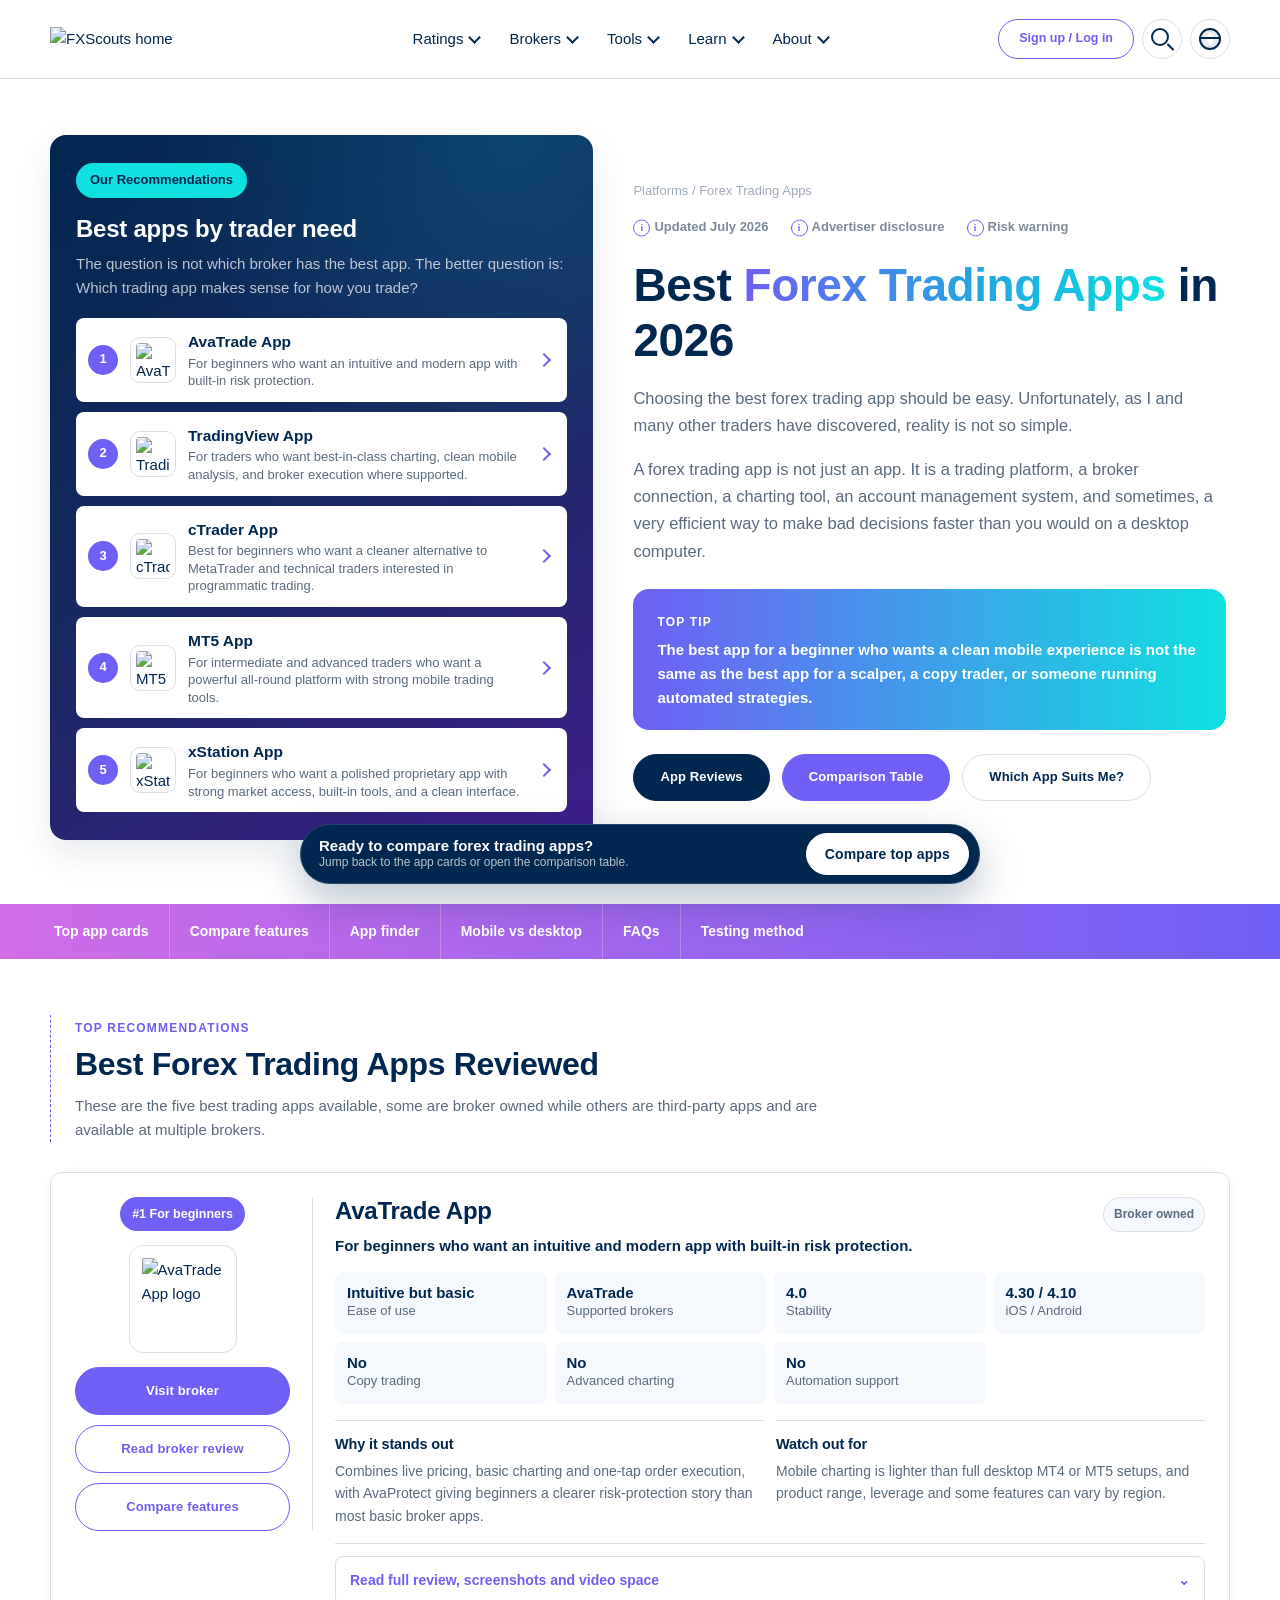
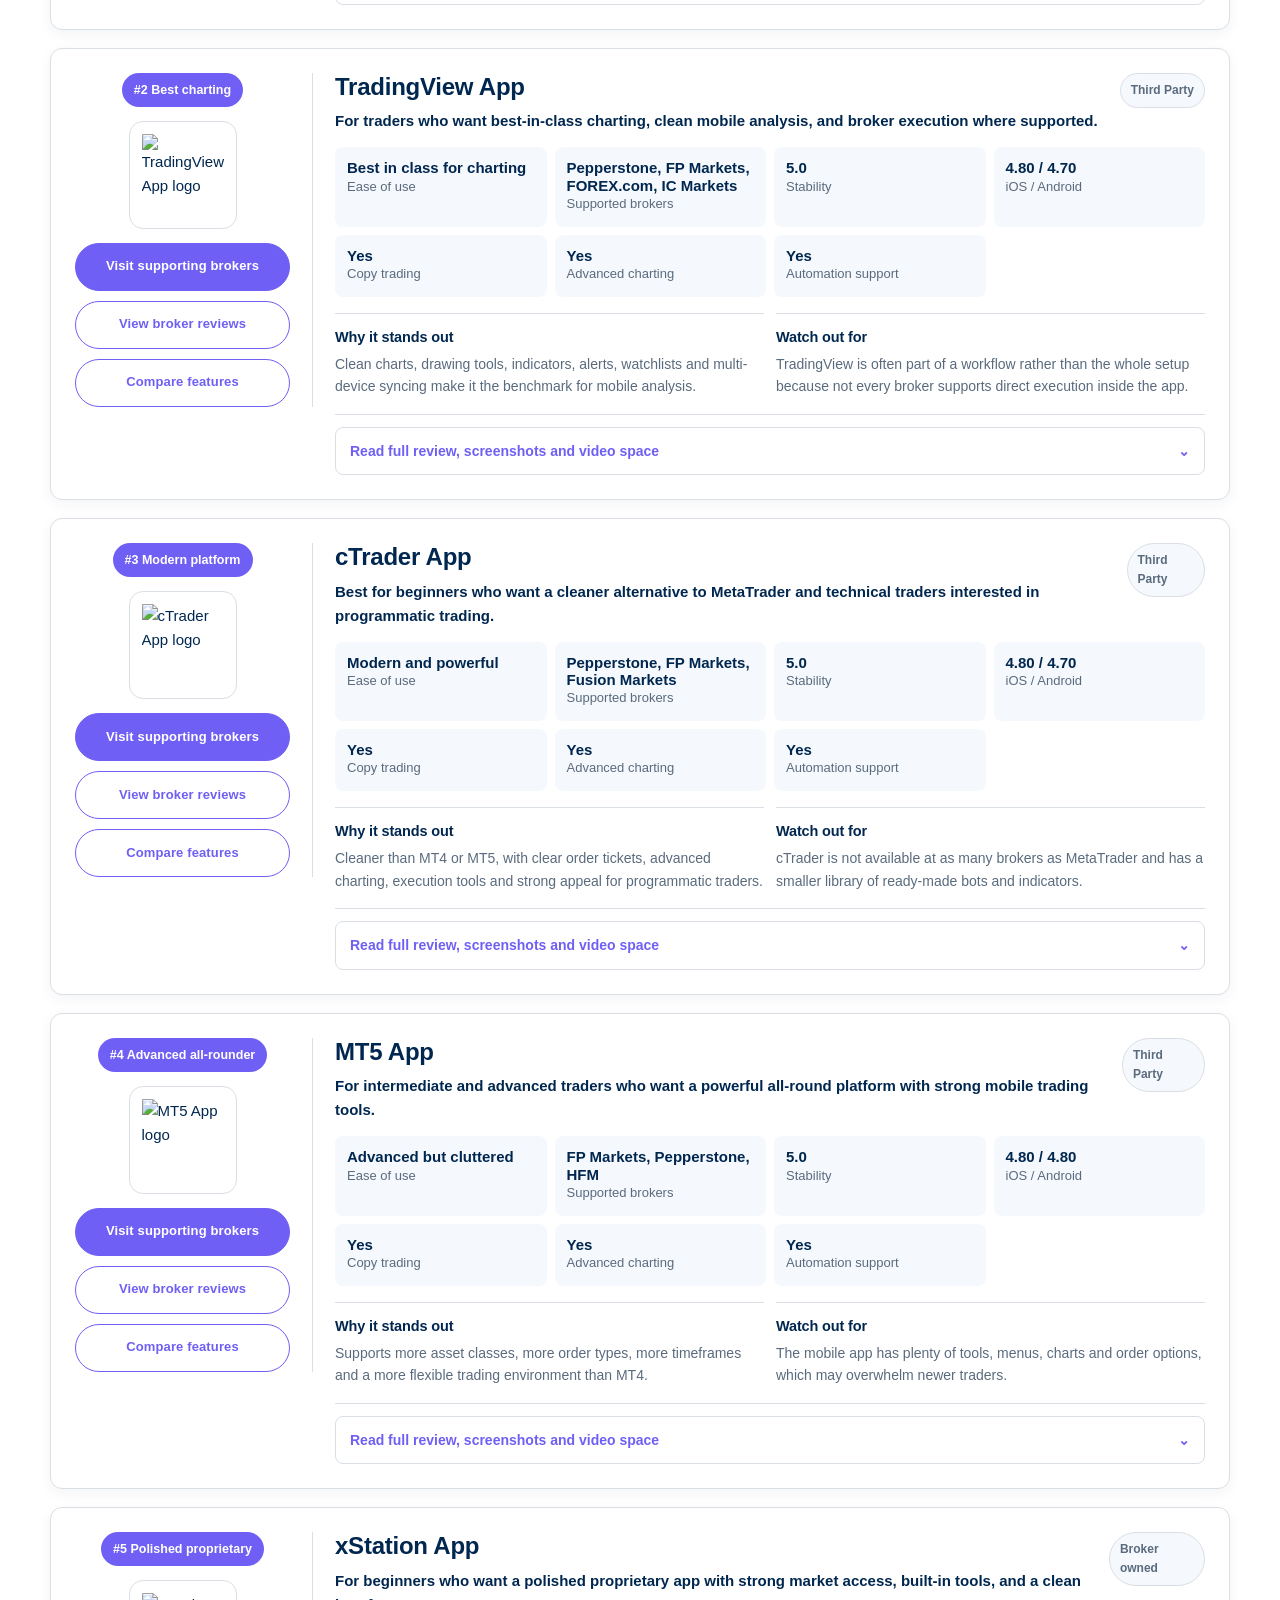
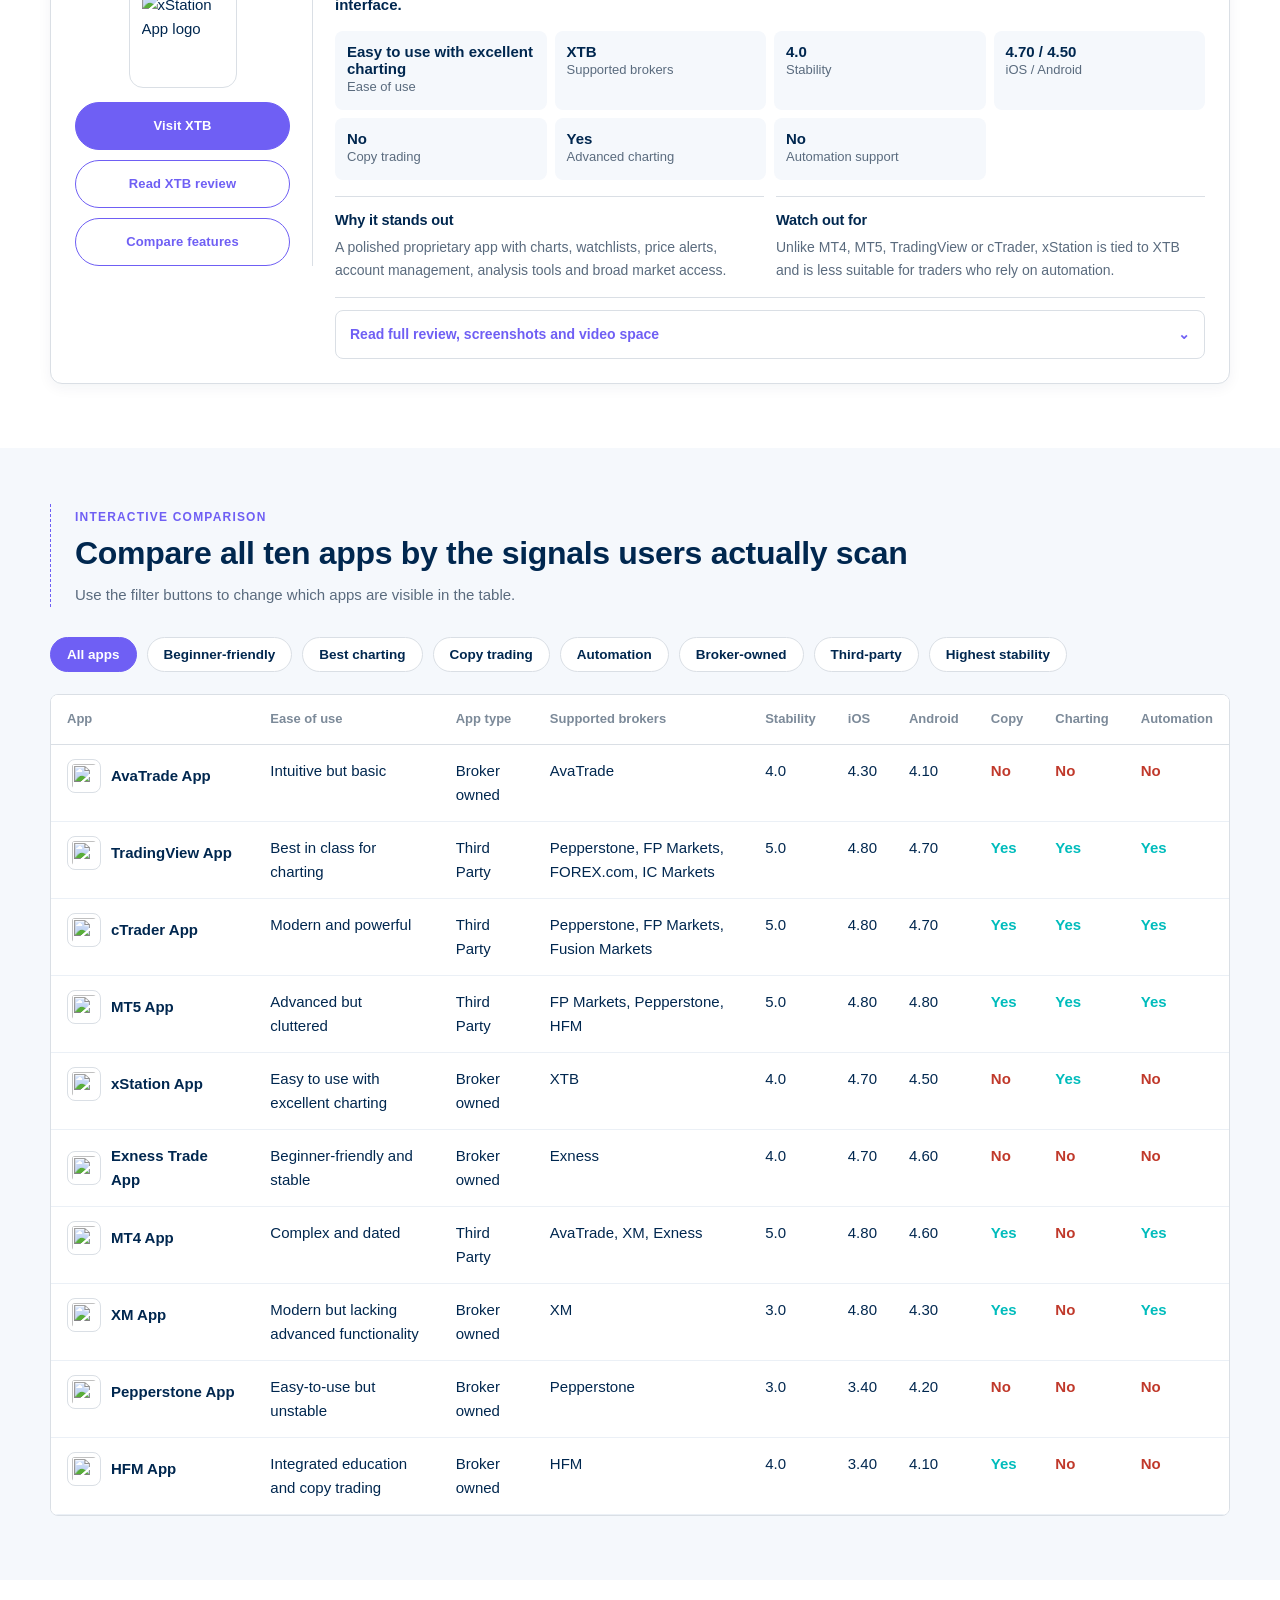
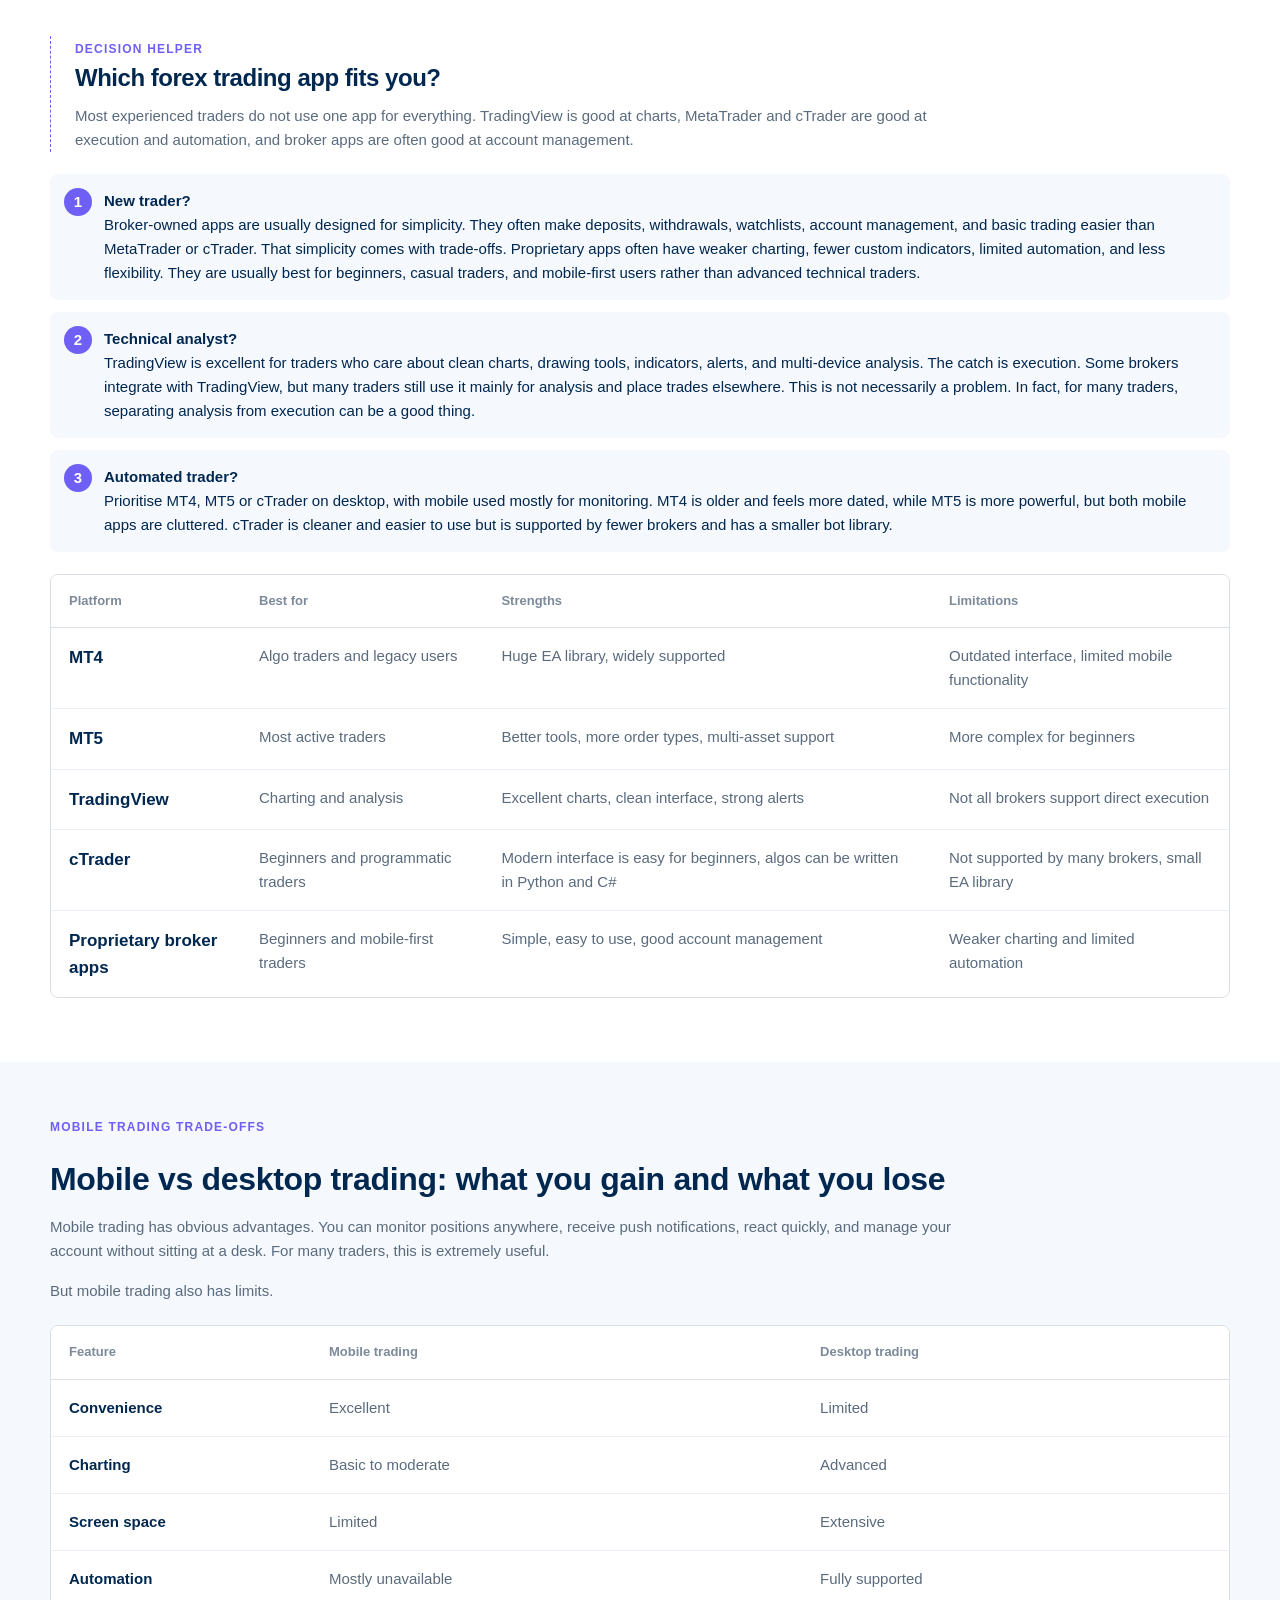
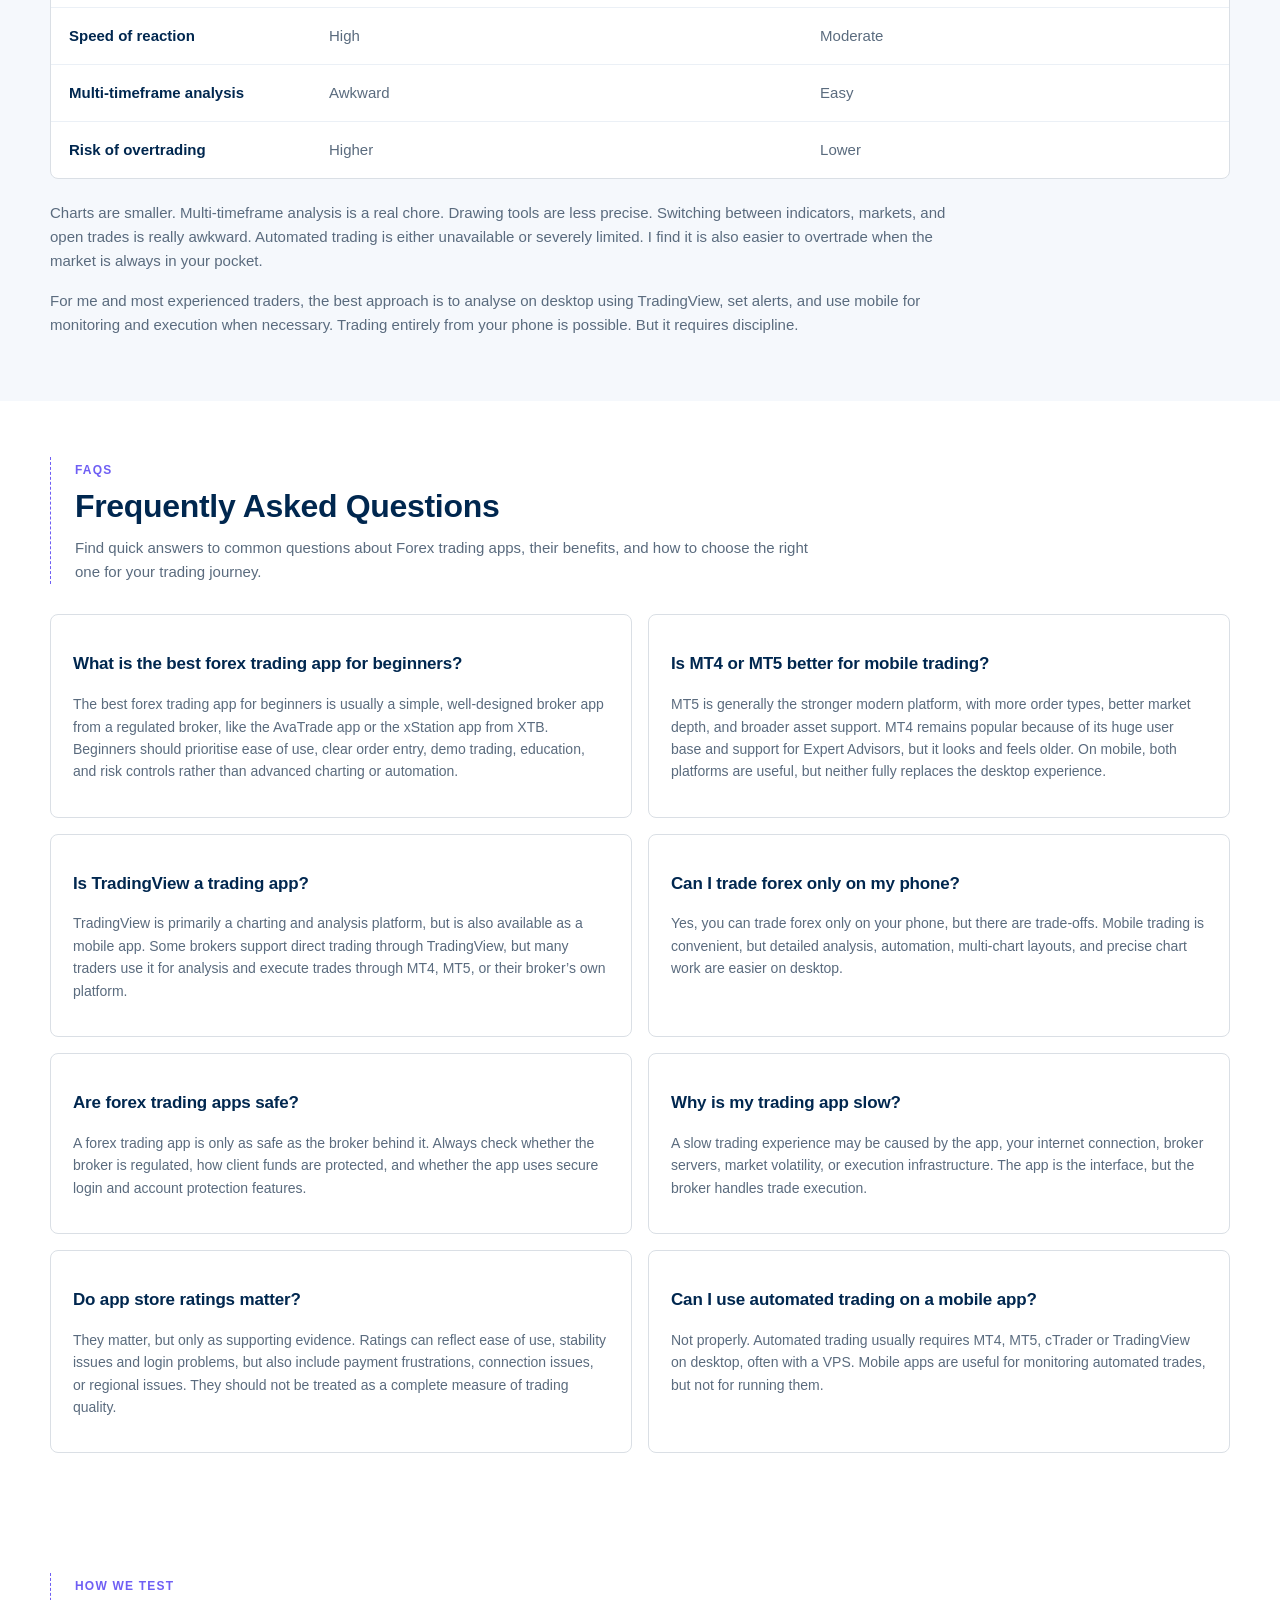
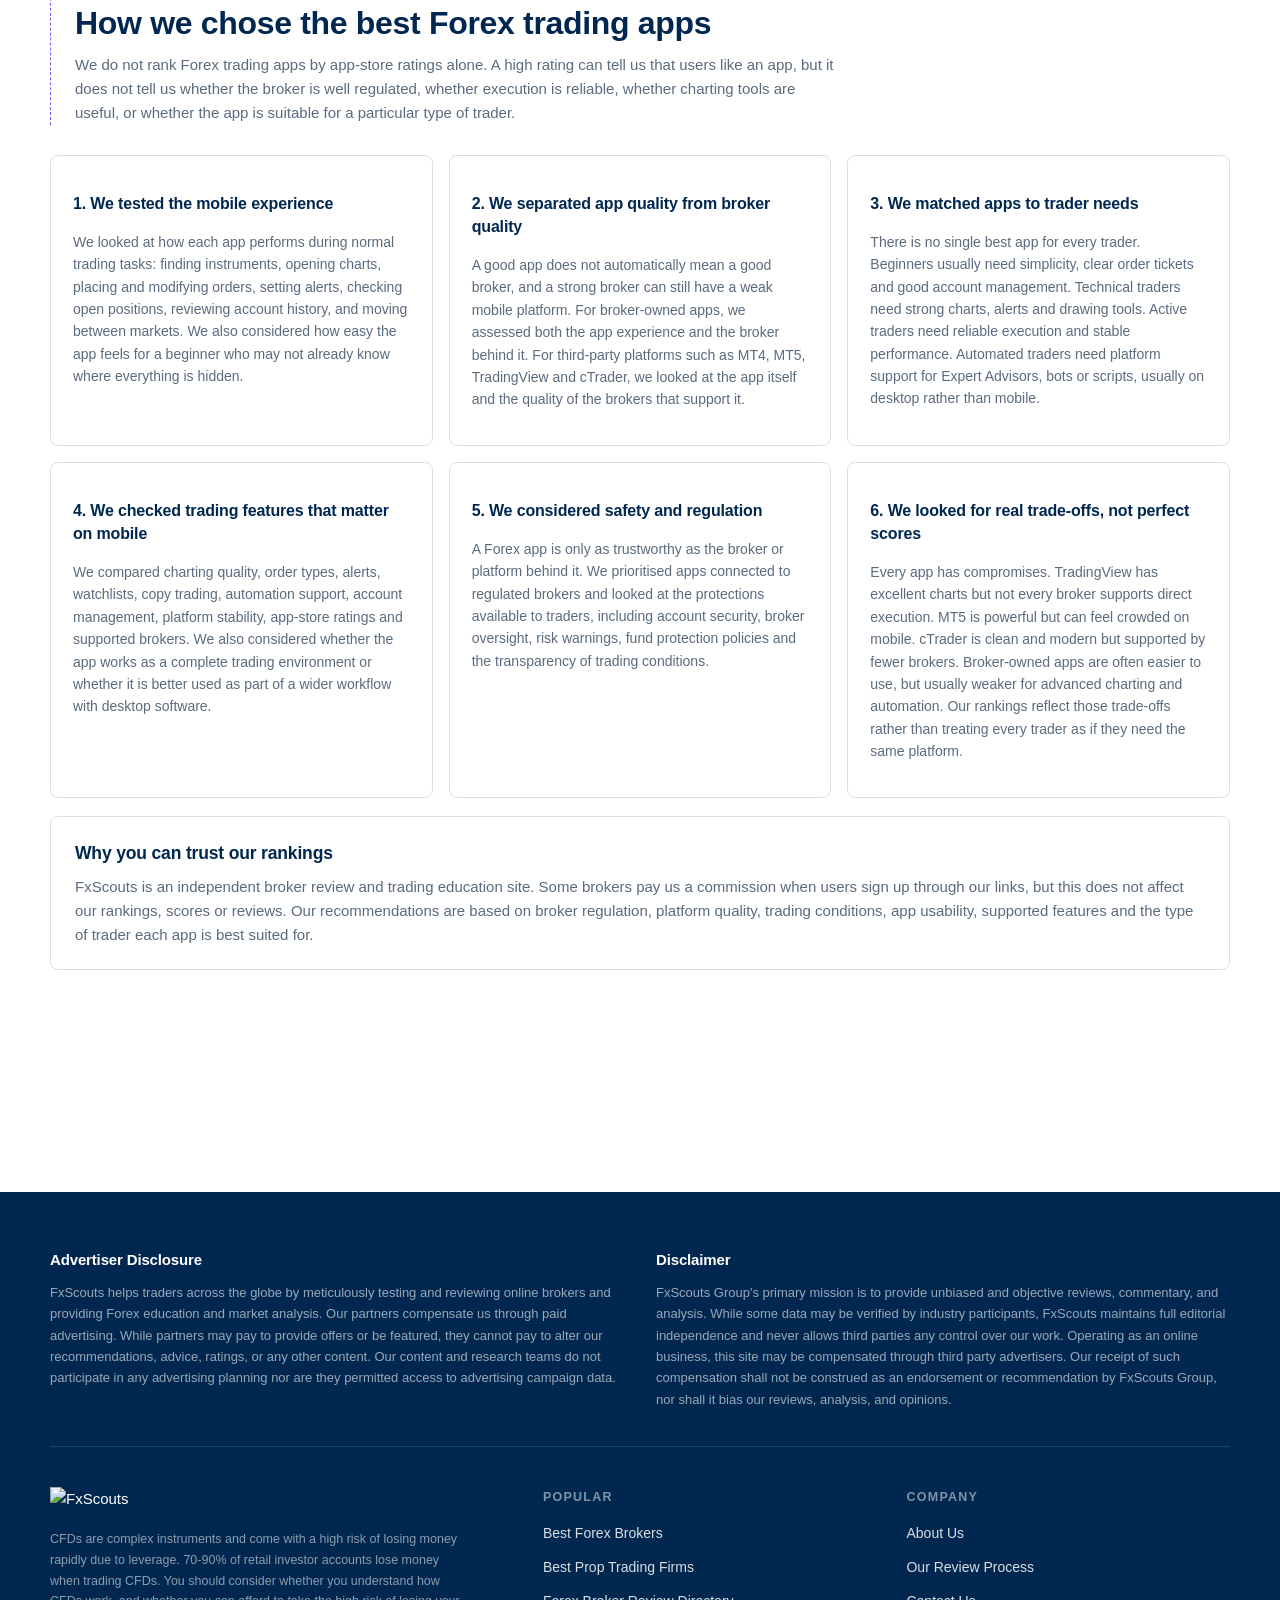
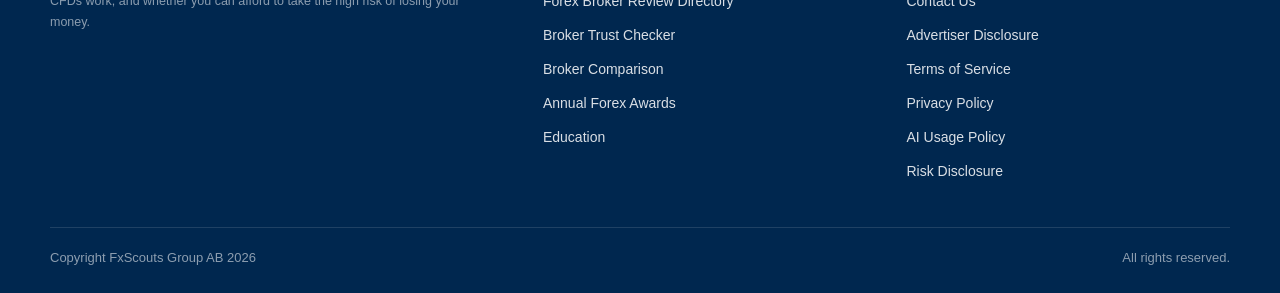
==== index.html @ 329c3f80 "first commit" ====
<!doctype html>
<html lang="en">
<head><meta charset="utf-8"><meta name="viewport" content="width=device-width, initial-scale=1"><title>FxScouts Forex Trading Apps</title><meta name="description" content="Best Forex Trading Apps Tested and Reviewed."><link rel="stylesheet" href="FXScouts_Forex_Apps_Wireframe.css?v=3"></head>
<body>
<header class="site-header fx-header" id="top">
  <div class="container fx-header-inner">
    <a class="fx-logo" href="https://fxscouts.com/" title="Home">
      <img src="https://fxscouts.com/wp-content/themes/ls-theme-fxscouts/dist/img/static/fxscouts-dark.svg" alt="FXScouts home" width="210">
    </a>
    <nav class="fx-main-nav" aria-label="Primary navigation">
      <ul class="fx-menu">
        <li class="fx-menu-item has-mega" data-menu>
          <button class="fx-menu-trigger" type="button" aria-expanded="false">Ratings</button>
          <div class="fx-mega" aria-label="Ratings menu">
            <div class="fx-mega-tabs" role="tablist" aria-label="Ratings categories">
              <button class="is-active" type="button" data-tab="ratings-popular">Popular</button>
              <button type="button" data-tab="ratings-platforms">Platforms</button>
              <button type="button" data-tab="ratings-assets">Assets</button>
              <button type="button" data-tab="ratings-countries">Countries</button>
              <button type="button" data-tab="ratings-specialized">Specialized</button>
            </div>
            <div class="fx-mega-panels">
              <section class="fx-mega-panel is-active" data-panel="ratings-popular" aria-label="Popular ratings">
                <h3>Popular</h3>
                <div class="fx-link-grid">
                  <a href="https://fxscouts.com/forex-brokers/"><strong>Best Forex Brokers</strong><span>Our top-rated Forex brokers</span></a>
                  <a href="https://fxscouts.com/forex-brokers/brokers-for-beginners/"><strong>Brokers for Beginners</strong><span>Start trading here</span></a>
                  <a href="https://fxscouts.com/forex-brokers/bonuses/"><strong>Best Forex Bonuses</strong><span>Boost your trading balance</span></a>
                  <a href="https://fxscouts.com/forex-brokers/demo-accounts/"><strong>Demo Accounts</strong><span>Learn to trade with no risk</span></a>
                  <a href="https://fxscouts.com/forex-brokers/lowest-spreads/"><strong>Lowest Spread Brokers</strong><span>Raw spreads and low commissions</span></a>
                  <a href="https://fxscouts.com/forex-brokers/islamic-accounts/"><strong>Islamic Account Brokers</strong><span>Accounts for Muslim traders</span></a>
                  <a href="https://fxscouts.com/forex-brokers/best-ecn-brokers/"><strong>Best ECN Brokers</strong><span>Direct market access</span></a>
                  <a href="https://fxscouts.com/forex-brokers/highest-leverage-forex-brokers/"><strong>High Leverage</strong><span>Increase your trading capital</span></a>
                </div>
              </section>
              <section class="fx-mega-panel" data-panel="ratings-platforms" aria-label="Platform ratings">
                <h3>Platforms</h3>
                <div class="fx-link-grid">
                  <a href="https://fxscouts.com/forex-brokers/mt4-forex-brokers/"><strong>MetaTrader4 Brokers</strong><span>Top Rated MT4 Brokers</span></a>
                  <a href="https://fxscouts.com/best-forex-trading-platforms/"><strong>All Trading Platforms</strong><span>All Platforms Compared</span></a>
                  <a href="https://fxscouts.com/forex-brokers/mt5-forex-brokers/"><strong>MetaTrader5 Brokers</strong><span>Top Rated MT5 Brokers</span></a>
                  <a href="https://fxscouts.com/forex-brokers/best-copy-trading-forex-brokers/"><strong>Copy Trading Brokers</strong><span>Copy Professional Traders</span></a>
                  <a href="https://fxscouts.com/forex-brokers/ctrader-brokers/"><strong>cTrader Brokers</strong><span>Top Rated cTrader Brokers</span></a>
                  <a href="https://fxscouts.com/forex-trading-apps/"><strong>Forex Trading Apps</strong><span>Top Rated Trading Apps</span></a>
                  <a href="https://fxscouts.com/forex-brokers/tradingview/"><strong>TradingView Brokers</strong><span>Top Rated TradingView Brokers</span></a>
                </div>
              </section>
              <section class="fx-mega-panel" data-panel="ratings-assets" aria-label="Asset ratings">
                <h3>Assets</h3>
                <div class="fx-link-grid">
                  <a href="https://fxscouts.com/cfd-trading/"><strong>CFD Trading Brokers</strong><span>Trade more than just Forex</span></a>
                  <a href="https://fxscouts.com/cryptocurrency-trading/"><strong>Crypto CFD Brokers</strong><span>Go long or short on crypto</span></a>
                  <a href="https://fxscouts.com/forex-brokers/equities-brokers/"><strong>Stock CFD Brokers</strong><span>Trade CFDs on 1000s of stocks</span></a>
                  <a href="https://fxscouts.com/forex-brokers/vix-volatility-brokers/"><strong>VIX Index Brokers</strong><span>Trade the Fear Index</span></a>
                  <a href="https://fxscouts.com/forex-brokers/best-gold-trading-brokers/"><strong>Best Gold Brokers</strong><span>Trade the precious metal</span></a>
                </div>
              </section>
              <section class="fx-mega-panel" data-panel="ratings-countries" aria-label="Country ratings">
                <h3>Countries</h3>
                <div class="fx-link-grid">
                  <a href="https://fxscouts.com/best-forex-brokers-in-the-uk/"><strong>Forex Brokers UK</strong><span>Top-rated UK brokers</span></a>
                  <a href="https://fxscouts.com/us/forex-brokers/"><strong>Forex Brokers in USA</strong><span>Top Rated US Forex brokers</span></a>
                  <a href="https://fxscouts.com/forex-brokers/forex-brokers-in-canada/"><strong>Forex Brokers in Canada</strong><span>Top Rated Canadian Brokers</span></a>
                  <a href="https://fxscouts.com/dfsa"><strong>Forex Brokers in Dubai</strong><span>Top Rated UAE Brokers</span></a>
                  <a href="https://fxscouts.com/best-forex-brokers-in-south-africa/"><strong>Forex Brokers South Africa</strong><span>Top Rated South African Brokers</span></a>
                  <a href="https://fxscouts.com/best-forex-brokers-in-australia/"><strong>Forex Brokers Australia</strong><span>Top Rated Australian Brokers</span></a>
                  <a href="https://fxscouts.com/forex-brokers/best-forex-brokers-in-hong-kong/"><strong>Forex Brokers Hong Kong</strong><span>Top Rated Hong Kong Brokers</span></a>
                  <a href="https://fxscouts.com/forex-brokers/best-forex-brokers-in-singapore/"><strong>Forex Brokers Singapore</strong><span>Top Rated Singapore Brokers</span></a>
                </div>
              </section>
              <section class="fx-mega-panel" data-panel="ratings-specialized" aria-label="Specialized ratings">
                <h3>Specialized</h3>
                <div class="fx-link-grid">
                  <a href="https://fxscouts.com/forex-brokers/managed-forex-accounts/"><strong>Best PAMM/MAM Brokers UK</strong><span>The best managed accounts</span></a>
                  <a href="https://fxscouts.com/spread-betting/"><strong>Spread Betting UK</strong><span>Tax-free trading</span></a>
                </div>
              </section>
            </div>
            <a class="fx-menu-promo" href="https://fxscouts.com/trading-journal/">
              <strong>FxScouts Trading Journal</strong>
              <span>Track decisions, risk, and results.</span>
            </a>
          </div>
        </li>
        <li class="fx-menu-item has-mega" data-menu>
          <button class="fx-menu-trigger" type="button" aria-expanded="false">Brokers</button>
          <div class="fx-mega" aria-label="Brokers menu">
            <div class="fx-mega-tabs" role="tablist" aria-label="Broker categories">
              <button class="is-active" type="button" data-tab="brokers-reviews">Reviews</button>
              <button type="button" data-tab="brokers-comparisons">Comparisons</button>
              <button type="button" data-tab="brokers-trust">Trust &amp; Transparency</button>
              <label class="fx-broker-filter">Broker search<input type="search" placeholder="Search..." data-broker-filter></label>
            </div>
            <div class="fx-mega-panels">
              <section class="fx-mega-panel is-active" data-panel="brokers-reviews" aria-label="Broker reviews">
                <h3>Reviews</h3>
                <div class="fx-link-grid">
                  <a href="https://fxscouts.com/broker/pepperstone/" data-broker-item><strong>Pepperstone</strong><span>Broker review</span></a>
                  <a href="https://fxscouts.com/broker/tickmill/" data-broker-item><strong>Tickmill</strong><span>Broker review</span></a>
                  <a href="https://fxscouts.com/broker/icmarkets/" data-broker-item><strong>IC Markets</strong><span>Broker review</span></a>
                  <a href="https://fxscouts.com/broker/blackbullmarkets/" data-broker-item><strong>BlackBull Markets</strong><span>Broker review</span></a>
                  <a href="https://fxscouts.com/broker/xm/" data-broker-item><strong>XM</strong><span>Broker review</span></a>
                  <a href="https://fxscouts.com/broker/xtb/" data-broker-item><strong>XTB</strong><span>Broker review</span></a>
                  <a href="https://fxscouts.com/broker/ig/" data-broker-item><strong>IG</strong><span>Broker review</span></a>
                  <a href="https://fxscouts.com/broker-search/" data-broker-item><strong>Broker Search</strong><span>Find a broker</span></a>
                </div>
              </section>
              <section class="fx-mega-panel" data-panel="brokers-comparisons" aria-label="Broker comparisons">
                <h3>Comparisons</h3>
                <div class="fx-link-grid">
                  <a href="https://fxscouts.com/broker-comparison/avatrade-vs-pepperstone/"><strong>Avatrade vs Pepperstone</strong><span>Compare brokers</span></a>
                  <a href="https://fxscouts.com/broker-comparison/fpmarkets-vs-tickmill/"><strong>FP Markets vs Tickmill</strong><span>Compare brokers</span></a>
                  <a href="https://fxscouts.com/broker-comparison/ig-vs-xtb/"><strong>IG vs XTB</strong><span>Compare brokers</span></a>
                  <a href="https://fxscouts.com/broker-comparison/fxpro-vs-forexcom/"><strong>FxPro vs Forex.com</strong><span>Compare brokers</span></a>
                  <a href="https://fxscouts.com/broker-comparison/icmarkets-vs-xm/"><strong>IC Markets vs XM</strong><span>Compare brokers</span></a>
                  <a href="https://fxscouts.com/broker-comparison/marketscom-vs-avatrade/"><strong>Markets.com vs Avatrade</strong><span>Compare brokers</span></a>
                  <a href="https://fxscouts.com/broker-comparison/pepperstone-vs-eightcap/"><strong>Pepperstone vs Eightcap</strong><span>Compare brokers</span></a>
                  <a href="https://fxscouts.com/broker-comparison/"><strong>Select Brokers To Compare</strong><span>Build your comparison</span></a>
                </div>
              </section>
              <section class="fx-mega-panel" data-panel="brokers-trust" aria-label="Trust and transparency">
                <h3>Trust &amp; Transparency</h3>
                <div class="fx-link-grid">
                  <a href="https://fxscouts.com/broker-trust-checker/"><strong>Broker Trust Checker</strong><span>Check broker credibility</span></a>
                  <a href="https://fxscouts.com/state-of-the-forex-market/trust-and-regulation/"><strong>Annual Broker Awards</strong><span>Trust and regulation report</span></a>
                  <a href="https://fxscouts.com/our-review-process/"><strong>FxScouts Review Process</strong><span>How reviews are produced</span></a>
                </div>
              </section>
            </div>
            <a class="fx-menu-promo" href="https://fxscouts.com/broker-comparison/">
              <strong>Compare Forex Brokers</strong>
              <span>Compare fees, platforms, and regulation.</span>
            </a>
          </div>
        </li>
        <li class="fx-menu-item has-mega" data-menu>
          <button class="fx-menu-trigger" type="button" aria-expanded="false">Tools</button>
          <div class="fx-mega fx-mega-simple" aria-label="Tools menu">
            <section class="fx-mega-panel is-active">
              <h3>Tools</h3>
              <div class="fx-link-grid">
                <a href="https://fxscouts.com/trading-journal/"><strong>FxScouts Trading Journal</strong><span>Track every trade</span></a>
                <a href="https://fxscouts.com/currency-pairs/"><strong>Live Forex Charts</strong><span>Market charts and prices</span></a>
                <a href="https://fxscouts.com/traders-hub/"><strong>Traders Hub</strong><span>Trading tools and resources</span></a>
                <a href="https://fxscouts.com/economic-calendar/"><strong>Economic Calendar</strong><span>Follow market events</span></a>
                <a href="https://prop.fxscouts.com/"><strong>Find a Prop Firm</strong><span>Prop firm search</span></a>
                <a href="https://fxscouts.com/tools/position-size-calculator/"><strong>Position Size Calculator</strong><span>Calculate trade size</span></a>
                <a href="https://fxscouts.com/tools/leverage-calculator/"><strong>Leverage Calculator</strong><span>Estimate leverage use</span></a>
                <a href="https://fxscouts.com/pip-racer/"><strong>Pip Racer</strong><span>Practice fast pip math</span></a>
              </div>
            </section>
          </div>
        </li>
        <li class="fx-menu-item has-mega" data-menu>
          <button class="fx-menu-trigger" type="button" aria-expanded="false">Learn</button>
          <div class="fx-mega fx-mega-simple" aria-label="Learn menu">
            <section class="fx-mega-panel is-active">
              <h3>Learn</h3>
              <div class="fx-link-grid">
                <a href="https://fxscouts.com/forex-education/"><strong>Articles</strong><span>Forex education library</span></a>
                <a href="https://fxscouts.com/fxscouts-forex-video-tutorials/"><strong>Video Tutorials</strong><span>Trading lessons</span></a>
                <a href="https://fxscouts.com/fxscouts-podcasts/"><strong>Podcast</strong><span>Market conversations</span></a>
                <a href="https://fxscouts.com/quarterly-reports/"><strong>Forex Market Reports</strong><span>Quarterly market research</span></a>
                <a href="https://fxscouts.com/forex-education/glossary/"><strong>Forex Glossary</strong><span>Trading terms explained</span></a>
              </div>
            </section>
          </div>
        </li>
        <li class="fx-menu-item has-mega" data-menu>
          <button class="fx-menu-trigger" type="button" aria-expanded="false">About</button>
          <div class="fx-mega" aria-label="About menu">
            <div class="fx-mega-tabs" role="tablist" aria-label="About categories">
              <button class="is-active" type="button" data-tab="about-fxscouts">FxScouts</button>
              <button type="button" data-tab="about-social">Social Media</button>
            </div>
            <div class="fx-mega-panels">
              <section class="fx-mega-panel is-active" data-panel="about-fxscouts" aria-label="FxScouts links">
                <h3>FxScouts</h3>
                <div class="fx-link-grid">
                  <a href="https://fxscouts.com/about-us/"><strong>About Us</strong><span>Who we are</span></a>
                  <a href="https://fxscouts.com/forex-awards/"><strong>Annual Forex Awards</strong><span>Broker awards</span></a>
                  <a href="https://fxscouts.com/about-us/why-trust-us/"><strong>Why Trust Us?</strong><span>Editorial independence</span></a>
                  <a href="https://fxscouts.com/our-review-process/"><strong>How We Review</strong><span>Review process</span></a>
                  <a href="https://fxscouts.com/about-us/contact-us/"><strong>Contact us</strong><span>Get in touch</span></a>
                  <a href="https://fxscouts.com/about-us/risk-disclosure/"><strong>Risk Disclosure</strong><span>Trading risk information</span></a>
                </div>
              </section>
              <section class="fx-mega-panel" data-panel="about-social" aria-label="Social media links">
                <h3>Social Media</h3>
                <div class="fx-link-grid">
                  <a href="https://www.youtube.com/@fxscouts"><strong>Video Tutorials</strong><span>YouTube</span></a>
                  <a href="https://www.facebook.com/FxScouts"><strong>Facebook</strong><span>Follow FxScouts</span></a>
                  <a href="https://X.com/FxScouts"><strong>X</strong><span>Latest updates</span></a>
                  <a href="https://www.instagram.com/fxscouts/"><strong>Instagram</strong><span>Trading visuals</span></a>
                  <a href="https://www.tiktok.com/@fxscouts"><strong>TikTok</strong><span>Short videos</span></a>
                  <a href="https://www.linkedin.com/company/fxscouts/"><strong>LinkedIn</strong><span>Company updates</span></a>
                </div>
              </section>
            </div>
          </div>
        </li>
      </ul>
      <div class="fx-drawer-extras" aria-label="Secondary navigation">
        <details>
          <summary>Resources</summary>
          <a href="https://fxscouts.com/broker-trust-checker/">Broker Trust Checker</a>
          <a href="https://fxscouts.com/fxscouts-podcasts/">FxScouts Podcasts</a>
          <a href="https://fxscouts.com/broker-comparison/">Compare Forex Brokers</a>
          <a href="https://fxscouts.com/events/">Forex Webinars</a>
        </details>
        <details>
          <summary>Policies &amp; Guidelines</summary>
          <a href="https://fxscouts.com/about-us/editorial-policy/">Editorial Policy</a>
          <a href="https://fxscouts.com/about-us/privacy-policy/">Privacy Policy</a>
          <a href="https://fxscouts.com/about-us/terms-of-service/">Terms of Service</a>
          <a href="https://fxscouts.com/about-us/risk-disclosure/">Risk Disclosure</a>
          <a href="https://fxscouts.com/about-us/ai-policy/">AI Policy</a>
          <a href="https://fxscouts.com/advertiser-disclosure/">Advertiser Disclosure</a>
        </details>
        <a class="fx-drawer-login" href="https://fxscouts.com/fxscouts-login">Log in to your account</a>
      </div>
    </nav>
    <div class="fx-header-actions">
      <a class="fx-login" href="https://fxscouts.com/fxscouts-login">Sign up / Log in</a>
      <button class="fx-icon-button fx-search-toggle" type="button" aria-label="Search"></button>
      <button class="fx-icon-button fx-lang-toggle" type="button" aria-label="Choose country or region"></button>
      <button class="fx-icon-button fx-menu-toggle" type="button" aria-label="Menu" aria-expanded="false"><span></span><span></span><span></span></button>
    </div>
  </div>
  <div class="fx-search-panel" hidden>
    <div class="container fx-search-content">
      <form class="fx-search-form" method="GET" action="https://fxscouts.com/search-results/">
        <input type="search" name="q" placeholder="Search..." aria-label="Search FxScouts" data-site-search>
        <button type="submit">Search</button>
      </form>
      <div class="fx-search-results">
        <section>
          <h3>Results</h3>
          <ul class="fx-quick-results" data-quick-results></ul>
        </section>
        <aside class="fx-search-cta">
          <h3>Compare Forex Brokers!</h3>
          <p>Compare top Forex brokers side-by-side and find the best fit for your trading needs.</p>
          <a class="button secondary" href="https://fxscouts.com/broker-comparison/">Compare Now!</a>
        </aside>
      </div>
      <button class="fx-close-search" type="button">Close Search</button>
    </div>
  </div>
  <div class="fx-modal" id="fx-language-modal" hidden>
    <div class="fx-modal-card" role="dialog" aria-modal="true" aria-labelledby="fx-language-title">
      <button class="fx-modal-close" type="button" aria-label="Close country selector"></button>
      <h2 id="fx-language-title">Choose Your Country or Region</h2>
      <p>Select a different country or region to view content tailored to your location.</p>
      <select id="fx-language-select" aria-label="Country or region">
        <option value="" selected>Change</option>
        <optgroup label="Asia">
          <option value="https://fxscouts.com/in/">India</option>
          <option value="https://fxscouts.com/id/">Indonesia</option>
          <option value="https://fxscouts.com/ja/">Japan</option>
          <option value="https://fxscouts.com/my/">Malaysia - EN</option>
          <option value="https://fxscouts.ph/">Philippines</option>
          <option value="https://fxscouts.com/th/">Thailand</option>
          <option value="https://fxscouts.com/vi/">Vietnam</option>
        </optgroup>
        <optgroup label="Africa">
          <option value="https://fxscouts.co.ke/">Kenya</option>
          <option value="https://fxscouts.ng/">Nigeria</option>
          <option value="https://fxscouts.co.za/">South Africa</option>
          <option value="https://fxscouts.co.tz/">Tanzania</option>
          <option value="https://fxscouts.ug/">Uganda</option>
          <option value="https://fxscouts.co.zm/">Zambia</option>
        </optgroup>
        <optgroup label="Europe">
          <option value="https://fxscouts.de/">Germany</option>
          <option value="https://fxscouts.com/">Global</option>
          <option value="https://fxscouts.com/hu/">Hungary</option>
          <option value="https://fxscouts.it/">Italy</option>
          <option value="https://fxscouts.com/pl/">Poland</option>
          <option value="https://fxscouts.com/sv/">Sweden</option>
        </optgroup>
        <optgroup label="Middle East">
          <option value="https://fxscouts.com/ar/">Arabic</option>
        </optgroup>
        <optgroup label="Latin America">
          <option value="https://fxscouts.br.com/">Brazil</option>
          <option value="https://fxscouts.com/es/">Latin America</option>
        </optgroup>
        <optgroup label="Oceania">
          <option value="https://fxscouts.com.au/">Australia</option>
        </optgroup>
      </select>
    </div>
  </div>
</header>
<main>
<section class="hero section-pad"><div class="container hero-layout"><aside class="decision-module"><span class="wireframe-tag">Our Recommendations</span><h2>Best apps by trader need</h2><p>The question is not which broker has the best app. The better question is: Which trading app makes sense for how you trade?</p><div class="ranked-decisions"><a class="decision-card" href="#app-1"><img class="app-logo" src="https://fxscouts.com/wp-content/themes/ls-theme-fxscouts/dist/img/app/medium/avatradego.png" alt="AvaTrade App logo"><div><strong>AvaTrade App</strong><small>For beginners who want an intuitive and modern app with built-in risk protection.</small></div></a>
<a class="decision-card" href="#app-2"><img class="app-logo" src="https://fxscouts.com/wp-content/themes/ls-theme-fxscouts/dist/img/app/medium/tradingview.png" alt="TradingView App logo"><div><strong>TradingView App</strong><small>For traders who want best-in-class charting, clean mobile analysis, and broker execution where supported.</small></div></a>
<a class="decision-card" href="#app-3"><img class="app-logo" src="https://fxscouts.com/wp-content/themes/ls-theme-fxscouts/dist/img/app/medium/ctrader.png" alt="cTrader App logo"><div><strong>cTrader App</strong><small>Best for beginners who want a cleaner alternative to MetaTrader and technical traders interested in programmatic trading.</small></div></a>
<a class="decision-card" href="#app-4"><img class="app-logo" src="https://fxscouts.com/wp-content/themes/ls-theme-fxscouts/dist/img/app/medium/metatrader5.png" alt="MT5 App logo"><div><strong>MT5 App</strong><small>For intermediate and advanced traders who want a powerful all-round platform with strong mobile trading tools.</small></div></a>
<a class="decision-card" href="#app-5"><img class="app-logo" src="https://fxscouts.com/wp-content/themes/ls-theme-fxscouts/dist/img/app/medium/xstationapp.png" alt="xStation App logo"><div><strong>xStation App</strong><small>For beginners who want a polished proprietary app with strong market access, built-in tools, and a clean interface.</small></div></a></div></aside><section class="intro-card"><p class="breadcrumb">Platforms / Forex Trading Apps</p><div class="meta-row"><span class="meta-pill" tabindex="0" data-tooltip="Chris Cammack is the Partner Manager and a financial writer at FxScouts. Chris builds and maintains our relationships with our partners to provide our users with the best Forex trading experience.">Updated July 2026</span><span class="meta-pill" tabindex="0" data-tooltip="Some brokers pay us a commission when a user signs up via our links. These commissions do not affect our rankings, scores, or reviews in any way.">Advertiser disclosure</span><span class="meta-pill risk" tabindex="0" data-tooltip="CFDs are complex instruments and come with a high risk of losing money rapidly due to leverage. 70-90% of retail investor accounts lose money when trading CFDs. You should consider whether you understand how CFDs work, and whether you can afford to take the high risk of losing your money. Clients can lose more than they deposit. All trading involves risk.">Risk warning</span></div><h1>Best <span class="text-accent">Forex Trading Apps</span> in 2026</h1><p class="lead">Choosing the best forex trading app should be easy. Unfortunately, as I and many other traders have discovered, reality is not so simple.</p> <p class="lead">A forex trading app is not just an app. It is a trading platform, a broker connection, a charting tool, an account management system, and sometimes, a very efficient way to make bad decisions faster than you would on a desktop computer.</p>
<div class="quick-answer-card"><span class="label">Top tip</span><p>The best app for a beginner who wants a clean mobile experience is not the same as the best app for a scalper, a copy trader, or someone running automated strategies.</p></div><div class="hero-actions"><a class="button secondary" href="#apps">App Reviews</a><a class="button primary" href="#compare">Comparison Table</a><a class="button ghost" href="#finder">Which App Suits Me?</a></div></section></div></section>
<nav class="toc-bar"><div class="container toc-bar-inner"><a href="#apps">Top app cards</a><a href="#compare">Compare features</a><a href="#finder">App finder</a><a href="#education">Mobile vs desktop</a><a href="#faq">FAQs</a><a href="#methodology">Testing method</a></div></nav>
<section class="section-pad" id="apps"><div class="container"><div class="section-heading"><div><span class="eyebrow">Top recommendations</span><h2>Best Forex Trading Apps Reviewed</h2><p>These are the five best trading apps available, some are broker owned while others are third-party apps and are available at multiple brokers.</p></div></div><div class="review-stack"><article class="review-card" id="app-1">
  <aside class="review-left">
    <span class="rank-badge">#1 For beginners</span>
    <img class="review-logo" src="https://fxscouts.com/wp-content/themes/ls-theme-fxscouts/dist/img/app/medium/avatradego.png" alt="AvaTrade App logo">
    <div class="review-actions"><a class="button primary" href="https://fxscouts.com/go/broker/avatrade/signup/">Visit broker</a><a class="button tertiary" href="https://fxscouts.com/broker/avatrade/">Read broker review</a><a class="button tertiary" href="https://fxscouts.com/broker-comparison/avatrade-vs-pepperstone/">Compare features</a></div>
  </aside>
  <div class="review-body">
    <div class="review-title-row"><div><h3>AvaTrade App</h3><p class="best-for">For beginners who want an intuitive and modern app with built-in risk protection.</p></div><span class="type-pill">Broker owned</span></div>
    <div class="compact-meta"><span><b>Intuitive but basic</b>Ease of use</span><span><b>AvaTrade</b>Supported brokers</span><span><b>4.0</b>Stability</span><span><b>4.30 / 4.10</b>iOS / Android</span><span><b class="no">No</b>Copy trading</span><span><b class="no">No</b>Advanced charting</span><span><b class="no">No</b>Automation support</span></div>
    <div class="compact-pros"><div><h4>Why it stands out</h4><p>Combines live pricing, basic charting and one-tap order execution, with AvaProtect giving beginners a clearer risk-protection story than most basic broker apps.</p></div><div><h4>Watch out for</h4><p>Mobile charting is lighter than full desktop MT4 or MT5 setups, and product range, leverage and some features can vary by region.</p></div></div>
    <details class="full-review"><summary>Read full review, screenshots and video space <span>⌄</span></summary><div class="expanded-review"><div class="expanded-copy"><p>The AvaTrade app works best as an all-in-one mobile trading app for beginners and casual traders who want pricing, basic charting, account access and one-tap execution in one place. AvaProtect is the standout feature, giving traders the option to protect selected positions from losses for a defined period.</p><p>
The main limitation is that the app is not designed to replace a full desktop trading setup. Its charting tools are lighter than MT4 or MT5, and more advanced traders may find the mobile workflow restrictive. Product availability, leverage and some features also vary by region, depending on local regulation. While the app is generally more stable than many broker-owned platforms, occasional log-outs and crashes can still occur.</p>
</div><div class="media-carousel static-video-carousel" data-active-slide="0">
  <button class="media-nav prev" type="button" aria-label="Previous media">‹</button>
  <div class="media-frame video-stage" aria-label="AvaTrade app video walkthroughs">
    <figure class="video-slide is-active">
      <video controls preload="metadata" playsinline>
        <source src="avatrade_video_assets_restored/avatrade-video-1.mp4" type="video/mp4">
      </video>
      <figcaption>AvaTrade app walkthrough</figcaption>
    </figure>
    <figure class="video-slide">
      <video controls preload="metadata" playsinline>
        <source src="avatrade_video_assets_restored/avatrade-video-2.mp4" type="video/mp4">
      </video>
      <figcaption>AvaTrade account tools walkthrough</figcaption>
    </figure>
    <figure class="video-slide">
      <video controls preload="metadata" playsinline>
        <source src="avatrade_video_assets_restored/avatrade-video-3.mp4" type="video/mp4">
      </video>
      <figcaption>AvaTrade market view walkthrough</figcaption>
    </figure>
  </div>
  <button class="media-nav next" type="button" aria-label="Next media">›</button>
</div></div></details>
  </div>
</article>
<article class="review-card" id="app-2">
  <aside class="review-left">
    <span class="rank-badge">#2 Best charting</span>
    <img class="review-logo" src="https://fxscouts.com/wp-content/themes/ls-theme-fxscouts/dist/img/app/medium/tradingview.png" alt="TradingView App logo">
    <div class="review-actions"><details class="cta-popout"><summary class="button primary">Visit supporting brokers</summary><div class="popout-panel"><strong>Supporting brokers</strong><ul><li><a href="https://fxscouts.com/go/broker/pepperstone/visit/">Pepperstone</a></li><li><a href="https://fxscouts.com/go/broker/fpmarkets/visit/">FP Markets</a></li><li><a href="https://fxscouts.com/go/broker/forexcom/visit/">FOREX.com</a></li><li><a href="https://fxscouts.com/go/broker/icmarkets/visit/">IC Markets</a></li></ul></div></details><details class="cta-popout"><summary class="button tertiary">View broker reviews</summary><div class="popout-panel"><strong>Broker review links</strong><ul><li><a href="https://fxscouts.com/broker/pepperstone/">Pepperstone review</a></li><li><a href="https://fxscouts.com/broker/fpmarkets/">FP Markets review</a></li><li><a href="https://fxscouts.com/broker/forexcom/">FOREX.com review</a></li><li><a href="https://fxscouts.com/broker/icmarkets/">IC Markets review</a></li></ul></div></details><a class="button tertiary" href="#compare">Compare features</a></div>
  </aside>
  <div class="review-body">
    <div class="review-title-row"><div><h3>TradingView App</h3><p class="best-for">For traders who want best-in-class charting, clean mobile analysis, and broker execution where supported.</p></div><span class="type-pill">Third Party</span></div>
    <div class="compact-meta"><span><b>Best in class for charting</b>Ease of use</span><span><b>Pepperstone, FP Markets, FOREX.com, IC Markets</b>Supported brokers</span><span><b>5.0</b>Stability</span><span><b>4.80 / 4.70</b>iOS / Android</span><span><b class="yes">Yes</b>Copy trading</span><span><b class="yes">Yes</b>Advanced charting</span><span><b class="yes">Yes</b>Automation support</span></div>
    <div class="compact-pros"><div><h4>Why it stands out</h4><p>Clean charts, drawing tools, indicators, alerts, watchlists and multi-device syncing make it the benchmark for mobile analysis.</p></div><div><h4>Watch out for</h4><p>TradingView is often part of a workflow rather than the whole setup because not every broker supports direct execution inside the app.</p></div></div>
    <details class="full-review"><summary>Read full review, screenshots and video space <span>⌄</span></summary><div class="expanded-review"><div class="expanded-copy"><p>TradingView is strongest as a charting and technical analysis app, especially for traders who spend more time studying markets than simply placing orders. Its clean charts, drawing tools, indicators, watchlists and multi-device syncing make it easy to move between desktop and mobile without losing analysis or context.</p> 
<p>The main drawback is that TradingView is not always the place where trades are executed. Some brokers support direct trading through TradingView, but many do not, which means traders often use it for analysis and then place orders through MT4, MT5, cTrader or a broker-owned app. That does not weaken TradingView as a charting tool, but it does make it part of a wider trading workflow rather than a complete trading setup for every user.</p> 
<p>The free version is also limited, and serious users may quickly run into restrictions around alerts, indicators, layouts and market data. For active technical traders, a paid plan may become less of an upgrade and more of an operating cost.</p>
</p></div><div class="media-carousel static-video-carousel" data-active-slide="0">
  <button class="media-nav prev" type="button" aria-label="Previous media">‹</button>
  <div class="media-frame video-stage" aria-label="TradingView app video walkthroughs">
    <figure class="video-slide is-active">
      <video controls preload="metadata" playsinline>
        <source src="tradingview_video_assets_restored/tradingview-video-1.mp4" type="video/mp4">
      </video>
      <figcaption>Chart and calendar walkthrough</figcaption>
    </figure>
    <figure class="video-slide">
      <video controls preload="metadata" playsinline>
        <source src="tradingview_video_assets_restored/tradingview-video-2.mp4" type="video/mp4">
      </video>
      <figcaption>Market overview walkthrough</figcaption>
    </figure>
  </div>
  <button class="media-nav next" type="button" aria-label="Next media">›</button>
</div></div></details>
  </div>
</article>
<article class="review-card" id="app-3">
  <aside class="review-left">
    <span class="rank-badge">#3 Modern platform</span>
    <img class="review-logo" src="https://fxscouts.com/wp-content/themes/ls-theme-fxscouts/dist/img/app/medium/ctrader.png" alt="cTrader App logo">
    <div class="review-actions"><details class="cta-popout"><summary class="button primary">Visit supporting brokers</summary><div class="popout-panel"><strong>Supporting brokers</strong><ul><li><a href="https://fxscouts.com/go/broker/pepperstone/visit/">Pepperstone</a></li><li><a href="https://fxscouts.com/go/broker/fpmarkets/visit/">FP Markets</a></li><li><a href="https://fxscouts.com/go/broker/fusionmarkets/visit/">Fusion Markets</a></li></ul></div></details><details class="cta-popout"><summary class="button tertiary">View broker reviews</summary><div class="popout-panel"><strong>Broker review links</strong><ul><li><a href="https://fxscouts.com/broker/pepperstone/">Pepperstone review</a></li><li><a href="https://fxscouts.com/broker/fpmarkets/">FP Markets review</a></li><li><a href="https://fxscouts.com/broker/fusionmarkets/">Fusion Markets review</a></li></ul></div></details><a class="button tertiary" href="https://fxscouts.com/broker-comparison/">Compare features</a></div>
  </aside>
  <div class="review-body">
    <div class="review-title-row"><div><h3>cTrader App</h3><p class="best-for">Best for beginners who want a cleaner alternative to MetaTrader and technical traders interested in programmatic trading.</p></div><span class="type-pill">Third Party</span></div>
    <div class="compact-meta"><span><b>Modern and powerful</b>Ease of use</span><span><b>Pepperstone, FP Markets, Fusion Markets</b>Supported brokers</span><span><b>5.0</b>Stability</span><span><b>4.80 / 4.70</b>iOS / Android</span><span><b class="yes">Yes</b>Copy trading</span><span><b class="yes">Yes</b>Advanced charting</span><span><b class="yes">Yes</b>Automation support</span></div>
    <div class="compact-pros"><div><h4>Why it stands out</h4><p>Cleaner than MT4 or MT5, with clear order tickets, advanced charting, execution tools and strong appeal for programmatic traders.</p></div><div><h4>Watch out for</h4><p>cTrader is not available at as many brokers as MetaTrader and has a smaller library of ready-made bots and indicators.</p></div></div>
    <details class="full-review"><summary>Read full review, screenshots and video space <span>⌄</span></summary><div class="expanded-review"><div class="expanded-copy"><p>cTrader stands out because it feels cleaner and more modern than MT4 and MT5, making it easier for beginners to navigate without feeling stripped down. The layout is clearer, order tickets are easier to understand, and the platform feels less like it was built only for experienced technical users. At the same time, cTrader still offers enough depth for more advanced traders, including advanced charting, multiple order types, market depth and useful execution tools.</p> 
<p>The platform is also a strong option for active and programmatic traders. cTrader is often associated with ECN-style trading, transparent pricing and fast order execution, which makes it appealing for scalpers and traders who care about execution quality. Its automation tools are another advantage: cTrader Automate allows traders to build strategies and indicators using C# or Python. The main limitation is availability. Fewer brokers support cTrader than MT4 or MT5, and its library of bots, indicators and scripts is smaller than MetaTrader’s.
</p></div><div class="media-carousel static-video-carousel" data-active-slide="0">
  <button class="media-nav prev" type="button" aria-label="Previous media">‹</button>
  <div class="media-frame video-stage" aria-label="cTrader app video walkthroughs">
    <figure class="video-slide is-active">
      <video controls preload="metadata" playsinline>
        <source src="ctrader_video_assets_restored/ctrader-video-1.mp4" type="video/mp4">
      </video>
      <figcaption>cTrader app walkthrough</figcaption>
    </figure>
    <figure class="video-slide">
      <video controls preload="metadata" playsinline>
        <source src="ctrader_video_assets_restored/ctrader-video-2.mp4" type="video/mp4">
      </video>
      <figcaption>cTrader charting walkthrough</figcaption>
    </figure>
  </div>
  <button class="media-nav next" type="button" aria-label="Next media">›</button>
</div></div></details>
  </div>
</article>
<article class="review-card" id="app-4">
  <aside class="review-left">
    <span class="rank-badge">#4 Advanced all-rounder</span>
    <img class="review-logo" src="https://fxscouts.com/wp-content/themes/ls-theme-fxscouts/dist/img/app/medium/metatrader5.png" alt="MT5 App logo">
    <div class="review-actions"><details class="cta-popout"><summary class="button primary">Visit supporting brokers</summary><div class="popout-panel"><strong>Supporting brokers</strong><ul><li><a href="https://fxscouts.com/go/broker/fpmarkets/visit/">FP Markets</a></li><li><a href="https://fxscouts.com/go/broker/pepperstone/visit/">Pepperstone</a></li><li><a href="https://fxscouts.com/go/broker/hotforex/visit/">HFM</a></li></ul></div></details><details class="cta-popout"><summary class="button tertiary">View broker reviews</summary><div class="popout-panel"><strong>Broker review links</strong><ul><li><a href="https://fxscouts.com/broker/fpmarkets/">FP Markets review</a></li><li><a href="https://fxscouts.com/broker/pepperstone/">Pepperstone review</a></li><li><a href="https://fxscouts.com/broker/hotforex/">HFM review</a></li></ul></div></details><a class="button tertiary" href="https://fxscouts.com/broker-comparison/">Compare features</a></div>
  </aside>
  <div class="review-body">
    <div class="review-title-row"><div><h3>MT5 App</h3><p class="best-for">For intermediate and advanced traders who want a powerful all-round platform with strong mobile trading tools.</p></div><span class="type-pill">Third Party</span></div>
    <div class="compact-meta"><span><b>Advanced but cluttered</b>Ease of use</span><span><b>FP Markets, Pepperstone, HFM</b>Supported brokers</span><span><b>5.0</b>Stability</span><span><b>4.80 / 4.80</b>iOS / Android</span><span><b class="yes">Yes</b>Copy trading</span><span><b class="yes">Yes</b>Advanced charting</span><span><b class="yes">Yes</b>Automation support</span></div>
    <div class="compact-pros"><div><h4>Why it stands out</h4><p>Supports more asset classes, more order types, more timeframes and a more flexible trading environment than MT4.</p></div><div><h4>Watch out for</h4><p>The mobile app has plenty of tools, menus, charts and order options, which may overwhelm newer traders.</p></div></div>
    <details class="full-review"><summary>Read full review, screenshots and video space <span>⌄</span></summary><div class="expanded-review"><div class="expanded-copy">
  <p>
    MT5 stands out as a stronger all-round platform than MT4, especially for traders who want access to more than just forex. It supports more asset classes, more order types, more timeframes and a more flexible trading environment. The mobile app gives users access to charts, watchlists, indicators, open positions, account history and order management from a phone or tablet. It is not as clean as some broker-owned apps, but it is more capable and works well as a mobile companion to the desktop platform.
  </p>

  <p>
    MT5 is also useful for active traders who want more control over entries, exits and execution. Like MT4, it supports automated trading, custom indicators, scripts and Expert Advisors. Its ecosystem is not quite the same as MT4’s legacy library, but it is larger than cTrader’s and continues to grow. The main drawback is that MT5 app can feel crowded. The app includes plenty of menus, tools, charts and order options, which may overwhelm traders who simply want to place trades and check their account. Any detailed chart work, automated trading, multi-chart layouts and complex strategy testing are still better handled on desktop.
  </p>
</div><div class="media-carousel static-video-carousel" data-active-slide="0">
  <button class="media-nav prev" type="button" aria-label="Previous media">‹</button>
  <div class="media-frame video-stage" aria-label="MT5 app video walkthrough">
    <figure class="video-slide is-active">
      <video controls preload="metadata" playsinline>
        <source src="mt5_video_assets_restored/mt5-video-1.mp4" type="video/mp4">
      </video>
      <figcaption>MT5 app walkthrough</figcaption>
    </figure>
  </div>
  <button class="media-nav next" type="button" aria-label="Next media">›</button>
</div></div></details>
  </div>
</article>
<article class="review-card" id="app-5">
  <aside class="review-left">
    <span class="rank-badge">#5 Polished proprietary</span>
    <img class="review-logo" src="https://fxscouts.com/wp-content/themes/ls-theme-fxscouts/dist/img/app/medium/xstationapp.png" alt="xStation App logo">
    <div class="review-actions"><a class="button primary" href="https://fxscouts.com/go/broker/xtb/visit/">Visit XTB</a><a class="button tertiary" href="https://fxscouts.com/broker/xtb/">Read XTB review</a><a class="button tertiary" href="#compare">Compare features</a></div>
  </aside>
  <div class="review-body">
    <div class="review-title-row"><div><h3>xStation App</h3><p class="best-for">For beginners who want a polished proprietary app with strong market access, built-in tools, and a clean interface.</p></div><span class="type-pill">Broker owned</span></div>
    <div class="compact-meta"><span><b>Easy to use with excellent charting</b>Ease of use</span><span><b>XTB</b>Supported brokers</span><span><b>4.0</b>Stability</span><span><b>4.70 / 4.50</b>iOS / Android</span><span><b class="no">No</b>Copy trading</span><span><b class="yes">Yes</b>Advanced charting</span><span><b class="no">No</b>Automation support</span></div>
    <div class="compact-pros"><div><h4>Why it stands out</h4><p>A polished proprietary app with charts, watchlists, price alerts, account management, analysis tools and broad market access.</p></div><div><h4>Watch out for</h4><p>Unlike MT4, MT5, TradingView or cTrader, xStation is tied to XTB and is less suitable for traders who rely on automation.</p></div></div>
    <details class="full-review"><summary>Read full review, screenshots and video space <span>⌄</span></summary><div class="expanded-review"><div class="expanded-copy">
  <p>
    xStation stands out because it feels like a proprietary trading app designed for ordinary users. The layout is cleaner than MetaTrader, navigation is more intuitive, and the app makes trading tools accessible without burying users under too many menus. It gives traders access to charts, watchlists, price alerts, technical indicators, order management and account information, making it useful for monitoring markets, managing open positions and reacting to price alerts without needing to sit in front of a desktop platform.
  </p>

  <p>
    The app is also strong as an all-in-one trading environment. Through XTB, traders can access forex, indices, commodities, shares, ETFs and CFDs from the same platform, while also using built-in market commentary, economic calendar data, sentiment tools and account management features such as deposits, withdrawals and portfolio information. The main limitation is that xStation is only available through XTB, so traders cannot take the platform with them if they move brokers. It is also less suitable for advanced automation. Traders who rely on Expert Advisors, custom bots or a large third-party ecosystem will be better served by MT4, MT5 or cTrader.
  </p>
</div><div class="media-carousel static-media-carousel" data-active-slide="0">
  <button class="media-nav prev" type="button" aria-label="Previous media">‹</button>
  <div class="media-frame media-stage" aria-label="xStation app screenshots and video walkthrough">
    <figure class="media-slide is-active">
      <img src="xtb_media_assets_restored/xtb-order-ticket.png" alt="xStation app EUR/USD order ticket screenshot">
      <figcaption>Order ticket and chart</figcaption>
    </figure>
    <figure class="media-slide">
      <img src="xtb_media_assets_restored/xtb-sentiments.png" alt="xStation app market sentiment screen screenshot">
      <figcaption>Market sentiment tools</figcaption>
    </figure>
    <figure class="media-slide">
      <video controls preload="metadata" playsinline>
        <source src="xtb_media_assets_restored/xtb-video-1.mp4" type="video/mp4">
      </video>
      <figcaption>xStation app walkthrough</figcaption>
    </figure>
  </div>
  <button class="media-nav next" type="button" aria-label="Next media">›</button>
</div></div></details>
  </div>
</article></div></div></section>
<section class="section-pad" id="compare"><div class="container filters-wrap"><div class="section-heading"><div><span class="eyebrow">Interactive comparison</span><h2>Compare all ten apps by the signals users actually scan</h2><p>Use the filter buttons to change which apps are visible in the table.</p></div></div><div class="filter-chips"><button class="active" data-filter="all">All apps</button><button data-filter="beginner">Beginner-friendly</button><button data-filter="charting">Best charting</button><button data-filter="copy">Copy trading</button><button data-filter="automation">Automation</button><button data-filter="broker-owned">Broker-owned</button><button data-filter="third-party">Third-party</button><button data-filter="stability">Highest stability</button></div><div class="comparison-table"><table><thead><tr><th>App</th><th>Ease of use</th><th>App type</th><th>Supported brokers</th><th>Stability</th><th>iOS</th><th>Android</th><th>Copy</th><th>Charting</th><th>Automation</th></tr></thead><tbody><tr data-category="all broker-owned beginner"><td><strong class="table-app"><img src="https://fxscouts.com/wp-content/themes/ls-theme-fxscouts/dist/img/app/medium/avatradego.png" alt="" aria-hidden="true">AvaTrade App</strong></td><td>Intuitive but basic</td><td>Broker owned</td><td>AvaTrade</td><td>4.0</td><td>4.30</td><td>4.10</td><td class="no">No</td><td class="no">No</td><td class="no">No</td></tr>
<tr data-category="all third-party charting copy automation stability"><td><strong class="table-app"><img src="https://fxscouts.com/wp-content/themes/ls-theme-fxscouts/dist/img/app/medium/tradingview.png" alt="" aria-hidden="true">TradingView App</strong></td><td>Best in class for charting</td><td>Third Party</td><td>Pepperstone, FP Markets, FOREX.com, IC Markets</td><td>5.0</td><td>4.80</td><td>4.70</td><td class="yes">Yes</td><td class="yes">Yes</td><td class="yes">Yes</td></tr>
<tr data-category="all third-party beginner charting copy automation stability"><td><strong class="table-app"><img src="https://fxscouts.com/wp-content/themes/ls-theme-fxscouts/dist/img/app/medium/ctrader.png" alt="" aria-hidden="true">cTrader App</strong></td><td>Modern and powerful</td><td>Third Party</td><td>Pepperstone, FP Markets, Fusion Markets</td><td>5.0</td><td>4.80</td><td>4.70</td><td class="yes">Yes</td><td class="yes">Yes</td><td class="yes">Yes</td></tr>
<tr data-category="all third-party charting copy automation stability"><td><strong class="table-app"><img src="https://fxscouts.com/wp-content/themes/ls-theme-fxscouts/dist/img/app/medium/metatrader5.png" alt="" aria-hidden="true">MT5 App</strong></td><td>Advanced but cluttered</td><td>Third Party</td><td>FP Markets, Pepperstone, HFM</td><td>5.0</td><td>4.80</td><td>4.80</td><td class="yes">Yes</td><td class="yes">Yes</td><td class="yes">Yes</td></tr>
<tr data-category="all broker-owned beginner charting"><td><strong class="table-app"><img src="https://fxscouts.com/wp-content/themes/ls-theme-fxscouts/dist/img/app/medium/xstationapp.png" alt="" aria-hidden="true">xStation App</strong></td><td>Easy to use with excellent charting</td><td>Broker owned</td><td>XTB</td><td>4.0</td><td>4.70</td><td>4.50</td><td class="no">No</td><td class="yes">Yes</td><td class="no">No</td></tr>
<tr data-category="all broker-owned beginner"><td><strong class="table-app"><img src="https://fxscouts.com/wp-content/themes/ls-theme-fxscouts/dist/img/app/medium/exnessapp.png" alt="" aria-hidden="true">Exness Trade App</strong></td><td>Beginner-friendly and stable</td><td>Broker owned</td><td>Exness</td><td>4.0</td><td>4.70</td><td>4.60</td><td class="no">No</td><td class="no">No</td><td class="no">No</td></tr>
<tr data-category="all third-party copy automation stability"><td><strong class="table-app"><img src="https://fxscouts.com/wp-content/themes/ls-theme-fxscouts/dist/img/app/medium/metatrader4.png" alt="" aria-hidden="true">MT4 App</strong></td><td>Complex and dated</td><td>Third Party</td><td>AvaTrade, XM, Exness</td><td>5.0</td><td>4.80</td><td>4.60</td><td class="yes">Yes</td><td class="no">No</td><td class="yes">Yes</td></tr>
<tr data-category="all broker-owned copy automation"><td><strong class="table-app"><img src="https://fxscouts.com/wp-content/themes/ls-theme-fxscouts/dist/img/app/medium/xmtradingpoint.png" alt="" aria-hidden="true">XM App</strong></td><td>Modern but lacking advanced functionality</td><td>Broker owned</td><td>XM</td><td>3.0</td><td>4.80</td><td>4.30</td><td class="yes">Yes</td><td class="no">No</td><td class="yes">Yes</td></tr>
<tr data-category="all broker-owned"><td><strong class="table-app"><img src="https://fxscouts.com/wp-content/themes/ls-theme-fxscouts/dist/img/app/medium/pepperstoneapp.png" alt="" aria-hidden="true">Pepperstone App</strong></td><td>Easy-to-use but unstable</td><td>Broker owned</td><td>Pepperstone</td><td>3.0</td><td>3.40</td><td>4.20</td><td class="no">No</td><td class="no">No</td><td class="no">No</td></tr>
<tr data-category="all broker-owned copy"><td><strong class="table-app"><img src="https://fxscouts.com/wp-content/themes/ls-theme-fxscouts/dist/img/app/medium/hfapp.png" alt="" aria-hidden="true">HFM App</strong></td><td>Integrated education and copy trading</td><td>Broker owned</td><td>HFM</td><td>4.0</td><td>3.40</td><td>4.10</td><td class="yes">Yes</td><td class="no">No</td><td class="no">No</td></tr></tbody></table><p class="empty-state" hidden>No apps match this filter.</p></div></div></section>
<section class="section-pad" id="finder">
  <div class="container">
    <article class="finder-card finder-card-wide">
      <div class="finder-intro">
        <div>
          <span class="eyebrow">Decision helper</span>
          <h3>Which forex trading app fits you?</h3>
          <p>Most experienced traders do not use one app for everything. TradingView is good at charts, MetaTrader and cTrader are good at execution and automation, and broker apps are often good at account management.</p>
        </div>
      </div>

      <div class="step-list decision-helper-steps">
        <div><strong>New trader?</strong><br>Broker-owned apps are usually designed for simplicity. They often make deposits, withdrawals, watchlists, account management, and basic trading easier than MetaTrader or cTrader. That simplicity comes with trade-offs. Proprietary apps often have weaker charting, fewer custom indicators, limited automation, and less flexibility. They are usually best for beginners, casual traders, and mobile-first users rather than advanced technical traders.</div>
        <div><strong>Technical analyst?</strong><br>TradingView is excellent for traders who care about clean charts, drawing tools, indicators, alerts, and multi-device analysis. The catch is execution. Some brokers integrate with TradingView, but many traders still use it mainly for analysis and place trades elsewhere. This is not necessarily a problem. In fact, for many traders, separating analysis from execution can be a good thing.</div>
        <div><strong>Automated trader?</strong><br>Prioritise MT4, MT5 or cTrader on desktop, with mobile used mostly for monitoring. MT4 is older and feels more dated, while MT5 is more powerful, but both mobile apps are cluttered. cTrader is cleaner and easier to use but is supported by fewer brokers and has a smaller bot library.</div>
      </div>

      <div class="platform-fit-table" role="region" aria-label="Forex app platform fit comparison" tabindex="0">
        <table>
          <thead>
            <tr>
              <th>Platform</th>
              <th>Best for</th>
              <th>Strengths</th>
              <th>Limitations</th>
            </tr>
          </thead>
          <tbody>
            <tr>
              <td><strong>MT4</strong></td>
              <td>Algo traders and legacy users</td>
              <td>Huge EA library, widely supported</td>
              <td>Outdated interface, limited mobile functionality</td>
            </tr>
            <tr>
              <td><strong>MT5</strong></td>
              <td>Most active traders</td>
              <td>Better tools, more order types, multi-asset support</td>
              <td>More complex for beginners</td>
            </tr>
            <tr>
              <td><strong>TradingView</strong></td>
              <td>Charting and analysis</td>
              <td>Excellent charts, clean interface, strong alerts</td>
              <td>Not all brokers support direct execution</td>
            </tr>
            <tr>
              <td><strong>cTrader</strong></td>
              <td>Beginners and programmatic traders</td>
              <td>Modern interface is easy for beginners, algos can be written in Python and C#</td>
              <td>Not supported by many brokers, small EA library</td>
            </tr>
            <tr>
              <td><strong>Proprietary broker apps</strong></td>
              <td>Beginners and mobile-first traders</td>
              <td>Simple, easy to use, good account management</td>
              <td>Weaker charting and limited automation</td>
            </tr>
          </tbody>
        </table>
      </div>
    </article>
  </div>
</section>
<section class="section-pad" id="education">
  <div class="container">
    <article class="compare-card mobile-desktop-section">
      <span class="eyebrow">Mobile trading trade-offs</span>
      <h2>Mobile vs desktop trading: what you gain and what you lose</h2>
      <p>Mobile trading has obvious advantages. You can monitor positions anywhere, receive push notifications, react quickly, and manage your account without sitting at a desk. For many traders, this is extremely useful.</p>
      <p>But mobile trading also has limits.</p>

      <div class="mobile-desktop-table" role="region" aria-label="Mobile trading versus desktop trading comparison" tabindex="0">
        <table>
          <thead>
            <tr>
              <th>Feature</th>
              <th>Mobile trading</th>
              <th>Desktop trading</th>
            </tr>
          </thead>
          <tbody>
            <tr>
              <td><strong>Convenience</strong></td>
              <td>Excellent</td>
              <td>Limited</td>
            </tr>
            <tr>
              <td><strong>Charting</strong></td>
              <td>Basic to moderate</td>
              <td>Advanced</td>
            </tr>
            <tr>
              <td><strong>Screen space</strong></td>
              <td>Limited</td>
              <td>Extensive</td>
            </tr>
            <tr>
              <td><strong>Automation</strong></td>
              <td>Mostly unavailable</td>
              <td>Fully supported</td>
            </tr>
            <tr>
              <td><strong>Speed of reaction</strong></td>
              <td>High</td>
              <td>Moderate</td>
            </tr>
            <tr>
              <td><strong>Multi-timeframe analysis</strong></td>
              <td>Awkward</td>
              <td>Easy</td>
            </tr>
            <tr>
              <td><strong>Risk of overtrading</strong></td>
              <td>Higher</td>
              <td>Lower</td>
            </tr>
          </tbody>
        </table>
      </div>

      <p>Charts are smaller. Multi-timeframe analysis is a real chore. Drawing tools are less precise. Switching between indicators, markets, and open trades is really awkward. Automated trading is either unavailable or severely limited. I find it is also easier to overtrade when the market is always in your pocket.</p>
      <p>For me and most experienced traders, the best approach is to analyse on desktop using TradingView, set alerts, and use mobile for monitoring and execution when necessary. Trading entirely from your phone is possible. But it requires discipline.</p>
    </article>
  </div>
</section>
<section class="section-pad" id="faq">
  <div class="container">
    <div class="section-heading">
      <div>
        <span class="eyebrow">FAQs</span>
        <h2>Frequently Asked Questions</h2>
        <p>Find quick answers to common questions about Forex trading apps, their benefits, and how to choose the right one for your trading journey.</p>
      </div>
    </div>
    <div class="faq-grid">
      <article class="faq-card">
        <h3>What is the best forex trading app for beginners?</h3>
        <p>The best forex trading app for beginners is usually a simple, well-designed broker app from a regulated broker, like the AvaTrade app or the xStation app from XTB. Beginners should prioritise ease of use, clear order entry, demo trading, education, and risk controls rather than advanced charting or automation.</p>
      </article>
      <article class="faq-card">
        <h3>Is MT4 or MT5 better for mobile trading?</h3>
        <p>MT5 is generally the stronger modern platform, with more order types, better market depth, and broader asset support. MT4 remains popular because of its huge user base and support for Expert Advisors, but it looks and feels older. On mobile, both platforms are useful, but neither fully replaces the desktop experience.</p>
      </article>
      <article class="faq-card">
        <h3>Is TradingView a trading app?</h3>
        <p>TradingView is primarily a charting and analysis platform, but is also available as a mobile app. Some brokers support direct trading through TradingView, but many traders use it for analysis and execute trades through MT4, MT5, or their broker’s own platform.</p>
      </article>
      <article class="faq-card">
        <h3>Can I trade forex only on my phone?</h3>
        <p>Yes, you can trade forex only on your phone, but there are trade-offs. Mobile trading is convenient, but detailed analysis, automation, multi-chart layouts, and precise chart work are easier on desktop.</p>
      </article>
      <article class="faq-card">
        <h3>Are forex trading apps safe?</h3>
        <p>A forex trading app is only as safe as the broker behind it. Always check whether the broker is regulated, how client funds are protected, and whether the app uses secure login and account protection features.</p>
      </article>
      <article class="faq-card">
        <h3>Why is my trading app slow?</h3>
        <p>A slow trading experience may be caused by the app, your internet connection, broker servers, market volatility, or execution infrastructure. The app is the interface, but the broker handles trade execution.</p>
      </article>
      <article class="faq-card">
        <h3>Do app store ratings matter?</h3>
        <p>They matter, but only as supporting evidence. Ratings can reflect ease of use, stability issues and login problems, but also include payment frustrations, connection issues, or regional issues. They should not be treated as a complete measure of trading quality.</p>
      </article>
      <article class="faq-card">
        <h3>Can I use automated trading on a mobile app?</h3>
        <p>Not properly. Automated trading usually requires MT4, MT5, cTrader or TradingView on desktop, often with a VPS. Mobile apps are useful for monitoring automated trades, but not for running them.</p>
      </article>
    </div>
  </div>
</section>
<section class="section-pad" id="methodology">
  <div class="container">
    <div class="section-heading">
      <div>
        <span class="eyebrow">How we test</span>
        <h2>How we chose the best Forex trading apps</h2>
        <p>
          We do not rank Forex trading apps by app-store ratings alone. A high rating can tell us that users like an app, but it does not tell us whether the broker is well regulated, whether execution is reliable, whether charting tools are useful, or whether the app is suitable for a particular type of trader.
        </p>
      </div>
    </div>

    <div class="method-grid">
      <article class="method-card">
        <h3>1. We tested the mobile experience</h3>
        <p>
          We looked at how each app performs during normal trading tasks: finding instruments, opening charts, placing and modifying orders, setting alerts, checking open positions, reviewing account history, and moving between markets. We also considered how easy the app feels for a beginner who may not already know where everything is hidden.
        </p>
      </article>

      <article class="method-card">
        <h3>2. We separated app quality from broker quality</h3>
        <p>
          A good app does not automatically mean a good broker, and a strong broker can still have a weak mobile platform. For broker-owned apps, we assessed both the app experience and the broker behind it. For third-party platforms such as MT4, MT5, TradingView and cTrader, we looked at the app itself and the quality of the brokers that support it.
        </p>
      </article>

      <article class="method-card">
        <h3>3. We matched apps to trader needs</h3>
        <p>
          There is no single best app for every trader. Beginners usually need simplicity, clear order tickets and good account management. Technical traders need strong charts, alerts and drawing tools. Active traders need reliable execution and stable performance. Automated traders need platform support for Expert Advisors, bots or scripts, usually on desktop rather than mobile.
        </p>
      </article>

      <article class="method-card">
        <h3>4. We checked trading features that matter on mobile</h3>
        <p>
          We compared charting quality, order types, alerts, watchlists, copy trading, automation support, account management, platform stability, app-store ratings and supported brokers. We also considered whether the app works as a complete trading environment or whether it is better used as part of a wider workflow with desktop software.
        </p>
      </article>

      <article class="method-card">
        <h3>5. We considered safety and regulation</h3>
        <p>
          A Forex app is only as trustworthy as the broker or platform behind it. We prioritised apps connected to regulated brokers and looked at the protections available to traders, including account security, broker oversight, risk warnings, fund protection policies and the transparency of trading conditions.
        </p>
      </article>

      <article class="method-card">
        <h3>6. We looked for real trade-offs, not perfect scores</h3>
        <p>
          Every app has compromises. TradingView has excellent charts but not every broker supports direct execution. MT5 is powerful but can feel crowded on mobile. cTrader is clean and modern but supported by fewer brokers. Broker-owned apps are often easier to use, but usually weaker for advanced charting and automation. Our rankings reflect those trade-offs rather than treating every trader as if they need the same platform.
        </p>
      </article>
    </div>

    <div class="compare-card methodology-note">
      <h3>Why you can trust our rankings</h3>
      <p>
        FxScouts is an independent broker review and trading education site. Some brokers pay us a commission when users sign up through our links, but this does not affect our rankings, scores or reviews. Our recommendations are based on broker regulation, platform quality, trading conditions, app usability, supported features and the type of trader each app is best suited for.
      </p>
    </div>
  </div>
</section>
<aside class="sticky-cta"><div><strong>Ready to compare forex trading apps?</strong><span>Jump back to the app cards or open the comparison table.</span></div><a class="button secondary" href="#apps">Compare top apps</a></aside>
</main><footer class="site-footer">
  <div class="container">
    <div class="footer-disclosures">
      <div>
        <h4>Advertiser Disclosure</h4>
        <p>FxScouts helps traders across the globe by meticulously testing and reviewing online brokers and providing Forex education and market analysis. Our partners compensate us through paid advertising. While partners may pay to provide offers or be featured, they cannot pay to alter our recommendations, advice, ratings, or any other content. Our content and research teams do not participate in any advertising planning nor are they permitted access to advertising campaign data.</p>
      </div>
      <div>
        <h4>Disclaimer</h4>
        <p>FxScouts Group's primary mission is to provide unbiased and objective reviews, commentary, and analysis. While some data may be verified by industry participants, FxScouts maintains full editorial independence and never allows third parties any control over our work. Operating as an online business, this site may be compensated through third party advertisers. Our receipt of such compensation shall not be construed as an endorsement or recommendation by FxScouts Group, nor shall it bias our reviews, analysis, and opinions.</p>
      </div>
    </div>
    <div class="footer-main">
      <div class="footer-brand">
        <img src="https://fxscouts.com/wp-content/themes/ls-theme-fxscouts/dist/img/static/fxscouts-white.svg" alt="FxScouts" width="180" loading="lazy">
        <p>CFDs are complex instruments and come with a high risk of losing money rapidly due to leverage. 70-90% of retail investor accounts lose money when trading CFDs. You should consider whether you understand how CFDs work, and whether you can afford to take the high risk of losing your money.</p>
      </div>
      <nav class="footer-col" aria-label="Popular pages">
        <h4>Popular</h4>
        <ul>
          <li><a href="https://fxscouts.com/forex-brokers/">Best Forex Brokers</a></li>
          <li><a href="https://prop.fxscouts.com/">Best Prop Trading Firms</a></li>
          <li><a href="https://fxscouts.com/broker-search/">Forex Broker Review Directory</a></li>
          <li><a href="https://fxscouts.com/broker-trust-checker/">Broker Trust Checker</a></li>
          <li><a href="https://fxscouts.com/broker-comparison/">Broker Comparison</a></li>
          <li><a href="https://fxscouts.com/forex-awards/">Annual Forex Awards</a></li>
          <li><a href="https://fxscouts.com/forex-education/">Education</a></li>
        </ul>
      </nav>
      <nav class="footer-col" aria-label="Company pages">
        <h4>Company</h4>
        <ul>
          <li><a href="https://fxscouts.com/about-us/">About Us</a></li>
          <li><a href="https://fxscouts.com/our-review-process/">Our Review Process</a></li>
          <li><a href="https://fxscouts.com/about-us/contact-us/">Contact Us</a></li>
          <li><a href="https://fxscouts.com/advertiser-disclosure/">Advertiser Disclosure</a></li>
          <li><a href="https://fxscouts.com/about-us/terms-of-service/">Terms of Service</a></li>
          <li><a href="https://fxscouts.com/about-us/privacy-policy/">Privacy Policy</a></li>
          <li><a href="https://fxscouts.com/about-us/ai-policy/">AI Usage Policy</a></li>
          <li><a href="https://fxscouts.com/about-us/risk-disclosure/">Risk Disclosure</a></li>
        </ul>
      </nav>
    </div>
    <div class="footer-bottom">
      <span>Copyright FxScouts Group AB 2026</span>
      <span>All rights reserved.</span>
    </div>
  </div>
</footer><script>const buttons=document.querySelectorAll('.filter-chips button');const rows=document.querySelectorAll('.comparison-table tbody tr');const empty=document.querySelector('.empty-state');buttons.forEach(button=>button.addEventListener('click',()=>{buttons.forEach(b=>b.classList.remove('active'));button.classList.add('active');const filter=button.dataset.filter;let visible=0;rows.forEach(row=>{const show=filter==='all'||row.dataset.category.split(' ').includes(filter);row.hidden=!show;if(show)visible+=1;});if(empty)empty.hidden=visible!==0;}));</script><script>
document.addEventListener('DOMContentLoaded', function () {
  function wireCarousel(carousel, slideSelector) {
    const slides = Array.from(carousel.querySelectorAll(slideSelector));
    const prev = carousel.querySelector('.media-nav.prev');
    const next = carousel.querySelector('.media-nav.next');
    let index = 0;

    function show(target) {
      if (!slides.length) return;
      index = (target + slides.length) % slides.length;
      slides.forEach(function (slide, i) {
        const active = i === index;
        slide.classList.toggle('is-active', active);
        const video = slide.querySelector('video');
        if (video && !active) {
          video.pause();
        }
      });
    }

    if (prev) prev.addEventListener('click', function () { show(index - 1); });
    if (next) next.addEventListener('click', function () { show(index + 1); });

    const details = carousel.closest('details');
    if (details) {
      details.addEventListener('toggle', function () {
        if (details.open) show(0);
      });
    }

    show(0);
  }

  document.querySelectorAll('.static-video-carousel').forEach(function (carousel) {
    wireCarousel(carousel, '.video-slide');
  });

  document.querySelectorAll('.static-media-carousel').forEach(function (carousel) {
    wireCarousel(carousel, '.media-slide');
  });
});
</script><script>
document.addEventListener('DOMContentLoaded', function () {
  const header = document.querySelector('.fx-header');
  if (!header) return;

  const menuItems = Array.from(header.querySelectorAll('.fx-menu-item.has-mega'));
  const menuToggle = header.querySelector('.fx-menu-toggle');
  const mainNav = header.querySelector('.fx-main-nav');
  const searchPanel = header.querySelector('.fx-search-panel');
  const searchToggle = header.querySelector('.fx-search-toggle');
  const closeSearch = header.querySelector('.fx-close-search');
  const siteSearch = header.querySelector('[data-site-search]');
  const quickResults = header.querySelector('[data-quick-results]');
  const languageToggle = header.querySelector('.fx-lang-toggle');
  const languageModal = header.querySelector('#fx-language-modal');
  const languageClose = header.querySelector('.fx-modal-close');
  const languageSelect = header.querySelector('#fx-language-select');
  const desktopQuery = window.matchMedia('(min-width: 1181px)');

  function setMenuItemOpen(item, open) {
    item.classList.toggle('is-open', open);
    const trigger = item.querySelector('.fx-menu-trigger');
    if (trigger) trigger.setAttribute('aria-expanded', String(open));
  }

  function closeMenus(except) {
    menuItems.forEach(function (item) {
      if (item !== except) setMenuItemOpen(item, false);
    });
  }

  function closeDrawer() {
    header.classList.remove('nav-open');
    document.body.classList.remove('fx-menu-lock');
    if (menuToggle) menuToggle.setAttribute('aria-expanded', 'false');
  }

  function openSearchPanel() {
    if (!searchPanel) return;
    closeMenus();
    closeDrawer();
    searchPanel.hidden = false;
    document.body.classList.add('fx-menu-lock');
    renderQuickResults(siteSearch ? siteSearch.value : '');
    requestAnimationFrame(function () {
      if (siteSearch) siteSearch.focus();
    });
  }

  function closeSearchPanel() {
    if (!searchPanel) return;
    searchPanel.hidden = true;
    document.body.classList.remove('fx-menu-lock');
  }

  function openLanguageModal() {
    if (!languageModal) return;
    languageModal.hidden = false;
    closeMenus();
    closeSearchPanel();
    requestAnimationFrame(function () {
      if (languageSelect) languageSelect.focus();
    });
  }

  function closeLanguageModal() {
    if (languageModal) languageModal.hidden = true;
  }

  menuItems.forEach(function (item) {
    const trigger = item.querySelector('.fx-menu-trigger');
    if (!trigger) return;

    trigger.addEventListener('click', function () {
      const open = !item.classList.contains('is-open');
      closeMenus(item);
      setMenuItemOpen(item, open);
    });

    trigger.addEventListener('keydown', function (event) {
      if (event.key !== 'ArrowDown') return;
      event.preventDefault();
      closeMenus(item);
      setMenuItemOpen(item, true);
      const firstLink = item.querySelector('.fx-mega-panel.is-active a');
      if (firstLink) firstLink.focus();
    });
  });

  header.querySelectorAll('.fx-mega-tabs [data-tab]').forEach(function (button) {
    button.addEventListener('click', function () {
      const mega = button.closest('.fx-mega');
      const target = button.dataset.tab;
      if (!mega || !target) return;

      mega.querySelectorAll('.fx-mega-tabs [data-tab]').forEach(function (tab) {
        tab.classList.toggle('is-active', tab === button);
      });
      mega.querySelectorAll('.fx-mega-panel').forEach(function (panel) {
        panel.classList.toggle('is-active', panel.dataset.panel === target);
      });
    });
  });

  header.querySelectorAll('[data-broker-filter]').forEach(function (input) {
    input.addEventListener('input', function () {
      const term = input.value.trim().toLowerCase();
      const mega = input.closest('.fx-mega');
      if (!mega) return;
      mega.querySelectorAll('[data-broker-item]').forEach(function (link) {
        link.hidden = term && !link.textContent.toLowerCase().includes(term);
      });
    });
  });

  if (menuToggle) {
    menuToggle.addEventListener('click', function () {
      const open = !header.classList.contains('nav-open');
      header.classList.toggle('nav-open', open);
      document.body.classList.toggle('fx-menu-lock', open);
      menuToggle.setAttribute('aria-expanded', String(open));
      if (open) closeSearchPanel();
    });
  }

  if (mainNav) {
    mainNav.addEventListener('click', function (event) {
      if (event.target.closest('a') && !desktopQuery.matches) {
        closeDrawer();
      }
    });
  }

  const searchableLinks = Array.from(header.querySelectorAll('.fx-link-grid a'))
    .map(function (link) {
      return { title: link.querySelector('strong') ? link.querySelector('strong').textContent.trim() : link.textContent.trim(), href: link.href };
    })
    .filter(function (item, index, items) {
      return item.title && items.findIndex(function (candidate) { return candidate.title === item.title; }) === index;
    });

  function renderQuickResults(query) {
    if (!quickResults) return;
    const term = (query || '').trim().toLowerCase();
    const matches = searchableLinks
      .filter(function (item) { return !term || item.title.toLowerCase().includes(term); })
      .slice(0, 10);

    quickResults.innerHTML = '';
    if (!matches.length) {
      const empty = document.createElement('li');
      empty.textContent = 'No quick results found.';
      quickResults.appendChild(empty);
      return;
    }

    matches.forEach(function (item) {
      const li = document.createElement('li');
      const link = document.createElement('a');
      link.href = item.href;
      link.textContent = item.title;
      li.appendChild(link);
      quickResults.appendChild(li);
    });
  }

  if (searchToggle) searchToggle.addEventListener('click', openSearchPanel);
  if (closeSearch) closeSearch.addEventListener('click', closeSearchPanel);
  if (siteSearch) siteSearch.addEventListener('input', function () { renderQuickResults(siteSearch.value); });
  if (languageToggle) languageToggle.addEventListener('click', openLanguageModal);
  if (languageClose) languageClose.addEventListener('click', closeLanguageModal);
  if (languageSelect) {
    languageSelect.addEventListener('change', function () {
      if (languageSelect.value) window.location.href = languageSelect.value;
    });
  }

  document.addEventListener('click', function (event) {
    if (!header.contains(event.target)) closeMenus();
    if (languageModal && !languageModal.hidden && event.target === languageModal) closeLanguageModal();
  });

  document.addEventListener('keydown', function (event) {
    if (event.key !== 'Escape') return;
    closeMenus();
    closeDrawer();
    closeSearchPanel();
    closeLanguageModal();
  });

  desktopQuery.addEventListener('change', function () {
    if (desktopQuery.matches) closeDrawer();
  });

  renderQuickResults('');
});
</script></body></html>
---- FXScouts_Forex_Apps_Wireframe.css ----
:root{--ink:#08143a;--ink-2:#132253;--navy:#08143a;--deep:#160957;--violet:#5f73ee;--aqua:#15d4d4;--paper:#f5f7fb;--panel:#fff;--muted:#66738c;--line:#dfe6f0;--line-strong:#c9d4e5;--success:#00a978;--danger:#a74444;--shadow:0 18px 60px rgba(8,20,58,.14);--shadow-soft:0 10px 32px rgba(8,20,58,.08);--radius-xl:28px;--radius-lg:20px;--container:1180px}*{box-sizing:border-box}html{scroll-behavior:smooth}body{margin:0;font-family:Inter,ui-sans-serif,system-ui,-apple-system,BlinkMacSystemFont,"Segoe UI",Roboto,Arial,sans-serif;background:var(--paper);color:var(--ink);line-height:1.55}a{color:inherit;text-decoration:none}.container{width:min(var(--container),calc(100% - 40px));margin-inline:auto}.site-header{background:var(--navy);color:#fff;position:sticky;top:0;z-index:50;border-bottom:1px solid rgba(255,255,255,.08)}.header-grid{min-height:78px;display:grid;grid-template-columns:auto 1fr auto;align-items:center;gap:32px}.brand{font-weight:900;letter-spacing:.08em}.wordmark{font-size:22px}.wordmark span{color:var(--aqua);padding:0 8px}.primary-nav{display:flex;justify-content:center;gap:34px;color:rgba(255,255,255,.82);font-weight:700}.ghost-button{border:1px solid rgba(255,255,255,.18);background:rgba(255,255,255,.06);color:#fff;border-radius:999px;padding:10px 15px;font-weight:750}.hero{position:relative;background:radial-gradient(circle at 0% 0%,rgba(21,212,212,.18),transparent 36%),radial-gradient(circle at 82% 15%,rgba(196,97,217,.25),transparent 34%),linear-gradient(135deg,#0a1746 0%,#121457 55%,#211065 100%);color:#fff;overflow:visible}.hero:before{content:"";position:absolute;inset:0;background-image:linear-gradient(rgba(255,255,255,.045) 1px,transparent 1px),linear-gradient(90deg,rgba(255,255,255,.045) 1px,transparent 1px);background-size:56px 56px;opacity:.38}.hero .container{position:relative}.section-pad{padding:72px 0}.hero-layout{display:grid;grid-template-columns:minmax(430px,.95fr) minmax(460px,1.05fr);gap:36px;align-items:start}.decision-module{background:rgba(255,255,255,.97);color:var(--ink);border-radius:var(--radius-xl);padding:26px;box-shadow:var(--shadow);border:1px solid rgba(255,255,255,.6)}.wireframe-tag{display:inline-flex;background:rgba(21,212,212,.15);color:var(--ink);border-radius:999px;padding:8px 14px;font-weight:900;font-size:13px;margin-bottom:16px}.decision-module h2,.intro-card h1{margin:0}.decision-module h2{font-size:38px;line-height:1.05;margin-bottom:8px}.decision-module p{color:var(--muted);margin:0 0 18px}.ranked-decisions{display:grid;gap:12px}.decision-card{display:grid;grid-template-columns:auto 1fr;gap:14px;align-items:center;background:#fff;border:1px solid var(--line);border-radius:18px;padding:14px}.app-logo{width:46px;height:46px;border-radius:14px;object-fit:contain;background:#fff;border:1px solid var(--line);padding:5px;box-shadow:0 6px 14px rgba(8,20,58,.08)}.decision-card strong{display:block;font-size:17px}.decision-card small{display:block;color:var(--muted);line-height:1.35}.intro-card{padding:10px 4px 4px}.breadcrumb{color:rgba(255,255,255,.76);margin:0 0 20px}.meta-row{display:flex;flex-wrap:wrap;gap:10px;margin-bottom:22px}.meta-pill{position:relative;display:inline-flex;border:1px solid rgba(255,255,255,.28);background:rgba(255,255,255,.13);border-radius:999px;padding:8px 13px;font-weight:800;cursor:help}.meta-pill::after{content:attr(data-tooltip);position:absolute;left:0;top:calc(100% + 12px);width:min(520px,calc(100vw - 48px));padding:14px 16px;border-radius:16px;background:#fff;color:var(--ink);box-shadow:0 16px 44px rgba(8,20,58,.24);font-size:14px;line-height:1.45;z-index:100;opacity:0;visibility:hidden}.meta-pill:hover::after,.meta-pill:focus::after{opacity:1;visibility:visible}.intro-card h1{font-size:clamp(48px,7vw,78px);line-height:.98;letter-spacing:-.07em;max-width:680px;margin-bottom:20px}.lead{font-size:21px;color:rgba(255,255,255,.83);max-width:690px}.quick-answer-card{margin:24px 0;padding:18px;border:1px solid rgba(255,255,255,.22);border-radius:20px;background:rgba(255,255,255,.1);backdrop-filter:blur(8px)}.label,.eyebrow{display:inline-block;text-transform:uppercase;font-size:12px;font-weight:950;letter-spacing:.1em;color:var(--aqua);margin-bottom:6px}.button{display:inline-flex;align-items:center;justify-content:center;border-radius:999px;padding:12px 18px;font-weight:900;border:1px solid transparent;text-align:center}.button.primary{background:var(--navy);color:#fff}.hero .button.primary{background:#fff;color:var(--ink)}.button.secondary{background:var(--aqua);color:var(--ink)}.button.tertiary{background:#fff;color:var(--ink);border-color:var(--line-strong)}.button.ghost{background:rgba(255,255,255,.08);color:#fff;border-color:rgba(255,255,255,.25)}.decision-actions,.hero-actions{display:flex;gap:12px;flex-wrap:wrap;margin-top:18px}.toc-bar{position:sticky;top:79px;background:rgba(245,247,251,.88);backdrop-filter:blur(14px);z-index:35;border-bottom:1px solid var(--line)}.toc-bar-inner{display:flex;gap:10px;align-items:center;overflow-x:auto;padding:14px 0}.toc-bar a{flex:0 0 auto;border:1px solid var(--line);background:#fff;color:var(--ink);border-radius:999px;padding:10px 14px;font-weight:850;box-shadow:0 6px 18px rgba(8,20,58,.05)}.section-heading{display:flex;justify-content:space-between;gap:28px;align-items:end;margin-bottom:26px}.section-heading h2{font-size:42px;line-height:1.08;margin:0 0 10px;letter-spacing:-.03em}.section-heading p{margin:0;color:var(--muted);max-width:760px}.review-stack{display:grid;gap:18px}.review-card{background:#fff;border:1px solid var(--line);border-radius:26px;box-shadow:var(--shadow-soft);padding:22px;display:grid;grid-template-columns:238px 1fr;gap:22px;align-items:start;overflow:visible}.review-left{border-right:1px solid var(--line);padding-right:22px;display:flex;flex-direction:column;gap:14px;align-items:center;overflow:visible}.review-logo{width:108px;height:108px;border-radius:24px;object-fit:contain;background:#fff;border:1px solid var(--line);padding:12px;box-shadow:0 8px 24px rgba(8,20,58,.08)}.rank-badge,.type-pill{display:inline-flex;align-items:center;border-radius:999px;background:#eef2ff;color:var(--ink);font-size:12px;font-weight:950;padding:7px 10px}.review-actions{width:100%;display:grid;gap:10px;position:relative;overflow:visible}.review-actions .button,.cta-popout summary.button{width:100%;min-height:48px;text-align:center}.cta-popout{position:relative;width:100%;overflow:visible}.cta-popout summary{list-style:none;cursor:pointer}.cta-popout summary::-webkit-details-marker{display:none}.cta-popout[open]{z-index:80}.popout-panel{position:absolute;left:0;top:calc(100% + 8px);width:min(320px,calc(100vw - 48px));background:#fff;border:1px solid var(--line);border-radius:18px;box-shadow:0 18px 54px rgba(8,20,58,.22);padding:14px;text-align:left;color:var(--ink)}.popout-panel strong{display:block;margin-bottom:8px}.popout-panel ul{list-style:none;margin:0;padding:0;display:grid;gap:8px}.popout-panel a{display:block;padding:9px 10px;border:1px solid var(--line);border-radius:12px;font-weight:850;background:#f8fafc}.review-title-row{display:flex;justify-content:space-between;gap:18px;align-items:start}.review-body h3{font-size:30px;line-height:1.05;margin:0 0 8px}.best-for{font-size:18px;font-weight:850;color:var(--ink-2);margin:0 0 14px}.compact-meta{display:grid;grid-template-columns:repeat(4,minmax(0,1fr));gap:8px}.compact-meta span{background:#f5f7fb;border:1px solid var(--line);border-radius:14px;padding:10px;font-size:13px;color:var(--muted)}.compact-meta b{display:block;color:var(--ink);font-size:16px;line-height:1.15}.yes{color:var(--success);font-weight:900}.no{color:var(--danger);font-weight:900}.compact-pros{display:grid;grid-template-columns:1fr 1fr;gap:12px;margin-top:16px}.compact-pros div{border-top:1px solid var(--line);padding-top:12px}.compact-pros h4{margin:0 0 4px}.compact-pros p{margin:0;color:var(--muted);font-size:14px}.full-review{grid-column:1/-1;margin-top:16px;border-top:1px solid var(--line);padding-top:12px}.full-review summary{list-style:none;cursor:pointer;display:flex;justify-content:space-between;align-items:center;padding:12px 14px;border-radius:16px;background:#f8fafc;border:1px solid var(--line);font-weight:950}.expanded-review{display:grid;grid-template-columns:1fr 360px;gap:20px;padding:18px 4px 4px}.expanded-copy p,.expanded-copy li{color:var(--muted)}.media-carousel{display:grid;grid-template-columns:auto 1fr auto;align-items:center;gap:10px}.media-carousel button{border:1px solid var(--line);background:#fff;border-radius:999px;width:36px;height:36px;font-size:24px}.media-frame{min-height:220px;border-radius:20px;border:1px solid var(--line);background:linear-gradient(135deg,#f4fcff,#f6f0ff);display:grid;place-items:center;text-align:center;padding:18px;color:var(--ink)}.filters-wrap,.finder-card,.method-card,.faq-card,.compare-card{background:#fff;border:1px solid var(--line);box-shadow:var(--shadow-soft);border-radius:24px;padding:22px}.filter-chips{display:flex;flex-wrap:wrap;gap:10px;margin:14px 0 20px}.filter-chips button{border:1px solid var(--line-strong);background:#fff;border-radius:999px;padding:10px 13px;font-weight:850;color:var(--ink)}.filter-chips button.active{background:var(--aqua);border-color:var(--aqua)}.comparison-table{overflow-x:auto;border:1px solid var(--line);border-radius:20px}.comparison-table table{width:100%;border-collapse:collapse;background:#fff;min-width:1000px}.comparison-table th,.comparison-table td{padding:14px 16px;border-bottom:1px solid var(--line);text-align:left;vertical-align:top}.comparison-table th{font-size:13px;text-transform:uppercase;letter-spacing:.06em;color:var(--muted);background:#f8fafc}.table-app{display:flex;align-items:center;gap:10px;min-width:170px}.table-app img{width:34px;height:34px;object-fit:contain;border:1px solid var(--line);border-radius:10px;background:#fff;padding:4px}.finder-grid,.education-grid{display:grid;grid-template-columns:1fr 1fr;gap:22px}.step-list{counter-reset:steps;display:grid;gap:12px;margin-top:20px}.step-list div{position:relative;padding:15px 15px 15px 54px;background:#f7f9fc;border:1px solid var(--line);border-radius:18px}.step-list div:before{counter-increment:steps;content:counter(steps);position:absolute;left:14px;top:14px;width:28px;height:28px;border-radius:50%;background:var(--aqua);display:grid;place-items:center;font-weight:950}.persona-grid,.method-grid,.faq-grid{display:grid;grid-template-columns:repeat(2,1fr);gap:16px}.method-grid{grid-template-columns:repeat(3,1fr)}.persona{border:1px solid var(--line);border-radius:18px;padding:16px;background:#fff}.checklist{display:grid;gap:10px;margin:0;padding:0;list-style:none}.checklist li{padding-left:28px;position:relative;color:var(--muted)}.checklist li:before{content:"";position:absolute;left:0;top:.42em;width:16px;height:16px;border-radius:50%;background:var(--aqua);box-shadow:inset 0 0 0 5px #fff;border:2px solid var(--aqua)}.sticky-cta{position:sticky;bottom:16px;z-index:40;margin:26px auto 0;width:min(760px,calc(100% - 32px));background:var(--navy);color:#fff;border:1px solid rgba(255,255,255,.14);box-shadow:0 16px 50px rgba(8,20,58,.28);border-radius:999px;padding:10px 12px 10px 20px;display:flex;align-items:center;justify-content:space-between;gap:16px}.sticky-cta span{color:rgba(255,255,255,.72);font-size:13px}.site-footer{background:var(--navy);color:#fff;padding:36px 0;margin-top:60px}.footer-grid{display:flex;justify-content:space-between;gap:20px;color:rgba(255,255,255,.75)}

/* Mobile vs desktop trading replacement section */
.mobile-desktop-section{
  display:grid;
  gap:16px;
}
.mobile-desktop-section h2{
  margin:0;
  font-size:42px;
  line-height:1.08;
  letter-spacing:-.03em;
}
.mobile-desktop-section p{
  margin:0;
  color:var(--muted);
  max-width:920px;
}
.mobile-desktop-table{
  overflow-x:auto;
  border:1px solid var(--line);
  border-radius:20px;
  background:#fff;
  margin:6px 0;
}
.mobile-desktop-table table{
  width:100%;
  border-collapse:collapse;
  min-width:720px;
}
.mobile-desktop-table th,
.mobile-desktop-table td{
  padding:16px 18px;
  border-bottom:1px solid var(--line);
  text-align:left;
  vertical-align:top;
}
.mobile-desktop-table th{
  background:#f8fafc;
  color:var(--muted);
  font-size:13px;
  text-transform:uppercase;
  letter-spacing:.06em;
}
.mobile-desktop-table tbody tr:last-child td{
  border-bottom:0;
}
.mobile-desktop-table td{
  color:var(--muted);
}
.mobile-desktop-table td:first-child{
  width:260px;
  color:var(--ink);
}
.mobile-desktop-table td strong{
  color:var(--ink);
}
@media(max-width:680px){
  .mobile-desktop-section h2{
    font-size:32px;
  }
}

/* Decision helper full-width module and platform-fit table */
.finder-card-wide{
  width:100%;
  display:grid;
  gap:22px;
}
.finder-intro{
  display:grid;
  grid-template-columns:minmax(0,1fr);
  gap:18px;
}
.finder-intro h3{
  margin:0 0 12px;
  font-size:32px;
  line-height:1.12;
  letter-spacing:-.02em;
}
.finder-intro p{
  margin:0;
  color:var(--muted);
  max-width:860px;
}
.decision-helper-steps{
  grid-template-columns:repeat(3,minmax(0,1fr));
  margin-top:0;
}
.platform-fit-table{
  overflow-x:auto;
  border:1px solid var(--line);
  border-radius:20px;
  background:#fff;
}
.platform-fit-table table{
  width:100%;
  border-collapse:collapse;
  min-width:820px;
}
.platform-fit-table th,
.platform-fit-table td{
  padding:16px 18px;
  border-bottom:1px solid var(--line);
  text-align:left;
  vertical-align:top;
}
.platform-fit-table th{
  background:#f8fafc;
  color:var(--muted);
  font-size:13px;
  text-transform:uppercase;
  letter-spacing:.06em;
}
.platform-fit-table tbody tr:last-child td{
  border-bottom:0;
}
.platform-fit-table td:first-child{
  width:190px;
  color:var(--ink);
}
.platform-fit-table td{
  color:var(--muted);
}
.platform-fit-table td strong{
  color:var(--ink);
  font-size:17px;
}
@media(max-width:1080px){
  .decision-helper-steps{
    grid-template-columns:1fr;
  }
}
@media(max-width:1080px){.primary-nav{display:none}.hero-layout,.finder-grid,.education-grid{grid-template-columns:1fr}.review-card{grid-template-columns:1fr}.review-left{border-right:0;border-bottom:1px solid var(--line);padding:0 0 18px;align-items:flex-start}.review-actions{grid-template-columns:repeat(3,1fr)}.compact-meta{grid-template-columns:repeat(2,1fr)}.expanded-review{grid-template-columns:1fr}.popout-panel{left:auto;right:0}.method-grid{grid-template-columns:1fr 1fr}}@media(max-width:680px){.container{width:min(100% - 24px,var(--container))}.section-pad{padding:48px 0}.decision-actions,.review-actions,.compact-meta,.compact-pros,.persona-grid,.method-grid,.faq-grid{grid-template-columns:1fr}.intro-card h1{font-size:44px;letter-spacing:-.045em}.section-heading h2{font-size:32px}.popout-panel{position:static;width:100%;margin-top:8px}.review-logo{width:86px;height:86px}.review-title-row{display:block}.sticky-cta{border-radius:22px;align-items:flex-start;flex-direction:column}.sticky-cta .button{width:100%}}

/* Override: stack decision-helper blocks vertically */
.decision-helper-steps{
  grid-template-columns:1fr;
}


/* Methodology trust note */
.methodology-note{
  margin-top:18px;
}
.methodology-note h3{
  margin:0 0 8px;
}
.methodology-note p{
  margin:0;
  color:var(--muted);
}

@media(max-width:1080px){
  #app-2 .expanded-review{
    grid-template-columns:1fr;
  }
}
@media(max-width:680px){
  #app-2 .video-media-carousel{
    grid-template-columns:36px 230px 36px;
  }
  #app-2 .media-frame.video-carousel,
  #app-2 .video-track figure,
  #app-2 .video-track video{
    width:230px;
    max-width:230px;
    flex-basis:230px;
  }
  .sticky-cta{
    border-radius:22px;
    padding:12px;
  }
  .sticky-cta .button{
    width:100%;
  }
}

/* Restored static media carousels */
#app-1 .expanded-review,
#app-2 .expanded-review,
#app-3 .expanded-review,
#app-4 .expanded-review,
#app-5 .expanded-review{
  grid-template-columns:minmax(0,1fr) 390px;
}
#app-1 .static-video-carousel,
#app-2 .static-video-carousel,
#app-3 .static-video-carousel,
#app-4 .static-video-carousel,
#app-5 .static-media-carousel{
  display:grid;
  grid-template-columns:38px 280px 38px;
  gap:10px;
  align-items:center;
  justify-content:center;
  width:100%;
}
#app-1 .media-nav,
#app-2 .media-nav,
#app-3 .media-nav,
#app-4 .media-nav,
#app-5 .media-nav{
  border:1px solid var(--line);
  background:#fff;
  border-radius:999px;
  width:38px;
  height:38px;
  font-size:26px;
  line-height:1;
  cursor:pointer;
  display:grid;
  place-items:center;
  box-shadow:0 8px 20px rgba(8,20,58,.08);
}
#app-1 .media-frame.video-stage,
#app-2 .media-frame.video-stage,
#app-3 .media-frame.video-stage,
#app-4 .media-frame.video-stage,
#app-5 .media-frame.media-stage{
  display:block;
  width:280px;
  max-width:280px;
  min-height:0;
  padding:0;
  border:0;
  border-radius:20px;
  background:#fff;
  overflow:visible;
}
#app-1 .video-slide,
#app-2 .video-slide,
#app-3 .video-slide,
#app-4 .video-slide,
#app-5 .media-slide{
  display:none;
  width:280px;
  margin:0;
}
#app-1 .video-slide.is-active,
#app-2 .video-slide.is-active,
#app-3 .video-slide.is-active,
#app-4 .video-slide.is-active,
#app-5 .media-slide.is-active{
  display:block;
}
#app-1 .video-slide video,
#app-2 .video-slide video,
#app-3 .video-slide video,
#app-4 .video-slide video,
#app-5 .media-slide video,
#app-5 .media-slide img{
  display:block;
  width:280px;
  height:auto;
  aspect-ratio:9 / 16;
  object-fit:contain;
  border:1px solid var(--line);
  border-radius:20px;
  background:#000;
  box-shadow:0 10px 24px rgba(8,20,58,.08);
}
#app-5 .media-slide img{
  background:#fff;
}
#app-1 figcaption,
#app-2 figcaption,
#app-3 figcaption,
#app-4 figcaption,
#app-5 figcaption{
  margin-top:8px;
  color:var(--muted);
  font-size:13px;
  font-weight:850;
  line-height:1.35;
  text-align:center;
}
@media(max-width:1080px){
  #app-1 .expanded-review,
  #app-2 .expanded-review,
  #app-3 .expanded-review,
  #app-4 .expanded-review,
  #app-5 .expanded-review{
    grid-template-columns:1fr;
  }
}
@media(max-width:680px){
  #app-1 .static-video-carousel,
  #app-2 .static-video-carousel,
  #app-3 .static-video-carousel,
  #app-4 .static-video-carousel,
  #app-5 .static-media-carousel{
    grid-template-columns:36px 230px 36px;
  }
  #app-1 .media-frame.video-stage,
  #app-1 .video-slide,
  #app-1 .video-slide video,
  #app-2 .media-frame.video-stage,
  #app-2 .video-slide,
  #app-2 .video-slide video,
  #app-3 .media-frame.video-stage,
  #app-3 .video-slide,
  #app-3 .video-slide video,
  #app-4 .media-frame.video-stage,
  #app-4 .video-slide,
  #app-4 .video-slide video,
  #app-5 .media-frame.media-stage,
  #app-5 .media-slide,
  #app-5 .media-slide img,
  #app-5 .media-slide video{
    width:230px;
    max-width:230px;
  }
}

/* Slim sticky comparison CTA bar */
.sticky-cta{
  width:min(680px,calc(100% - 32px));
  min-height:0;
  padding:8px 10px 8px 18px;
  gap:14px;
  border-radius:999px;
  align-items:center;
}
.sticky-cta div{
  display:grid;
  gap:0;
}
.sticky-cta strong{
  font-size:15px;
  line-height:1.2;
  font-weight:900;
}
.sticky-cta span{
  display:block;
  font-size:12px;
  line-height:1.25;
  color:rgba(255,255,255,.72);
}
.sticky-cta .button{
  padding:10px 18px;
  min-height:42px;
  font-size:14px;
  line-height:1.15;
  white-space:nowrap;
}
@media(max-width:680px){
  .sticky-cta{
    border-radius:22px;
    padding:12px;
    align-items:flex-start;
    flex-direction:column;
  }
  .sticky-cta .button{
    width:100%;
  }
}

/* FXScouts live-site style header replacement */
.site-header.fx-header{
  position:sticky;
  top:0;
  z-index:120;
  background:#fff;
  color:var(--ink);
  border-bottom:1px solid var(--line);
  box-shadow:0 8px 28px rgba(8,20,58,.08);
}
.fx-header-inner{
  min-height:78px;
  display:grid;
  grid-template-columns:auto minmax(0,1fr) auto;
  align-items:center;
  gap:24px;
}
.fx-logo{
  display:inline-flex;
  align-items:center;
}
.fx-logo img{
  display:block;
  width:clamp(150px,15vw,210px);
  height:auto;
}
.fx-main-nav{
  justify-self:center;
}
.fx-menu{
  display:flex;
  align-items:center;
  gap:6px;
  list-style:none;
  margin:0;
  padding:0;
}
.fx-menu-item{
  position:relative;
}
.fx-menu-trigger{
  display:inline-flex;
  align-items:center;
  gap:7px;
  min-height:44px;
  border:0;
  background:transparent;
  color:var(--ink);
  font:inherit;
  font-weight:900;
  cursor:pointer;
  padding:0 12px;
}
.fx-menu-trigger::after{
  content:"";
  width:7px;
  height:7px;
  border-right:2px solid currentColor;
  border-bottom:2px solid currentColor;
  transform:translateY(-2px) rotate(45deg);
  transition:transform .18s ease;
}
.fx-menu-item.is-open > .fx-menu-trigger::after,
.fx-menu-item:hover > .fx-menu-trigger::after{
  transform:translateY(2px) rotate(225deg);
}
.fx-menu-trigger:hover,
.fx-menu-trigger:focus-visible{
  color:var(--violet);
}
.fx-mega{
  position:absolute;
  left:50%;
  top:100%;
  width:min(1060px,calc(100vw - 48px));
  max-height:calc(100vh - 116px);
  overflow:auto;
  display:grid;
  grid-template-columns:190px minmax(0,1fr) 210px;
  gap:18px;
  padding:18px;
  background:#fff;
  border:1px solid var(--line);
  border-radius:20px;
  box-shadow:0 24px 70px rgba(8,20,58,.2);
  color:var(--ink);
  opacity:0;
  visibility:hidden;
  pointer-events:none;
  transform:translate(-50%,8px);
  transition:opacity .18s ease,transform .18s ease,visibility .18s ease;
}
.fx-mega::before{
  content:"";
  position:absolute;
  top:-18px;
  left:0;
  right:0;
  height:18px;
}
.fx-menu-item:hover .fx-mega,
.fx-menu-item:focus-within .fx-mega,
.fx-menu-item.is-open .fx-mega{
  opacity:1;
  visibility:visible;
  pointer-events:auto;
  transform:translate(-50%,0);
}
.fx-mega-simple{
  grid-template-columns:minmax(0,1fr);
  width:min(760px,calc(100vw - 48px));
}
.fx-mega-tabs{
  display:grid;
  align-content:start;
  gap:8px;
  padding:8px;
  border-radius:16px;
  background:#f5f8fc;
}
.fx-mega-tabs button{
  width:100%;
  border:1px solid transparent;
  border-radius:12px;
  background:transparent;
  color:var(--ink);
  cursor:pointer;
  font:inherit;
  font-weight:900;
  text-align:left;
  padding:11px 12px;
}
.fx-mega-tabs button:hover,
.fx-mega-tabs button:focus-visible,
.fx-mega-tabs button.is-active{
  background:#fff;
  border-color:var(--line);
  box-shadow:0 8px 18px rgba(8,20,58,.06);
}
.fx-broker-filter{
  display:grid;
  gap:6px;
  margin-top:8px;
  color:var(--muted);
  font-size:12px;
  font-weight:900;
  text-transform:uppercase;
  letter-spacing:.04em;
}
.fx-broker-filter input{
  width:100%;
  border:1px solid var(--line-strong);
  border-radius:12px;
  background:#fff;
  color:var(--ink);
  font:inherit;
  font-size:14px;
  font-weight:700;
  padding:10px 11px;
  text-transform:none;
  letter-spacing:0;
}
.fx-mega-panels{
  min-width:0;
}
.fx-mega-panel{
  display:none;
}
.fx-mega-panel.is-active{
  display:block;
}
.fx-mega-panel h3{
  margin:0 0 12px;
  font-size:21px;
  line-height:1.2;
}
.fx-link-grid{
  display:grid;
  grid-template-columns:repeat(2,minmax(0,1fr));
  gap:10px;
}
.fx-link-grid a{
  position:relative;
  min-height:72px;
  display:grid;
  align-content:center;
  gap:3px;
  padding:12px 12px 12px 46px;
  border:1px solid var(--line);
  border-radius:14px;
  background:#fff;
  transition:background .16s ease,border-color .16s ease,transform .16s ease;
}
.fx-link-grid a::before{
  content:"";
  position:absolute;
  left:13px;
  top:18px;
  width:22px;
  height:22px;
  border-radius:7px;
  background:linear-gradient(135deg,var(--violet),var(--aqua));
  box-shadow:inset 0 0 0 5px rgba(255,255,255,.72);
}
.fx-link-grid a:hover,
.fx-link-grid a:focus-visible{
  background:#f8fafc;
  border-color:var(--line-strong);
  transform:translateY(-1px);
}
.fx-link-grid strong{
  color:var(--ink);
  font-size:15px;
  line-height:1.2;
}
.fx-link-grid span{
  color:var(--muted);
  font-size:13px;
  line-height:1.25;
}
.fx-menu-promo{
  min-height:260px;
  display:flex;
  flex-direction:column;
  justify-content:flex-end;
  gap:6px;
  padding:18px;
  border-radius:18px;
  color:#fff;
  background:
    linear-gradient(180deg,rgba(8,20,58,.08),rgba(8,20,58,.86)),
    url("https://fxscouts.com/wp-content/uploads/sites/20/2026/04/Trading-Journal-banner-210-x-320-px.png") center/cover;
  overflow:hidden;
}
.fx-menu-promo strong{
  font-size:18px;
  line-height:1.1;
}
.fx-menu-promo span{
  color:rgba(255,255,255,.84);
  font-size:13px;
  line-height:1.3;
}
.fx-header-actions{
  display:flex;
  align-items:center;
  justify-content:flex-end;
  gap:8px;
}
.fx-login{
  display:inline-flex;
  align-items:center;
  justify-content:center;
  min-height:40px;
  padding:9px 13px;
  border:1px solid var(--violet);
  border-radius:999px;
  color:var(--violet);
  font-weight:900;
  line-height:1.1;
  white-space:nowrap;
}
.fx-login:hover,
.fx-login:focus-visible{
  background:#f3f1ff;
}
.fx-icon-button{
  position:relative;
  display:grid;
  place-items:center;
  width:40px;
  height:40px;
  border:1px solid var(--line);
  border-radius:999px;
  background:#fff;
  color:var(--ink);
  cursor:pointer;
}
.fx-icon-button:hover,
.fx-icon-button:focus-visible{
  color:var(--violet);
  border-color:var(--line-strong);
}
.fx-search-toggle::before{
  content:"";
  width:14px;
  height:14px;
  border:2px solid currentColor;
  border-radius:50%;
  transform:translate(-2px,-2px);
}
.fx-search-toggle::after{
  content:"";
  position:absolute;
  width:9px;
  height:2px;
  border-radius:2px;
  background:currentColor;
  transform:translate(8px,8px) rotate(45deg);
}
.fx-lang-toggle::before{
  content:"";
  width:18px;
  height:18px;
  border:2px solid currentColor;
  border-radius:50%;
  box-shadow:inset 6px 0 0 rgba(8,20,58,.08),inset -6px 0 0 rgba(8,20,58,.08);
}
.fx-lang-toggle::after{
  content:"";
  position:absolute;
  width:22px;
  height:2px;
  border-top:2px solid currentColor;
}
.fx-menu-toggle{
  display:none;
}
.fx-menu-toggle span{
  display:block;
  width:17px;
  height:2px;
  border-radius:2px;
  background:currentColor;
}
.fx-drawer-extras{
  display:none;
}
.fx-header [hidden]{
  display:none!important;
}
.fx-search-panel{
  position:fixed;
  inset:78px 0 auto;
  min-height:calc(100vh - 78px);
  background:rgba(245,248,252,.98);
  border-top:1px solid var(--line);
  box-shadow:0 24px 70px rgba(8,20,58,.2);
  z-index:140;
  padding:30px 0;
  overflow:auto;
}
.fx-search-content{
  display:grid;
  gap:20px;
}
.fx-search-form{
  display:grid;
  grid-template-columns:minmax(0,1fr) auto;
  gap:10px;
  max-width:780px;
}
.fx-search-form input{
  min-height:52px;
  border:1px solid var(--line-strong);
  border-radius:16px;
  padding:12px 16px;
  color:var(--ink);
  font:inherit;
  font-weight:800;
  background:#fff;
}
.fx-search-form button,
.fx-close-search{
  border:0;
  border-radius:999px;
  background:var(--navy);
  color:#fff;
  font:inherit;
  font-weight:900;
  padding:12px 18px;
  cursor:pointer;
}
.fx-search-results{
  display:grid;
  grid-template-columns:minmax(0,1fr) minmax(260px,360px);
  gap:18px;
  align-items:start;
}
.fx-search-results section,
.fx-search-cta{
  background:#fff;
  border:1px solid var(--line);
  border-radius:20px;
  padding:18px;
  box-shadow:var(--shadow-soft);
}
.fx-search-results h3{
  margin:0 0 12px;
}
.fx-search-results p{
  color:var(--muted);
}
.fx-quick-results{
  display:grid;
  grid-template-columns:repeat(2,minmax(0,1fr));
  gap:8px;
  list-style:none;
  margin:0;
  padding:0;
}
.fx-quick-results a{
  display:block;
  border:1px solid var(--line);
  border-radius:12px;
  padding:10px 12px;
  font-weight:850;
}
.fx-quick-results a:hover,
.fx-quick-results a:focus-visible{
  background:#f8fafc;
}
.fx-close-search{
  justify-self:start;
  background:#fff;
  color:var(--ink);
  border:1px solid var(--line-strong);
}
.fx-modal{
  position:fixed;
  inset:0;
  z-index:160;
  display:grid;
  place-items:center;
  padding:20px;
  background:rgba(8,20,58,.56);
}
.fx-modal-card{
  position:relative;
  width:min(620px,100%);
  background:#fff;
  border-radius:22px;
  padding:28px;
  box-shadow:0 28px 86px rgba(8,20,58,.34);
}
.fx-modal-card h2{
  margin:0 36px 8px 0;
  font-size:28px;
  line-height:1.15;
}
.fx-modal-card p{
  margin:0 0 18px;
  color:var(--muted);
}
.fx-modal-card select{
  width:100%;
  border:1px solid var(--line-strong);
  border-radius:14px;
  padding:13px 14px;
  color:var(--ink);
  background:#fff;
  font:inherit;
  font-weight:800;
}
.fx-modal-close{
  position:absolute;
  top:18px;
  right:18px;
  width:36px;
  height:36px;
  border:1px solid var(--line);
  border-radius:999px;
  background:#fff;
  cursor:pointer;
}
.fx-modal-close::before,
.fx-modal-close::after{
  content:"";
  position:absolute;
  top:17px;
  left:9px;
  width:16px;
  height:2px;
  background:var(--ink);
}
.fx-modal-close::before{
  transform:rotate(45deg);
}
.fx-modal-close::after{
  transform:rotate(-45deg);
}
body.fx-menu-lock{
  overflow:hidden;
}
@media(max-width:1180px){
  .fx-header-inner{
    grid-template-columns:auto 1fr auto;
  }
  .fx-main-nav{
    position:fixed;
    top:78px;
    right:0;
    bottom:0;
    width:min(430px,100vw);
    padding:18px;
    background:#fff;
    border-left:1px solid var(--line);
    box-shadow:-18px 0 50px rgba(8,20,58,.16);
    overflow:auto;
    transform:translateX(100%);
    transition:transform .22s ease;
    z-index:130;
    justify-self:auto;
  }
  .fx-header.nav-open .fx-main-nav{
    transform:translateX(0);
  }
  .fx-menu{
    align-items:stretch;
    flex-direction:column;
    gap:8px;
  }
  .fx-menu-trigger{
    width:100%;
    justify-content:space-between;
    min-height:48px;
    border:1px solid var(--line);
    border-radius:14px;
    background:#f8fafc;
  }
  .fx-mega{
    position:static;
    width:100%;
    max-height:none;
    display:none;
    grid-template-columns:1fr;
    gap:12px;
    margin-top:8px;
    padding:12px;
    border-radius:16px;
    box-shadow:none;
    opacity:1;
    visibility:visible;
    pointer-events:auto;
    transform:none;
  }
  .fx-mega::before{
    display:none;
  }
  .fx-menu-item:hover .fx-mega,
  .fx-menu-item:focus-within .fx-mega{
    transform:none;
  }
  .fx-menu-item.is-open .fx-mega{
    display:grid;
  }
  .fx-mega-tabs{
    display:flex;
    gap:8px;
    overflow-x:auto;
    padding:6px;
  }
  .fx-mega-tabs button{
    flex:0 0 auto;
    width:auto;
    white-space:nowrap;
  }
  .fx-broker-filter{
    flex:1 0 180px;
    min-width:180px;
  }
  .fx-link-grid{
    grid-template-columns:1fr;
  }
  .fx-menu-promo{
    display:none;
  }
  .fx-drawer-extras{
    display:grid;
    gap:10px;
    margin-top:16px;
    padding-top:16px;
    border-top:1px solid var(--line);
  }
  .fx-drawer-extras details{
    border:1px solid var(--line);
    border-radius:14px;
    background:#fff;
    padding:0 12px;
  }
  .fx-drawer-extras summary{
    cursor:pointer;
    font-weight:900;
    padding:12px 0;
  }
  .fx-drawer-extras a{
    display:block;
    color:var(--muted);
    font-weight:800;
    padding:9px 0;
    border-top:1px solid var(--line);
  }
  .fx-drawer-login{
    color:var(--violet)!important;
  }
  .fx-login{
    display:none;
  }
  .fx-menu-toggle{
    display:grid;
  }
}
@media(max-width:760px){
  .fx-header-inner{
    gap:8px;
  }
  .fx-logo img{
    width:142px;
  }
  .fx-header-actions{
    gap:6px;
  }
  .fx-icon-button{
    width:36px;
    height:36px;
  }
  .fx-main-nav{
    width:100vw;
    border-left:0;
  }
  .fx-search-results{
    grid-template-columns:1fr;
  }
  .fx-quick-results{
    grid-template-columns:1fr;
  }
  .fx-search-form{
    grid-template-columns:1fr;
  }
  .fx-search-form button{
    min-height:48px;
  }
}


/* FXScouts brand alignment layer */
:root{
  --ink:#00274F;
  --ink-2:#00274F;
  --navy:#00274F;
  --deep:#401E8B;
  --vibrate:#401E8B;
  --violet:#6F5FF4;
  --purple:#6F5FF4;
  --emerald:#00BCBC;
  --aqua:#0FE0E0;
  --banking:#1DACDF;
  --plum:#D06DE7;
  --paper:#F5F8FC;
  --panel:#FFFFFF;
  --grey-dark:#A0ABB9;
  --grey-mid:#DADFE5;
  --muted:#5f6f82;
  --line:#DADFE5;
  --line-strong:#A0ABB9;
  --success:#00BCBC;
  --danger:#8e3c54;
  --shadow:0 18px 48px rgba(0,39,79,.13);
  --shadow-soft:0 10px 28px rgba(0,39,79,.08);
  --radius-xl:18px;
  --radius-lg:14px;
}
body{
  background:var(--paper);
  color:var(--ink);
}
.site-header.fx-header{
  border-bottom-color:var(--grey-mid);
  box-shadow:0 8px 24px rgba(0,39,79,.07);
}
.fx-menu-trigger:hover,
.fx-menu-trigger:focus-visible,
.fx-icon-button:hover,
.fx-icon-button:focus-visible,
.fx-drawer-login{
  color:var(--vibrate)!important;
}
.fx-mega,
.fx-search-panel,
.fx-modal-card{
  border-color:var(--grey-mid);
  box-shadow:0 22px 60px rgba(0,39,79,.18);
}
.fx-mega-tabs,
.fx-menu-trigger,
.fx-search-results,
.toc-bar,
.compact-meta span,
.full-review summary,
.comparison-table th,
.mobile-desktop-table th,
.platform-fit-table th,
.step-list div{
  background:var(--paper);
}
.fx-menu-promo{
  background:linear-gradient(135deg,var(--vibrate),var(--banking));
}
.hero{
  background:linear-gradient(135deg,var(--navy) 0%,var(--navy) 62%,var(--vibrate) 100%);
  color:#FFFFFF;
}
.hero:before{
  background-image:linear-gradient(rgba(255,255,255,.055) 1px,transparent 1px),linear-gradient(90deg,rgba(255,255,255,.055) 1px,transparent 1px);
  background-size:64px 64px;
  opacity:.28;
}
.hero-layout{
  align-items:center;
}
.intro-card h1{
  letter-spacing:-.035em;
}
.lead,
.breadcrumb{
  color:rgba(255,255,255,.86);
}
.meta-pill,
.quick-answer-card,
.button.ghost{
  background:rgba(255,255,255,.11);
  border-color:rgba(255,255,255,.28);
}
.decision-module,
.review-card,
.filters-wrap,
.finder-card,
.method-card,
.faq-card,
.compare-card,
.mobile-desktop-table,
.platform-fit-table,
.comparison-table,
.persona,
.fx-search-cta{
  background:#FFFFFF;
  border-color:var(--grey-mid);
  box-shadow:var(--shadow-soft);
}
.decision-module{
  border-top:4px solid var(--aqua);
}
.decision-card{
  border-color:var(--grey-mid);
  border-radius:14px;
}
.wireframe-tag,
.rank-badge,
.type-pill{
  background:rgba(15,224,224,.18);
  color:var(--navy);
}
.label,
.eyebrow{
  color:var(--emerald);
}
.button{
  border-radius:999px;
  transition:background .16s ease,border-color .16s ease,transform .16s ease,box-shadow .16s ease;
}
.button:hover,
.button:focus-visible,
.fx-search-form button:hover,
.fx-search-form button:focus-visible{
  transform:translateY(-1px);
  box-shadow:0 10px 22px rgba(0,39,79,.14);
}
.button.primary,
.fx-search-form button{
  background:var(--navy);
  color:#FFFFFF;
}
.hero .button.primary{
  background:#FFFFFF;
  color:var(--navy);
}
.button.secondary,
.filter-chips button.active,
.step-list div:before{
  background:var(--aqua);
  border-color:var(--aqua);
  color:var(--navy);
}
.button.tertiary,
.toc-bar a,
.filter-chips button,
.popout-panel a{
  border-color:var(--grey-mid);
  background:#FFFFFF;
  color:var(--navy);
}
.toc-bar{
  background:rgba(245,248,252,.94);
}
.toc-bar a{
  box-shadow:none;
}
.toc-bar a:hover,
.toc-bar a:focus-visible,
.filter-chips button:hover,
.filter-chips button:focus-visible{
  border-color:var(--banking);
}
.section-heading h2,
.mobile-desktop-section h2,
.finder-intro h3,
.review-body h3{
  color:var(--navy);
}
.review-card{
  border-radius:18px;
}
.review-left{
  border-right-color:var(--grey-mid);
}
.review-logo,
.app-logo,
.table-app img{
  border-color:var(--grey-mid);
  box-shadow:0 8px 18px rgba(0,39,79,.08);
}
.best-for{
  color:var(--vibrate);
}
.yes{
  color:var(--emerald);
}
.no{
  color:#8e3c54;
}
.media-frame{
  background:linear-gradient(135deg,#FFFFFF 0%,#F5F8FC 58%,rgba(29,172,223,.14) 100%);
  border-color:var(--grey-mid);
}
.checklist li:before{
  background:var(--emerald);
  border-color:var(--emerald);
}
.sticky-cta,
.site-footer{
  background:var(--navy);
}
.sticky-cta{
  border-color:rgba(255,255,255,.16);
  box-shadow:0 16px 42px rgba(0,39,79,.24);
}
.sticky-cta .button{
  background:#FFFFFF;
  color:var(--navy);
}
.footer-grid{
  color:rgba(255,255,255,.78);
}
@media(max-width:680px){
  .hero-layout{
    gap:24px;
  }
  .intro-card h1{
    letter-spacing:-.025em;
  }
  .decision-module,
  .review-card,
  .filters-wrap,
  .finder-card,
  .method-card,
  .faq-card,
  .compare-card{
    border-radius:16px;
  }
}


/* FXScouts header refinement */
.site-header.fx-header .fx-menu-trigger{
  background:transparent;
}
.site-header.fx-header .fx-menu-trigger:hover,
.site-header.fx-header .fx-menu-trigger:focus-visible{
  background:rgba(245,248,252,.72);
  border-radius:999px;
}
@media(max-width:1180px){
  .site-header.fx-header .fx-menu-trigger{
    background:var(--paper);
    border-color:var(--grey-mid);
    border-radius:14px;
  }
}


/* ============================================================
   FxScouts brand system v3
   Modeled directly on live fxscouts.com content templates
   (ratings pages / broker reviews): white-first canvas,
   plum-to-purple gradient nav bar, dashed heading accents,
   numbered quick-list cards, gradient trust banner.
   ============================================================ */
:root{
  --font-sans:-apple-system,BlinkMacSystemFont,"Segoe UI",Roboto,Helvetica,Arial,sans-serif,"Apple Color Emoji","Segoe UI Emoji";
  --purple:#6F5FF4;
  --vibrate:#401E8B;
  --plum:#D06DE7;
  --mint:#0FE0E0;
  --emerald:#00BCBC;
  --banking:#1DACDF;
  --grey-dark:#A0ABB9;
  --grey-mid:#DADFE5;
  --paper:#F5F8FC;
  --muted:#5A6B7E;
  --radius-xl:16px;
  --radius-lg:8px;
  --shadow:0 14px 34px rgba(0,39,79,.10);
  --shadow-soft:0 4px 14px rgba(0,39,79,.05);
}
body{
  font-family:var(--font-sans);
  font-size:15px;
  line-height:1.6;
  background:#fff;
  color:var(--ink);
  -webkit-font-smoothing:antialiased;
}

/* --- Typography: 700-weight navy headings, live-site scale --- */
h1,h2,h3,h4,h5{font-weight:700;letter-spacing:-.01em}
.intro-card h1{
  font-size:clamp(34px,3.6vw,46px);
  line-height:1.2;
  letter-spacing:-.01em;
  color:var(--navy);
  max-width:640px;
  margin-bottom:16px;
}
.text-accent{
  background:linear-gradient(90deg,var(--purple) 0%,var(--banking) 60%,var(--mint) 100%);
  -webkit-background-clip:text;
  background-clip:text;
  color:transparent;
}
.section-heading h2,
.mobile-desktop-section h2{
  font-size:32px;
  line-height:1.25;
  letter-spacing:-.01em;
  color:var(--navy);
  font-weight:700;
}
.decision-module h2{font-size:24px;line-height:1.25}
.finder-intro h3{font-size:24px;font-weight:700}
.review-body h3{font-size:24px;line-height:1.2;color:var(--navy)}
.faq-card h3{font-size:17px;line-height:1.4}
.method-card h3{font-size:16px;line-height:1.45}
.lead{font-size:16.5px;line-height:1.65;font-weight:400;color:var(--muted);max-width:640px}
.best-for{font-size:15px;font-weight:600;color:var(--ink)}
.label,.eyebrow{
  color:var(--purple);
  font-weight:700;
  font-size:12px;
  letter-spacing:.1em;
}

/* --- Calm the wireframe's ultra-heavy weights --- */
.fx-menu-trigger,
.toc-bar a,
.filter-chips button,
.meta-pill,
.wireframe-tag,
.rank-badge,
.type-pill,
.full-review summary,
.popout-panel a,
.fx-quick-results a,
.fx-mega-tabs button,
.fx-link-grid strong,
.fx-drawer-extras summary,
.fx-drawer-extras a,
.fx-search-form input,
.fx-modal-card select,
figcaption,
.sticky-cta strong{font-weight:600!important}
.fx-menu-trigger{font-weight:500!important;font-size:15px}
.fx-login{font-size:12.5px;padding:9px 20px}
.decision-card strong{font-weight:700;font-size:15.5px}
.decision-card small{font-size:13px;color:var(--muted)}
.compact-meta b{font-size:15px;font-weight:700;color:var(--ink)}
.compact-pros h4{font-weight:700;font-size:14.5px}
.yes{color:var(--emerald);font-weight:700}
.no{color:#C0392B;font-weight:700}

/* --- Buttons: live-site purple pills (12-13px, 600) --- */
.button,
.fx-search-form button,
.fx-close-search{
  font-weight:600;
  font-size:13px;
  letter-spacing:.01em;
  padding:12px 26px;
  border-radius:999px;
}
.button.primary,
.fx-search-form button{
  background:var(--purple);
  color:#fff;
  border-color:var(--purple);
}
.button.primary:hover,
.button.primary:focus-visible,
.fx-search-form button:hover{
  background:var(--vibrate);
  border-color:var(--vibrate);
  box-shadow:0 10px 22px rgba(64,30,139,.25);
}
.hero .button.primary{background:var(--purple);color:#fff}
.hero .button.primary:hover{background:var(--vibrate)}
.button.secondary{
  background:var(--navy);
  color:#fff;
  border-color:var(--navy);
}
.button.secondary:hover,
.button.secondary:focus-visible{
  background:#013a75;
  border-color:#013a75;
}
.button.tertiary{
  background:#fff;
  color:var(--purple);
  border:1px solid var(--purple);
}
.button.tertiary:hover,
.button.tertiary:focus-visible{
  background:#F3F1FF;
  box-shadow:none;
}
.button.ghost{
  background:#fff;
  color:var(--navy);
  border:1px solid var(--grey-mid);
}
.button.ghost:hover{border-color:var(--grey-dark);background:var(--paper)}
.sticky-cta .button{background:#fff;color:var(--navy);border-color:#fff}
.sticky-cta .button:hover{background:var(--mint);border-color:var(--mint)}

/* --- Hero: white canvas like live content pages --- */
.hero{background:#fff;color:var(--ink)}
.hero:before{display:none}
.section-pad{padding:56px 0 64px}
.breadcrumb{color:var(--grey-dark);font-size:13px;font-weight:500;margin-bottom:14px}
.meta-row{gap:22px;margin-bottom:18px}
.meta-pill{
  background:none;
  border:0;
  border-radius:0;
  padding:2px 0 2px 21px;
  color:#7C8A99;
  font-size:13px;
}
.meta-pill::before{
  content:"i";
  position:absolute;
  left:0;
  top:50%;
  transform:translateY(-50%);
  width:15px;
  height:15px;
  border:1.5px solid var(--purple);
  border-radius:50%;
  display:grid;
  place-items:center;
  font-size:9.5px;
  font-weight:700;
  font-style:normal;
  color:var(--purple);
  line-height:1;
}
.meta-pill::after{
  box-shadow:0 16px 44px rgba(0,39,79,.18);
  border:1px solid var(--grey-mid);
}
.quick-answer-card{
  background:linear-gradient(to right,var(--purple),var(--mint));
  border:0;
  border-radius:16px;
  padding:20px 24px;
  backdrop-filter:none;
}
.quick-answer-card .label{color:#fff}
.quick-answer-card p{color:#fff;font-weight:600;margin:0}
.hero-actions{margin-top:24px}

/* --- Decision module: navy-violet panel + numbered quick list --- */
.decision-module{
  background:
    radial-gradient(circle at 85% 0%,rgba(15,224,224,.16),transparent 42%),
    linear-gradient(150deg,var(--navy) 0%,#16295F 48%,var(--vibrate) 100%);
  border:0;
  border-top:0;
  border-radius:16px;
  padding:28px 26px;
  color:#fff;
  box-shadow:var(--shadow);
}
.decision-module h2{color:#fff}
.decision-module p{color:rgba(255,255,255,.72)}
.wireframe-tag{
  background:var(--mint);
  color:var(--navy);
  font-size:13px;
  padding:7px 14px;
}
.ranked-decisions{counter-reset:apps;gap:10px}
.decision-card{
  grid-template-columns:auto auto 1fr;
  gap:12px;
  position:relative;
  padding:12px 42px 12px 12px;
  border:0;
  border-radius:8px;
  background:#fff;
  color:var(--ink);
  transition:transform .15s ease,box-shadow .15s ease;
}
.decision-card::before{
  counter-increment:apps;
  content:counter(apps);
  width:30px;
  height:30px;
  border-radius:999px;
  background:var(--purple);
  color:#fff;
  display:grid;
  place-items:center;
  font-weight:700;
  font-size:13px;
  align-self:center;
}
.decision-card::after{
  content:"";
  position:absolute;
  right:18px;
  top:50%;
  width:8px;
  height:8px;
  border-top:2px solid var(--purple);
  border-right:2px solid var(--purple);
  transform:translateY(-50%) rotate(45deg);
}
.decision-card:hover{
  transform:translateY(-1px);
  box-shadow:0 12px 26px rgba(0,20,40,.28);
}
.app-logo{border:1px solid var(--grey-mid);box-shadow:none;border-radius:10px}

/* --- ToC: the signature plum-to-purple gradient bar --- */
.toc-bar{
  background:linear-gradient(to right,var(--plum),var(--purple));
  border-bottom:0;
  backdrop-filter:none;
}
.toc-bar-inner{gap:0;padding:0}
.toc-bar a{
  background:none;
  border:0;
  border-right:1px solid rgba(255,255,255,.25);
  border-radius:0;
  box-shadow:none;
  color:#fff;
  font-size:14px;
  padding:16px 20px;
}
.toc-bar a:first-child{padding-left:4px}
.toc-bar a:hover,
.toc-bar a:focus-visible{color:#fff;text-decoration:underline;text-underline-offset:4px}
.toc-bar a:last-child{border-right:0}

/* --- Section headings: dashed purple left accent --- */
.section-heading{margin-bottom:30px}
.section-heading > div,
.finder-intro > div{
  border-left:1px dashed var(--purple);
  padding-left:24px;
}
.section-heading p{color:var(--muted)}

/* --- Alternating white / light bands, unwrap mega-cards --- */
#compare,#education{background:var(--paper)}
.filters-wrap,
.finder-card,
.compare-card.mobile-desktop-section{
  background:transparent;
  border:0;
  box-shadow:none;
  padding:0;
  border-radius:0;
}
.compare-card.methodology-note{
  background:#fff;
  border:1px solid var(--grey-mid);
  border-radius:8px;
  box-shadow:none;
  padding:22px 24px;
}

/* --- Review cards --- */
.review-card{
  border-radius:12px;
  border-color:var(--grey-mid);
  box-shadow:var(--shadow-soft);
  padding:24px;
}
.review-left{border-right-color:var(--grey-mid)}
.rank-badge{background:var(--purple);color:#fff;font-size:12.5px;padding:7px 12px}
.type-pill{background:var(--paper);border:1px solid var(--grey-mid);color:var(--muted);font-size:12px}
.review-logo{border-color:var(--grey-mid);box-shadow:none;border-radius:14px}
.compact-meta span{background:var(--paper);border:0;border-radius:8px;padding:12px;color:var(--muted)}
.compact-pros div{border-top-color:var(--grey-mid)}
.compact-pros p{color:var(--muted)}
.full-review{border-top-color:var(--grey-mid)}
.full-review summary{
  background:#fff;
  border:1px solid var(--grey-mid);
  border-radius:8px;
  color:var(--purple);
  font-size:14px;
}
.full-review summary:hover{border-color:var(--purple)}
.media-frame{background:var(--paper);border-color:var(--grey-mid)}
.media-carousel button,
#app-1 .media-nav,#app-2 .media-nav,#app-3 .media-nav,#app-4 .media-nav,#app-5 .media-nav{
  border-color:var(--grey-mid);
  color:var(--purple);
  box-shadow:none;
}
.popout-panel{border-color:var(--grey-mid);border-radius:8px}
.popout-panel a{background:var(--paper);border:0;border-radius:6px;color:var(--ink)}
.popout-panel a:hover{color:var(--purple)}

/* --- Tables: quiet headers like the live broker table --- */
.comparison-table,
.mobile-desktop-table,
.platform-fit-table{
  border-radius:8px;
  border-color:var(--grey-mid);
  background:#fff;
  box-shadow:none;
}
.comparison-table th,
.mobile-desktop-table th,
.platform-fit-table th{
  background:#fff;
  color:#7C8A99;
  font-size:13px;
  font-weight:600;
  text-transform:none;
  letter-spacing:0;
  border-bottom:1px solid var(--grey-mid);
}
.comparison-table td,
.mobile-desktop-table td,
.platform-fit-table td{border-bottom-color:#EBF0F6}
.comparison-table tbody tr:hover td{background:var(--paper)}
.table-app img{border-color:var(--grey-mid);border-radius:8px;box-shadow:none}
.filter-chips{margin:18px 0 22px}
.filter-chips button{
  background:#fff;
  border-color:var(--grey-mid);
  color:var(--ink);
  font-size:13.5px;
  padding:9px 16px;
}
.filter-chips button:hover:not(.active){border-color:var(--purple);color:var(--purple)}
.filter-chips button.active{background:var(--purple);border-color:var(--purple);color:#fff}

/* --- Finder / education / FAQ / methodology --- */
.step-list div{background:var(--paper);border:0;border-radius:8px}
.step-list div:before{background:var(--purple);color:#fff;font-weight:700}
.method-card,
.faq-card{
  background:#fff;
  border:1px solid var(--grey-mid);
  border-radius:8px;
  box-shadow:none;
  padding:20px 22px;
}
.method-card p,
.faq-card p{color:var(--muted);font-size:14px}
.checklist li:before{background:var(--emerald);border-color:var(--emerald)}
.persona{border-color:var(--grey-mid);border-radius:8px}

/* --- Sticky CTA --- */
.sticky-cta{
  background:var(--navy);
  border-color:rgba(255,255,255,.14);
  box-shadow:0 16px 42px rgba(0,39,79,.28);
}

/* --- Header refinements --- */
.site-header.fx-header{box-shadow:none;border-bottom:1px solid var(--grey-mid)}
.fx-link-grid a::before{background:linear-gradient(135deg,var(--purple),var(--mint))}
.fx-menu-promo{background:linear-gradient(135deg,var(--vibrate),var(--banking))}

/* --- Footer: live-site navy footer --- */
.site-footer{
  background:var(--navy);
  color:#fff;
  margin-top:72px;
  padding:56px 0 0;
}
.footer-disclosures{
  display:grid;
  grid-template-columns:1fr 1fr;
  gap:32px;
  padding-bottom:36px;
  border-bottom:1px solid rgba(255,255,255,.12);
}
.footer-disclosures h4{margin:0 0 10px;font-size:15px;color:#fff}
.footer-disclosures p{
  margin:0;
  font-size:13px;
  line-height:1.65;
  color:rgba(255,255,255,.6);
}
.footer-main{
  display:grid;
  grid-template-columns:minmax(0,1.4fr) minmax(0,1fr) minmax(0,1fr);
  gap:40px;
  padding:40px 0 44px;
}
.footer-brand img{display:block;width:180px;height:auto;margin-bottom:18px}
.footer-brand p{
  margin:0;
  font-size:12.5px;
  line-height:1.65;
  color:rgba(255,255,255,.55);
  max-width:420px;
}
.footer-col h4{
  margin:0 0 14px;
  font-size:12.5px;
  font-weight:700;
  text-transform:uppercase;
  letter-spacing:.1em;
  color:rgba(255,255,255,.5);
}
.footer-col ul{list-style:none;margin:0;padding:0;display:grid;gap:10px}
.footer-col a{
  color:rgba(255,255,255,.85);
  font-size:14px;
  font-weight:500;
  transition:color .15s ease;
}
.footer-col a:hover,
.footer-col a:focus-visible{color:var(--mint)}
.footer-bottom{
  display:flex;
  justify-content:space-between;
  gap:16px;
  flex-wrap:wrap;
  padding:20px 0 24px;
  border-top:1px solid rgba(255,255,255,.12);
  font-size:13px;
  color:rgba(255,255,255,.55);
}

/* --- Responsive --- */
@media(max-width:900px){
  .footer-disclosures{grid-template-columns:1fr}
  .footer-main{grid-template-columns:1fr 1fr;gap:28px}
  .footer-brand{grid-column:1/-1}
}
@media(max-width:680px){
  .intro-card h1{font-size:32px}
  .section-heading h2,.mobile-desktop-section h2{font-size:26px}
  .section-heading > div,.finder-intro > div{padding-left:16px}
  .toc-bar a{padding:14px 14px}
}
@media(max-width:520px){
  .footer-main{grid-template-columns:1fr}
  .site-footer{margin-top:56px;padding-top:44px}
}
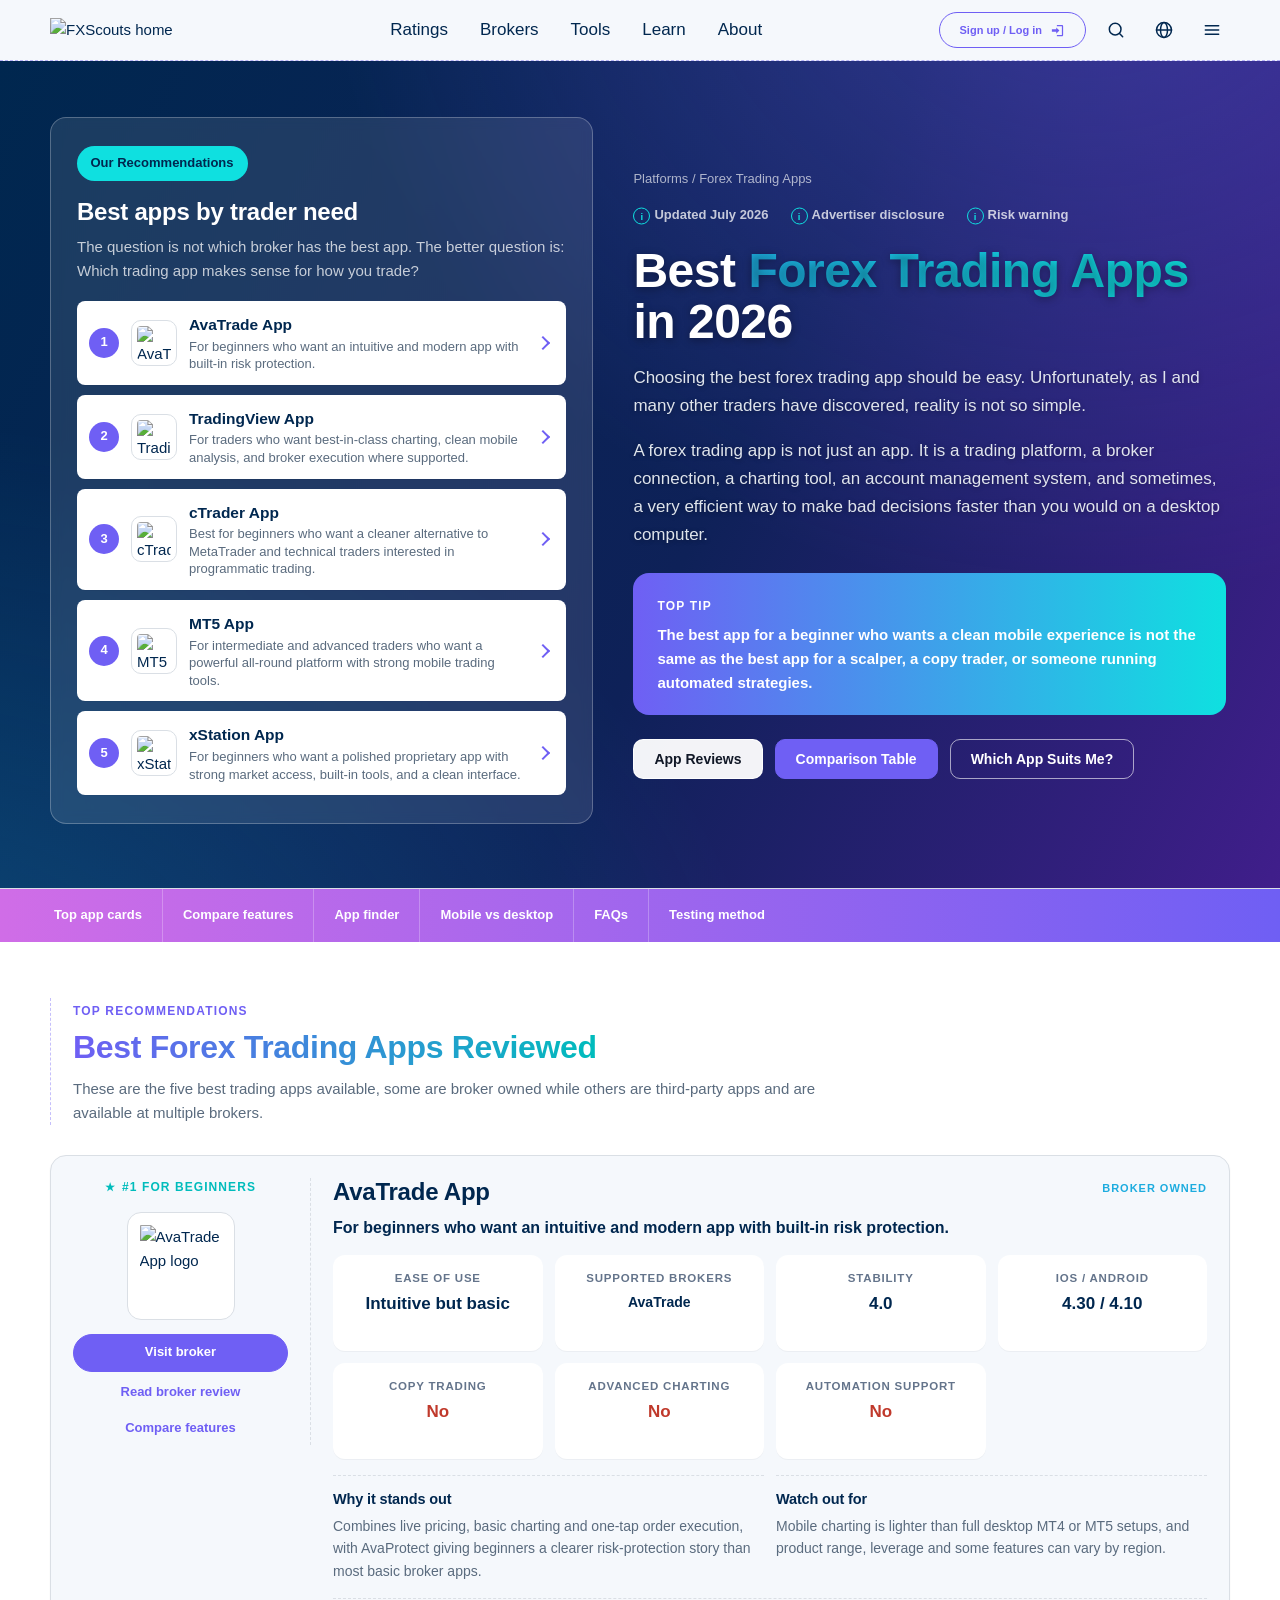
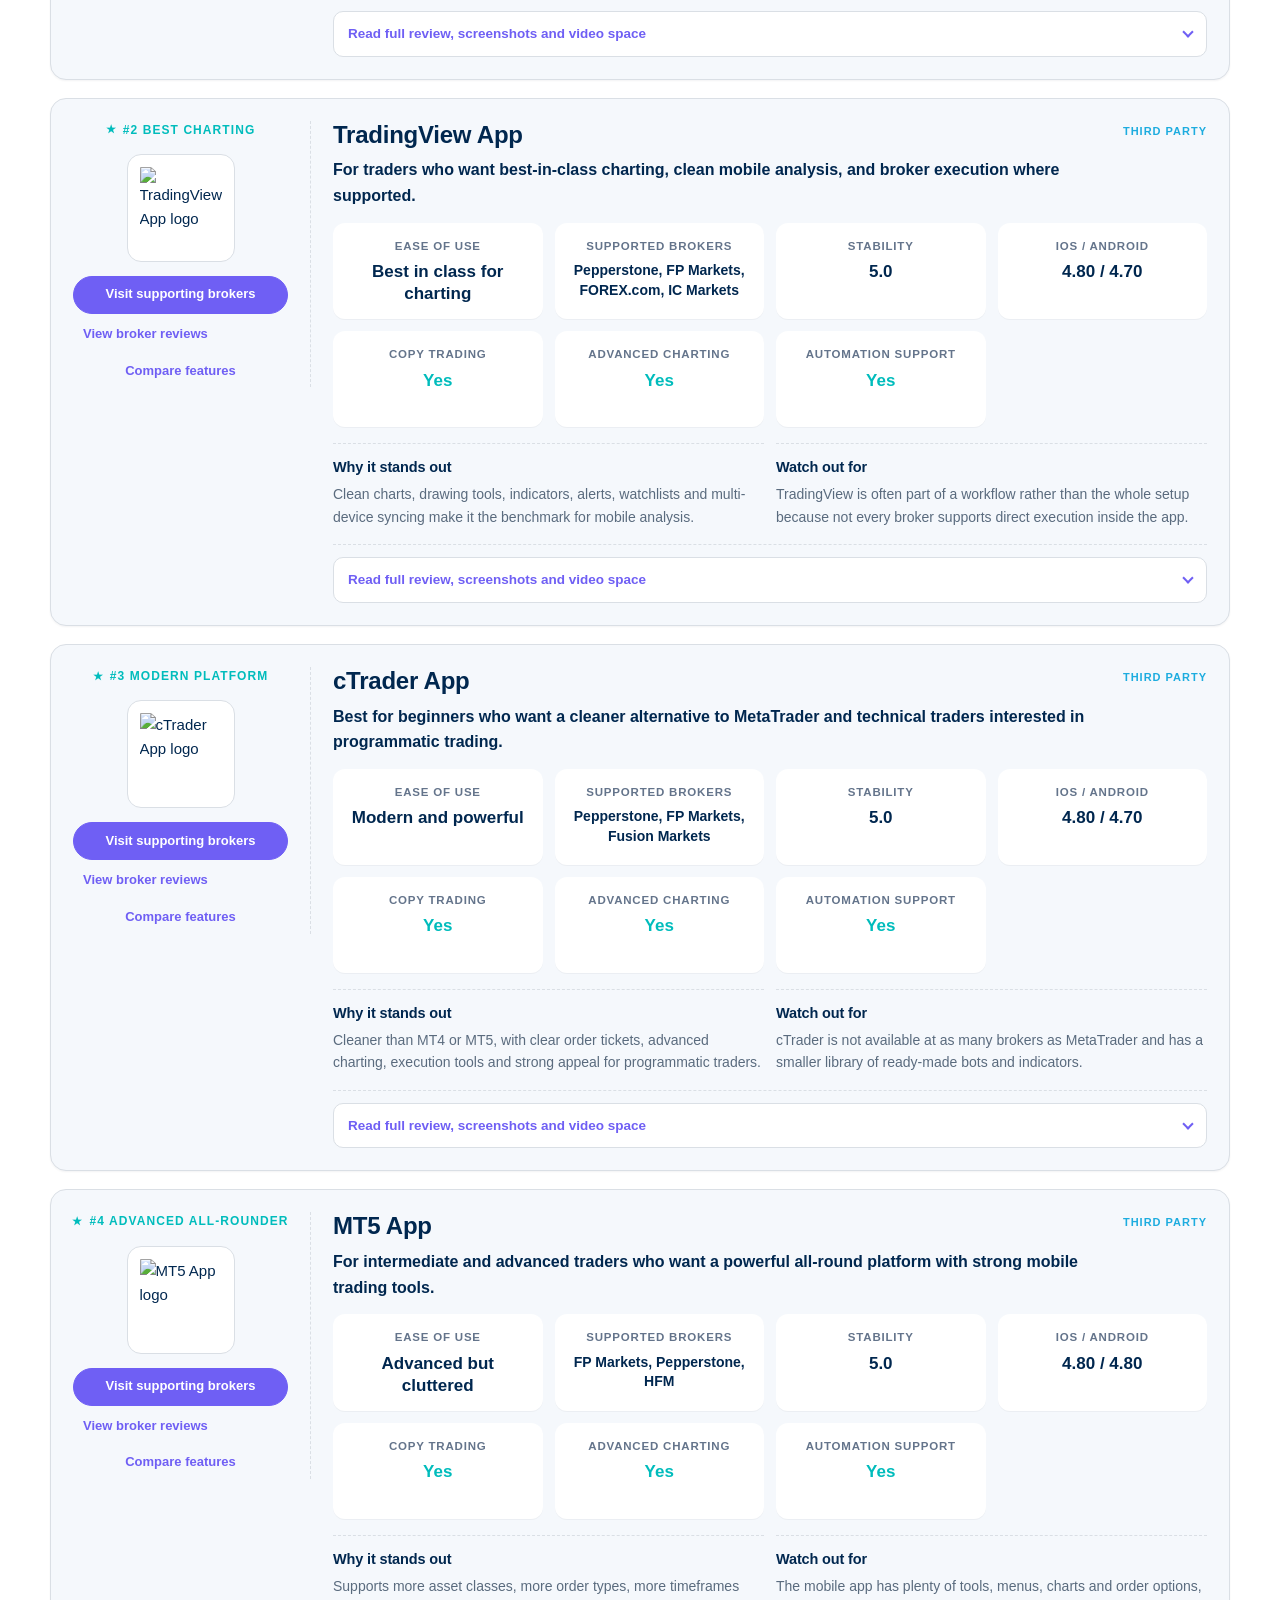
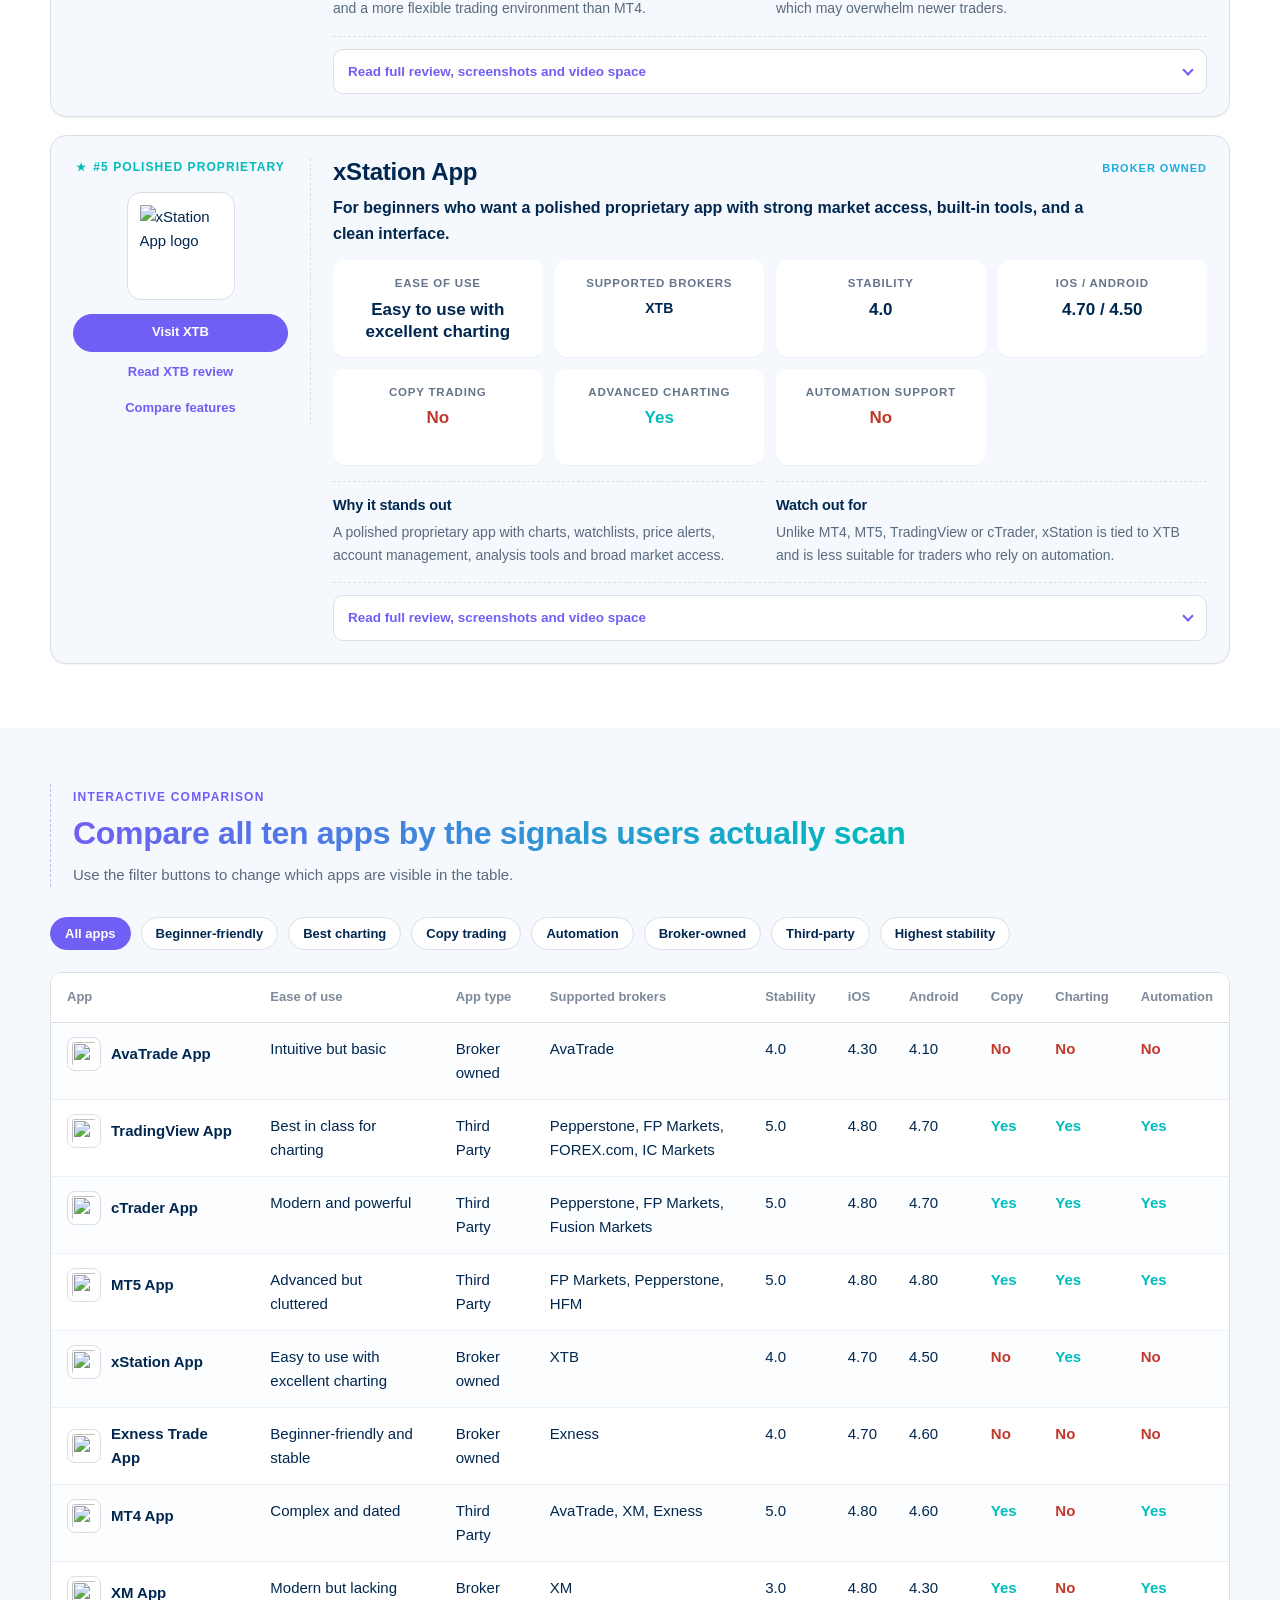
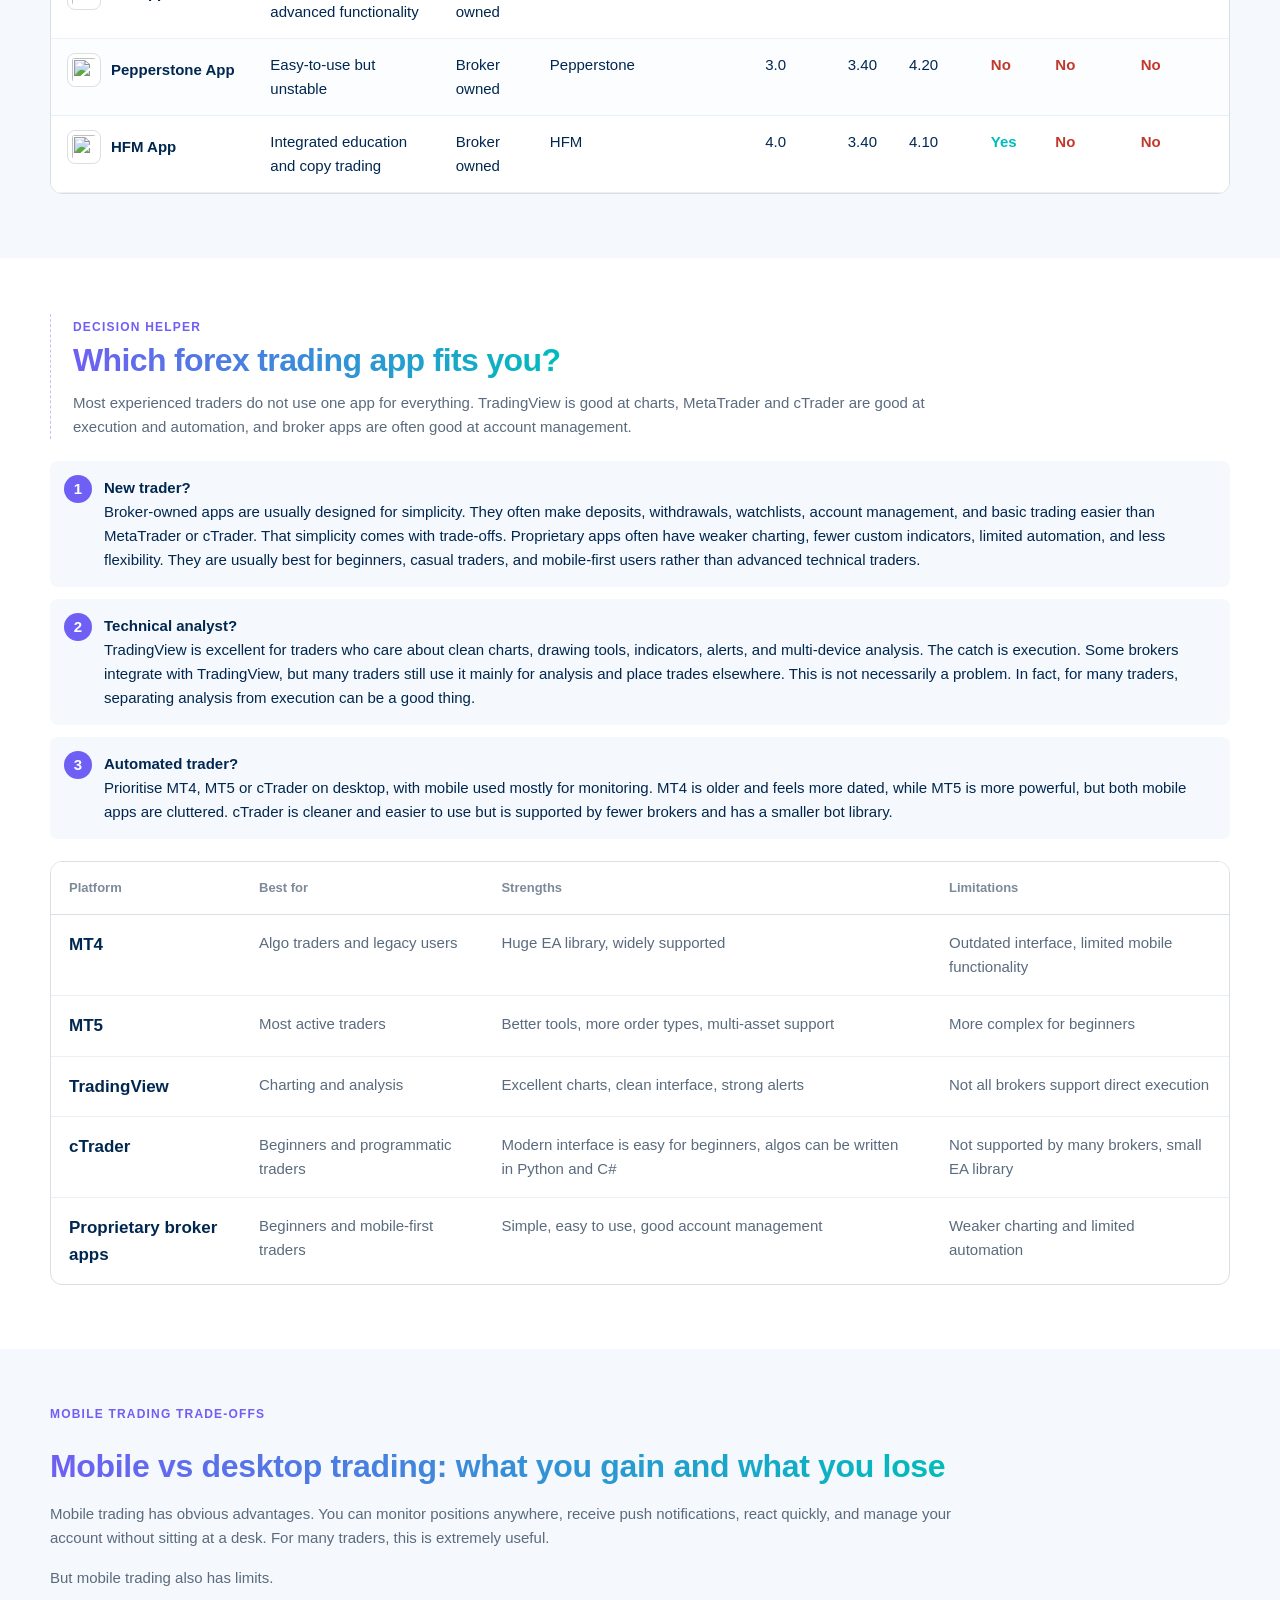
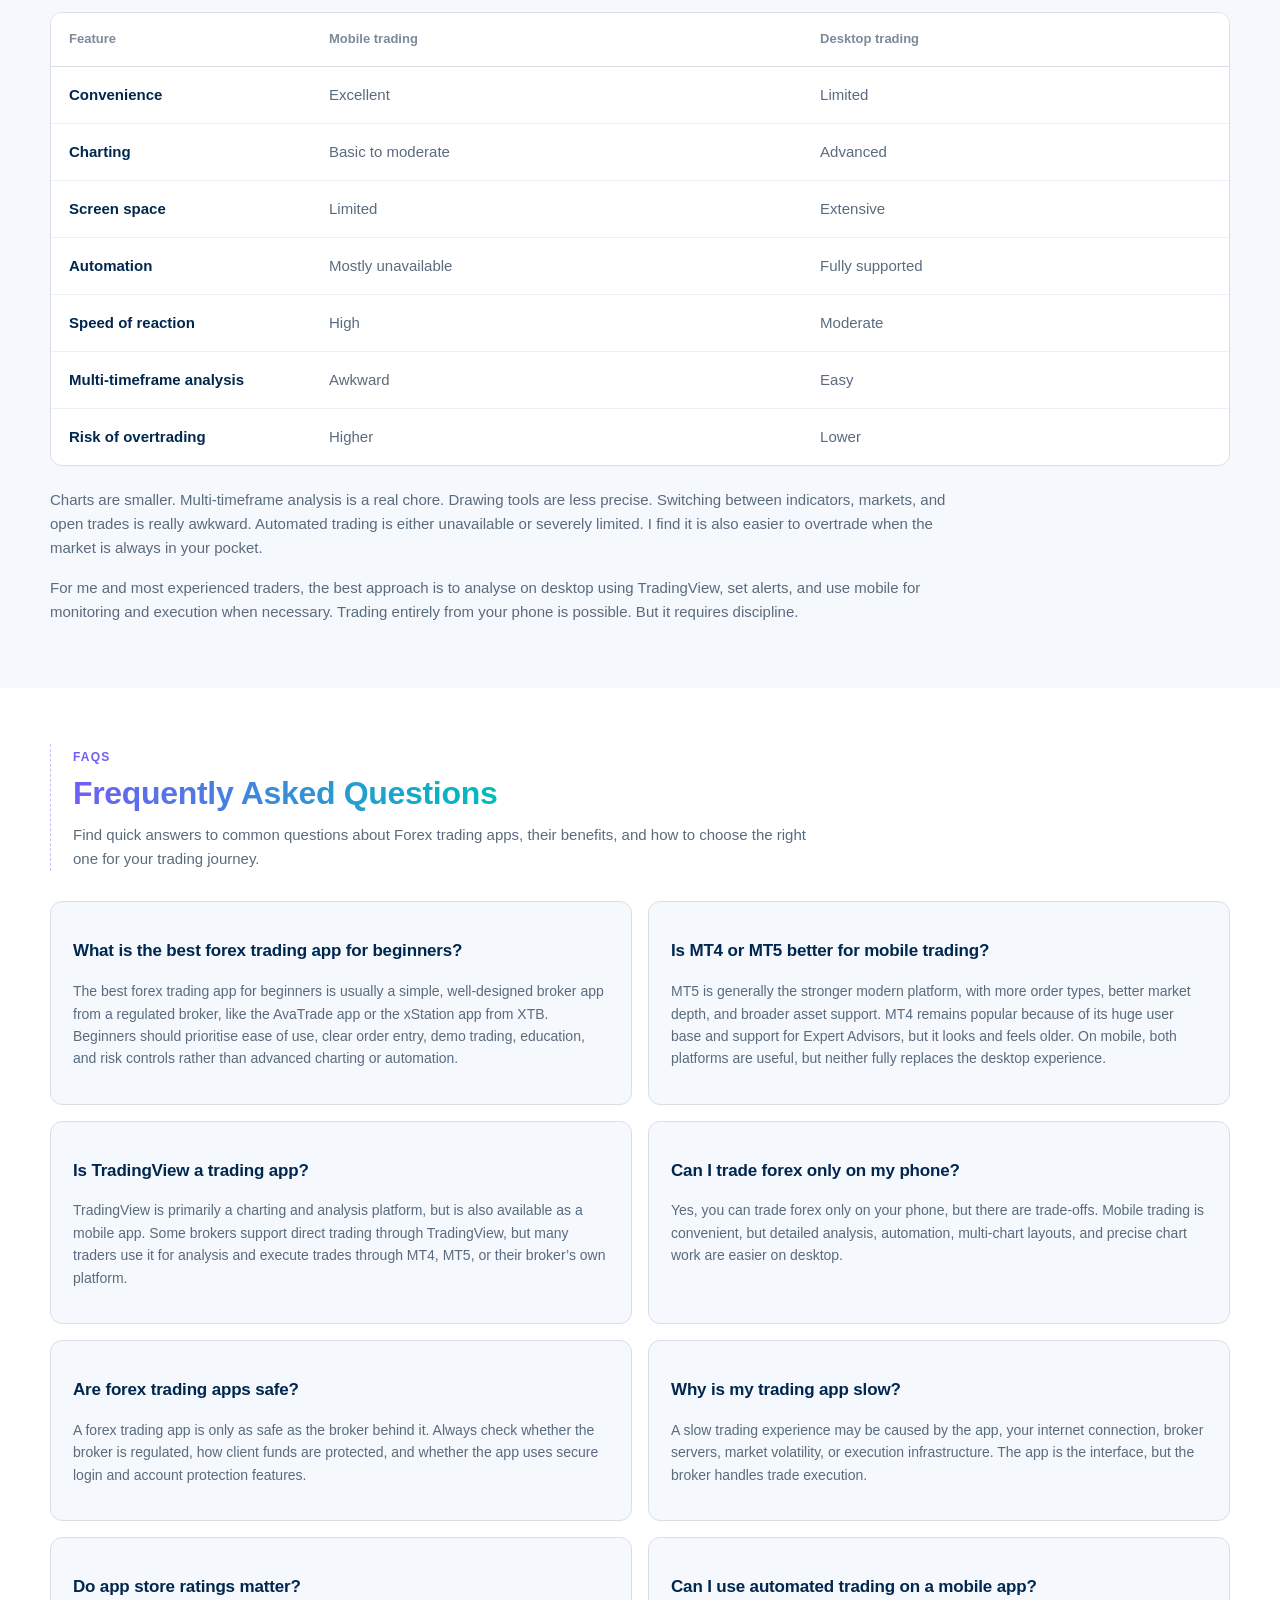
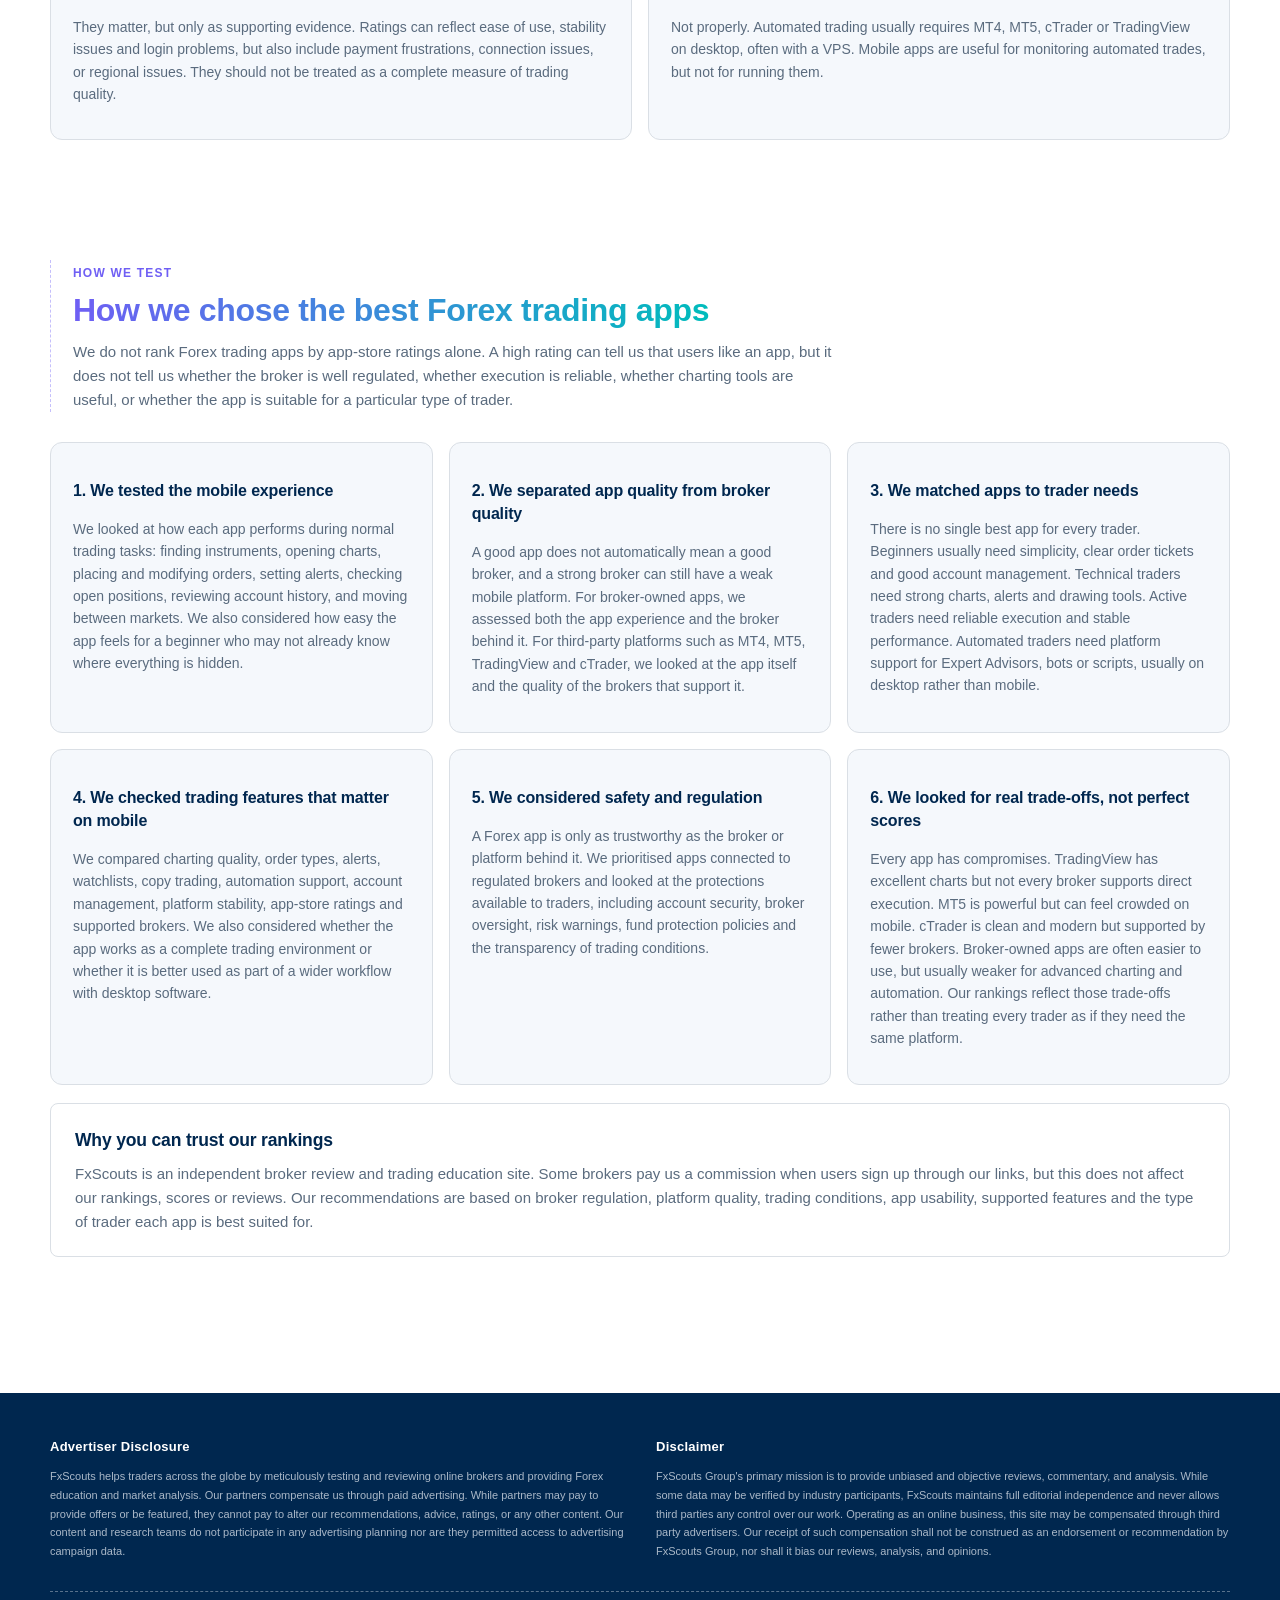
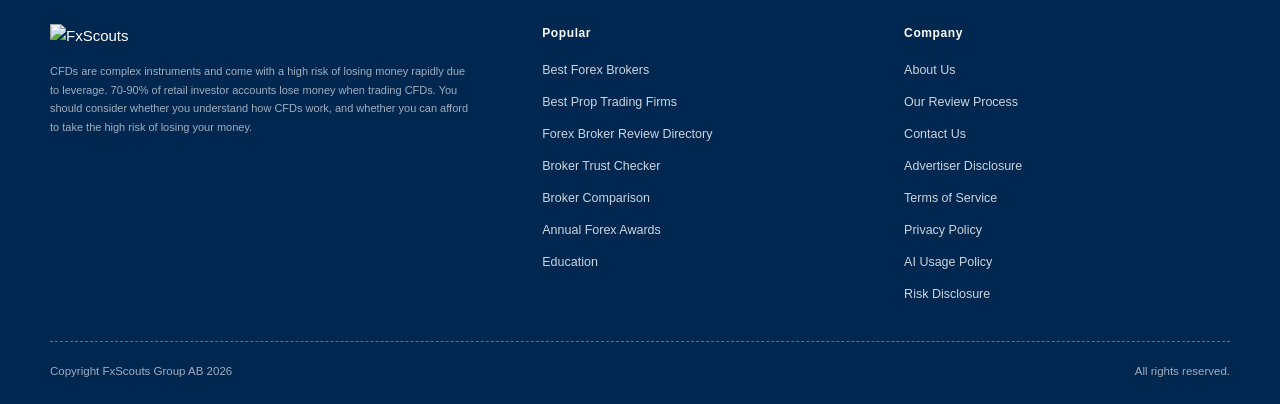
==== commit dd3e7214: "changes made" ====
--- a/index.html
+++ b/index.html
@@ -1,6 +1,6 @@
 <!doctype html>
 <html lang="en">
-<head><meta charset="utf-8"><meta name="viewport" content="width=device-width, initial-scale=1"><title>FxScouts Forex Trading Apps</title><meta name="description" content="Best Forex Trading Apps Tested and Reviewed."><link rel="stylesheet" href="FXScouts_Forex_Apps_Wireframe.css?v=3"></head>
+<head><meta charset="utf-8"><meta name="viewport" content="width=device-width, initial-scale=1"><title>FxScouts Forex Trading Apps</title><meta name="description" content="Best Forex Trading Apps Tested and Reviewed."><link rel="stylesheet" href="FXScouts_Forex_Apps_Wireframe.css?v=19"></head>
 <body>
 <header class="site-header fx-header" id="top">
   <div class="container fx-header-inner">
@@ -221,10 +221,51 @@
       </div>
     </nav>
     <div class="fx-header-actions">
-      <a class="fx-login" href="https://fxscouts.com/fxscouts-login">Sign up / Log in</a>
-      <button class="fx-icon-button fx-search-toggle" type="button" aria-label="Search"></button>
-      <button class="fx-icon-button fx-lang-toggle" type="button" aria-label="Choose country or region"></button>
-      <button class="fx-icon-button fx-menu-toggle" type="button" aria-label="Menu" aria-expanded="false"><span></span><span></span><span></span></button>
+      <a class="fx-login" href="https://fxscouts.com/fxscouts-login"><span>Sign up / Log in</span><svg width="15" height="15" viewBox="0 0 24 24" aria-hidden="true" focusable="false"><path fill="currentColor" d="M10 17l5-5-5-5v3H3v4h7v3zM19 3h-8v2h8v14h-8v2h8c1.1 0 2-.9 2-2V5c0-1.1-.9-2-2-2z"/></svg></a>
+      <button class="fx-icon-button fx-search-toggle" type="button" aria-label="Search"><svg width="20" height="20" viewBox="0 0 24 24" fill="none" stroke="currentColor" stroke-width="1.8" stroke-linecap="round" aria-hidden="true"><circle cx="11" cy="11" r="7"/><path d="M20 20l-3.8-3.8"/></svg></button>
+      <button class="fx-icon-button fx-lang-toggle" type="button" aria-label="Choose country or region"><svg width="20" height="20" viewBox="0 0 24 24" fill="none" stroke="currentColor" stroke-width="1.8" stroke-linecap="round" aria-hidden="true"><circle cx="12" cy="12" r="9"/><path d="M3 12h18"/><ellipse cx="12" cy="12" rx="4.2" ry="9"/></svg></button>
+      <button class="fx-icon-button fx-menu-toggle" type="button" aria-label="Menu" aria-expanded="false"><svg width="20" height="20" viewBox="0 0 24 24" fill="none" stroke="currentColor" stroke-width="1.8" stroke-linecap="round" aria-hidden="true"><path d="M4 7h16M4 12h16M4 17h16"/></svg></button>
+    </div>
+    <div class="fx-mega fx-hamburger-mega" id="fx-hamburger-menu" aria-label="More from FxScouts">
+      <div class="fx-mega-tabs" role="tablist" aria-label="More categories">
+        <button class="is-active" type="button" data-tab="ham-resources">Resources</button>
+        <button type="button" data-tab="ham-policies">Policies &amp; Guidelines</button>
+        <button type="button" data-tab="ham-account">My Account</button>
+      </div>
+      <div class="fx-mega-panels">
+        <section class="fx-mega-panel is-active" data-panel="ham-resources" aria-label="Resources">
+          <h3>Resources</h3>
+          <div class="fx-link-grid">
+            <a href="https://fxscouts.com/broker-trust-checker/"><strong>Broker Trust Checker</strong><span>Check broker credibility</span></a>
+            <a href="https://fxscouts.com/fxscouts-podcasts/"><strong>FxScouts Podcasts</strong><span>Market conversations</span></a>
+            <a href="https://fxscouts.com/broker-comparison/"><strong>Compare Forex Brokers</strong><span>Side-by-side comparison</span></a>
+            <a href="https://fxscouts.com/events/"><strong>Forex Webinars</strong><span>Live trading events</span></a>
+          </div>
+        </section>
+        <section class="fx-mega-panel" data-panel="ham-policies" aria-label="Policies and guidelines">
+          <h3>Policies &amp; Guidelines</h3>
+          <div class="fx-link-grid">
+            <a href="https://fxscouts.com/about-us/editorial-policy/"><strong>Editorial Policy</strong><span>How we report</span></a>
+            <a href="https://fxscouts.com/about-us/privacy-policy/"><strong>Privacy Policy</strong><span>Your data, protected</span></a>
+            <a href="https://fxscouts.com/about-us/terms-of-service/"><strong>Terms of Service</strong><span>Rules of use</span></a>
+            <a href="https://fxscouts.com/about-us/risk-disclosure/"><strong>Risk Disclosure</strong><span>Trading risk information</span></a>
+            <a href="https://fxscouts.com/about-us/ai-policy/"><strong>AI Policy</strong><span>How we use AI</span></a>
+            <a href="https://fxscouts.com/advertiser-disclosure/"><strong>Advertiser Disclosure</strong><span>How we're funded</span></a>
+          </div>
+        </section>
+        <section class="fx-mega-panel" data-panel="ham-account" aria-label="My account">
+          <h3>My Account</h3>
+          <div class="fx-link-grid">
+            <a href="https://fxscouts.com/fxscouts-login"><strong>Log in to your account</strong><span>Access your saved brokers</span></a>
+            <a href="https://fxscouts.com/fxscouts-login"><strong>Create a free account</strong><span>Save comparisons and reviews</span></a>
+          </div>
+        </section>
+      </div>
+      <a class="fx-menu-promo" href="https://fxscouts.com/broker-comparison/">
+        <strong>Compare Forex Brokers!</strong>
+        <span>Compare top Forex brokers side-by-side and find the best fit for your trading needs.</span>
+      </a>
+      <button class="fx-hamburger-close" type="button" aria-label="Close menu">&times;</button>
     </div>
   </div>
   <div class="fx-search-panel" hidden>
@@ -305,7 +346,7 @@
   <aside class="review-left">
     <span class="rank-badge">#1 For beginners</span>
     <img class="review-logo" src="https://fxscouts.com/wp-content/themes/ls-theme-fxscouts/dist/img/app/medium/avatradego.png" alt="AvaTrade App logo">
-    <div class="review-actions"><a class="button primary" href="https://fxscouts.com/go/broker/avatrade/signup/">Visit broker</a><a class="button tertiary" href="https://fxscouts.com/broker/avatrade/">Read broker review</a><a class="button tertiary" href="https://fxscouts.com/broker-comparison/avatrade-vs-pepperstone/">Compare features</a></div>
+    <div class="review-actions"><a class="button primary" href="https://fxscouts.com/go/broker/avatrade/signup/">Visit broker</a><a class="review-link" href="https://fxscouts.com/broker/avatrade/">Read broker review</a><a class="review-link" href="https://fxscouts.com/broker-comparison/avatrade-vs-pepperstone/">Compare features</a></div>
   </aside>
   <div class="review-body">
     <div class="review-title-row"><div><h3>AvaTrade App</h3><p class="best-for">For beginners who want an intuitive and modern app with built-in risk protection.</p></div><span class="type-pill">Broker owned</span></div>
@@ -343,7 +384,7 @@
   <aside class="review-left">
     <span class="rank-badge">#2 Best charting</span>
     <img class="review-logo" src="https://fxscouts.com/wp-content/themes/ls-theme-fxscouts/dist/img/app/medium/tradingview.png" alt="TradingView App logo">
-    <div class="review-actions"><details class="cta-popout"><summary class="button primary">Visit supporting brokers</summary><div class="popout-panel"><strong>Supporting brokers</strong><ul><li><a href="https://fxscouts.com/go/broker/pepperstone/visit/">Pepperstone</a></li><li><a href="https://fxscouts.com/go/broker/fpmarkets/visit/">FP Markets</a></li><li><a href="https://fxscouts.com/go/broker/forexcom/visit/">FOREX.com</a></li><li><a href="https://fxscouts.com/go/broker/icmarkets/visit/">IC Markets</a></li></ul></div></details><details class="cta-popout"><summary class="button tertiary">View broker reviews</summary><div class="popout-panel"><strong>Broker review links</strong><ul><li><a href="https://fxscouts.com/broker/pepperstone/">Pepperstone review</a></li><li><a href="https://fxscouts.com/broker/fpmarkets/">FP Markets review</a></li><li><a href="https://fxscouts.com/broker/forexcom/">FOREX.com review</a></li><li><a href="https://fxscouts.com/broker/icmarkets/">IC Markets review</a></li></ul></div></details><a class="button tertiary" href="#compare">Compare features</a></div>
+    <div class="review-actions"><details class="cta-popout"><summary class="button primary">Visit supporting brokers</summary><div class="popout-panel"><strong>Supporting brokers</strong><ul><li><a href="https://fxscouts.com/go/broker/pepperstone/visit/">Pepperstone</a></li><li><a href="https://fxscouts.com/go/broker/fpmarkets/visit/">FP Markets</a></li><li><a href="https://fxscouts.com/go/broker/forexcom/visit/">FOREX.com</a></li><li><a href="https://fxscouts.com/go/broker/icmarkets/visit/">IC Markets</a></li></ul></div></details><details class="cta-popout"><summary class="review-link">View broker reviews</summary><div class="popout-panel"><strong>Broker review links</strong><ul><li><a href="https://fxscouts.com/broker/pepperstone/">Pepperstone review</a></li><li><a href="https://fxscouts.com/broker/fpmarkets/">FP Markets review</a></li><li><a href="https://fxscouts.com/broker/forexcom/">FOREX.com review</a></li><li><a href="https://fxscouts.com/broker/icmarkets/">IC Markets review</a></li></ul></div></details><a class="review-link" href="#compare">Compare features</a></div>
   </aside>
   <div class="review-body">
     <div class="review-title-row"><div><h3>TradingView App</h3><p class="best-for">For traders who want best-in-class charting, clean mobile analysis, and broker execution where supported.</p></div><span class="type-pill">Third Party</span></div>
@@ -376,7 +417,7 @@
   <aside class="review-left">
     <span class="rank-badge">#3 Modern platform</span>
     <img class="review-logo" src="https://fxscouts.com/wp-content/themes/ls-theme-fxscouts/dist/img/app/medium/ctrader.png" alt="cTrader App logo">
-    <div class="review-actions"><details class="cta-popout"><summary class="button primary">Visit supporting brokers</summary><div class="popout-panel"><strong>Supporting brokers</strong><ul><li><a href="https://fxscouts.com/go/broker/pepperstone/visit/">Pepperstone</a></li><li><a href="https://fxscouts.com/go/broker/fpmarkets/visit/">FP Markets</a></li><li><a href="https://fxscouts.com/go/broker/fusionmarkets/visit/">Fusion Markets</a></li></ul></div></details><details class="cta-popout"><summary class="button tertiary">View broker reviews</summary><div class="popout-panel"><strong>Broker review links</strong><ul><li><a href="https://fxscouts.com/broker/pepperstone/">Pepperstone review</a></li><li><a href="https://fxscouts.com/broker/fpmarkets/">FP Markets review</a></li><li><a href="https://fxscouts.com/broker/fusionmarkets/">Fusion Markets review</a></li></ul></div></details><a class="button tertiary" href="https://fxscouts.com/broker-comparison/">Compare features</a></div>
+    <div class="review-actions"><details class="cta-popout"><summary class="button primary">Visit supporting brokers</summary><div class="popout-panel"><strong>Supporting brokers</strong><ul><li><a href="https://fxscouts.com/go/broker/pepperstone/visit/">Pepperstone</a></li><li><a href="https://fxscouts.com/go/broker/fpmarkets/visit/">FP Markets</a></li><li><a href="https://fxscouts.com/go/broker/fusionmarkets/visit/">Fusion Markets</a></li></ul></div></details><details class="cta-popout"><summary class="review-link">View broker reviews</summary><div class="popout-panel"><strong>Broker review links</strong><ul><li><a href="https://fxscouts.com/broker/pepperstone/">Pepperstone review</a></li><li><a href="https://fxscouts.com/broker/fpmarkets/">FP Markets review</a></li><li><a href="https://fxscouts.com/broker/fusionmarkets/">Fusion Markets review</a></li></ul></div></details><a class="review-link" href="https://fxscouts.com/broker-comparison/">Compare features</a></div>
   </aside>
   <div class="review-body">
     <div class="review-title-row"><div><h3>cTrader App</h3><p class="best-for">Best for beginners who want a cleaner alternative to MetaTrader and technical traders interested in programmatic trading.</p></div><span class="type-pill">Third Party</span></div>
@@ -408,7 +449,7 @@
   <aside class="review-left">
     <span class="rank-badge">#4 Advanced all-rounder</span>
     <img class="review-logo" src="https://fxscouts.com/wp-content/themes/ls-theme-fxscouts/dist/img/app/medium/metatrader5.png" alt="MT5 App logo">
-    <div class="review-actions"><details class="cta-popout"><summary class="button primary">Visit supporting brokers</summary><div class="popout-panel"><strong>Supporting brokers</strong><ul><li><a href="https://fxscouts.com/go/broker/fpmarkets/visit/">FP Markets</a></li><li><a href="https://fxscouts.com/go/broker/pepperstone/visit/">Pepperstone</a></li><li><a href="https://fxscouts.com/go/broker/hotforex/visit/">HFM</a></li></ul></div></details><details class="cta-popout"><summary class="button tertiary">View broker reviews</summary><div class="popout-panel"><strong>Broker review links</strong><ul><li><a href="https://fxscouts.com/broker/fpmarkets/">FP Markets review</a></li><li><a href="https://fxscouts.com/broker/pepperstone/">Pepperstone review</a></li><li><a href="https://fxscouts.com/broker/hotforex/">HFM review</a></li></ul></div></details><a class="button tertiary" href="https://fxscouts.com/broker-comparison/">Compare features</a></div>
+    <div class="review-actions"><details class="cta-popout"><summary class="button primary">Visit supporting brokers</summary><div class="popout-panel"><strong>Supporting brokers</strong><ul><li><a href="https://fxscouts.com/go/broker/fpmarkets/visit/">FP Markets</a></li><li><a href="https://fxscouts.com/go/broker/pepperstone/visit/">Pepperstone</a></li><li><a href="https://fxscouts.com/go/broker/hotforex/visit/">HFM</a></li></ul></div></details><details class="cta-popout"><summary class="review-link">View broker reviews</summary><div class="popout-panel"><strong>Broker review links</strong><ul><li><a href="https://fxscouts.com/broker/fpmarkets/">FP Markets review</a></li><li><a href="https://fxscouts.com/broker/pepperstone/">Pepperstone review</a></li><li><a href="https://fxscouts.com/broker/hotforex/">HFM review</a></li></ul></div></details><a class="review-link" href="https://fxscouts.com/broker-comparison/">Compare features</a></div>
   </aside>
   <div class="review-body">
     <div class="review-title-row"><div><h3>MT5 App</h3><p class="best-for">For intermediate and advanced traders who want a powerful all-round platform with strong mobile trading tools.</p></div><span class="type-pill">Third Party</span></div>
@@ -440,7 +481,7 @@
   <aside class="review-left">
     <span class="rank-badge">#5 Polished proprietary</span>
     <img class="review-logo" src="https://fxscouts.com/wp-content/themes/ls-theme-fxscouts/dist/img/app/medium/xstationapp.png" alt="xStation App logo">
-    <div class="review-actions"><a class="button primary" href="https://fxscouts.com/go/broker/xtb/visit/">Visit XTB</a><a class="button tertiary" href="https://fxscouts.com/broker/xtb/">Read XTB review</a><a class="button tertiary" href="#compare">Compare features</a></div>
+    <div class="review-actions"><a class="button primary" href="https://fxscouts.com/go/broker/xtb/visit/">Visit XTB</a><a class="review-link" href="https://fxscouts.com/broker/xtb/">Read XTB review</a><a class="review-link" href="#compare">Compare features</a></div>
   </aside>
   <div class="review-body">
     <div class="review-title-row"><div><h3>xStation App</h3><p class="best-for">For beginners who want a polished proprietary app with strong market access, built-in tools, and a clean interface.</p></div><span class="type-pill">Broker owned</span></div>
@@ -721,7 +762,7 @@
     </div>
   </div>
 </section>
-<aside class="sticky-cta"><div><strong>Ready to compare forex trading apps?</strong><span>Jump back to the app cards or open the comparison table.</span></div><a class="button secondary" href="#apps">Compare top apps</a></aside>
+<aside class="sticky-cta" id="sticky-cta"><div><strong>Ready to compare forex trading apps?</strong><span>Jump back to the app cards or open the comparison table.</span></div><a class="button secondary" href="#apps">Compare top apps</a><button class="sticky-cta-close" type="button" aria-label="Dismiss">&times;</button></aside>
 </main><footer class="site-footer">
   <div class="container">
     <div class="footer-disclosures">
@@ -771,6 +812,95 @@
     </div>
   </div>
 </footer><script>const buttons=document.querySelectorAll('.filter-chips button');const rows=document.querySelectorAll('.comparison-table tbody tr');const empty=document.querySelector('.empty-state');buttons.forEach(button=>button.addEventListener('click',()=>{buttons.forEach(b=>b.classList.remove('active'));button.classList.add('active');const filter=button.dataset.filter;let visible=0;rows.forEach(row=>{const show=filter==='all'||row.dataset.category.split(' ').includes(filter);row.hidden=!show;if(show)visible+=1;});if(empty)empty.hidden=visible!==0;}));</script><script>
+(function () {
+  const sticky = document.getElementById('sticky-cta');
+  const hero = document.querySelector('.hero');
+  if (!sticky || !hero) return;
+  let dismissed = false;
+  const closeBtn = sticky.querySelector('.sticky-cta-close');
+  function updateSticky() {
+    const heroBottom = hero.offsetTop + hero.offsetHeight;
+    sticky.classList.toggle('is-visible', !dismissed && window.scrollY > heroBottom - 120);
+  }
+  window.addEventListener('scroll', updateSticky, { passive: true });
+  window.addEventListener('resize', updateSticky);
+  updateSticky();
+  if (closeBtn) {
+    closeBtn.addEventListener('click', function () {
+      dismissed = true;
+      sticky.classList.remove('is-visible');
+      window.removeEventListener('scroll', updateSticky);
+    });
+  }
+})();
+</script><script>
+(function () {
+  /* Flowing nav underline: one indicator glides between hovered items */
+  const nav = document.querySelector('.fx-menu');
+  if (!nav) return;
+  const ind = document.createElement('li');
+  ind.className = 'fx-nav-indicator';
+  ind.setAttribute('aria-hidden', 'true');
+  nav.appendChild(ind);
+  let visible = false;
+  function moveTo(trigger) {
+    const item = trigger.closest('.fx-menu-item');
+    const left = (item ? item.offsetLeft : 0) + trigger.offsetLeft + 15;
+    const width = trigger.offsetWidth - 30;
+    if (!visible) {
+      ind.style.transition = 'none';
+      ind.style.left = left + 'px';
+      ind.style.width = width + 'px';
+      ind.getBoundingClientRect();
+      ind.style.transition = '';
+    } else {
+      ind.style.left = left + 'px';
+      ind.style.width = width + 'px';
+    }
+    ind.style.opacity = '1';
+    visible = true;
+  }
+  nav.querySelectorAll('.fx-menu-trigger').forEach(function (t) {
+    t.addEventListener('mouseenter', function () { moveTo(t); });
+    t.addEventListener('focus', function () { moveTo(t); });
+  });
+  nav.addEventListener('mouseleave', function () {
+    ind.style.opacity = '0';
+    visible = false;
+  });
+
+  /* Mega menu sidebars: switch category panels on hover, like live */
+  document.querySelectorAll('.fx-mega-tabs [data-tab]').forEach(function (btn) {
+    btn.addEventListener('mouseenter', function () { btn.click(); });
+  });
+
+  /* Desktop hamburger: mega-style panel (live-site pattern), drawer on mobile */
+  const hamPanel = document.getElementById('fx-hamburger-menu');
+  const hamToggle = document.querySelector('.fx-menu-toggle');
+  const desktop = window.matchMedia('(min-width: 1181px)');
+  if (hamPanel && hamToggle) {
+    function closeHamPanel() {
+      hamPanel.classList.remove('is-open');
+      hamToggle.setAttribute('aria-expanded', 'false');
+    }
+    hamToggle.addEventListener('click', function (e) {
+      if (!desktop.matches) return;
+      e.stopImmediatePropagation();
+      const open = !hamPanel.classList.contains('is-open');
+      hamPanel.classList.toggle('is-open', open);
+      hamToggle.setAttribute('aria-expanded', String(open));
+    });
+    hamPanel.querySelector('.fx-hamburger-close').addEventListener('click', closeHamPanel);
+    document.addEventListener('click', function (e) {
+      if (hamPanel.classList.contains('is-open') && !hamPanel.contains(e.target) && !hamToggle.contains(e.target)) closeHamPanel();
+    });
+    document.addEventListener('keydown', function (e) {
+      if (e.key === 'Escape') closeHamPanel();
+    });
+    desktop.addEventListener('change', closeHamPanel);
+  }
+})();
+</script><script>
 document.addEventListener('DOMContentLoaded', function () {
   function wireCarousel(carousel, slideSelector) {
     const slides = Array.from(carousel.querySelectorAll(slideSelector));
--- a/FXScouts_Forex_Apps_Wireframe.css
+++ b/FXScouts_Forex_Apps_Wireframe.css
@@ -1736,3 +1736,956 @@
   .footer-main{grid-template-columns:1fr}
   .site-footer{margin-top:56px;padding-top:44px}
 }
+
+/* ============================================================
+   FxScouts v4 — dark hero, prop-site component system
+   Sources: FxScouts-Prop-Trading (BannerHero, BrokerCards,
+   MiniReviewCards, Footer) + live fxscouts.com
+   ============================================================ */
+
+/* --- Buttons: compact, prop-site spec --- */
+.button,
+.fx-search-form button,
+.fx-close-search{
+  font-size:13.5px;
+  font-weight:600;
+  letter-spacing:0;
+  padding:9px 18px;
+  border-radius:10px;
+  min-height:0;
+  line-height:1.3;
+}
+.review-actions .button,
+.cta-popout summary.button{
+  min-height:36px;
+  padding:8px 14px;
+  font-size:12.5px;
+  border-radius:999px;
+}
+.hero-actions .button{padding:10px 20px;font-size:14px;border-radius:10px}
+.button.primary{background:var(--purple);border-color:var(--purple);color:#fff}
+.button.primary:hover,
+.button.primary:focus-visible{background:#5a4dd1;border-color:#5a4dd1;box-shadow:0 4px 14px rgba(111,95,244,.25)}
+.button.tertiary{
+  background:#fff;
+  color:var(--purple);
+  border:1px solid var(--purple);
+}
+.button.tertiary:hover,
+.button.tertiary:focus-visible{background:#f7f6ff;box-shadow:none}
+.button:hover,
+.button:focus-visible{transform:none}
+.button:active{transform:translateY(1px)}
+.toc-bar a,
+.filter-chips button{font-size:13px}
+.filter-chips button{padding:8px 14px}
+.sticky-cta .button{padding:8px 16px;font-size:13px;min-height:0;border-radius:999px}
+
+/* --- Dark hero (prop BannerHero) --- */
+.hero{
+  background:
+    radial-gradient(ellipse at 85% -20%,rgba(111,95,244,.40),transparent 50%),
+    radial-gradient(ellipse at -10% 120%,rgba(29,172,223,.28),transparent 45%),
+    linear-gradient(115deg,#00274F 0%,#0E2158 55%,#401E8B 100%);
+  color:#fff;
+  border-bottom:1px solid var(--grey-mid);
+}
+.hero .section-pad,
+.hero.section-pad{padding:56px 0 64px}
+.breadcrumb{color:rgba(255,255,255,.65)}
+.intro-card h1{
+  color:#fff;
+  font-weight:800;
+  font-size:clamp(36px,4vw,48px);
+  line-height:1.05;
+  text-shadow:0 2px 8px rgba(0,0,0,.35);
+}
+.text-accent{
+  background:linear-gradient(90deg,var(--banking),var(--mint));
+  -webkit-background-clip:text;
+  background-clip:text;
+  color:transparent;
+}
+.lead{color:rgba(241,245,249,.92);font-size:17px;text-shadow:0 1px 5px rgba(0,0,0,.3)}
+.meta-pill{color:rgba(255,255,255,.75)}
+.meta-pill::before{border-color:var(--mint);color:var(--mint)}
+.hero .button.primary{background:var(--purple);border-color:var(--purple);color:#fff}
+.hero .button.primary:hover{background:#5a4dd1;box-shadow:0 6px 18px rgba(0,0,0,.3)}
+.hero .button.secondary{background:rgba(255,255,255,.95);border-color:rgba(255,255,255,.85);color:#111827}
+.hero .button.secondary:hover{background:#e7edf5}
+.hero .button.ghost{background:transparent;border:1px solid rgba(255,255,255,.6);color:#fff}
+.hero .button.ghost:hover{background:rgba(255,255,255,.12)}
+
+/* --- Decision module: glass card on dark hero --- */
+.decision-module{
+  background:rgba(255,255,255,.10);
+  border:1px solid rgba(255,255,255,.25);
+  border-radius:16px;
+  box-shadow:none;
+  backdrop-filter:blur(6px);
+  color:#fff;
+}
+.decision-module h2{color:#fff;font-weight:700}
+.decision-module p{color:rgba(255,255,255,.75)}
+.wireframe-tag{background:var(--mint);color:var(--navy)}
+.decision-card{box-shadow:0 1px 0 rgba(15,23,42,.04)}
+.decision-card:hover{box-shadow:0 10px 26px rgba(0,10,30,.35)}
+
+/* --- Gradient section headings (prop .h2 spec) --- */
+.section-heading h2,
+.mobile-desktop-section h2,
+.finder-intro h3{
+  background:linear-gradient(90deg,var(--purple) 0%,var(--emerald) 100%);
+  -webkit-background-clip:text;
+  background-clip:text;
+  -webkit-text-fill-color:transparent;
+  color:var(--emerald);
+  font-weight:800;
+  font-size:clamp(26px,3vw,32px);
+  width:fit-content;
+}
+.section-heading > div,
+.finder-intro > div{border-left:1px dashed rgba(111,95,244,.4);padding-left:22px}
+
+/* --- Review cards: prop BrokerCards spec --- */
+.review-card{
+  background:#F5F8FC;
+  border:1px solid var(--grey-mid);
+  border-radius:16px;
+  box-shadow:0 1px 2px rgba(15,23,42,.05);
+  padding:22px;
+}
+.review-left{border-right:1px dashed var(--grey-mid);padding-right:22px}
+.review-logo{background:#fff;border-color:var(--grey-mid)}
+.rank-badge{background:var(--purple);color:#fff;font-size:12px;padding:6px 12px;white-space:nowrap}
+.type-pill{
+  background:#fff;
+  border:1px solid var(--grey-mid);
+  color:#64748b;
+  font-size:11px;
+  padding:5px 10px;
+  white-space:nowrap;
+  align-self:start;
+}
+.compact-meta{gap:10px}
+.compact-meta span{
+  background:#fff;
+  border:0;
+  border-radius:12px;
+  box-shadow:0 1px 0 rgba(15,23,42,.04);
+  padding:10px 12px;
+  font-size:12.5px;
+  color:#64748b;
+}
+.compact-meta b{font-size:15px}
+.compact-pros div{border-top:1px dashed var(--grey-mid)}
+.full-review{border-top:1px dashed var(--grey-mid)}
+.full-review summary{
+  background:#fff;
+  border:1px solid var(--grey-mid);
+  border-radius:10px;
+  color:var(--purple);
+  font-size:13.5px;
+  padding:11px 14px;
+}
+.full-review summary:hover{border-color:var(--purple);background:#f7f6ff}
+.media-frame{background:#fff}
+.popout-panel{border-radius:12px}
+
+/* --- Comparison band --- */
+.comparison-table,
+.mobile-desktop-table,
+.platform-fit-table{border-radius:12px}
+.comparison-table tbody tr:nth-child(odd) td{background:#fcfdff}
+.comparison-table tbody tr:hover td{background:var(--paper)}
+
+/* --- FAQ / method cards --- */
+.method-card,
+.faq-card{
+  background:#F5F8FC;
+  border:1px solid var(--grey-mid);
+  border-radius:12px;
+}
+.step-list div{background:#F5F8FC}
+
+/* --- Footer: prop Footer.tsx spec (small text, dashed, mint) --- */
+.site-footer{padding-top:44px}
+.footer-disclosures{
+  border-bottom:1px dashed rgba(255,255,255,.35);
+  padding-bottom:30px;
+}
+.footer-disclosures h4{font-size:13px;font-weight:600;letter-spacing:.02em}
+.footer-disclosures p{font-size:11px;line-height:1.7;color:rgba(226,232,240,.75)}
+.footer-main{padding:32px 0 36px;gap:36px}
+.footer-brand img{width:150px;margin-bottom:14px}
+.footer-brand p{font-size:11px;line-height:1.7;color:rgba(226,232,240,.7)}
+.footer-col h4{
+  font-size:12px;
+  font-weight:600;
+  letter-spacing:.05em;
+  text-transform:none;
+  color:#fff;
+}
+.footer-col ul{gap:8px}
+.footer-col a{font-size:12.5px;font-weight:500;color:rgba(226,232,240,.9)}
+.footer-col a:hover,
+.footer-col a:focus-visible{color:var(--mint);text-decoration:underline}
+.footer-bottom{
+  border-top:1px dashed rgba(255,255,255,.35);
+  font-size:11.5px;
+  color:rgba(226,232,240,.7);
+}
+
+/* --- Responsive guards --- */
+@media(max-width:1080px){
+  .review-left{border-right:0;border-bottom:1px dashed var(--grey-mid);padding:0 0 16px}
+  .review-actions{grid-template-columns:repeat(3,minmax(0,1fr))}
+}
+@media(max-width:680px){
+  .intro-card h1{font-size:34px}
+  .review-actions{grid-template-columns:1fr}
+  .section-heading h2,.mobile-desktop-section h2{font-size:25px}
+}
+
+/* ============================================================
+   FxScouts v5 — CTA hierarchy, animated dropdowns, sticky CTA
+   ============================================================ */
+
+/* --- Card CTA rail: one button + text links (MiniReviewCards) --- */
+.review-actions{gap:4px;justify-items:center}
+.review-actions .button.primary{
+  width:100%;
+  min-height:38px;
+  font-size:13px;
+  padding:8px 14px;
+}
+.review-link,
+.cta-popout summary.review-link{
+  display:inline-flex;
+  align-items:center;
+  gap:6px;
+  padding:6px 10px;
+  font-size:13px;
+  font-weight:600;
+  color:var(--purple);
+  cursor:pointer;
+  list-style:none;
+  border-radius:8px;
+  text-align:center;
+}
+.cta-popout summary.review-link::-webkit-details-marker{display:none}
+.review-link:hover,
+.review-link:focus-visible{text-decoration:underline;text-underline-offset:3px}
+
+/* --- Chevrons: consistent, rotating --- */
+.cta-popout summary.review-link::after,
+.cta-popout summary.button::after{
+  content:"";
+  width:7px;
+  height:7px;
+  border-right:1.8px solid currentColor;
+  border-bottom:1.8px solid currentColor;
+  transform:translateY(-2px) rotate(45deg);
+  transition:transform .2s ease;
+  flex:none;
+}
+.cta-popout[open] summary.review-link::after,
+.cta-popout[open] summary.button::after{
+  transform:translateY(1px) rotate(225deg);
+}
+.cta-popout summary.button{display:inline-flex;gap:8px}
+.full-review summary span{
+  font-size:0;
+  width:8px;
+  height:8px;
+  border-right:2px solid currentColor;
+  border-bottom:2px solid currentColor;
+  transform:translateY(-2px) rotate(45deg);
+  transition:transform .2s ease;
+  flex:none;
+}
+.full-review[open] summary span{transform:translateY(1px) rotate(225deg)}
+.fx-drawer-extras summary{
+  display:flex;
+  align-items:center;
+  justify-content:space-between;
+}
+.fx-drawer-extras summary::after{
+  content:"";
+  width:7px;
+  height:7px;
+  border-right:2px solid var(--purple);
+  border-bottom:2px solid var(--purple);
+  transform:translateY(-2px) rotate(45deg);
+  transition:transform .2s ease;
+}
+.fx-drawer-extras details[open] summary::after{transform:translateY(1px) rotate(225deg)}
+
+/* --- Smooth open animations --- */
+@keyframes fxPopIn{
+  from{opacity:0;transform:translateY(6px)}
+  to{opacity:1;transform:translateY(0)}
+}
+@keyframes fxExpandIn{
+  from{opacity:0;transform:translateY(-6px)}
+  to{opacity:1;transform:translateY(0)}
+}
+.cta-popout[open] .popout-panel{animation:fxPopIn .18s ease both}
+.full-review[open] .expanded-review{animation:fxExpandIn .24s ease both}
+
+/* --- Carousel arrows: crisp centered chevrons --- */
+.media-nav.prev,
+.media-nav.next{
+  font-size:0!important;
+  position:relative;
+  color:var(--purple);
+}
+.media-nav.prev::after,
+.media-nav.next::after{
+  content:"";
+  position:absolute;
+  top:50%;
+  left:50%;
+  width:9px;
+  height:9px;
+  border-right:2px solid var(--purple);
+  border-bottom:2px solid var(--purple);
+}
+.media-nav.prev::after{transform:translate(-30%,-50%) rotate(135deg)}
+.media-nav.next::after{transform:translate(-70%,-50%) rotate(-45deg)}
+.media-nav.prev:hover,
+.media-nav.next:hover{border-color:var(--purple);background:#f7f6ff}
+
+/* --- Sticky CTA: hidden until hero is scrolled away --- */
+.sticky-cta{
+  position:fixed;
+  left:50%;
+  bottom:16px;
+  margin:0;
+  z-index:60;
+  opacity:0;
+  pointer-events:none;
+  transform:translate(-50%,14px);
+  transition:opacity .3s ease,transform .3s ease;
+}
+.sticky-cta.is-visible{
+  opacity:1;
+  pointer-events:auto;
+  transform:translate(-50%,0);
+}
+.sticky-cta-close{
+  flex:none;
+  width:26px;
+  height:26px;
+  border:0;
+  border-radius:999px;
+  background:rgba(255,255,255,.14);
+  color:#fff;
+  font-size:16px;
+  line-height:1;
+  cursor:pointer;
+  display:grid;
+  place-items:center;
+}
+.sticky-cta-close:hover{background:rgba(255,255,255,.28)}
+@media(max-width:680px){
+  .sticky-cta{width:calc(100% - 32px)}
+  .sticky-cta.is-visible{transform:translate(-50%,0)}
+  .sticky-cta-close{position:absolute;top:10px;right:10px}
+}
+
+/* ============================================================
+   FxScouts v6 — navbar parity with live fxscouts.com
+   Measured live: 60px bar, #F5F8FC bg, 164px logo, 17px/500
+   nav links (no carets), 11px outline login pill w/ icon,
+   plain 20px icons, white mega panel w/ grey category tabs.
+   ============================================================ */
+
+/* --- Bar --- */
+.site-header.fx-header{
+  background:var(--paper);
+  border-bottom:1px dashed rgba(111,95,244,.45);
+  box-shadow:none;
+}
+.fx-header-inner{min-height:60px;gap:20px}
+.fx-logo img{width:164px}
+
+/* --- Nav links: 17px / 500, no carets on desktop --- */
+.fx-menu{gap:2px}
+.fx-menu-trigger{
+  font-size:17px!important;
+  font-weight:500!important;
+  min-height:60px;
+  padding:0 15px;
+  color:var(--ink);
+}
+.site-header.fx-header .fx-menu-trigger:hover,
+.site-header.fx-header .fx-menu-trigger:focus-visible{
+  background:transparent;
+  color:var(--purple)!important;
+}
+@media(min-width:1181px){
+  .fx-header:not(.nav-open) .fx-menu-trigger::after{display:none}
+}
+
+/* --- Login pill: 11px / 600 with icon --- */
+.fx-login{
+  gap:8px;
+  font-size:11px;
+  font-weight:600;
+  padding:9px 20px;
+  min-height:36px;
+  border-color:var(--purple);
+  color:var(--purple);
+}
+.fx-login svg{flex:none}
+.fx-login:hover,
+.fx-login:focus-visible{background:#f3f1ff}
+
+/* --- Icon buttons: plain icons, no chrome --- */
+.fx-icon-button{
+  width:34px;
+  height:34px;
+  border:0;
+  background:transparent;
+  color:var(--ink);
+}
+.fx-icon-button:hover,
+.fx-icon-button:focus-visible{
+  background:transparent;
+  color:var(--purple);
+}
+.fx-header-actions{gap:10px}
+
+/* --- Sticky offsets follow the 60px bar --- */
+.toc-bar{top:59px}
+.fx-search-panel{inset:60px 0 auto;min-height:calc(100vh - 60px)}
+
+/* --- Mega menu: live-site panel --- */
+.fx-mega{
+  top:100%;
+  border:0;
+  border-radius:0 0 10px 10px;
+  box-shadow:0 30px 60px rgba(0,39,79,.22),0 4px 14px rgba(0,39,79,.10);
+  padding:20px 24px;
+  gap:20px;
+}
+.fx-mega-tabs{
+  background:transparent;
+  padding:0;
+  gap:10px;
+  border-radius:0;
+}
+.fx-mega-tabs button{
+  background:var(--grey-mid);
+  color:var(--purple);
+  border:0;
+  border-radius:4px;
+  font-size:14px;
+  font-weight:600;
+  padding:9px 18px;
+}
+.fx-mega-tabs button:hover,
+.fx-mega-tabs button:focus-visible,
+.fx-mega-tabs button.is-active{
+  background:#fff;
+  color:var(--ink);
+  border:0;
+  box-shadow:0 2px 10px rgba(0,39,79,.22);
+}
+.fx-link-grid{gap:4px 16px}
+.fx-link-grid a{
+  border:0;
+  background:transparent;
+  border-radius:6px;
+  min-height:56px;
+  padding:8px 10px 8px 52px;
+  transition:background .14s ease;
+}
+.fx-link-grid a::before{
+  left:10px;
+  top:50%;
+  transform:translateY(-50%);
+  width:32px;
+  height:32px;
+  border-radius:4px;
+  background:linear-gradient(90deg,var(--purple),var(--plum));
+  box-shadow:none;
+}
+.fx-link-grid a:hover,
+.fx-link-grid a:focus-visible{
+  background:var(--paper);
+  border:0;
+  transform:none;
+}
+.fx-link-grid a:hover strong{color:var(--purple)}
+.fx-link-grid strong{font-size:14px;font-weight:600!important}
+.fx-link-grid span{font-size:12px}
+.fx-mega-panel h3{font-size:18px;margin-bottom:8px}
+.fx-broker-filter input{border-radius:8px}
+
+/* --- Desktop hamburger opens the drawer (like live site) --- */
+@media(min-width:1181px){
+  .fx-menu-toggle{display:grid}
+  .fx-header.nav-open .fx-main-nav{
+    position:fixed;
+    top:60px;
+    right:0;
+    bottom:0;
+    width:min(430px,100vw);
+    padding:18px;
+    background:#fff;
+    border-left:1px solid var(--line);
+    box-shadow:-18px 0 50px rgba(8,20,58,.16);
+    overflow:auto;
+    z-index:130;
+    justify-self:auto;
+  }
+  .fx-header:not(.nav-open) .fx-main-nav{position:static}
+  .fx-header.nav-open .fx-menu{flex-direction:column;align-items:stretch;gap:8px}
+  .fx-header.nav-open .fx-menu-trigger{
+    width:100%;
+    justify-content:space-between;
+    min-height:48px;
+    border:1px solid var(--line);
+    border-radius:12px;
+    background:var(--paper);
+    padding:0 14px;
+    font-size:15px!important;
+  }
+  .fx-header.nav-open .fx-mega{
+    position:static;
+    width:100%;
+    max-height:none;
+    display:none;
+    grid-template-columns:1fr;
+    gap:12px;
+    margin-top:8px;
+    padding:12px;
+    border-radius:12px;
+    box-shadow:none;
+    transform:none;
+  }
+  .fx-header.nav-open .fx-menu-item.is-open .fx-mega{
+    display:grid;
+    opacity:1;
+    visibility:visible;
+    pointer-events:auto;
+  }
+  .fx-header.nav-open .fx-mega-tabs{display:flex;overflow-x:auto}
+  .fx-header.nav-open .fx-mega-tabs button{flex:0 0 auto;width:auto;white-space:nowrap}
+  .fx-header.nav-open .fx-link-grid{grid-template-columns:1fr}
+  .fx-header.nav-open .fx-menu-promo{display:none}
+  .fx-header.nav-open .fx-drawer-extras{
+    display:grid;
+    gap:10px;
+    margin-top:16px;
+    padding-top:16px;
+    border-top:1px solid var(--line);
+  }
+}
+
+/* --- Mobile offsets for 60px bar --- */
+@media(max-width:1180px){
+  .fx-main-nav{top:60px}
+  .site-header.fx-header .fx-menu-trigger{font-size:15px!important}
+}
+
+/* v6.1 — mega panel centers on the viewport (like live), not the item */
+@media(min-width:1181px){
+  .fx-menu-item .fx-mega{
+    position:fixed;
+    top:60px;
+    left:50%;
+    transform:translate(-50%,8px);
+  }
+  .fx-menu-item:hover .fx-mega,
+  .fx-menu-item:focus-within .fx-mega,
+  .fx-menu-item.is-open .fx-mega{
+    transform:translate(-50%,0);
+  }
+}
+
+/* v6.2 — mobile drawer: megas stay static and full-width */
+@media(max-width:1180px){
+  .fx-mega,
+  .fx-menu-item.is-open .fx-mega,
+  .fx-menu-item:hover .fx-mega,
+  .fx-menu-item:focus-within .fx-mega{
+    position:static;
+    left:auto;
+    top:auto;
+    width:100%;
+    transform:none;
+    box-shadow:none;
+    border-radius:12px;
+    padding:12px;
+  }
+  .fx-mega-tabs button{padding:8px 14px}
+}
+
+/* ============================================================
+   FxScouts v7 — card detail polish
+   ============================================================ */
+
+/* Rank badge: award chip, clearly not a button */
+.rank-badge{
+  background:var(--mint);
+  color:var(--navy);
+  font-size:12px;
+  font-weight:700;
+  letter-spacing:.01em;
+  padding:6px 12px;
+  border-radius:8px;
+}
+.rank-badge::before{
+  content:"\2605";
+  font-size:11px;
+  margin-right:7px;
+}
+
+/* Stat tiles: label above value, centered (prop MiniReviewCards) */
+.compact-meta{gap:10px}
+.compact-meta span{
+  display:flex;
+  flex-direction:column-reverse;
+  justify-content:center;
+  align-items:center;
+  gap:4px;
+  min-height:84px;
+  padding:10px 12px;
+  text-align:center;
+  font-size:11px;
+  font-weight:600;
+  text-transform:uppercase;
+  letter-spacing:.05em;
+  color:#7C8A99;
+  background:#fff;
+  border-radius:12px;
+  box-shadow:0 1px 0 rgba(15,23,42,.04);
+}
+.compact-meta b{
+  font-size:14px;
+  font-weight:600;
+  line-height:1.35;
+  letter-spacing:0;
+  text-transform:none;
+  color:var(--ink);
+}
+@media(max-width:680px){
+  .compact-meta{grid-template-columns:1fr 1fr}
+}
+
+/* Popout CTAs: no arrows */
+.cta-popout summary.review-link::after,
+.cta-popout summary.button::after{display:none}
+
+/* App type: plain colored label, no pill chrome */
+.type-pill{
+  background:transparent;
+  border:0;
+  padding:2px 0;
+  font-size:11px;
+  font-weight:700;
+  letter-spacing:.09em;
+  text-transform:uppercase;
+  color:var(--banking);
+}
+
+/* v7.1 — center popout links in rail; restore Yes/No tile colors */
+.review-actions .cta-popout{display:flex;flex-direction:column;align-items:center}
+.compact-meta b.yes{color:var(--emerald)}
+.compact-meta b.no{color:#C0392B}
+
+/* ============================================================
+   FxScouts v8 — real SVG header icons (replace CSS drawings)
+   ============================================================ */
+.fx-search-toggle::before,
+.fx-search-toggle::after,
+.fx-lang-toggle::before,
+.fx-lang-toggle::after{display:none!important}
+.fx-menu-toggle span{display:none!important}
+.fx-icon-button{
+  width:36px;
+  height:36px;
+  border:0;
+  background:transparent;
+  color:var(--ink);
+  padding:0;
+}
+.fx-icon-button svg{display:block}
+.fx-icon-button:hover,
+.fx-icon-button:focus-visible{color:var(--purple);background:transparent}
+.fx-menu-toggle{display:grid;place-items:center}
+@media(max-width:1180px){
+  .fx-icon-button{width:36px;height:36px}
+}
+.fx-header-actions{gap:12px}
+
+/* ============================================================
+   FxScouts v9 — stat tiles readable, award badge upgraded
+   ============================================================ */
+.compact-meta{gap:12px}
+.compact-meta span{
+  min-height:96px;
+  padding:14px 12px;
+  gap:6px;
+  font-size:11.5px;
+  letter-spacing:.07em;
+  color:#64748b;
+  border-radius:12px;
+}
+.compact-meta b{
+  font-size:17px;
+  font-weight:700;
+  line-height:1.3;
+}
+.review-body .best-for{font-size:16px}
+
+/* Award badge: gradient teal, more presence */
+.rank-badge{
+  background:linear-gradient(90deg,var(--mint),var(--emerald));
+  color:var(--navy);
+  font-size:13px;
+  font-weight:800;
+  letter-spacing:.02em;
+  padding:8px 16px;
+  border-radius:10px;
+  box-shadow:0 4px 14px rgba(0,188,188,.35);
+}
+.rank-badge::before{
+  content:"\2605";
+  font-size:12px;
+  margin-right:8px;
+}
+
+/* ============================================================
+   FxScouts v10 — live-site hover states
+   (.submenu-item:hover → purple text + square grows 32→36px;
+    top nav links → deep underline)
+   ============================================================ */
+.fx-menu-trigger:hover,
+.fx-menu-trigger:focus-visible{
+  color:var(--ink)!important;
+  text-decoration:underline;
+  text-decoration-thickness:2px;
+  text-underline-offset:21px;
+}
+@media(max-width:1180px){
+  .fx-menu-trigger:hover,
+  .fx-menu-trigger:focus-visible{text-decoration:none}
+}
+.fx-link-grid a{padding-left:56px}
+.fx-link-grid a:hover,
+.fx-link-grid a:focus-visible{background:transparent}
+.fx-link-grid a::before{
+  width:32px;
+  height:32px;
+  transition:width .15s ease,height .15s ease;
+}
+.fx-link-grid a:hover::before,
+.fx-link-grid a:focus-visible::before{
+  width:36px;
+  height:36px;
+}
+.fx-link-grid a:hover strong,
+.fx-link-grid a:hover span,
+.fx-link-grid a:focus-visible strong,
+.fx-link-grid a:focus-visible span{color:var(--purple)}
+
+/* ============================================================
+   FxScouts v11 — dropdown open/close: hover-intent delay
+   + smooth fade/slide both directions
+   ============================================================ */
+@media(min-width:1181px){
+  /* closing: 150ms grace period, then fade out; hide after fade */
+  .fx-menu-item .fx-mega{
+    transition:
+      opacity .2s ease .15s,
+      transform .2s ease .15s,
+      visibility 0s linear .35s;
+  }
+  /* opening: 120ms hover-intent delay, then fade/slide in */
+  .fx-menu-item:hover .fx-mega,
+  .fx-menu-item:focus-within .fx-mega,
+  .fx-menu-item.is-open .fx-mega{
+    transition:
+      opacity .22s ease .12s,
+      transform .22s ease .12s,
+      visibility 0s linear .12s;
+  }
+}
+
+/* ============================================================
+   FxScouts v12 — flowing nav indicator + sidebar hover
+   ============================================================ */
+.fx-menu{position:relative}
+.fx-nav-indicator{
+  position:absolute;
+  bottom:0;
+  left:0;
+  width:0;
+  height:2px;
+  border-radius:2px;
+  background:var(--ink);
+  opacity:0;
+  pointer-events:none;
+  list-style:none;
+  transition:
+    left .3s cubic-bezier(.4,0,.2,1),
+    width .3s cubic-bezier(.4,0,.2,1),
+    opacity .18s ease;
+}
+@media(max-width:1180px){
+  .fx-nav-indicator{display:none}
+}
+.fx-header.nav-open .fx-nav-indicator{display:none}
+/* the flowing indicator replaces the per-item underline on hover;
+   keep the underline for keyboard focus only */
+@media(min-width:1181px){
+  .fx-menu-trigger:hover{text-decoration:none}
+}
+/* drawer sidebar links: hover feedback */
+.fx-drawer-extras a:hover,
+.fx-drawer-extras a:focus-visible{color:var(--purple)}
+
+/* ============================================================
+   FxScouts v13 — rank marker: editorial label, not a chip
+   ============================================================ */
+.rank-badge{
+  background:transparent;
+  box-shadow:none;
+  border-radius:0;
+  padding:0;
+  font-size:12px;
+  font-weight:800;
+  letter-spacing:.09em;
+  text-transform:uppercase;
+  color:var(--emerald);
+}
+.rank-badge::before{
+  content:"\2605";
+  font-size:11px;
+  margin-right:6px;
+}
+
+/* ============================================================
+   FxScouts v14 — mega menu opens like live fxscouts.com:
+   max-height curtain @ .5s cubic-bezier(.4,0,.2,1)
+   + inner content fade (measured from live DOM)
+   ============================================================ */
+@media(min-width:1181px){
+  .fx-menu-item .fx-mega{
+    position:fixed;
+    top:60px;
+    left:50%;
+    transform:translateX(-50%);
+    display:grid;
+    visibility:visible;
+    opacity:1;
+    max-height:0;
+    overflow:hidden;
+    padding-top:0;
+    padding-bottom:0;
+    pointer-events:none;
+    box-shadow:0 30px 60px rgba(0,39,79,0),0 4px 14px rgba(0,39,79,0);
+    transition:
+      max-height .45s cubic-bezier(.4,0,.2,1) .15s,
+      padding .45s cubic-bezier(.4,0,.2,1) .15s,
+      box-shadow .3s ease .15s;
+  }
+  .fx-menu-item:hover .fx-mega,
+  .fx-menu-item:focus-within .fx-mega,
+  .fx-menu-item.is-open .fx-mega{
+    max-height:calc(100vh - 76px);
+    overflow:hidden;
+    padding-top:20px;
+    padding-bottom:24px;
+    pointer-events:auto;
+    transform:translateX(-50%);
+    box-shadow:0 30px 60px rgba(0,39,79,.22),0 4px 14px rgba(0,39,79,.10);
+    transition:
+      max-height .5s cubic-bezier(.4,0,.2,1) .12s,
+      padding .5s cubic-bezier(.4,0,.2,1) .12s,
+      box-shadow .35s ease .12s;
+  }
+  .fx-menu-item .fx-mega > *{opacity:0;transition:opacity .2s ease}
+  .fx-menu-item:hover .fx-mega > *,
+  .fx-menu-item:focus-within .fx-mega > *,
+  .fx-menu-item.is-open .fx-mega > *{
+    opacity:1;
+    transition:opacity .35s ease .25s;
+  }
+}
+
+/* ============================================================
+   FxScouts v15 — hamburger opens a mega-style panel (live
+   pattern: sidebar tabs + link grid + promo + close button)
+   ============================================================ */
+@media(min-width:1181px){
+  .fx-hamburger-mega{
+    position:fixed;
+    top:60px;
+    left:50%;
+    transform:translateX(-50%);
+    display:grid;
+    grid-template-columns:210px minmax(0,1fr) 210px;
+    width:min(1060px,calc(100vw - 48px));
+    visibility:visible;
+    opacity:1;
+    max-height:0;
+    overflow:hidden;
+    padding-top:0;
+    padding-bottom:0;
+    pointer-events:none;
+    box-shadow:0 30px 60px rgba(0,39,79,0),0 4px 14px rgba(0,39,79,0);
+    transition:
+      max-height .45s cubic-bezier(.4,0,.2,1),
+      padding .45s cubic-bezier(.4,0,.2,1),
+      box-shadow .3s ease;
+  }
+  .fx-hamburger-mega.is-open{
+    max-height:calc(100vh - 76px);
+    padding-top:20px;
+    padding-bottom:24px;
+    pointer-events:auto;
+    box-shadow:0 30px 60px rgba(0,39,79,.22),0 4px 14px rgba(0,39,79,.10);
+    transition:
+      max-height .5s cubic-bezier(.4,0,.2,1),
+      padding .5s cubic-bezier(.4,0,.2,1),
+      box-shadow .35s ease;
+  }
+  .fx-hamburger-mega > *{opacity:0;transition:opacity .2s ease}
+  .fx-hamburger-mega.is-open > *{opacity:1;transition:opacity .35s ease .2s}
+}
+@media(max-width:1180px){
+  .fx-hamburger-mega{display:none!important}
+}
+.fx-hamburger-close{
+  position:absolute;
+  top:14px;
+  right:16px;
+  width:32px;
+  height:32px;
+  border:0;
+  background:transparent;
+  color:#fff;
+  font-size:22px;
+  line-height:1;
+  cursor:pointer;
+  text-shadow:0 1px 4px rgba(0,0,0,.4);
+}
+.fx-hamburger-close:hover{color:var(--mint)}
+.fx-hamburger-mega .fx-menu-promo{position:relative;min-height:240px}
+
+/* ============================================================
+   FxScouts v16 — stat tiles: labels share one top line;
+   broker lists slightly smaller
+   ============================================================ */
+.compact-meta span{
+  justify-content:flex-end; /* column-reverse: packs label+value to the top */
+}
+.compact-meta span:nth-child(2) b{
+  font-size:14px;
+  line-height:1.4;
+}
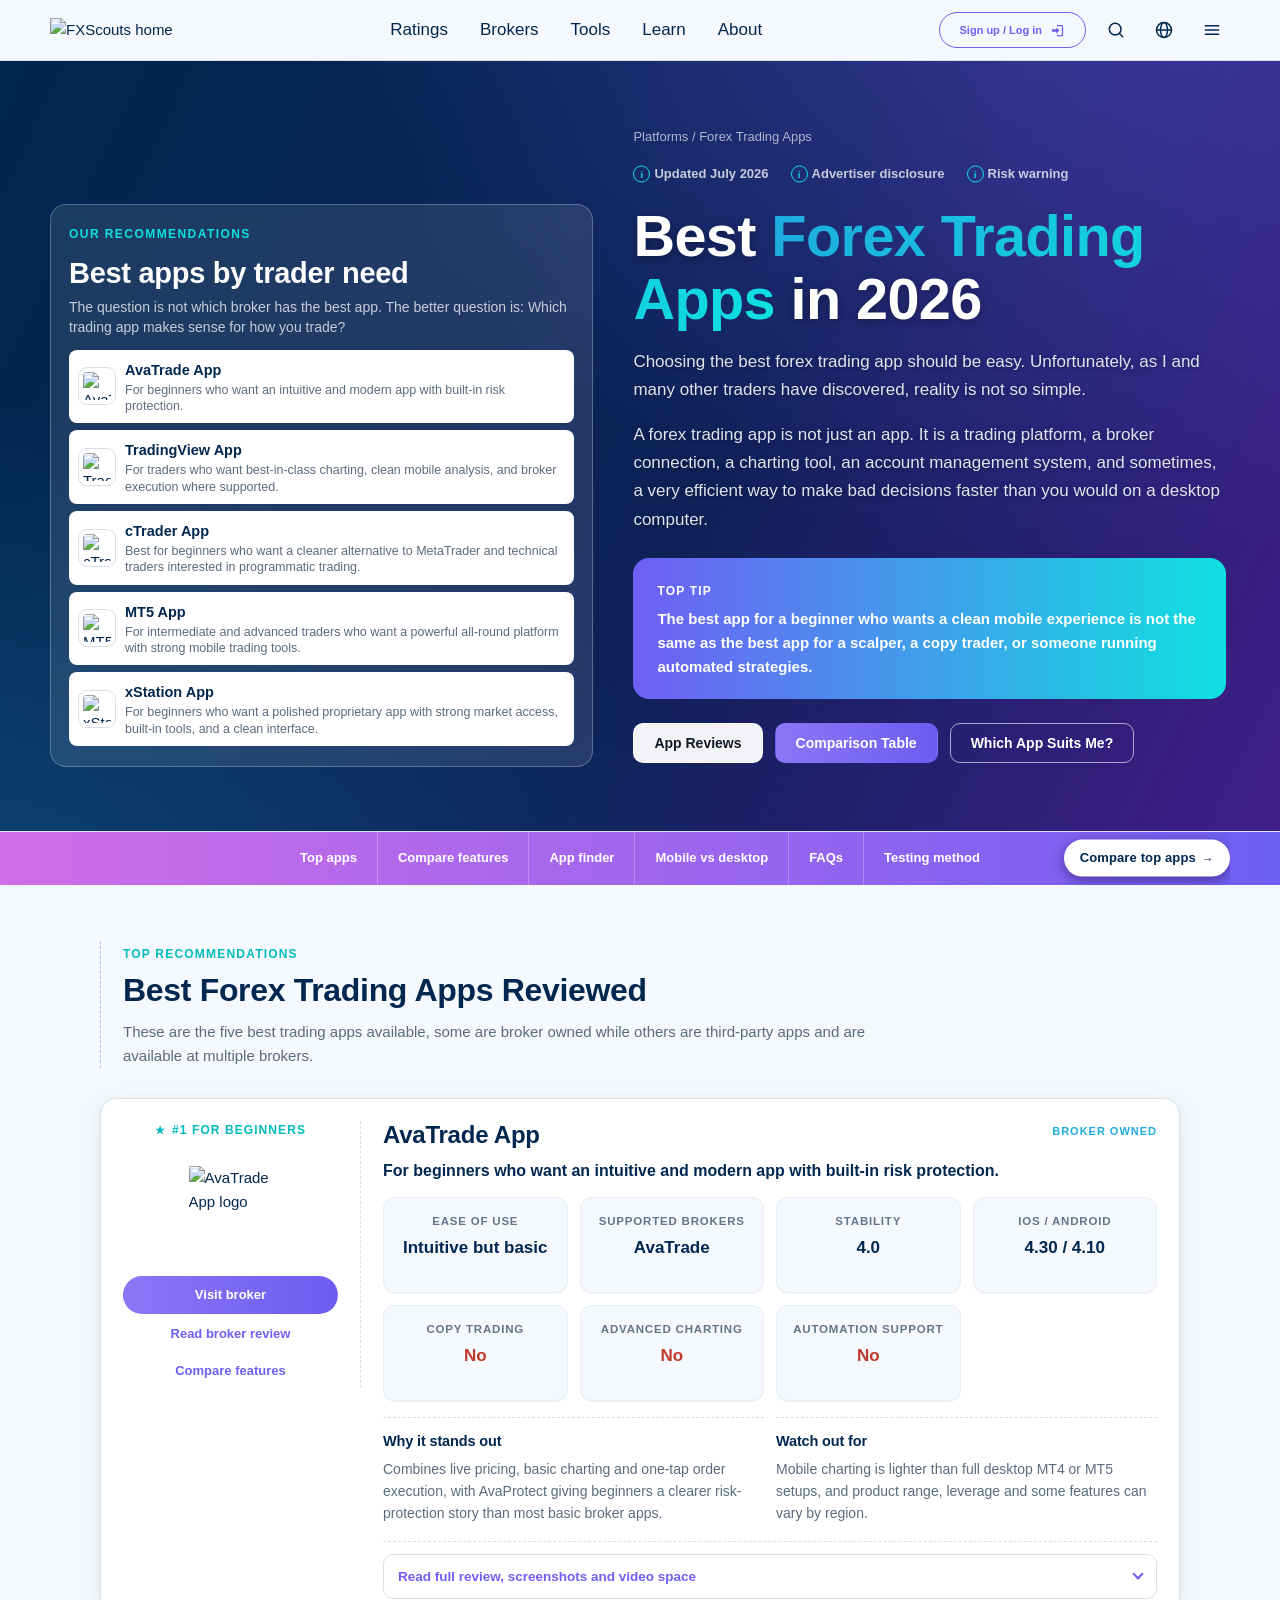
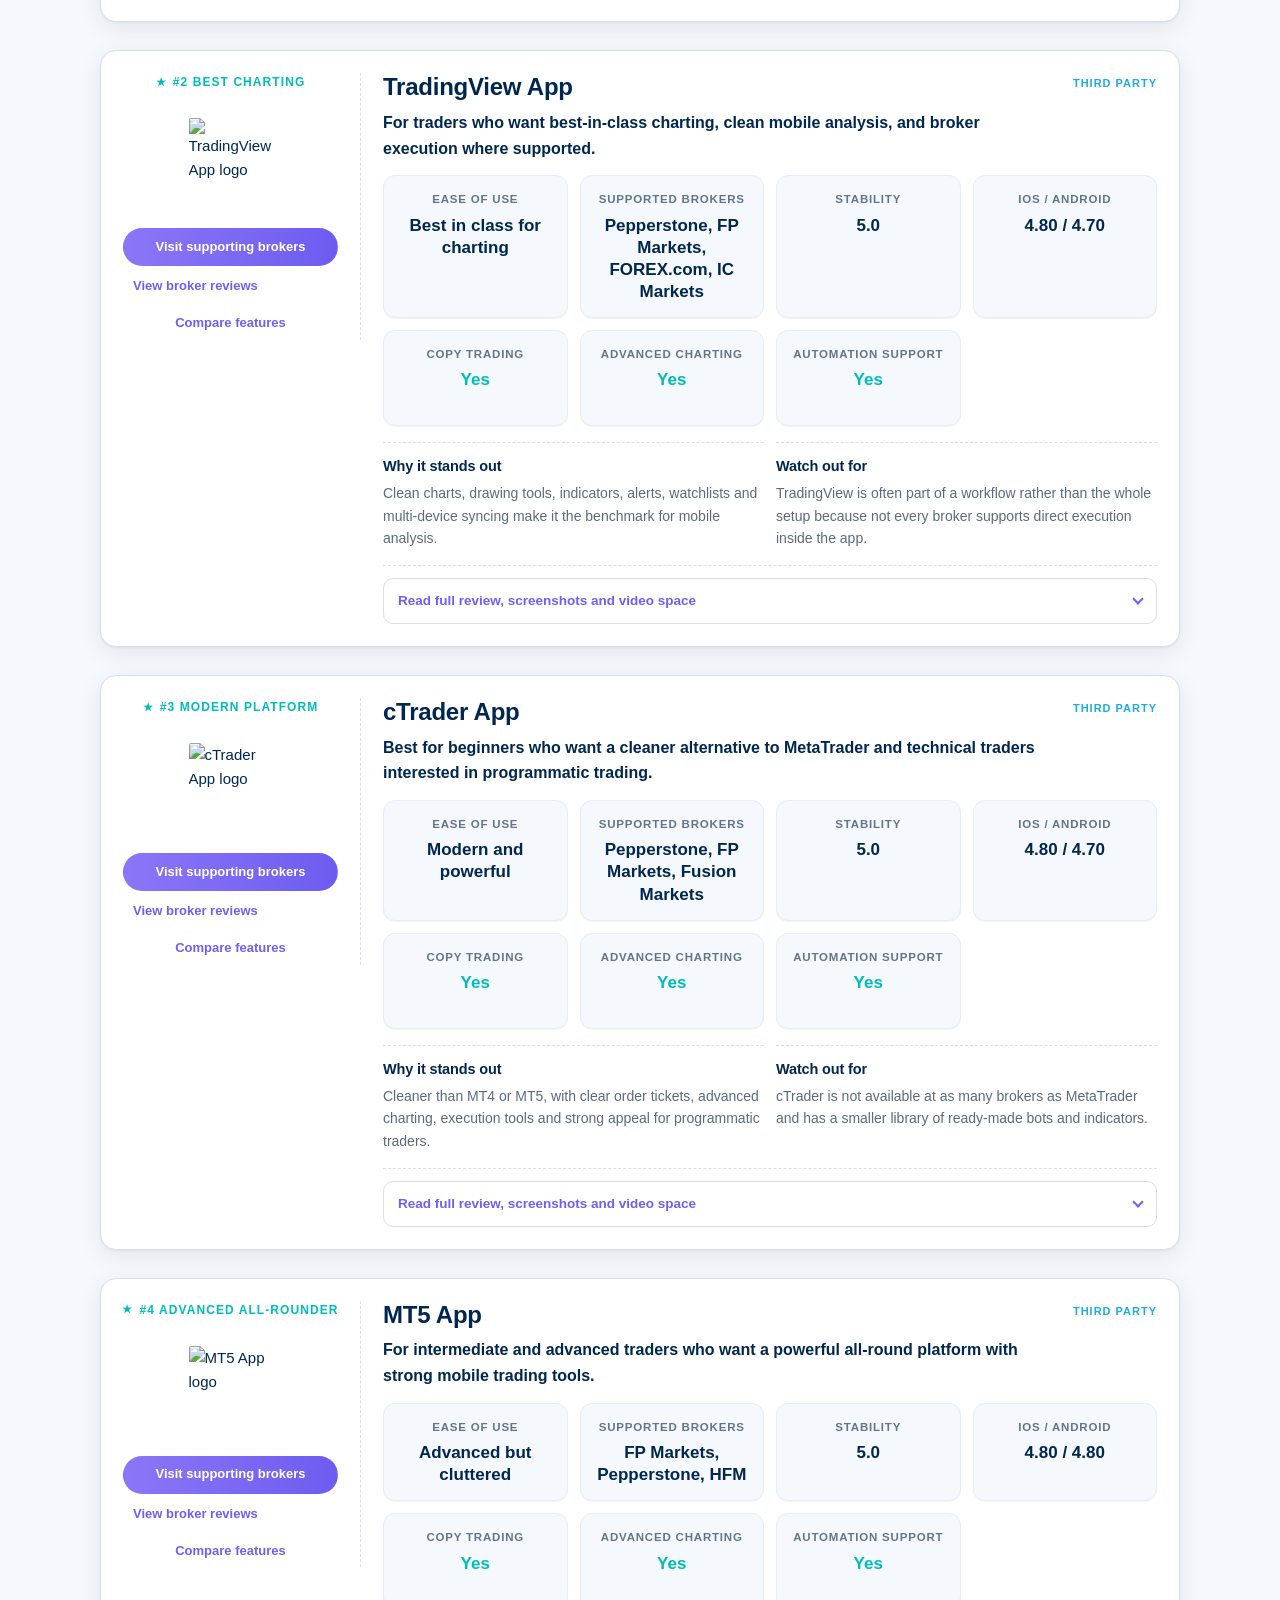
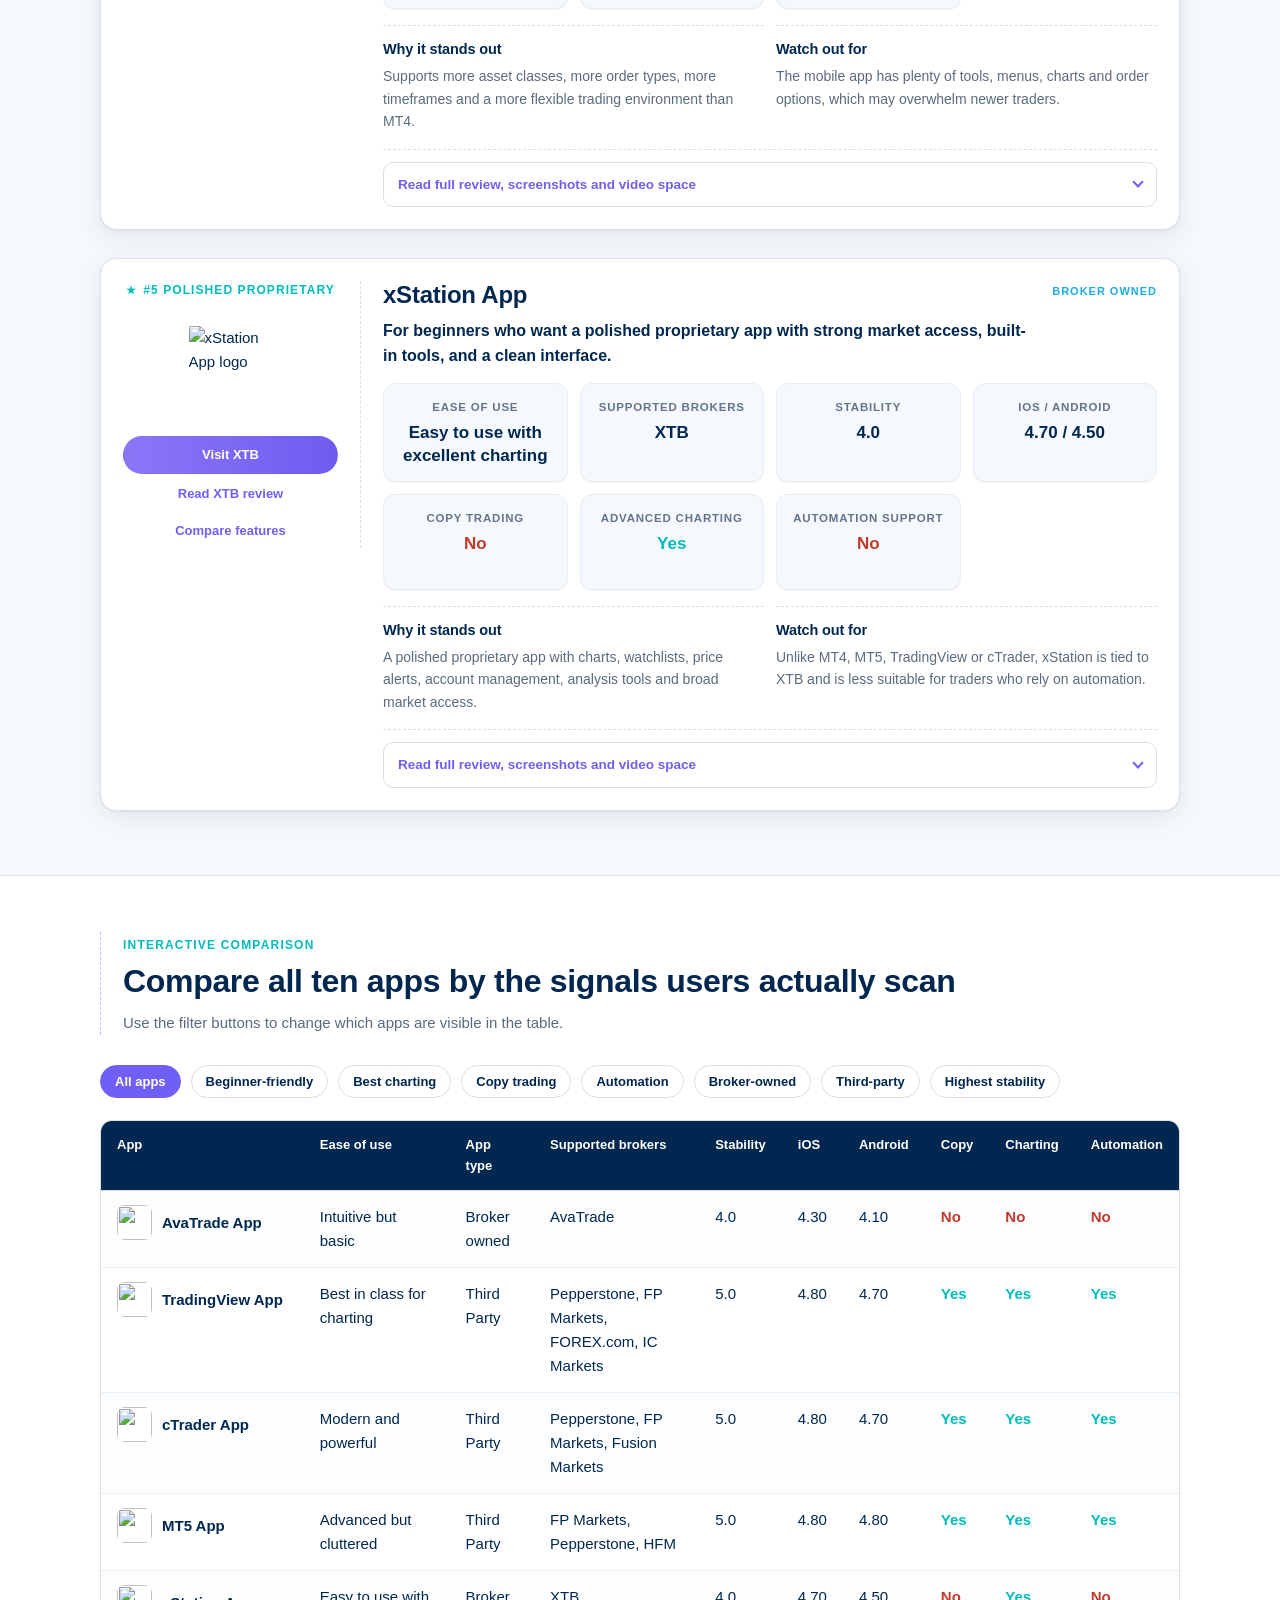
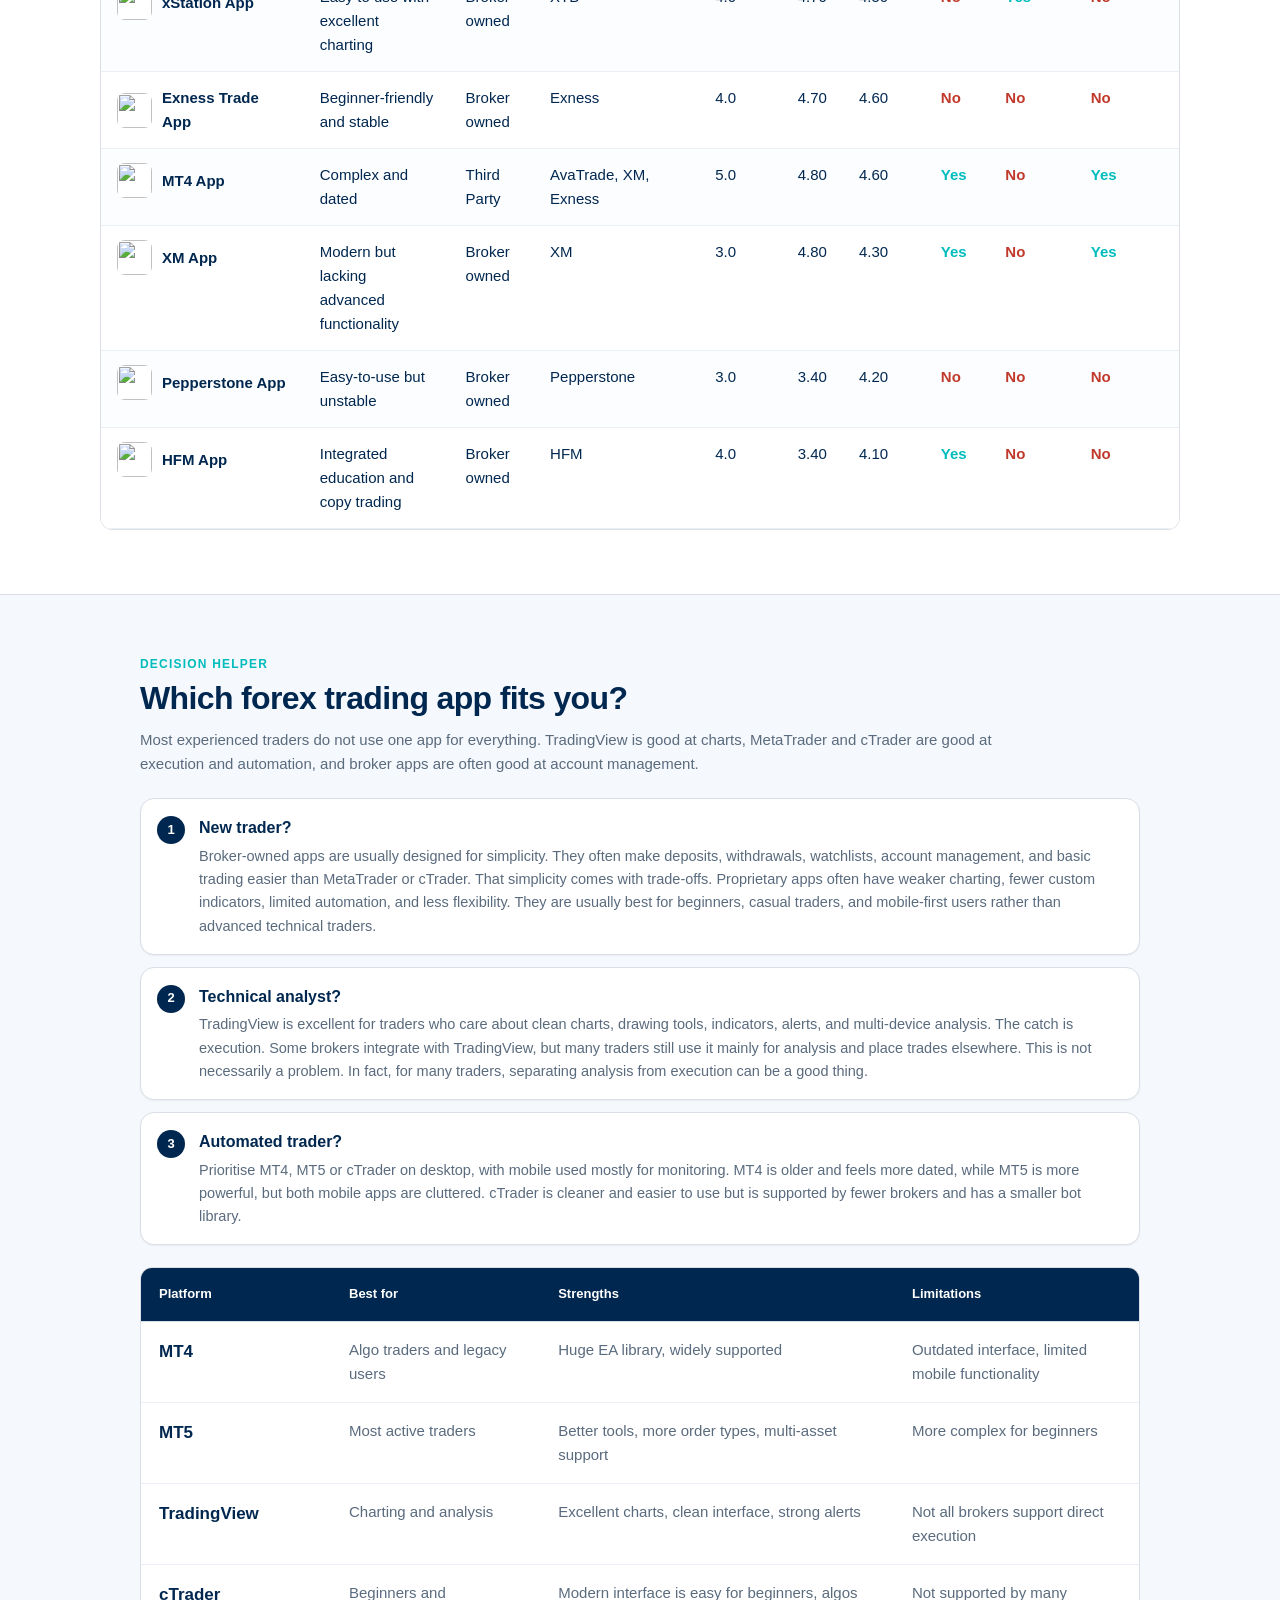
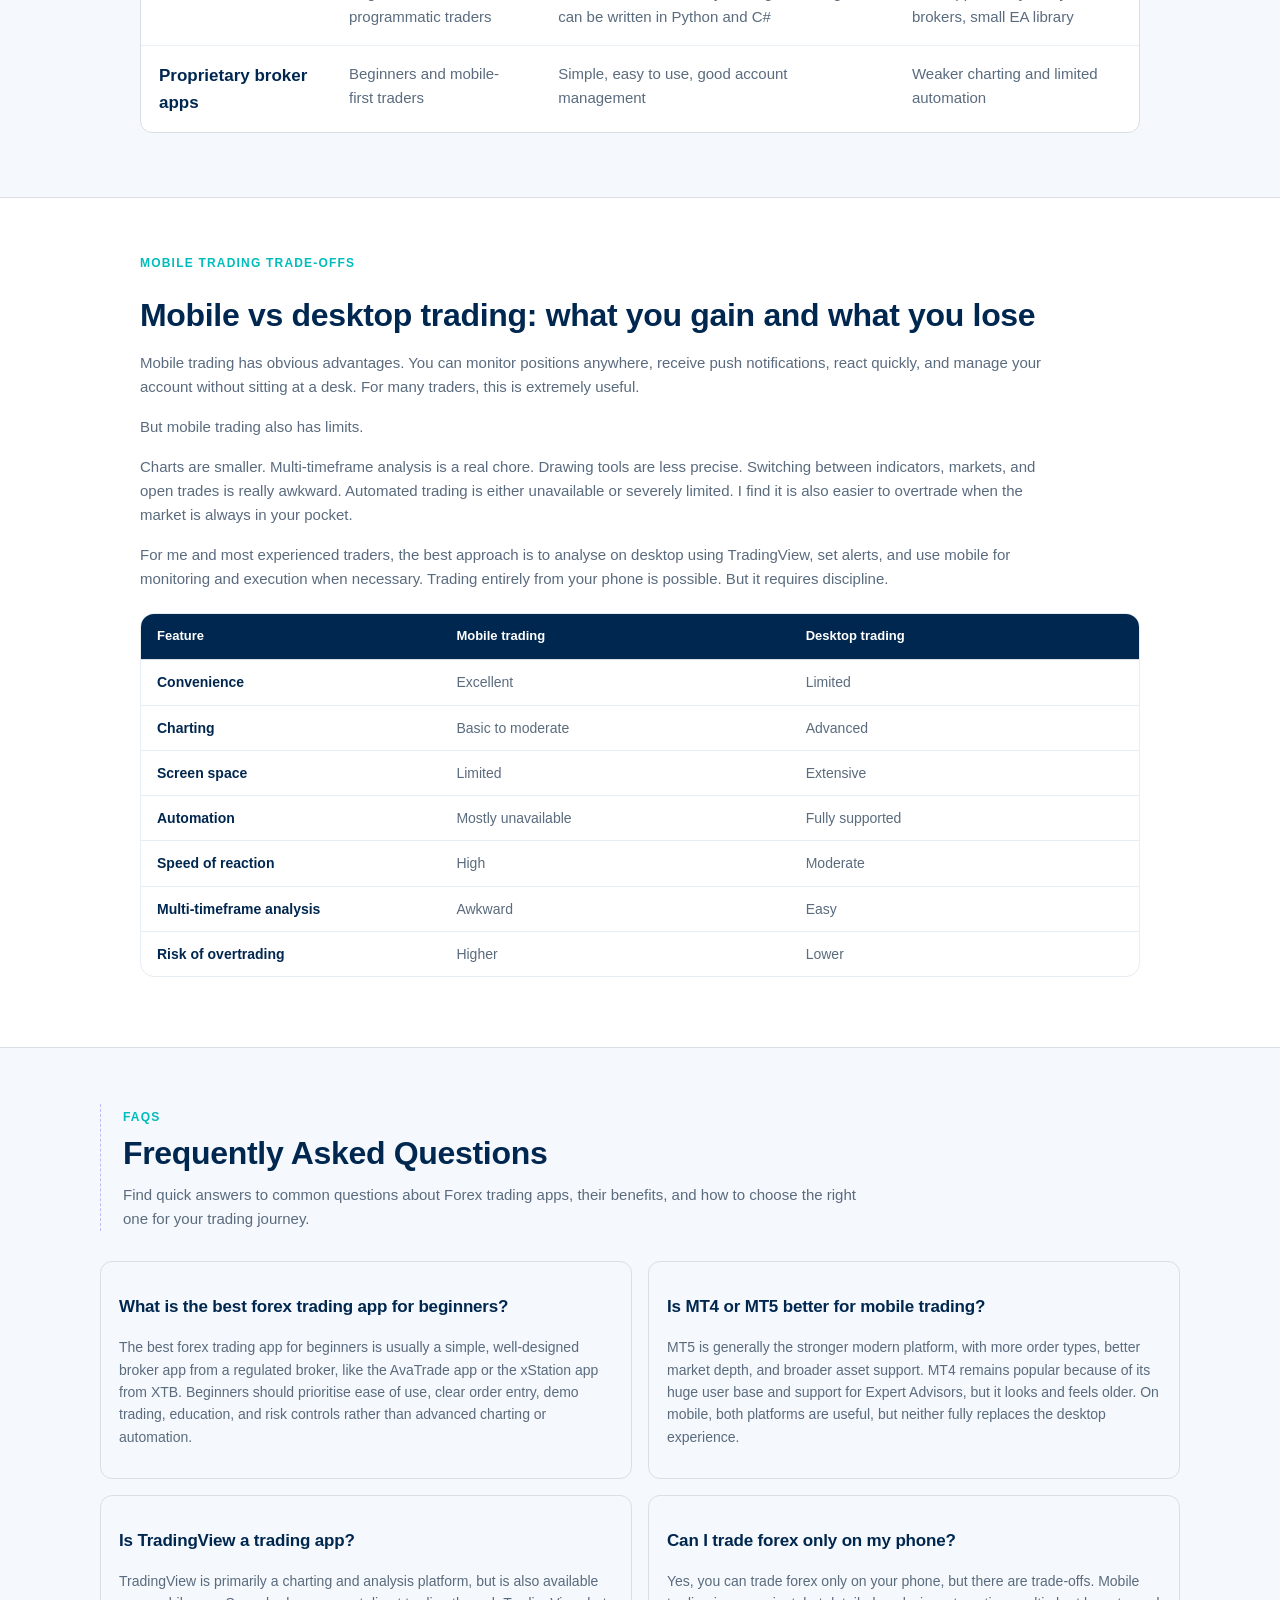
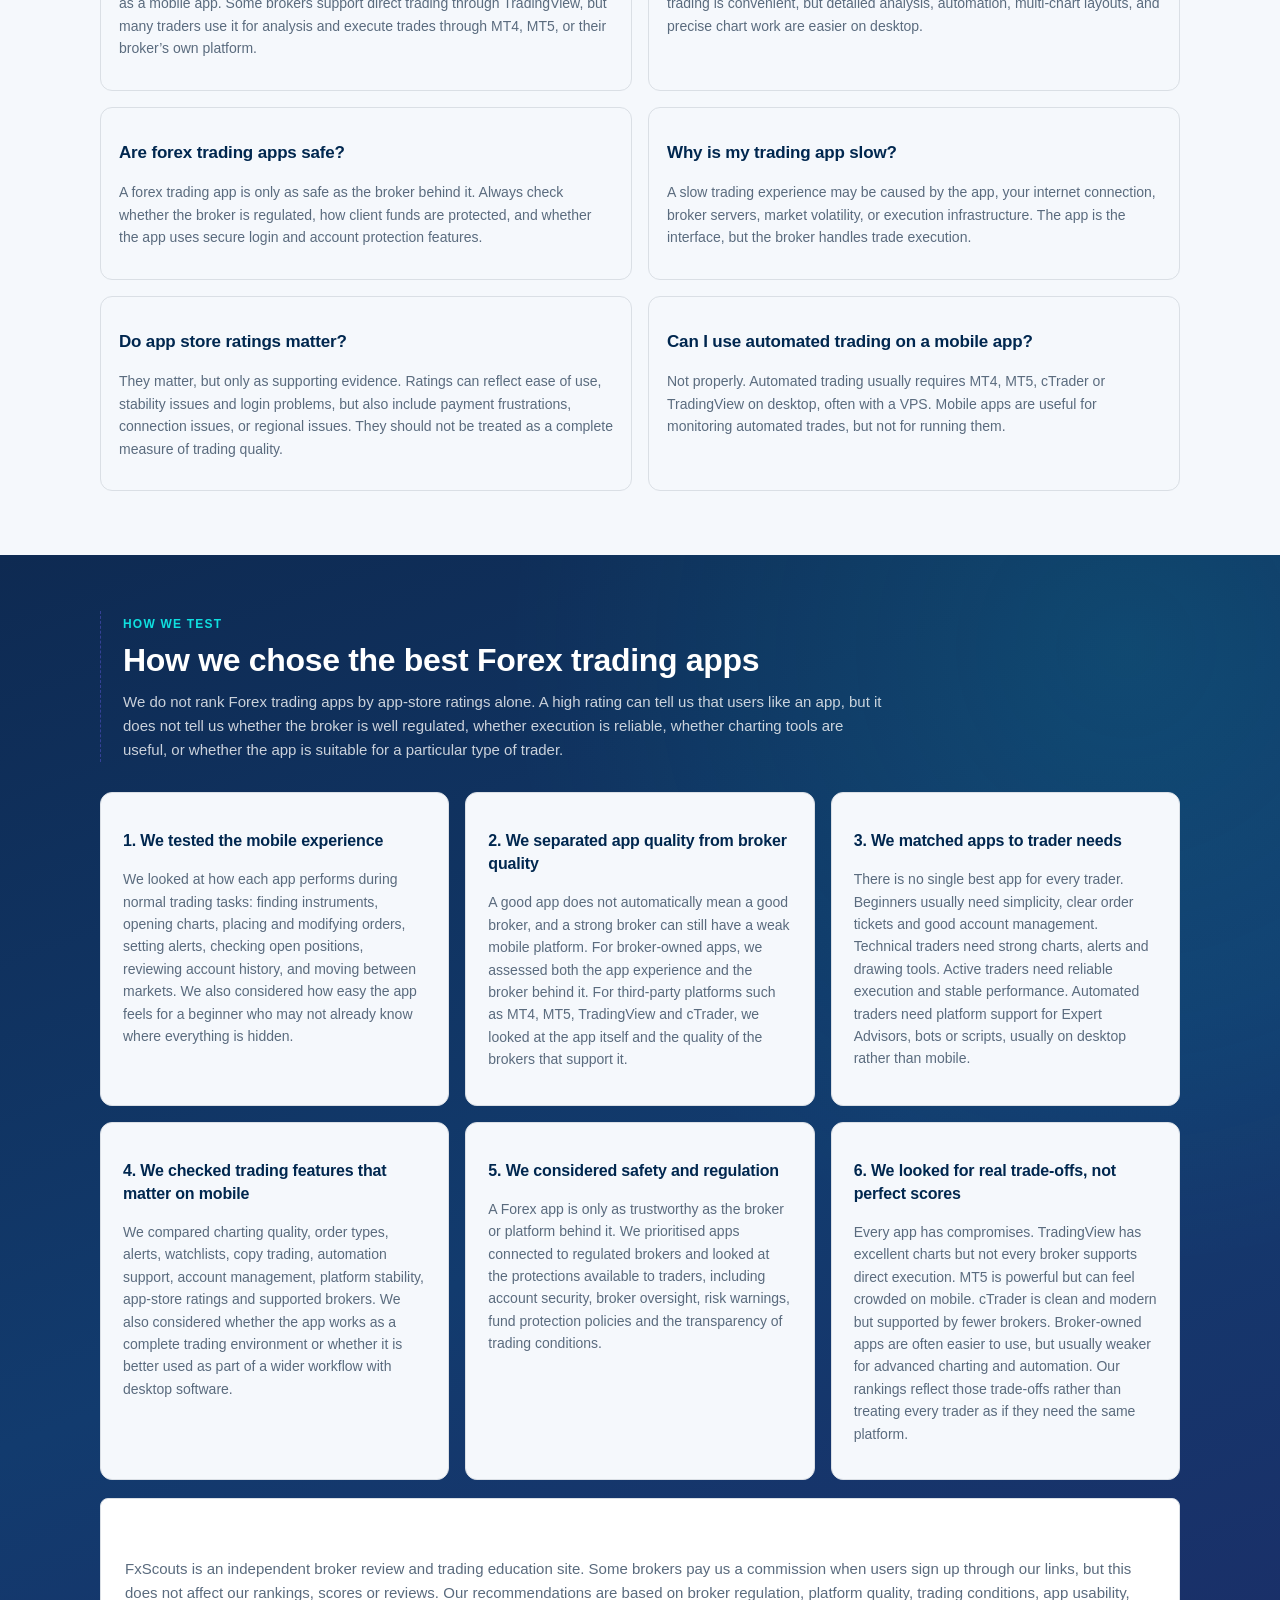
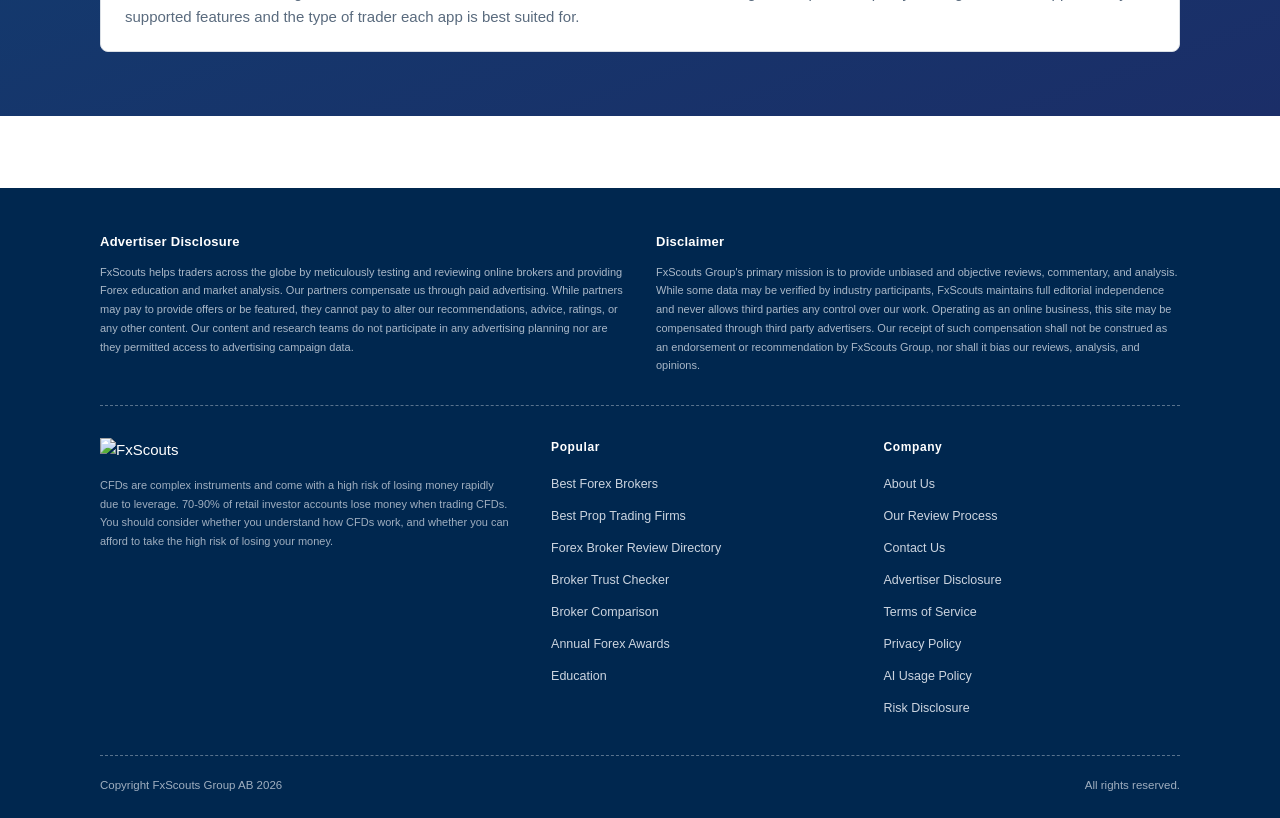
==== commit 644ec7d2: "correct favicon added" ====
--- a/index.html
+++ b/index.html
@@ -1,6 +1,6 @@
 <!doctype html>
 <html lang="en">
-<head><meta charset="utf-8"><meta name="viewport" content="width=device-width, initial-scale=1"><title>FxScouts Forex Trading Apps</title><meta name="description" content="Best Forex Trading Apps Tested and Reviewed."><link rel="stylesheet" href="FXScouts_Forex_Apps_Wireframe.css?v=19"></head>
+<head><meta charset="utf-8"><meta name="viewport" content="width=device-width, initial-scale=1"><title>FxScouts Forex Trading Apps</title><meta name="description" content="Best Forex Trading Apps Tested and Reviewed."><link rel="apple-touch-icon" sizes="180x180" href="https://fxscouts.com/wp-content/themes/ls-theme-fxscouts/dist/favicon/apple-touch-icon.png"><link rel="icon" type="image/png" sizes="32x32" href="https://fxscouts.com/wp-content/themes/ls-theme-fxscouts/dist/favicon/favicon-32x32.png"><link rel="icon" type="image/png" sizes="16x16" href="https://fxscouts.com/wp-content/themes/ls-theme-fxscouts/dist/favicon/favicon-16x16.png"><link rel="shortcut icon" href="https://fxscouts.com/wp-content/themes/ls-theme-fxscouts/dist/favicon/favicon.ico"><link rel="stylesheet" href="FXScouts_Forex_Apps_Wireframe.css?v=24"></head>
 <body>
 <header class="site-header fx-header" id="top">
   <div class="container fx-header-inner">
@@ -149,6 +149,10 @@
                 <a href="https://fxscouts.com/pip-racer/"><strong>Pip Racer</strong><span>Practice fast pip math</span></a>
               </div>
             </section>
+            <a class="fx-menu-promo" href="https://fxscouts.com/trading-journal/">
+              <strong>FxScouts Trading Journal</strong>
+              <span>Track decisions, risk, and results.</span>
+            </a>
           </div>
         </li>
         <li class="fx-menu-item has-mega" data-menu>
@@ -164,6 +168,10 @@
                 <a href="https://fxscouts.com/forex-education/glossary/"><strong>Forex Glossary</strong><span>Trading terms explained</span></a>
               </div>
             </section>
+            <a class="fx-menu-promo" href="https://fxscouts.com/trading-journal/">
+              <strong>FxScouts Trading Journal</strong>
+              <span>Track decisions, risk, and results.</span>
+            </a>
           </div>
         </li>
         <li class="fx-menu-item has-mega" data-menu>
@@ -197,6 +205,10 @@
                 </div>
               </section>
             </div>
+            <a class="fx-menu-promo" href="https://fxscouts.com/trading-journal/">
+              <strong>FxScouts Trading Journal</strong>
+              <span>Track decisions, risk, and results.</span>
+            </a>
           </div>
         </li>
       </ul>
@@ -341,7 +353,7 @@
 <a class="decision-card" href="#app-4"><img class="app-logo" src="https://fxscouts.com/wp-content/themes/ls-theme-fxscouts/dist/img/app/medium/metatrader5.png" alt="MT5 App logo"><div><strong>MT5 App</strong><small>For intermediate and advanced traders who want a powerful all-round platform with strong mobile trading tools.</small></div></a>
 <a class="decision-card" href="#app-5"><img class="app-logo" src="https://fxscouts.com/wp-content/themes/ls-theme-fxscouts/dist/img/app/medium/xstationapp.png" alt="xStation App logo"><div><strong>xStation App</strong><small>For beginners who want a polished proprietary app with strong market access, built-in tools, and a clean interface.</small></div></a></div></aside><section class="intro-card"><p class="breadcrumb">Platforms / Forex Trading Apps</p><div class="meta-row"><span class="meta-pill" tabindex="0" data-tooltip="Chris Cammack is the Partner Manager and a financial writer at FxScouts. Chris builds and maintains our relationships with our partners to provide our users with the best Forex trading experience.">Updated July 2026</span><span class="meta-pill" tabindex="0" data-tooltip="Some brokers pay us a commission when a user signs up via our links. These commissions do not affect our rankings, scores, or reviews in any way.">Advertiser disclosure</span><span class="meta-pill risk" tabindex="0" data-tooltip="CFDs are complex instruments and come with a high risk of losing money rapidly due to leverage. 70-90% of retail investor accounts lose money when trading CFDs. You should consider whether you understand how CFDs work, and whether you can afford to take the high risk of losing your money. Clients can lose more than they deposit. All trading involves risk.">Risk warning</span></div><h1>Best <span class="text-accent">Forex Trading Apps</span> in 2026</h1><p class="lead">Choosing the best forex trading app should be easy. Unfortunately, as I and many other traders have discovered, reality is not so simple.</p> <p class="lead">A forex trading app is not just an app. It is a trading platform, a broker connection, a charting tool, an account management system, and sometimes, a very efficient way to make bad decisions faster than you would on a desktop computer.</p>
 <div class="quick-answer-card"><span class="label">Top tip</span><p>The best app for a beginner who wants a clean mobile experience is not the same as the best app for a scalper, a copy trader, or someone running automated strategies.</p></div><div class="hero-actions"><a class="button secondary" href="#apps">App Reviews</a><a class="button primary" href="#compare">Comparison Table</a><a class="button ghost" href="#finder">Which App Suits Me?</a></div></section></div></section>
-<nav class="toc-bar"><div class="container toc-bar-inner"><a href="#apps">Top app cards</a><a href="#compare">Compare features</a><a href="#finder">App finder</a><a href="#education">Mobile vs desktop</a><a href="#faq">FAQs</a><a href="#methodology">Testing method</a></div></nav>
+<nav class="toc-bar"><div class="container toc-bar-inner"><a href="#apps">Top apps</a><a href="#compare">Compare features</a><a href="#finder">App finder</a><a href="#education">Mobile vs desktop</a><a href="#faq">FAQs</a><a href="#methodology">Testing method</a><a class="toc-compare" href="#compare">Compare top apps</a></div></nav>
 <section class="section-pad" id="apps"><div class="container"><div class="section-heading"><div><span class="eyebrow">Top recommendations</span><h2>Best Forex Trading Apps Reviewed</h2><p>These are the five best trading apps available, some are broker owned while others are third-party apps and are available at multiple brokers.</p></div></div><div class="review-stack"><article class="review-card" id="app-1">
   <aside class="review-left">
     <span class="rank-badge">#1 For beginners</span>
@@ -598,6 +610,8 @@
       <h2>Mobile vs desktop trading: what you gain and what you lose</h2>
       <p>Mobile trading has obvious advantages. You can monitor positions anywhere, receive push notifications, react quickly, and manage your account without sitting at a desk. For many traders, this is extremely useful.</p>
       <p>But mobile trading also has limits.</p>
+      <p>Charts are smaller. Multi-timeframe analysis is a real chore. Drawing tools are less precise. Switching between indicators, markets, and open trades is really awkward. Automated trading is either unavailable or severely limited. I find it is also easier to overtrade when the market is always in your pocket.</p>
+      <p>For me and most experienced traders, the best approach is to analyse on desktop using TradingView, set alerts, and use mobile for monitoring and execution when necessary. Trading entirely from your phone is possible. But it requires discipline.</p>
 
       <div class="mobile-desktop-table" role="region" aria-label="Mobile trading versus desktop trading comparison" tabindex="0">
         <table>
@@ -647,9 +661,6 @@
           </tbody>
         </table>
       </div>
-
-      <p>Charts are smaller. Multi-timeframe analysis is a real chore. Drawing tools are less precise. Switching between indicators, markets, and open trades is really awkward. Automated trading is either unavailable or severely limited. I find it is also easier to overtrade when the market is always in your pocket.</p>
-      <p>For me and most experienced traders, the best approach is to analyse on desktop using TradingView, set alerts, and use mobile for monitoring and execution when necessary. Trading entirely from your phone is possible. But it requires discipline.</p>
     </article>
   </div>
 </section>
@@ -814,22 +825,45 @@
 </footer><script>const buttons=document.querySelectorAll('.filter-chips button');const rows=document.querySelectorAll('.comparison-table tbody tr');const empty=document.querySelector('.empty-state');buttons.forEach(button=>button.addEventListener('click',()=>{buttons.forEach(b=>b.classList.remove('active'));button.classList.add('active');const filter=button.dataset.filter;let visible=0;rows.forEach(row=>{const show=filter==='all'||row.dataset.category.split(' ').includes(filter);row.hidden=!show;if(show)visible+=1;});if(empty)empty.hidden=visible!==0;}));</script><script>
 (function () {
   const sticky = document.getElementById('sticky-cta');
+  if (!sticky) return;
+  /* A/B: variant B (bottom bar) is opted into with ?cta=b —
+     variant A (default) keeps the toc-bar pill instead */
+  const variantB = new URLSearchParams(location.search).get('cta') === 'b';
+  document.body.classList.toggle('cta-b', variantB);
+  if (!variantB) return;
+
+  const KEY = 'fx-compare-cta-dismissed';
+  let dismissed = false;
+  try { dismissed = localStorage.getItem(KEY) === '1'; } catch (e) {}
+  const closeBtn = sticky.querySelector('.sticky-cta-close');
+  const compareSection = document.getElementById('compare');
+
   const hero = document.querySelector('.hero');
-  if (!sticky || !hero) return;
-  let dismissed = false;
-  const closeBtn = sticky.querySelector('.sticky-cta-close');
   function updateSticky() {
-    const heroBottom = hero.offsetTop + hero.offsetHeight;
-    sticky.classList.toggle('is-visible', !dismissed && window.scrollY > heroBottom - 120);
+    if (dismissed) { sticky.classList.remove('is-visible'); return; }
+    const max = document.documentElement.scrollHeight - window.innerHeight;
+    /* earned appearance: the hero has been scrolled past */
+    const engaged = hero
+      ? window.scrollY > hero.offsetTop + hero.offsetHeight - 200
+      : (max > 0 && window.scrollY / max > 0.1);
+    /* suppressed while the comparison section itself is on screen */
+    let inCompare = false;
+    if (compareSection) {
+      const r = compareSection.getBoundingClientRect();
+      inCompare = r.top < window.innerHeight && r.bottom > 0;
+    }
+    /* and suppressed near the footer */
+    const nearBottom = max - window.scrollY < 300;
+    sticky.classList.toggle('is-visible', engaged && !inCompare && !nearBottom);
   }
   window.addEventListener('scroll', updateSticky, { passive: true });
   window.addEventListener('resize', updateSticky);
   updateSticky();
   if (closeBtn) {
     closeBtn.addEventListener('click', function () {
-      dismissed = true;
+      dismissed = true; /* dismissal sticks across visits */
+      try { localStorage.setItem(KEY, '1'); } catch (e) {}
       sticky.classList.remove('is-visible');
-      window.removeEventListener('scroll', updateSticky);
     });
   }
 })();
@@ -899,6 +933,105 @@
     });
     desktop.addEventListener('change', closeHamPanel);
   }
+
+  /* Live-site photo thumbnails for menu links (extracted from fxscouts.com) */
+  const FX_THUMBS = {"/forex-brokers":"/wp-content/uploads/sites/20/2024/11/ECB-Building-resized-50x50.jpg","/forex-brokers/brokers-for-beginners":"/wp-content/uploads/sites/20/2024/04/Urban19-900x900-1-50x50.jpg","/forex-brokers/bonuses":"/wp-content/uploads/sites/20/2024/09/City-of-London-scaled-50x50.jpg","/forex-brokers/demo-accounts":"/wp-content/uploads/sites/20/2024/10/Hero-Demo-Library-50x50.jpg","/forex-brokers/lowest-spreads":"/wp-content/uploads/sites/20/2024/04/Urban18-400x400-1-50x50.jpg","/forex-brokers/islamic-accounts":"/wp-content/uploads/sites/20/2024/10/Dubai-800w-50x50.jpg","/forex-brokers/best-ecn-brokers":"/wp-content/uploads/sites/20/2024/04/Interface20-900x900-1-50x50.jpg","/forex-brokers/highest-leverage-forex-brokers":"/wp-content/uploads/sites/20/2024/11/Hero-Abstract-purple-circles.jpg","/forex-brokers/mt4-forex-brokers":"/wp-content/uploads/sites/20/2024/08/mt4-sign-50x50.png","/best-forex-trading-platforms":"/wp-content/uploads/sites/20/2024/04/Interface6-900x900-1-50x50.jpg","/forex-brokers/mt5-forex-brokers":"/wp-content/uploads/sites/20/2024/10/metatrader5-sign-1-1-50x50.png","/forex-brokers/best-copy-trading-forex-brokers":"/wp-content/uploads/sites/20/2024/04/Urban16-400x400-1-50x50.jpg","/forex-brokers/ctrader-brokers":"/wp-content/uploads/sites/20/2024/08/ctrader_round-50x50.png","/forex-trading-apps":"/wp-content/uploads/sites/20/2024/11/Trading-Apps-5050-resized-50x50.jpg","/forex-brokers/tradingview":"/wp-content/uploads/sites/20/2024/08/tradingview-sign-50x50.png","/cfd-trading":"/wp-content/uploads/sites/20/2024/04/Urban23-400x400-1-50x50.jpg","/cryptocurrency-trading":"/wp-content/uploads/sites/20/2024/06/bitcoin_1044x600-50x50.jpg","/forex-brokers/equities-brokers":"/wp-content/uploads/sites/20/2024/04/CityImage14-900x900-1-50x50.jpg","/forex-brokers/vix-volatility-brokers":"/wp-content/uploads/sites/20/2024/04/CityImage34-900x900-1-50x50.jpg","/forex-brokers/best-gold-trading-brokers":"/wp-content/uploads/sites/20/2024/09/City-of-London-scaled-50x50.jpg","/best-forex-brokers-in-the-uk":"/wp-content/uploads/sites/20/2025/11/122.jpg","/us/forex-brokers":"/wp-content/plugins/ls-framework/dist/img/country/us.svg","/forex-brokers/forex-brokers-in-canada":"/wp-content/plugins/ls-framework/dist/img/country/ca.svg","/dfsa":"/wp-content/plugins/ls-framework/dist/img/country/ae.svg","/best-forex-brokers-in-south-africa":"/wp-content/plugins/ls-framework/dist/img/country/za.svg","/best-forex-brokers-in-australia":"/wp-content/uploads/sites/20/2019/09/australia-flag-e1478544618800-1.png","/forex-brokers/best-forex-brokers-in-hong-kong":"/wp-content/uploads/sites/20/2026/03/Hong-Kong-Flag.png","/forex-brokers/best-forex-brokers-in-singapore":"/wp-content/uploads/sites/20/2026/03/Singapore-Flag-white-border.png","/forex-brokers/managed-forex-accounts":"/wp-content/uploads/sites/20/2024/11/MAMM-Accounts-5050-50x50.jpg","/spread-betting":"/wp-content/uploads/sites/20/2024/10/City-of-London-scaled-1-50x50.jpg","/broker/pepperstone":"/wp-content/themes/ls-theme-fxscouts/dist/img/broker/small/pepperstone.svg","/broker/tickmill":"/wp-content/themes/ls-theme-fxscouts/dist/img/broker/small/tickmill.svg","/broker/icmarkets":"/wp-content/themes/ls-theme-fxscouts/dist/img/broker/small/icmarkets.svg","/broker/blackbullmarkets":"/wp-content/themes/ls-theme-fxscouts/dist/img/broker/small/blackbullmarkets.svg","/broker/xm":"/wp-content/themes/ls-theme-fxscouts/dist/img/broker/small/xm.png","/broker/xtb":"/wp-content/themes/ls-theme-fxscouts/dist/img/broker/small/xtb.svg","/broker/ig":"/wp-content/themes/ls-theme-fxscouts/dist/img/broker/small/ig.svg","/broker-search":"/wp-content/themes/ls-theme-fxscouts/dist/img/nav-icons/circle-path.jpg","/broker-comparison":"/wp-content/uploads/sites/20/2024/04/HumanInterior16-900x900-1-50x50.jpg","/broker-trust-checker":"/wp-content/uploads/sites/20/2024/11/Hammer-50x50.jpg","/state-of-the-forex-market/trust-and-regulation":"/wp-content/uploads/sites/20/2026/04/Award-icon.png","/our-review-process":"/wp-content/themes/ls-theme-fxscouts/dist/img/nav-icons/circle-path.jpg","/trading-journal":"/wp-content/uploads/sites/20/2026/04/trading-journal-icon-1.png","/currency-pairs":"/wp-content/uploads/sites/20/2024/06/eurusd1_1044x600-50x50.jpg","/traders-hub":"/wp-content/uploads/sites/20/2026/04/Traders-Hub-Icon-v2.png","/economic-calendar":"/wp-content/uploads/sites/20/2024/04/Urban19-400x400-1-50x50.jpg","/tools/position-size-calculator":"/wp-content/themes/ls-theme-fxscouts/dist/img/nav-icons/rhombus-path.jpg","/tools/leverage-calculator":"/wp-content/themes/ls-theme-fxscouts/dist/img/nav-icons/rhombus-path.jpg","/pip-racer":"/wp-content/uploads/sites/20/2026/05/pip-racer-icon.png","/forex-education":"/wp-content/uploads/sites/20/2019/09/learn-to-trade-forex-50x50.jpg","/fxscouts-forex-video-tutorials":"/wp-content/uploads/sites/20/2025/09/video_page_menu_icon.png","/fxscouts-podcasts":"/wp-content/uploads/sites/20/2024/11/Podcast-header-resized-50x50.jpg","/quarterly-reports":"/wp-content/uploads/sites/20/2020/04/broker-review-trading-instruments.jpg","/forex-education/glossary":"/wp-content/uploads/sites/20/2025/06/glossary.jpg","/about-us":"/wp-content/uploads/sites/20/2024/08/2-1-300x300-1-50x50.png","/forex-awards":"/wp-content/uploads/sites/20/2024/04/HumanInterior30-1920x1200-1-50x50.jpg","/about-us/why-trust-us":"https://fxscouts.br.com/wp-content/uploads/sites/3/2025/03/shaking-hands-euro.jpg","/about-us/contact-us":"/wp-content/uploads/sites/20/2024/04/HumanInterior18-900x900-1-50x50.jpg","/about-us/risk-disclosure":"/wp-content/themes/ls-theme-fxscouts/dist/img/nav-icons/dodecagon-path.jpg","/events":"/wp-content/uploads/sites/20/2025/05/forex-webinars-menu-icon.jpg"};
+  document.querySelectorAll('.fx-link-grid a').forEach(function (a) {
+    let u;
+    try { u = new URL(a.href); } catch (e) { return; }
+    if (!/fxscouts\.com$/.test(u.hostname)) return;
+    const src = FX_THUMBS[u.pathname.replace(/\/$/, '')];
+    if (!src) return;
+    const img = document.createElement('img');
+    img.src = src.indexOf('http') === 0 ? src : 'https://fxscouts.com' + src;
+    img.alt = '';
+    img.loading = 'lazy';
+    img.className = 'fx-thumb' + (/\.(svg|png)(\?|$)/.test(src) ? ' fx-thumb-logo' : '');
+    a.classList.add('has-thumb');
+    a.prepend(img);
+  });
+
+  /* Directional panel slide: the incoming panel slides in from the
+     side you're moving toward while the outgoing one is pushed out
+     the opposite way (live-site mechanic) */
+  document.querySelectorAll('.fx-mega-tabs').forEach(function (tabs) {
+    const buttons = Array.prototype.slice.call(tabs.querySelectorAll('[data-tab]'));
+    const mega = tabs.closest('.fx-mega');
+    const panels = buttons.map(function (b) {
+      return mega ? mega.querySelector('[data-panel="' + b.getAttribute('data-tab') + '"]') : null;
+    });
+    let last = buttons.findIndex(function (b) { return b.classList.contains('is-active'); });
+    tabs.addEventListener('click', function (e) {
+      const btn = e.target.closest('[data-tab]');
+      if (!btn) return;
+      const idx = buttons.indexOf(btn);
+      if (idx < 0 || idx === last) return;
+      const down = idx > last;
+      const newPanel = panels[idx];
+      const oldPanel = panels[last];
+      if (newPanel) {
+        newPanel.classList.remove('fx-slide-up', 'fx-slide-down', 'fx-leave-up', 'fx-leave-down');
+        void newPanel.offsetWidth;
+        newPanel.classList.add(down ? 'fx-slide-down' : 'fx-slide-up');
+      }
+      if (oldPanel && oldPanel !== newPanel) {
+        oldPanel.classList.remove('fx-slide-up', 'fx-slide-down', 'fx-leave-up', 'fx-leave-down');
+        void oldPanel.offsetWidth;
+        oldPanel.classList.add(down ? 'fx-leave-up' : 'fx-leave-down');
+        oldPanel.addEventListener('animationend', function h() {
+          oldPanel.classList.remove('fx-leave-up', 'fx-leave-down');
+          oldPanel.removeEventListener('animationend', h);
+        });
+      }
+      last = idx;
+    });
+  });
+
+  /* Shared-panel behavior: while a menu is open, moving to another nav
+     item crossfades content in place (no close/reopen) — live mechanic */
+  const fxHeader = document.querySelector('.fx-header');
+  if (fxHeader) {
+    let hotTimer = null;
+    let openTimer = null;
+    let anyOpen = false;
+    document.querySelectorAll('.fx-menu-item.has-mega').forEach(function (item) {
+      item.addEventListener('mouseenter', function () {
+        clearTimeout(hotTimer);
+        if (anyOpen) fxHeader.classList.add('fx-menu-hot');
+        /* only count as "open" after the menu has actually appeared —
+           a fast sweep across the nav must never arm the instant
+           crossfade, or panels flash in and out */
+        clearTimeout(openTimer);
+        openTimer = setTimeout(function () { anyOpen = true; }, 120);
+      });
+      item.addEventListener('mouseleave', function () {
+        clearTimeout(openTimer);
+        clearTimeout(hotTimer);
+        hotTimer = setTimeout(function () {
+          anyOpen = false;
+          fxHeader.classList.remove('fx-menu-hot');
+        }, 350);
+      });
+    });
+  }
+
+  /* Close button on each nav mega (live-site ✕); reopens after mouse leaves */
+  document.querySelectorAll('.fx-menu-item .fx-mega').forEach(function (mega) {
+    const x = document.createElement('button');
+    x.type = 'button';
+    x.className = 'fx-mega-x' + (mega.querySelector('.fx-menu-promo') ? ' on-promo' : '');
+    x.setAttribute('aria-label', 'Close menu');
+    x.innerHTML = '&times;';
+    x.addEventListener('click', function () {
+      mega.classList.add('fx-force-closed');
+      const item = mega.closest('.fx-menu-item');
+      if (item) item.classList.remove('is-open');
+      x.blur(); /* keep :focus-within from pinning the page scrim */
+    });
+    mega.appendChild(x);
+    const item = mega.closest('.fx-menu-item');
+    if (item) item.addEventListener('mouseleave', function () { mega.classList.remove('fx-force-closed'); });
+  });
 })();
 </script><script>
 document.addEventListener('DOMContentLoaded', function () {
--- a/FXScouts_Forex_Apps_Wireframe.css
+++ b/FXScouts_Forex_Apps_Wireframe.css
@@ -2104,7 +2104,7 @@
 /* --- Bar --- */
 .site-header.fx-header{
   background:var(--paper);
-  border-bottom:1px dashed rgba(111,95,244,.45);
+  border-bottom:1px solid var(--grey-mid);
   box-shadow:none;
 }
 .fx-header-inner{min-height:60px;gap:20px}
@@ -2689,3 +2689,847 @@
   font-size:14px;
   line-height:1.4;
 }
+
+/* ============================================================
+   FxScouts v17 — exact live-menu match:
+   emerald hover, notch triangles, wide sharp panel, photo
+   thumbnails, flush promo banner, directional panel slide, ✕
+   ============================================================ */
+
+/* Nav trigger: emerald on hover/open (live behavior) */
+.fx-menu-trigger:hover,
+.fx-menu-trigger:focus-visible,
+.fx-menu-item:hover > .fx-menu-trigger,
+.fx-menu-item.is-open > .fx-menu-trigger{
+  color:var(--emerald)!important;
+}
+.fx-nav-indicator{background:var(--emerald)}
+
+/* Notch triangle under the open item */
+@media(min-width:1181px){
+  .fx-menu-item{position:relative}
+  .fx-menu-item::before{
+    content:"";
+    position:absolute;
+    left:50%;
+    bottom:0;
+    transform:translateX(-50%);
+    border:9px solid transparent;
+    border-bottom:9px solid #fff;
+    border-top:0;
+    opacity:0;
+    pointer-events:none;
+    z-index:1;
+    transition:opacity .2s ease .15s;
+  }
+  .fx-menu-item:hover::before,
+  .fx-menu-item:focus-within::before,
+  .fx-menu-item.is-open::before{
+    opacity:1;
+    transition:opacity .2s ease .12s;
+  }
+
+  /* Panel: wide, sharp-cornered, zero outer padding */
+  .fx-menu-item .fx-mega,
+  .fx-hamburger-mega{
+    width:min(1440px,calc(100vw - 48px));
+    border-radius:0;
+    grid-template-columns:230px minmax(0,1fr) 225px;
+    gap:0;
+  }
+  .fx-mega-simple{grid-template-columns:230px minmax(0,1fr)}
+  .fx-menu-item:hover .fx-mega,
+  .fx-menu-item:focus-within .fx-mega,
+  .fx-menu-item.is-open .fx-mega,
+  .fx-hamburger-mega.is-open{
+    padding:0;
+  }
+  .fx-mega-tabs{padding:24px 8px 24px 24px}
+  .fx-mega-panels{padding:24px 28px}
+  .fx-mega-simple > .fx-mega-panel{padding:24px 28px}
+  .fx-mega .fx-menu-promo,
+  .fx-hamburger-mega .fx-menu-promo{
+    border-radius:0;
+    min-height:100%;
+    margin:0;
+  }
+  /* force-closed via ✕ until the pointer leaves */
+  .fx-mega.fx-force-closed{
+    max-height:0!important;
+    padding:0!important;
+    box-shadow:none!important;
+    pointer-events:none!important;
+  }
+}
+
+/* Sidebar active tab: right-pointing arrow notch */
+.fx-mega-tabs button{position:relative}
+.fx-mega-tabs button.is-active::after{
+  content:"";
+  position:absolute;
+  left:100%;
+  top:50%;
+  transform:translateY(-50%);
+  border:9px solid transparent;
+  border-left:9px solid #fff;
+  border-right:0;
+}
+
+/* Photo thumbnails (live assets) replace gradient squares */
+.fx-link-grid a.has-thumb::before{display:none}
+.fx-link-grid a.has-thumb{padding-left:68px}
+.fx-link-grid .fx-thumb{
+  position:absolute;
+  left:10px;
+  top:50%;
+  transform:translateY(-50%);
+  width:44px;
+  height:36px;
+  object-fit:cover;
+  border-radius:5px;
+  transition:width .15s ease,height .15s ease;
+}
+.fx-link-grid .fx-thumb-logo{
+  object-fit:contain;
+  background:#fff;
+  border:1px solid var(--grey-mid);
+  padding:3px;
+}
+.fx-link-grid a:hover .fx-thumb{width:47px;height:39px}
+.fx-link-grid strong{font-size:15px}
+
+/* Promo: real Trading Journal banner art, flush */
+.fx-menu-promo[href*="trading-journal"]{
+  background:url("https://fxscouts.com/wp-content/uploads/sites/20/2026/04/Trading-Journal-banner-210-x-320-px.png") center/cover no-repeat;
+}
+.fx-menu-promo[href*="trading-journal"] strong,
+.fx-menu-promo[href*="trading-journal"] span{
+  position:absolute;
+  width:1px;
+  height:1px;
+  overflow:hidden;
+  clip:rect(0 0 0 0);
+}
+
+/* Directional slide between sidebar categories: true carousel —
+   both panels travel full-height as one strip, old pushed out
+   one edge while the new slides in from the other, clipped at
+   the panel frame. No fades. */
+@keyframes fxPanelFromBottom{
+  from{transform:translateY(106%)}
+  to{transform:none}
+}
+@keyframes fxPanelFromTop{
+  from{transform:translateY(-106%)}
+  to{transform:none}
+}
+@keyframes fxPanelExitUp{
+  from{transform:none}
+  to{transform:translateY(-106%)}
+}
+@keyframes fxPanelExitDown{
+  from{transform:none}
+  to{transform:translateY(106%)}
+}
+.fx-mega-panels{position:relative;overflow:hidden}
+.fx-mega-panel.fx-slide-down{animation:fxPanelFromBottom .32s cubic-bezier(.4,0,.2,1) both;position:relative;z-index:1}
+.fx-mega-panel.fx-slide-up{animation:fxPanelFromTop .32s cubic-bezier(.4,0,.2,1) both;position:relative;z-index:1}
+/* outgoing panel: kept visible as an overlay while it animates out
+   (top/left/right mirror .fx-mega-panels' 24/28px padding) */
+.fx-mega-panel.fx-leave-up,
+.fx-mega-panel.fx-leave-down{
+  display:block;
+  position:absolute;
+  top:24px;
+  left:28px;
+  right:28px;
+  pointer-events:none;
+  z-index:0;
+}
+.fx-mega-panel.fx-leave-up{animation:fxPanelExitUp .32s cubic-bezier(.4,0,.2,1) both}
+.fx-mega-panel.fx-leave-down{animation:fxPanelExitDown .32s cubic-bezier(.4,0,.2,1) both}
+/* tabbed menus: the sidebar already names the category — drop the
+   duplicate panel heading (simple menus keep theirs) */
+.fx-mega-panels .fx-mega-panel h3{display:none}
+
+/* ✕ on nav megas */
+.fx-mega-x{
+  position:absolute;
+  top:12px;
+  right:14px;
+  z-index:2;
+  width:30px;
+  height:30px;
+  border:0;
+  background:transparent;
+  color:var(--ink);
+  font-size:22px;
+  line-height:1;
+  cursor:pointer;
+}
+.fx-mega-x.on-promo{color:#fff;text-shadow:0 1px 4px rgba(0,0,0,.45)}
+.fx-mega-x:hover{color:var(--emerald)}
+@media(max-width:1180px){
+  .fx-mega-x{display:none}
+}
+
+/* v17.1 — simple menus (no sidebar) keep single-column layout */
+@media(min-width:1181px){
+  .fx-mega-simple{grid-template-columns:minmax(0,1fr);width:min(880px,calc(100vw - 48px))}
+}
+
+/* v17.2 — simple-menu selector must outweigh the panel-geometry rule */
+@media(min-width:1181px){
+  .fx-menu-item .fx-mega.fx-mega-simple{
+    grid-template-columns:minmax(0,1fr);
+    width:min(880px,calc(100vw - 48px));
+  }
+}
+
+/* ============================================================
+   FxScouts v18 — shared-panel crossfade (video frame 8):
+   while a menu is open, switching nav items fades content in
+   place; the curtain only runs on first open and final close
+   ============================================================ */
+@media(min-width:1181px){
+  .fx-header.fx-menu-hot .fx-menu-item .fx-mega{
+    opacity:0;
+    transition:
+      opacity .22s ease,
+      max-height 0s linear .22s,
+      padding 0s linear .22s,
+      box-shadow 0s linear .22s;
+  }
+  .fx-header.fx-menu-hot .fx-menu-item:hover .fx-mega,
+  .fx-header.fx-menu-hot .fx-menu-item:focus-within .fx-mega,
+  .fx-header.fx-menu-hot .fx-menu-item.is-open .fx-mega{
+    opacity:1;
+    max-height:calc(100vh - 76px);
+    padding:0;
+    box-shadow:0 30px 60px rgba(0,39,79,.22),0 4px 14px rgba(0,39,79,.10);
+    transition:opacity .22s ease;
+  }
+  /* content follows the panel fade directly in hot mode */
+  .fx-header.fx-menu-hot .fx-menu-item .fx-mega > *{
+    opacity:1;
+    transition:none;
+  }
+  /* notch swaps without the intent delay while hot */
+  .fx-header.fx-menu-hot .fx-menu-item::before{
+    transition:opacity .15s ease;
+  }
+}
+
+/* v18.1 — emerald hover must outweigh the old purple rule */
+.site-header.fx-header .fx-menu-trigger:hover,
+.site-header.fx-header .fx-menu-trigger:focus-visible,
+.site-header.fx-header .fx-menu-item:hover > .fx-menu-trigger,
+.site-header.fx-header .fx-menu-item.is-open > .fx-menu-trigger{
+  color:var(--emerald)!important;
+}
+
+/* ============================================================
+   FxScouts v19 — live-site detail pass:
+   panel floats a step below the bar; no nav underline
+   ============================================================ */
+/* no underline anywhere on nav triggers — kill the flowing
+   indicator and the v10 hover/focus underline */
+.fx-nav-indicator{display:none!important}
+.fx-menu-trigger:hover,
+.fx-menu-trigger:focus-visible{text-decoration:none!important}
+@media(min-width:1181px){
+  /* slight gap: panels drop from 12px below the 60px bar
+     (panels are position:fixed since v14, so this is viewport-relative) */
+  .fx-menu-item .fx-mega,
+  .fx-hamburger-mega{top:72px}
+  .fx-menu-item:hover .fx-mega,
+  .fx-menu-item:focus-within .fx-mega,
+  .fx-menu-item.is-open .fx-mega,
+  .fx-header.fx-menu-hot .fx-menu-item:hover .fx-mega,
+  .fx-header.fx-menu-hot .fx-menu-item:focus-within .fx-mega,
+  .fx-header.fx-menu-hot .fx-menu-item.is-open .fx-mega,
+  .fx-hamburger-mega.is-open{max-height:calc(100vh - 88px)}
+  /* invisible bridge under each item keeps :hover alive while the
+     pointer crosses the gap (the panel's own ::before bridge is
+     clipped by the curtain's overflow:hidden) */
+  .fx-menu-item::after{
+    content:"";
+    position:absolute;
+    left:0;
+    right:0;
+    top:100%;
+    height:12px;
+  }
+  /* notch caret rides the panel's top edge, not the bar */
+  .fx-menu-item::before{bottom:-12px}
+
+  /* Brokers menu: circular logo chips with a violet ring, like
+     the live site (photos in that menu go circular too) */
+  .fx-mega[aria-label="Brokers menu"] .fx-thumb{
+    width:42px;
+    height:42px;
+    border-radius:50%;
+    object-fit:cover;
+  }
+  .fx-mega[aria-label="Brokers menu"] .fx-thumb-logo{
+    border:2px solid #B18CF0;
+    padding:5px;
+    background:#fff;
+    object-fit:contain;
+  }
+  .fx-mega[aria-label="Brokers menu"] .fx-link-grid a:hover .fx-thumb{
+    width:45px;
+    height:45px;
+  }
+}
+
+/* ============================================================
+   FxScouts v20 — live-menu proportions + sidebar treatment:
+   narrower panel; sidebar is a translucent grey column outside
+   the white sheet; tabs are chunky grey buttons w/ purple text;
+   active tab is white w/ purple accent bar + arrow notch
+   ============================================================ */
+@media(min-width:1181px){
+  .fx-menu-item .fx-mega,
+  .fx-hamburger-mega{
+    width:min(1100px,calc(100vw - 48px));
+    grid-template-columns:222px minmax(0,1fr) 225px;
+    background:transparent; /* the page shows through the sidebar column */
+  }
+  .fx-mega-simple{
+    width:min(760px,calc(100vw - 48px));
+    grid-template-columns:minmax(0,1fr);
+  }
+  /* the white sheet lives on the content + promo columns only */
+  .fx-mega-panels,
+  .fx-mega-simple > .fx-mega-panel{background:#fff}
+  .fx-mega-tabs{
+    /* translucent enough that the scrimmed page darkens it,
+       like the live menu */
+    background:rgba(210,218,228,.5);
+    padding:18px 14px 18px 16px;
+    gap:8px;
+  }
+  .fx-mega-tabs button{
+    font-size:16px;
+    font-weight:700!important; /* outweigh the 600!important typography pass */
+    padding:13px 16px;
+    border-radius:8px;
+    background:var(--grey-mid);
+    color:var(--purple);
+    white-space:nowrap; /* "Trust & Transparency" stays on one line */
+  }
+  .fx-mega-tabs button:hover,
+  .fx-mega-tabs button:focus-visible,
+  .fx-mega-tabs button.is-active{
+    background:#fff;
+    color:var(--ink);
+  }
+  /* active tab: purple accent bar hugging the left edge */
+  .fx-mega-tabs button.is-active::before{
+    content:"";
+    position:absolute;
+    left:0;
+    top:0;
+    bottom:0;
+    width:5px;
+    border-radius:8px 0 0 8px;
+    background:var(--purple);
+  }
+}
+
+/* ============================================================
+   FxScouts v21 — one motion system, no flicker:
+   retires the max-height curtain + staggered child fades in
+   favour of a single fade/8px-drop; switching menus while one
+   is open crossfades in place with no slide
+   ============================================================ */
+@media(min-width:1181px){
+  .fx-menu-item .fx-mega,
+  .fx-hamburger-mega{
+    max-height:calc(100vh - 88px);
+    overflow:auto;
+    opacity:0;
+    visibility:hidden;
+    pointer-events:none;
+    transform:translateX(-50%) translateY(-8px);
+    box-shadow:0 30px 60px rgba(0,39,79,.22),0 4px 14px rgba(0,39,79,.10);
+    /* closing: 120ms grace, then one gentle fade-out */
+    transition:
+      opacity .2s ease .12s,
+      transform .22s ease .12s,
+      visibility 0s linear .34s;
+  }
+  .fx-menu-item:hover .fx-mega,
+  .fx-menu-item:focus-within .fx-mega,
+  .fx-menu-item.is-open .fx-mega,
+  .fx-hamburger-mega.is-open{
+    opacity:1;
+    visibility:visible;
+    pointer-events:auto;
+    overflow:auto;
+    transform:translateX(-50%) translateY(0);
+    /* opening: 170ms intent — long enough that brushing across
+       the bar produces no partial opens — then fade + soft drop */
+    transition:
+      opacity .22s ease .17s,
+      transform .26s cubic-bezier(.22,.61,.36,1) .17s,
+      visibility 0s linear .17s;
+  }
+  /* children render at full opacity always — no second fade layer */
+  .fx-menu-item .fx-mega > *,
+  .fx-hamburger-mega > *{opacity:1!important;transition:none!important}
+  /* switching menus while one is open: pure crossfade, no slide,
+     no intent delay */
+  .fx-header.fx-menu-hot .fx-menu-item .fx-mega{
+    transform:translateX(-50%) translateY(0);
+    transition:
+      opacity .16s ease,
+      visibility 0s linear .16s;
+  }
+  .fx-header.fx-menu-hot .fx-menu-item:hover .fx-mega,
+  .fx-header.fx-menu-hot .fx-menu-item:focus-within .fx-mega,
+  .fx-header.fx-menu-hot .fx-menu-item.is-open .fx-mega{
+    opacity:1;
+    visibility:visible;
+    transition:opacity .16s ease;
+  }
+  /* notch caret follows the same rhythm */
+  .fx-menu-item::before{transition:opacity .18s ease .17s}
+  .fx-menu-item:hover::before,
+  .fx-menu-item:focus-within::before,
+  .fx-menu-item.is-open::before{transition:opacity .18s ease .17s}
+  .fx-header.fx-menu-hot .fx-menu-item::before{transition:opacity .14s ease}
+}
+
+/* ============================================================
+   FxScouts v22 — live-menu check pass:
+   Tools/Learn/About carry the promo column; squarer sidebar
+   tabs; dark page scrim while a menu is open; dip-free
+   crossfade — the incoming panel fades in ON TOP of the
+   still-opaque outgoing panel, so the page never flashes
+   through mid-switch
+   ============================================================ */
+@media(min-width:1181px){
+  /* simple menus (Tools/Learn): content + promo, no sidebar
+     (selector outweighs the v17.2 single-column rule) */
+  .fx-menu-item .fx-mega.fx-mega-simple{
+    width:min(880px,calc(100vw - 48px));
+    grid-template-columns:minmax(0,1fr) 225px;
+  }
+  /* sidebar tabs: slightly squarer corners */
+  .fx-mega-tabs button{border-radius:5px}
+  .fx-mega-tabs button.is-active::before{border-radius:5px 0 0 5px}
+  /* dark overlay dims the page while any menu is open —
+     heavy slate-blue, matched to the live site's scrim */
+  body::before{
+    content:"";
+    position:fixed;
+    inset:0;
+    z-index:45;
+    background:rgba(23,52,82,.66);
+    opacity:0;
+    pointer-events:none;
+    transition:opacity .3s ease .1s;
+  }
+  body:has(.fx-menu-item.has-mega:hover)::before,
+  body:has(.fx-menu-item.is-open)::before,
+  body:has(.fx-menu-item:focus-within)::before,
+  body:has(.fx-hamburger-mega.is-open)::before{opacity:1}
+  /* dip-free switch: outgoing panel stays fully opaque underneath
+     while the incoming one fades in above it, then leftover edges
+     fade and the panel is released */
+  .fx-header.fx-menu-hot .fx-menu-item .fx-mega{
+    z-index:1;
+    opacity:0;
+    transform:translateX(-50%) translateY(0);
+    transition:
+      opacity .18s ease .12s,
+      visibility 0s linear .3s;
+  }
+  .fx-header.fx-menu-hot .fx-menu-item:hover .fx-mega,
+  .fx-header.fx-menu-hot .fx-menu-item:focus-within .fx-mega,
+  .fx-header.fx-menu-hot .fx-menu-item.is-open .fx-mega{
+    z-index:2;
+    opacity:1;
+    visibility:visible;
+    transition:opacity .16s ease;
+  }
+}
+
+/* ============================================================
+   FxScouts v23 — hero proportions (live-site scale):
+   bigger H1, tighter left decision module
+   ============================================================ */
+.intro-card h1{
+  font-size:clamp(42px,4.5vw,62px);
+  line-height:1.1;
+}
+/* bottom-anchor the module to the CTA row in the right column:
+   natural compact height, tight row gaps, top edge drops down */
+.hero-layout{align-items:stretch}
+.decision-module{
+  padding:20px 18px;
+  align-self:flex-end;
+  display:flex;
+  flex-direction:column;
+  align-items:flex-start; /* keep the pill from stretching */
+}
+.decision-module .ranked-decisions{width:100%}
+.decision-module h2{font-size:29px;margin-bottom:6px}
+.decision-module p{font-size:14px;line-height:1.45;margin-bottom:12px}
+.decision-module .wireframe-tag{font-size:12px;padding:6px 12px;margin-bottom:12px}
+.ranked-decisions{gap:7px}
+.decision-card{padding:8px 38px 8px 9px;gap:9px}
+.app-logo{width:38px;height:38px;padding:4px;border-radius:9px}
+.decision-card strong{font-size:14.5px}
+.decision-card small{font-size:12.5px;line-height:1.3}
+/* live site shows no rank numbers or chevrons on these rows */
+.decision-card::before{content:none}
+.decision-card::after{content:none}
+.decision-card{grid-template-columns:auto 1fr;padding:9px 12px 9px 9px}
+/* gradient-clipped spans render color:transparent, so the h1's
+   inherited text-shadow bleeds through the glyphs and muddies
+   the gradient — kill it on the accent */
+.text-accent{text-shadow:none}
+
+/* ============================================================
+   FxScouts v24 — primary buttons: subtle purple gradient
+   (trading-journal style: lighter top-left → deeper right)
+   ============================================================ */
+.button.primary,
+.hero .button.primary{
+  background:linear-gradient(90deg,#8C76F7 0%,#6D5CF0 100%);
+  border-color:transparent;
+  color:#fff;
+}
+.button.primary:hover,
+.button.primary:focus-visible,
+.hero .button.primary:hover{
+  background:linear-gradient(90deg,#7D66EE 0%,#5F4EE6 100%);
+  border-color:transparent;
+}
+
+/* stat tiles: one value size everywhere — undo the v16 special
+   case that shrank only the second tile */
+.compact-meta b,
+.compact-meta span:nth-child(2) b{font-size:17px;line-height:1.3}
+
+/* ============================================================
+   FxScouts v25 — section rhythm: alternating band backgrounds
+   with hairline separators + a dark methodology anchor band,
+   so sections read as distinct chapters instead of one long
+   pale scroll
+   ============================================================ */
+#apps{background:var(--paper)}
+#compare{
+  background:#fff;
+  border-top:1px solid var(--grey-mid);
+  border-bottom:1px solid var(--grey-mid);
+}
+#finder{background:var(--paper)}
+/* the finder's outer card dissolves into the band — its inner
+   cards (personas, table) carry the surfaces instead */
+#finder .finder-card-wide{
+  background:transparent;
+  border:0;
+  box-shadow:none;
+  padding:0;
+}
+#education{
+  background:#fff;
+  border-top:1px solid var(--grey-mid);
+  border-bottom:1px solid var(--grey-mid);
+}
+#faq{background:var(--paper)}
+#methodology{
+  background:
+    radial-gradient(circle at 88% 8%,rgba(15,224,224,.12),transparent 40%),
+    linear-gradient(160deg,#0E2A52 0%,#123B6E 55%,#1B2E68 100%);
+  color:#fff;
+}
+/* solid section headings — the hero H1 keeps the one gradient
+   accent; everywhere else renders plain navy */
+.section-heading h2,
+.mobile-desktop-section h2,
+.finder-intro h3{
+  background:none;
+  -webkit-text-fill-color:currentColor;
+  color:var(--navy);
+}
+#methodology .section-heading h2{color:#fff}
+#methodology .section-heading p{color:rgba(255,255,255,.78)}
+#methodology .eyebrow{color:var(--mint)}
+/* white cards inside the dark band must not inherit the white text */
+#methodology .method-card,
+#methodology .faq-card,
+#methodology .persona{color:var(--ink)}
+
+/* ============================================================
+   FxScouts v26 — decision helper: full-width horizontal rows
+   (white cards popping on the dark band, purple step markers)
+   ============================================================ */
+.decision-helper-steps{
+  grid-template-columns:1fr;
+  gap:12px;
+}
+.decision-helper-steps > div{
+  position:relative;
+  background:#fff;
+  border:1px solid var(--grey-mid);
+  border-radius:14px;
+  box-shadow:0 1px 2px rgba(15,23,42,.05);
+  padding:16px 20px 16px 58px;
+  color:var(--muted);
+  font-size:14.5px;
+  line-height:1.6;
+}
+.decision-helper-steps > div::before{
+  position:absolute;
+  left:16px;
+  top:17px;
+  width:28px;
+  height:28px;
+  background:var(--purple);
+  color:#fff;
+  font-size:13px;
+  font-weight:700;
+}
+.decision-helper-steps strong{
+  display:block;
+  color:var(--navy);
+  font-size:16px;
+  margin-bottom:4px;
+}
+.decision-helper-steps br{display:none}
+
+/* ============================================================
+   FxScouts v27 — review cards read as separate platform cards:
+   white surface on the paper band (they were paper-on-paper and
+   dissolved), visible border, real shadow, roomier stack gap;
+   inner stat tiles drop to grey so the card stays the hero
+   ============================================================ */
+.review-card{
+  background:#fff;
+  border:1px solid var(--grey-mid);
+  box-shadow:0 6px 24px rgba(0,39,79,.08),0 1px 2px rgba(15,23,42,.05);
+}
+.review-stack{gap:28px}
+.compact-meta span{
+  background:var(--paper);
+  border:1px solid #E7EDF4;
+}
+
+/* ============================================================
+   FxScouts v28 — education band: soft lavender tint so the
+   white compare card reads as a card, zebra rows + grey header
+   inside the trade-offs table
+   ============================================================ */
+#education{
+  background:#fff;
+  border-top:1px solid var(--grey-mid);
+  border-bottom:1px solid var(--grey-mid);
+}
+/* header rows clearly distinct from the body: navy band, white labels */
+.platform-fit-table th,
+.comparison-table th{
+  background:var(--navy);
+  color:#fff;
+  font-weight:600;
+}
+/* mobile vs desktop table: the two value columns carry distinct
+   shades — teal-tinted for mobile, grey-blue for desktop — so
+   the width reads as two compared sides, not empty sprawl */
+.mobile-desktop-table{
+  border:1px solid #E7EDF4;
+  border-radius:14px;
+}
+.mobile-desktop-table table{table-layout:fixed;min-width:0}
+.mobile-desktop-table th:first-child{width:30%}
+.mobile-desktop-table th{
+  background:var(--navy);
+  color:#fff;
+  font-weight:600;
+  font-size:13px;
+  padding:12px 16px;
+}
+.mobile-desktop-table td{
+  padding:12px 16px;
+  font-size:14px;
+  line-height:1.45;
+  border-bottom:1px solid #E7EDF4;
+}
+.mobile-desktop-table tbody tr:last-child td{border-bottom:0}
+/* narrower secondary tables, centered in the column — only the
+   main comparison table runs full width */
+.mobile-desktop-table,
+.platform-fit-table{
+  width:100%;
+  max-width:1000px;
+  margin-inline:auto;
+}
+/* surrounding content follows the same 1000px column: finder
+   intro + persona cards, and the education card (1000 + its
+   own 22px padding each side) */
+#finder .finder-intro,
+#finder .decision-helper-steps{
+  width:100%;
+  max-width:1000px;
+  margin-inline:auto;
+}
+/* intro text flush with the cards below — no offset rail */
+#finder .finder-intro > div{
+  border-left:0;
+  padding-left:0;
+}
+
+/* ============================================================
+   FxScouts v29 — narrower content column everywhere below the
+   hero; header, hero, and toc bar keep the full 1180px measure
+   ============================================================ */
+.container{width:min(1080px,calc(100% - 40px))}
+.fx-header-inner.container,
+.fx-search-content.container,
+.hero .container,
+.toc-bar .container{width:min(1180px,calc(100% - 40px))}
+/* toc menu centered in the bar */
+.toc-bar-inner{justify-content:center}
+.toc-bar a:first-child{padding-left:20px}
+
+/* A/B variants for the compare CTA:
+   A (default)  — pill in the sticky toc bar, no bottom bar
+   B (?cta=b)   — bottom bar w/ best-practice behavior (45%
+                  scroll trigger, persistent dismiss, hidden
+                  inside #compare and near the footer) */
+body:not(.cta-b) .sticky-cta{display:none!important}
+body.cta-b .toc-bar a.toc-compare{display:none!important}
+
+/* meta-pill tooltips: normal cursor, and a hover-intent delay so
+   they don't fire while the pointer is just passing through */
+.meta-pill{cursor:default}
+.meta-pill::after{
+  transition:opacity .15s ease,visibility 0s linear .15s;
+}
+.meta-pill:hover::after,
+.meta-pill:focus::after{
+  transition:opacity .2s ease .5s,visibility 0s linear .5s;
+}
+/* tooltips on the later pills open leftward so they never run
+   off the right edge of the viewport */
+.meta-pill:nth-child(2)::after,
+.meta-pill:nth-child(3)::after{
+  left:auto;
+  right:0;
+}
+
+/* responsive: the finder grid must let its items shrink — the
+   fit table's 820px min was widening the track and pushing the
+   whole page into horizontal scroll on tablets */
+#finder .finder-card-wide{grid-template-columns:minmax(0,1fr)}
+/* small screens: the trade-offs table scrolls inside its frame
+   instead of crushing its fixed-ratio columns */
+@media(max-width:680px){
+  .mobile-desktop-table table{min-width:540px}
+}
+
+/* FAQ cards: tighter padding */
+.faq-card{padding:16px 18px}
+
+/* variant-B bottom bar: tighter footprint */
+.sticky-cta{
+  width:min(620px,calc(100% - 32px));
+  padding:8px 10px 8px 24px;
+  gap:12px;
+}
+.sticky-cta strong{font-size:14.5px}
+.sticky-cta span{font-size:12px}
+.sticky-cta .button{padding:8px 14px;font-size:13px;min-height:0}
+.sticky-cta-close{width:24px;height:24px;font-size:14px}
+
+/* review-card logos: no border box */
+.review-logo{border:0;box-shadow:none}
+
+/* comparison-table thumbnails: borderless, marginally larger
+   than the 34px original */
+.table-app img{
+  width:35px;
+  height:35px;
+  border:0;
+  padding:0;
+}
+.toc-bar .container{position:relative}
+.toc-bar a.toc-compare{
+  position:absolute;
+  right:0;
+  top:50%;
+  transform:translateY(-50%);
+  display:inline-flex;
+  align-items:center;
+  gap:6px;
+  background:#fff;
+  color:var(--navy);
+  border:0;
+  border-radius:999px;
+  padding:7px 14px;
+  font-size:12.5px;
+  font-weight:700;
+  letter-spacing:.01em;
+  box-shadow:0 2px 8px rgba(20,0,50,.25);
+  transition:background .15s ease,color .15s ease,box-shadow .15s ease;
+}
+.toc-bar a.toc-compare::after{
+  content:"\2192";
+  font-size:12px;
+  line-height:1;
+  transition:transform .15s ease;
+}
+.toc-bar a.toc-compare:hover,
+.toc-bar a.toc-compare:focus-visible{
+  background:linear-gradient(90deg,#4BE0D5 0%,#14C4C4 100%);
+  color:var(--navy);
+  text-decoration:none;
+  box-shadow:0 5px 16px rgba(0,40,40,.4);
+}
+/* rest state: white pill with extra presence — slightly larger,
+   deeper shadow */
+.toc-bar a.toc-compare{
+  background:#fff;
+  color:var(--navy);
+  padding:8px 16px;
+  font-size:13px;
+  box-shadow:0 4px 14px rgba(20,0,50,.45);
+}
+/* grid items in the finder must be allowed to shrink — otherwise
+   the 820px fit table widens the page on tablets */
+#finder .finder-card-wide > *{min-width:0}
+.toc-bar a.toc-compare:hover::after{transform:translateX(3px)}
+/* "Testing method" is no longer the last link — keep it divider-free */
+.toc-bar a:nth-last-child(2){border-right:0}
+@media(max-width:1080px){
+  .toc-bar a.toc-compare{display:none}
+}
+.mobile-desktop-section{
+  max-width:1000px;
+  margin-inline:auto;
+}
+
+/* steer the accent palette off purple: eyebrows carry the brand
+   emerald, step markers go navy — purple stays reserved for
+   interactive elements (buttons, links) */
+.label,.eyebrow{color:var(--emerald)}
+.decision-helper-steps > div::before{background:var(--navy)}
+
+/* "Our Recommendations": quiet uppercase eyebrow instead of a
+   filled pill — mirrors the TOP TIP label treatment */
+.decision-module .wireframe-tag{
+  background:none;
+  box-shadow:none;
+  border-radius:0;
+  padding:0;
+  margin-bottom:10px;
+  color:var(--mint);
+  font-size:12px;
+  font-weight:700;
+  letter-spacing:.12em;
+  text-transform:uppercase;
+}
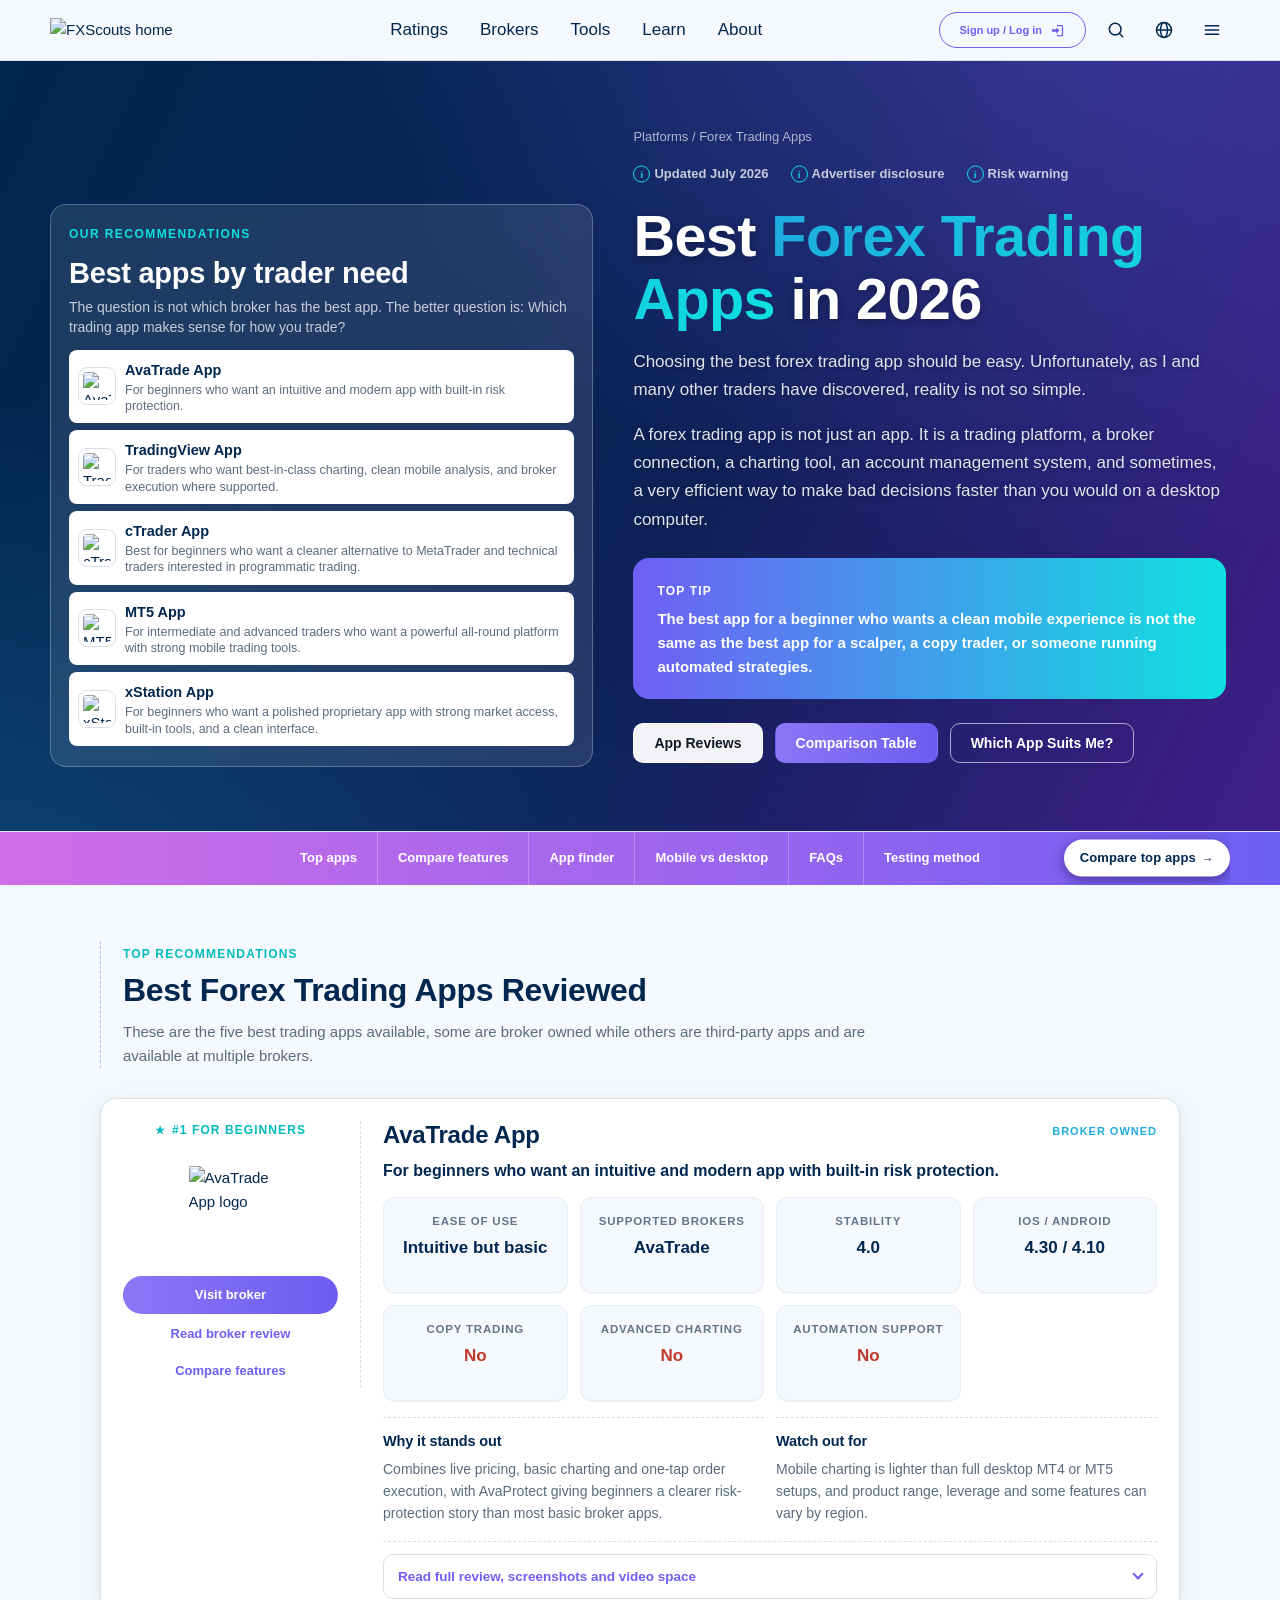
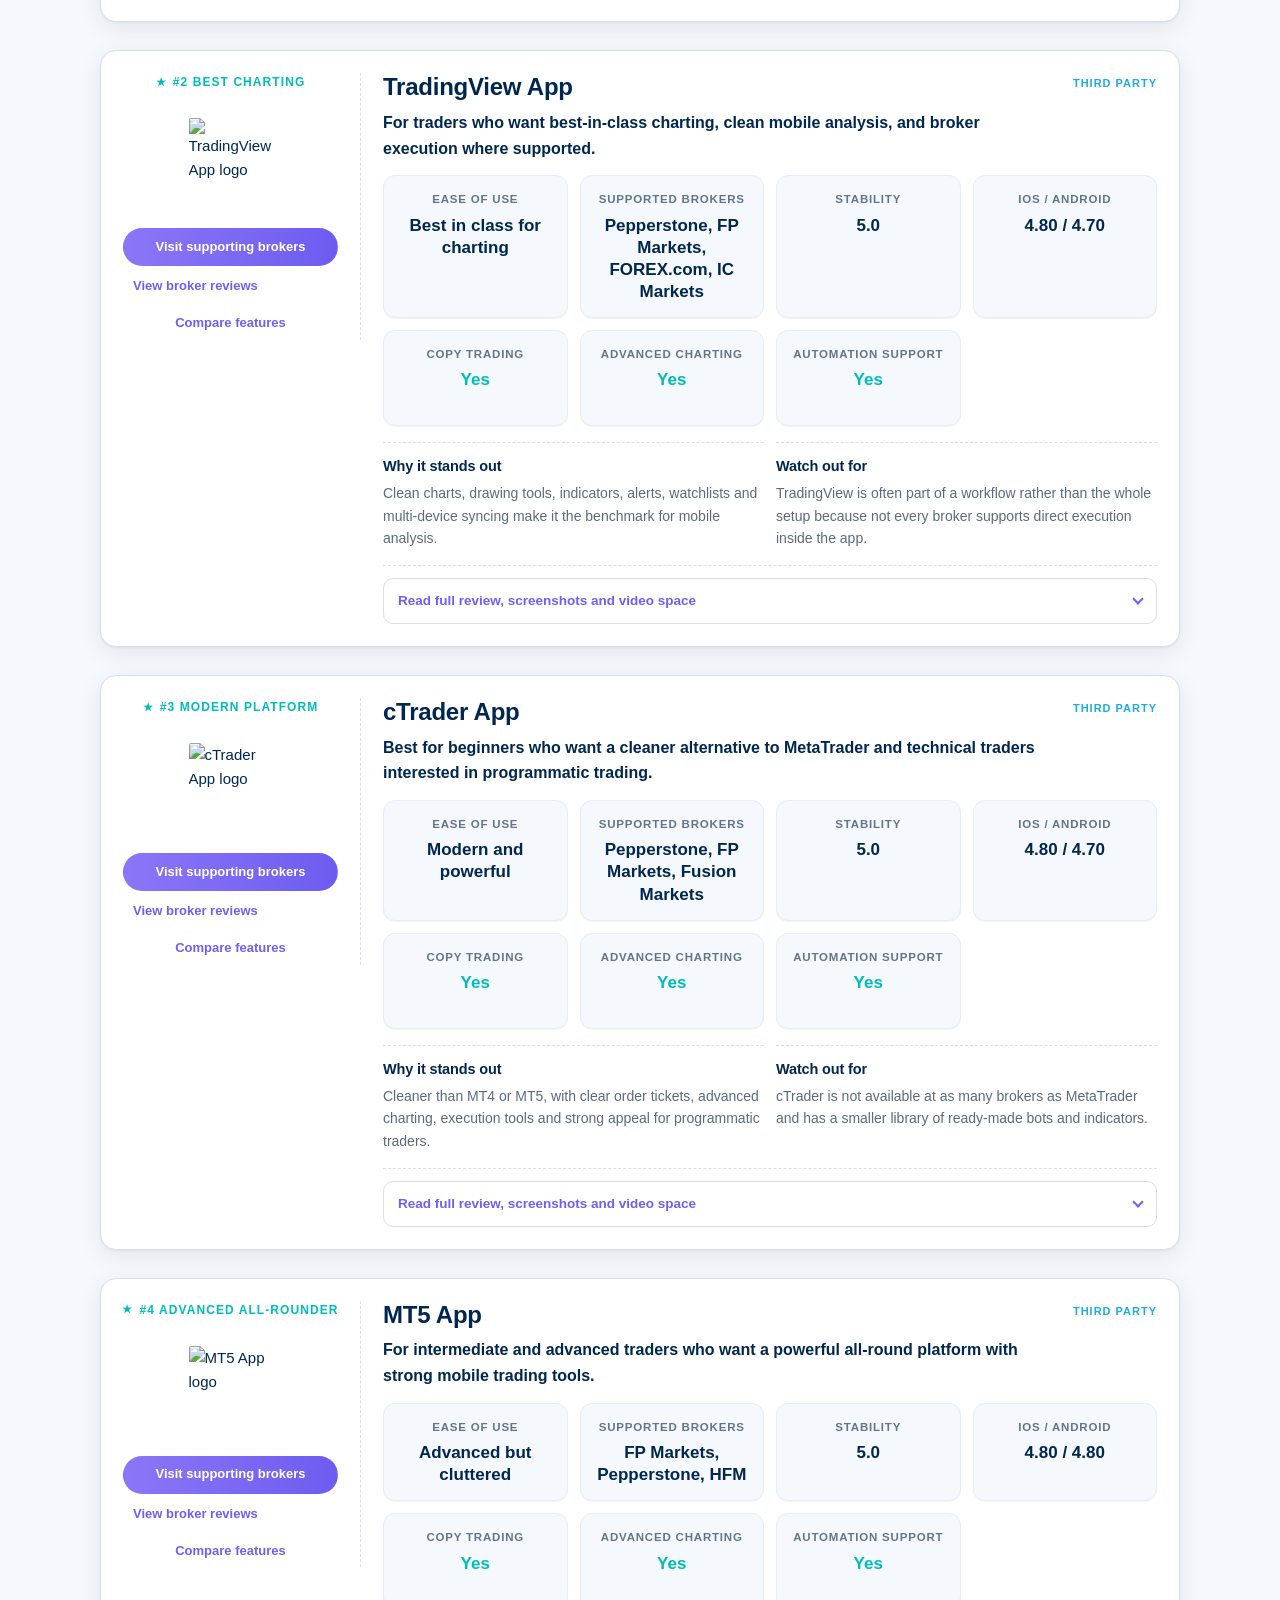
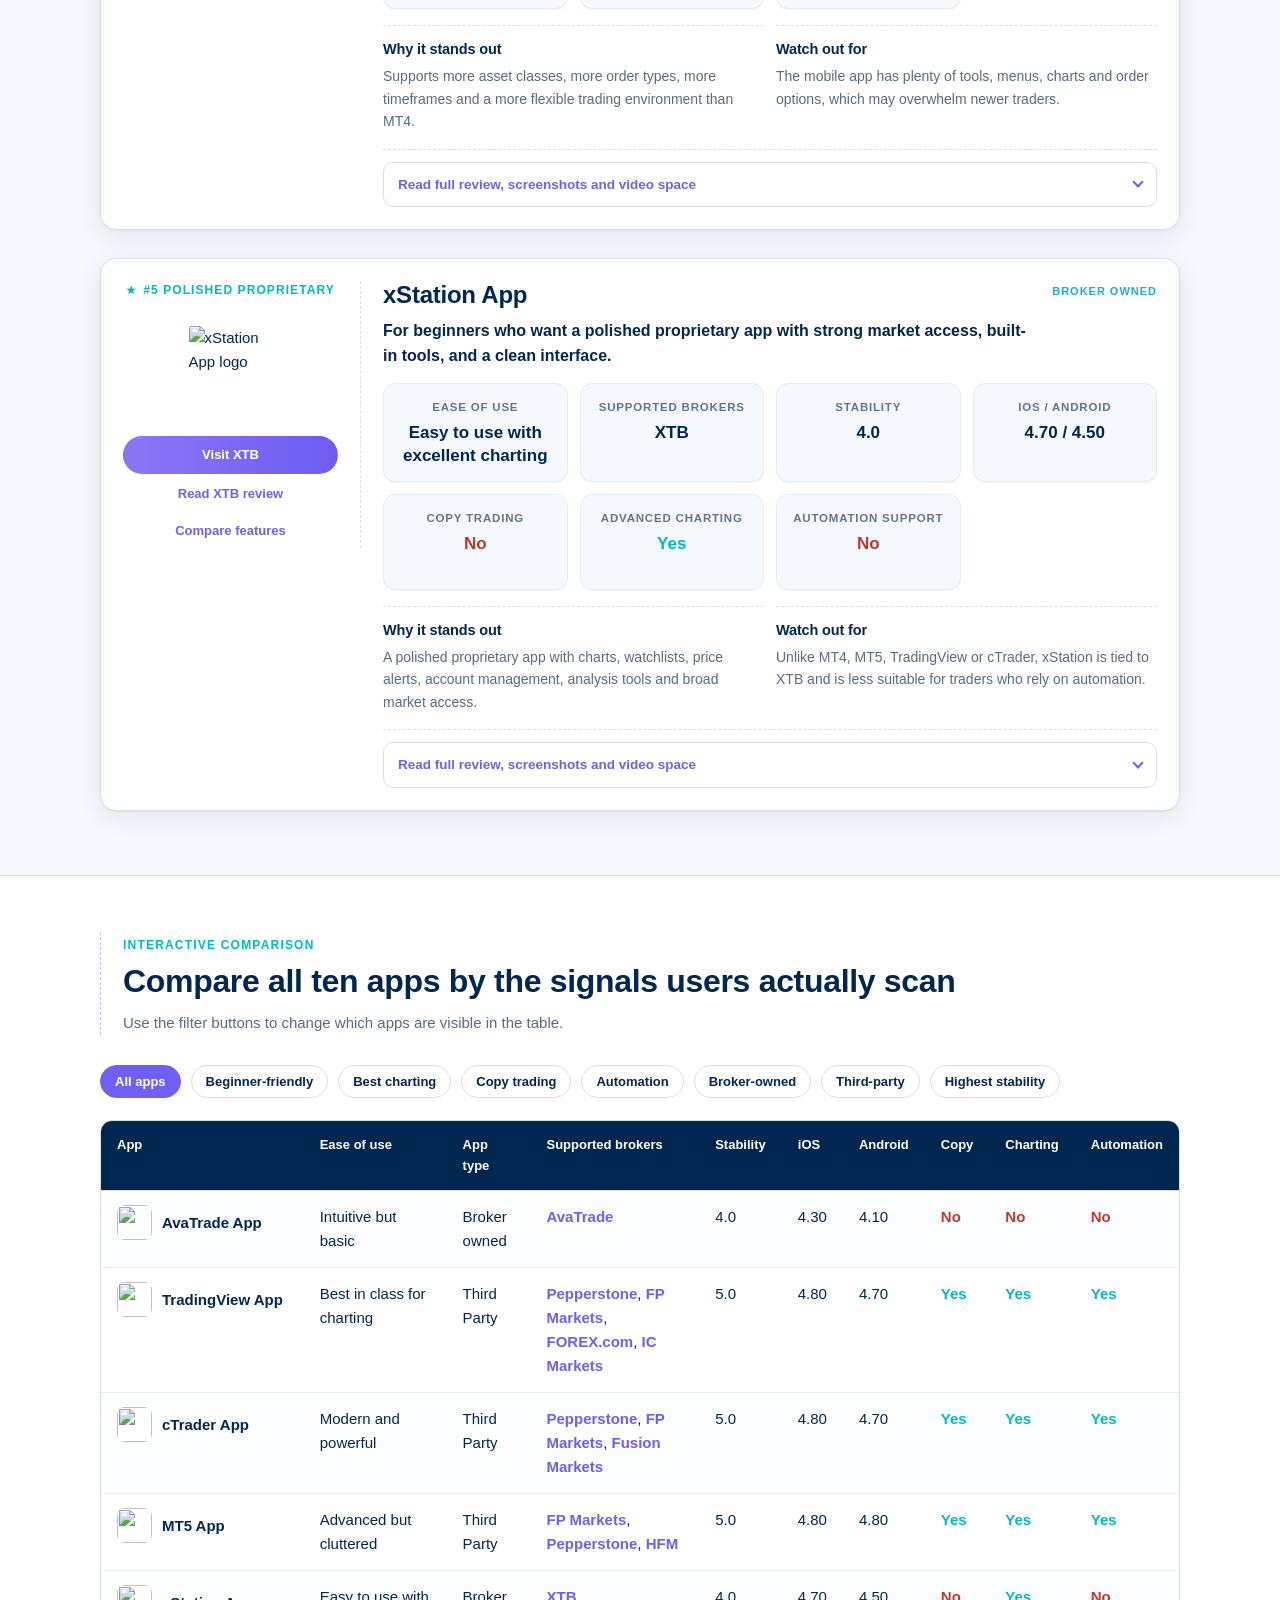
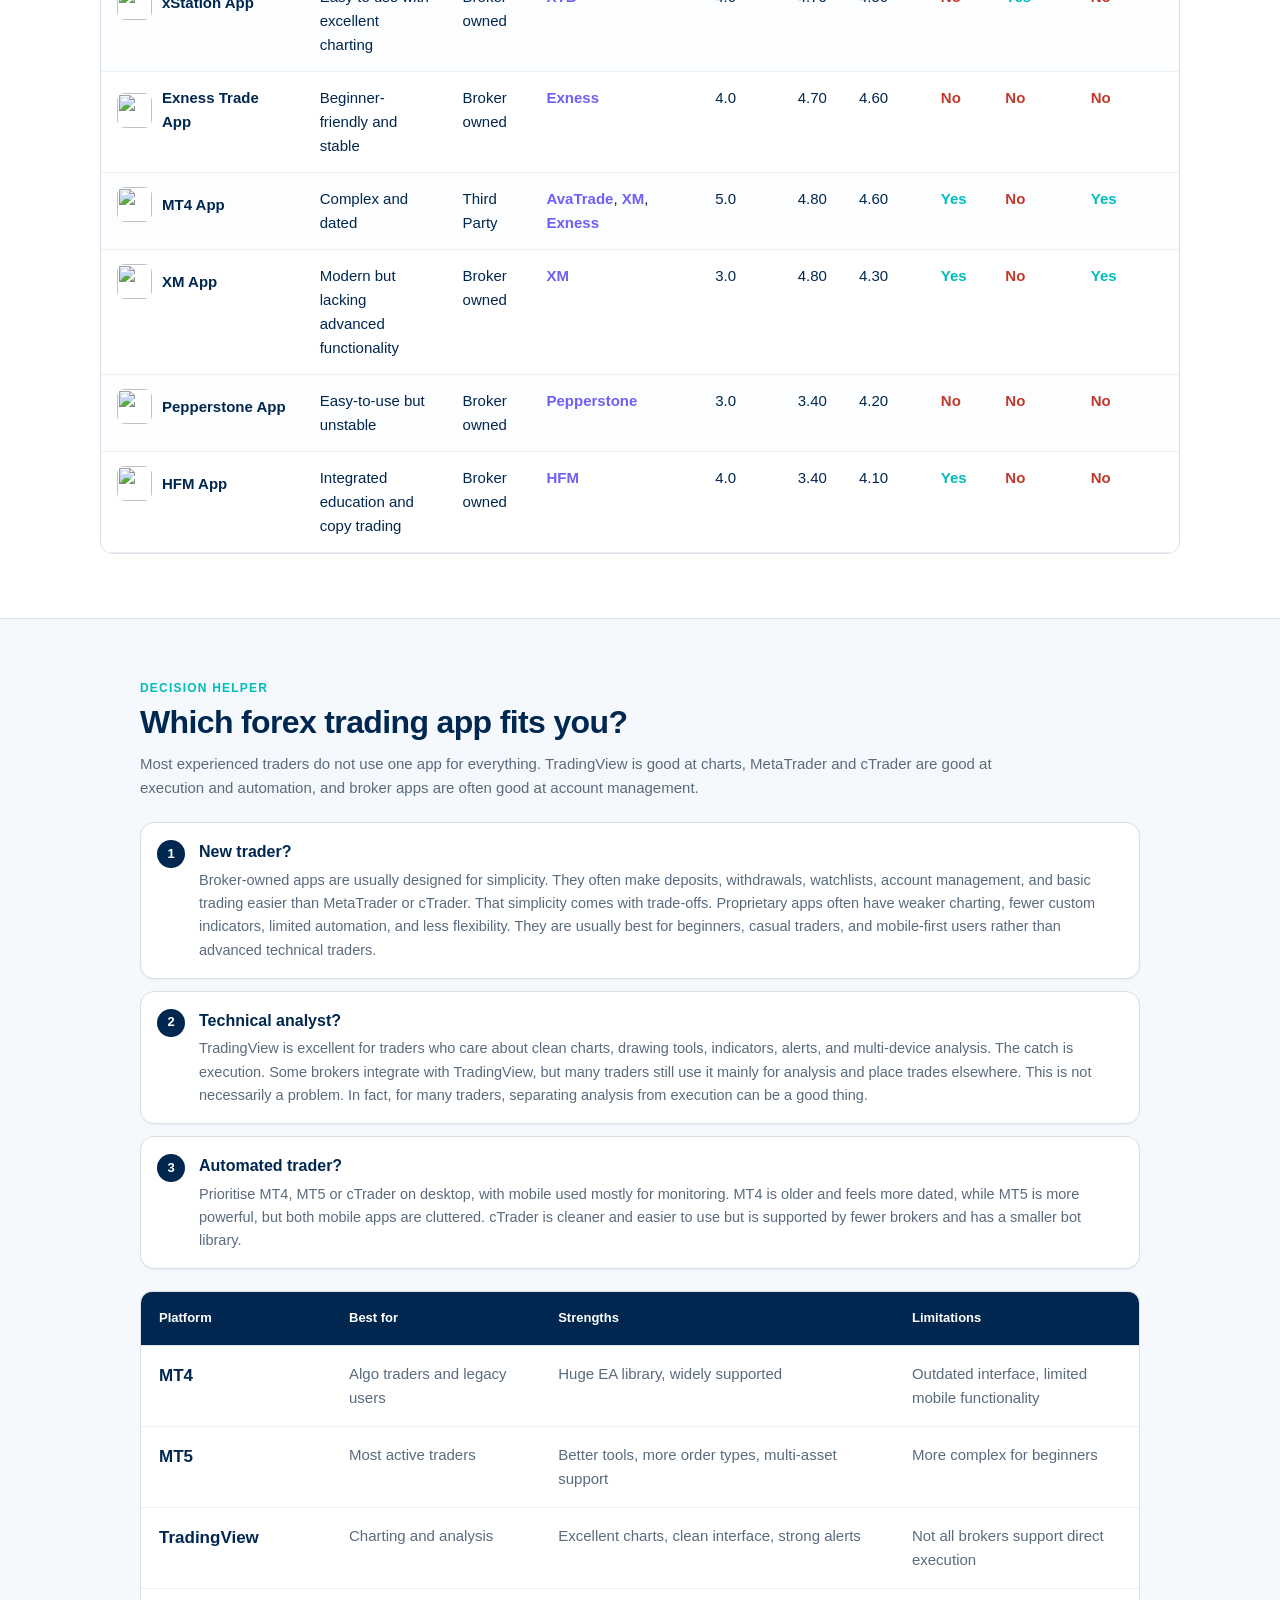
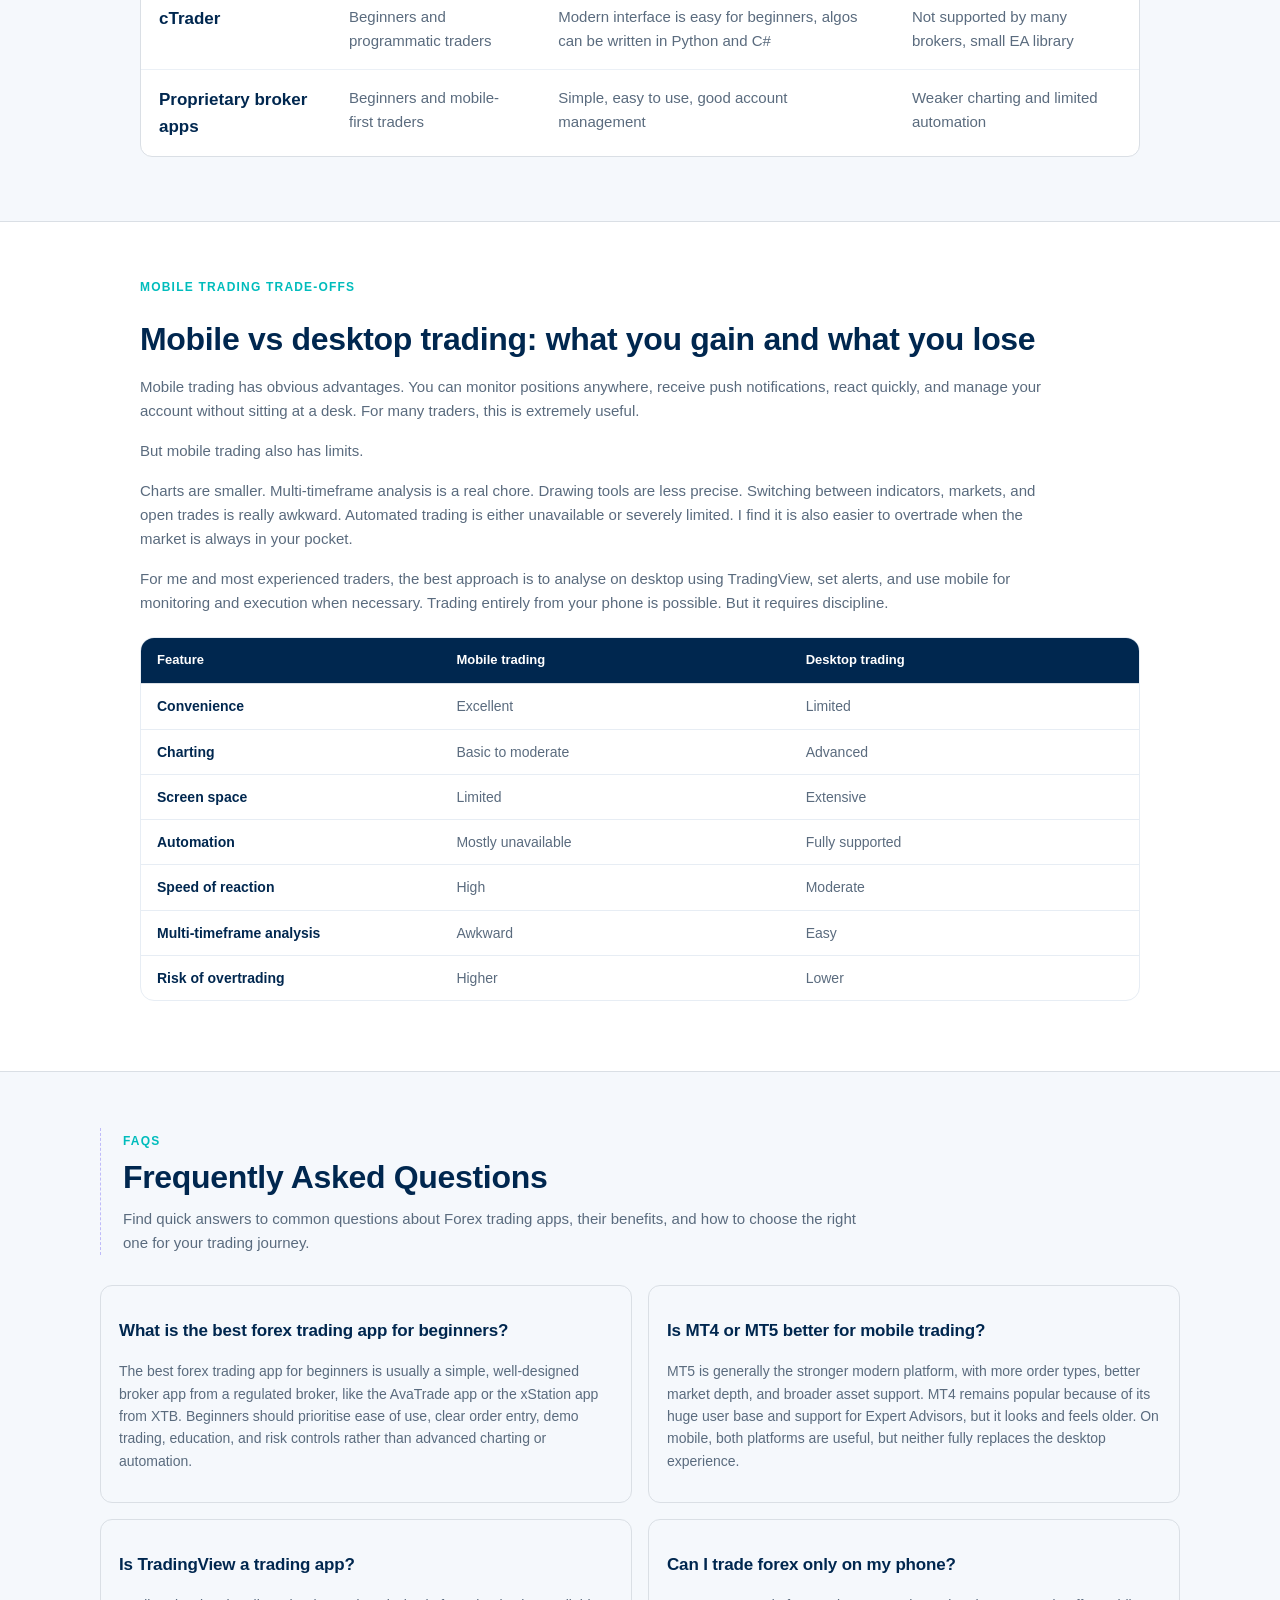
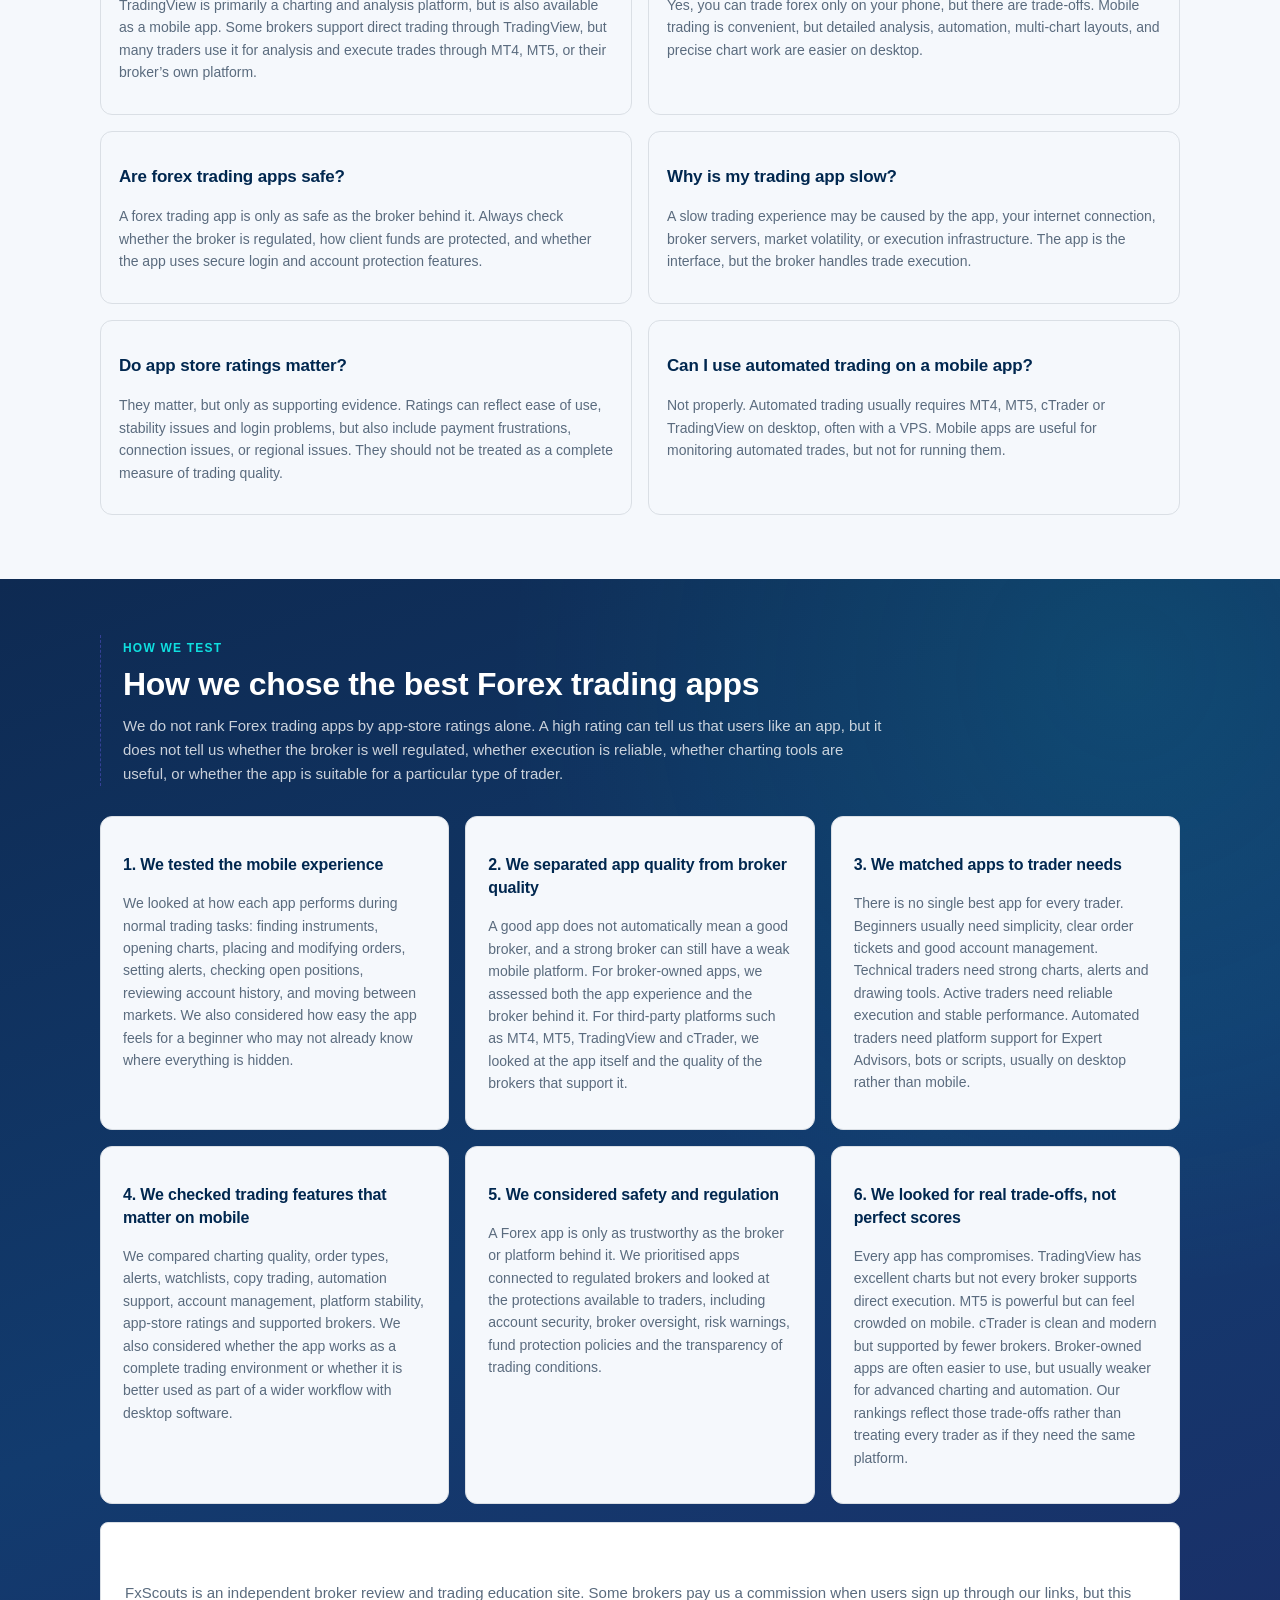
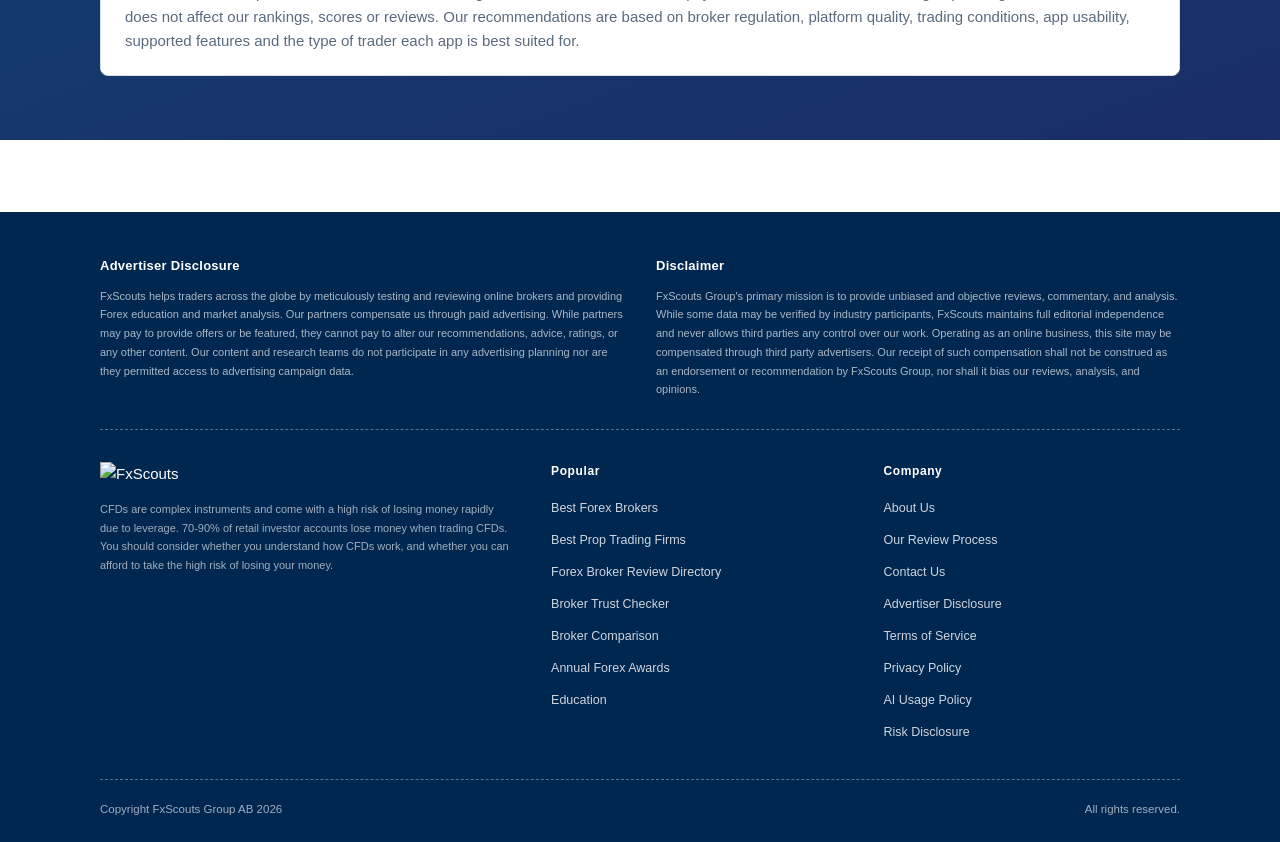
==== commit 97017507: "affiliate links added, removed b option" ====
--- a/index.html
+++ b/index.html
@@ -1,6 +1,6 @@
 <!doctype html>
 <html lang="en">
-<head><meta charset="utf-8"><meta name="viewport" content="width=device-width, initial-scale=1"><title>FxScouts Forex Trading Apps</title><meta name="description" content="Best Forex Trading Apps Tested and Reviewed."><link rel="apple-touch-icon" sizes="180x180" href="https://fxscouts.com/wp-content/themes/ls-theme-fxscouts/dist/favicon/apple-touch-icon.png"><link rel="icon" type="image/png" sizes="32x32" href="https://fxscouts.com/wp-content/themes/ls-theme-fxscouts/dist/favicon/favicon-32x32.png"><link rel="icon" type="image/png" sizes="16x16" href="https://fxscouts.com/wp-content/themes/ls-theme-fxscouts/dist/favicon/favicon-16x16.png"><link rel="shortcut icon" href="https://fxscouts.com/wp-content/themes/ls-theme-fxscouts/dist/favicon/favicon.ico"><link rel="stylesheet" href="FXScouts_Forex_Apps_Wireframe.css?v=24"></head>
+<head><meta charset="utf-8"><meta name="viewport" content="width=device-width, initial-scale=1"><title>FxScouts Forex Trading Apps</title><meta name="description" content="Best Forex Trading Apps Tested and Reviewed."><link rel="apple-touch-icon" sizes="180x180" href="https://fxscouts.com/wp-content/themes/ls-theme-fxscouts/dist/favicon/apple-touch-icon.png"><link rel="icon" type="image/png" sizes="32x32" href="https://fxscouts.com/wp-content/themes/ls-theme-fxscouts/dist/favicon/favicon-32x32.png"><link rel="icon" type="image/png" sizes="16x16" href="https://fxscouts.com/wp-content/themes/ls-theme-fxscouts/dist/favicon/favicon-16x16.png"><link rel="shortcut icon" href="https://fxscouts.com/wp-content/themes/ls-theme-fxscouts/dist/favicon/favicon.ico"><link rel="stylesheet" href="FXScouts_Forex_Apps_Wireframe.css?v=25"></head>
 <body>
 <header class="site-header fx-header" id="top">
   <div class="container fx-header-inner">
@@ -529,16 +529,16 @@
 </div></div></details>
   </div>
 </article></div></div></section>
-<section class="section-pad" id="compare"><div class="container filters-wrap"><div class="section-heading"><div><span class="eyebrow">Interactive comparison</span><h2>Compare all ten apps by the signals users actually scan</h2><p>Use the filter buttons to change which apps are visible in the table.</p></div></div><div class="filter-chips"><button class="active" data-filter="all">All apps</button><button data-filter="beginner">Beginner-friendly</button><button data-filter="charting">Best charting</button><button data-filter="copy">Copy trading</button><button data-filter="automation">Automation</button><button data-filter="broker-owned">Broker-owned</button><button data-filter="third-party">Third-party</button><button data-filter="stability">Highest stability</button></div><div class="comparison-table"><table><thead><tr><th>App</th><th>Ease of use</th><th>App type</th><th>Supported brokers</th><th>Stability</th><th>iOS</th><th>Android</th><th>Copy</th><th>Charting</th><th>Automation</th></tr></thead><tbody><tr data-category="all broker-owned beginner"><td><strong class="table-app"><img src="https://fxscouts.com/wp-content/themes/ls-theme-fxscouts/dist/img/app/medium/avatradego.png" alt="" aria-hidden="true">AvaTrade App</strong></td><td>Intuitive but basic</td><td>Broker owned</td><td>AvaTrade</td><td>4.0</td><td>4.30</td><td>4.10</td><td class="no">No</td><td class="no">No</td><td class="no">No</td></tr>
-<tr data-category="all third-party charting copy automation stability"><td><strong class="table-app"><img src="https://fxscouts.com/wp-content/themes/ls-theme-fxscouts/dist/img/app/medium/tradingview.png" alt="" aria-hidden="true">TradingView App</strong></td><td>Best in class for charting</td><td>Third Party</td><td>Pepperstone, FP Markets, FOREX.com, IC Markets</td><td>5.0</td><td>4.80</td><td>4.70</td><td class="yes">Yes</td><td class="yes">Yes</td><td class="yes">Yes</td></tr>
-<tr data-category="all third-party beginner charting copy automation stability"><td><strong class="table-app"><img src="https://fxscouts.com/wp-content/themes/ls-theme-fxscouts/dist/img/app/medium/ctrader.png" alt="" aria-hidden="true">cTrader App</strong></td><td>Modern and powerful</td><td>Third Party</td><td>Pepperstone, FP Markets, Fusion Markets</td><td>5.0</td><td>4.80</td><td>4.70</td><td class="yes">Yes</td><td class="yes">Yes</td><td class="yes">Yes</td></tr>
-<tr data-category="all third-party charting copy automation stability"><td><strong class="table-app"><img src="https://fxscouts.com/wp-content/themes/ls-theme-fxscouts/dist/img/app/medium/metatrader5.png" alt="" aria-hidden="true">MT5 App</strong></td><td>Advanced but cluttered</td><td>Third Party</td><td>FP Markets, Pepperstone, HFM</td><td>5.0</td><td>4.80</td><td>4.80</td><td class="yes">Yes</td><td class="yes">Yes</td><td class="yes">Yes</td></tr>
-<tr data-category="all broker-owned beginner charting"><td><strong class="table-app"><img src="https://fxscouts.com/wp-content/themes/ls-theme-fxscouts/dist/img/app/medium/xstationapp.png" alt="" aria-hidden="true">xStation App</strong></td><td>Easy to use with excellent charting</td><td>Broker owned</td><td>XTB</td><td>4.0</td><td>4.70</td><td>4.50</td><td class="no">No</td><td class="yes">Yes</td><td class="no">No</td></tr>
-<tr data-category="all broker-owned beginner"><td><strong class="table-app"><img src="https://fxscouts.com/wp-content/themes/ls-theme-fxscouts/dist/img/app/medium/exnessapp.png" alt="" aria-hidden="true">Exness Trade App</strong></td><td>Beginner-friendly and stable</td><td>Broker owned</td><td>Exness</td><td>4.0</td><td>4.70</td><td>4.60</td><td class="no">No</td><td class="no">No</td><td class="no">No</td></tr>
-<tr data-category="all third-party copy automation stability"><td><strong class="table-app"><img src="https://fxscouts.com/wp-content/themes/ls-theme-fxscouts/dist/img/app/medium/metatrader4.png" alt="" aria-hidden="true">MT4 App</strong></td><td>Complex and dated</td><td>Third Party</td><td>AvaTrade, XM, Exness</td><td>5.0</td><td>4.80</td><td>4.60</td><td class="yes">Yes</td><td class="no">No</td><td class="yes">Yes</td></tr>
-<tr data-category="all broker-owned copy automation"><td><strong class="table-app"><img src="https://fxscouts.com/wp-content/themes/ls-theme-fxscouts/dist/img/app/medium/xmtradingpoint.png" alt="" aria-hidden="true">XM App</strong></td><td>Modern but lacking advanced functionality</td><td>Broker owned</td><td>XM</td><td>3.0</td><td>4.80</td><td>4.30</td><td class="yes">Yes</td><td class="no">No</td><td class="yes">Yes</td></tr>
-<tr data-category="all broker-owned"><td><strong class="table-app"><img src="https://fxscouts.com/wp-content/themes/ls-theme-fxscouts/dist/img/app/medium/pepperstoneapp.png" alt="" aria-hidden="true">Pepperstone App</strong></td><td>Easy-to-use but unstable</td><td>Broker owned</td><td>Pepperstone</td><td>3.0</td><td>3.40</td><td>4.20</td><td class="no">No</td><td class="no">No</td><td class="no">No</td></tr>
-<tr data-category="all broker-owned copy"><td><strong class="table-app"><img src="https://fxscouts.com/wp-content/themes/ls-theme-fxscouts/dist/img/app/medium/hfapp.png" alt="" aria-hidden="true">HFM App</strong></td><td>Integrated education and copy trading</td><td>Broker owned</td><td>HFM</td><td>4.0</td><td>3.40</td><td>4.10</td><td class="yes">Yes</td><td class="no">No</td><td class="no">No</td></tr></tbody></table><p class="empty-state" hidden>No apps match this filter.</p></div></div></section>
+<section class="section-pad" id="compare"><div class="container filters-wrap"><div class="section-heading"><div><span class="eyebrow">Interactive comparison</span><h2>Compare all ten apps by the signals users actually scan</h2><p>Use the filter buttons to change which apps are visible in the table.</p></div></div><div class="filter-chips"><button class="active" data-filter="all">All apps</button><button data-filter="beginner">Beginner-friendly</button><button data-filter="charting">Best charting</button><button data-filter="copy">Copy trading</button><button data-filter="automation">Automation</button><button data-filter="broker-owned">Broker-owned</button><button data-filter="third-party">Third-party</button><button data-filter="stability">Highest stability</button></div><div class="comparison-table"><table><thead><tr><th>App</th><th>Ease of use</th><th>App type</th><th>Supported brokers</th><th>Stability</th><th>iOS</th><th>Android</th><th>Copy</th><th>Charting</th><th>Automation</th></tr></thead><tbody><tr data-category="all broker-owned beginner"><td><strong class="table-app"><img src="https://fxscouts.com/wp-content/themes/ls-theme-fxscouts/dist/img/app/medium/avatradego.png" alt="" aria-hidden="true">AvaTrade App</strong></td><td>Intuitive but basic</td><td>Broker owned</td><td><a href="https://fxscouts.com/go/broker/avatrade/visit/" class="table-broker-link" rel="nofollow sponsored">AvaTrade</a></td><td>4.0</td><td>4.30</td><td>4.10</td><td class="no">No</td><td class="no">No</td><td class="no">No</td></tr>
+<tr data-category="all third-party charting copy automation stability"><td><strong class="table-app"><img src="https://fxscouts.com/wp-content/themes/ls-theme-fxscouts/dist/img/app/medium/tradingview.png" alt="" aria-hidden="true">TradingView App</strong></td><td>Best in class for charting</td><td>Third Party</td><td><a href="https://fxscouts.com/go/broker/pepperstone/visit/" class="table-broker-link" rel="nofollow sponsored">Pepperstone</a>, <a href="https://fxscouts.com/go/broker/fpmarkets/visit/" class="table-broker-link" rel="nofollow sponsored">FP Markets</a>, <a href="https://fxscouts.com/go/broker/forexcom/visit/" class="table-broker-link" rel="nofollow sponsored">FOREX.com</a>, <a href="https://fxscouts.com/go/broker/icmarkets/visit/" class="table-broker-link" rel="nofollow sponsored">IC Markets</a></td><td>5.0</td><td>4.80</td><td>4.70</td><td class="yes">Yes</td><td class="yes">Yes</td><td class="yes">Yes</td></tr>
+<tr data-category="all third-party beginner charting copy automation stability"><td><strong class="table-app"><img src="https://fxscouts.com/wp-content/themes/ls-theme-fxscouts/dist/img/app/medium/ctrader.png" alt="" aria-hidden="true">cTrader App</strong></td><td>Modern and powerful</td><td>Third Party</td><td><a href="https://fxscouts.com/go/broker/pepperstone/visit/" class="table-broker-link" rel="nofollow sponsored">Pepperstone</a>, <a href="https://fxscouts.com/go/broker/fpmarkets/visit/" class="table-broker-link" rel="nofollow sponsored">FP Markets</a>, <a href="https://fxscouts.com/go/broker/fusionmarkets/visit/" class="table-broker-link" rel="nofollow sponsored">Fusion Markets</a></td><td>5.0</td><td>4.80</td><td>4.70</td><td class="yes">Yes</td><td class="yes">Yes</td><td class="yes">Yes</td></tr>
+<tr data-category="all third-party charting copy automation stability"><td><strong class="table-app"><img src="https://fxscouts.com/wp-content/themes/ls-theme-fxscouts/dist/img/app/medium/metatrader5.png" alt="" aria-hidden="true">MT5 App</strong></td><td>Advanced but cluttered</td><td>Third Party</td><td><a href="https://fxscouts.com/go/broker/fpmarkets/visit/" class="table-broker-link" rel="nofollow sponsored">FP Markets</a>, <a href="https://fxscouts.com/go/broker/pepperstone/visit/" class="table-broker-link" rel="nofollow sponsored">Pepperstone</a>, <a href="https://fxscouts.com/go/broker/hotforex/visit/" class="table-broker-link" rel="nofollow sponsored">HFM</a></td><td>5.0</td><td>4.80</td><td>4.80</td><td class="yes">Yes</td><td class="yes">Yes</td><td class="yes">Yes</td></tr>
+<tr data-category="all broker-owned beginner charting"><td><strong class="table-app"><img src="https://fxscouts.com/wp-content/themes/ls-theme-fxscouts/dist/img/app/medium/xstationapp.png" alt="" aria-hidden="true">xStation App</strong></td><td>Easy to use with excellent charting</td><td>Broker owned</td><td><a href="https://fxscouts.com/go/broker/xtb/visit/" class="table-broker-link" rel="nofollow sponsored">XTB</a></td><td>4.0</td><td>4.70</td><td>4.50</td><td class="no">No</td><td class="yes">Yes</td><td class="no">No</td></tr>
+<tr data-category="all broker-owned beginner"><td><strong class="table-app"><img src="https://fxscouts.com/wp-content/themes/ls-theme-fxscouts/dist/img/app/medium/exnessapp.png" alt="" aria-hidden="true">Exness Trade App</strong></td><td>Beginner-friendly and stable</td><td>Broker owned</td><td><a href="https://fxscouts.com/go/broker/exness/visit/" class="table-broker-link" rel="nofollow sponsored">Exness</a></td><td>4.0</td><td>4.70</td><td>4.60</td><td class="no">No</td><td class="no">No</td><td class="no">No</td></tr>
+<tr data-category="all third-party copy automation stability"><td><strong class="table-app"><img src="https://fxscouts.com/wp-content/themes/ls-theme-fxscouts/dist/img/app/medium/metatrader4.png" alt="" aria-hidden="true">MT4 App</strong></td><td>Complex and dated</td><td>Third Party</td><td><a href="https://fxscouts.com/go/broker/avatrade/visit/" class="table-broker-link" rel="nofollow sponsored">AvaTrade</a>, <a href="https://fxscouts.com/go/broker/xm/visit/" class="table-broker-link" rel="nofollow sponsored">XM</a>, <a href="https://fxscouts.com/go/broker/exness/visit/" class="table-broker-link" rel="nofollow sponsored">Exness</a></td><td>5.0</td><td>4.80</td><td>4.60</td><td class="yes">Yes</td><td class="no">No</td><td class="yes">Yes</td></tr>
+<tr data-category="all broker-owned copy automation"><td><strong class="table-app"><img src="https://fxscouts.com/wp-content/themes/ls-theme-fxscouts/dist/img/app/medium/xmtradingpoint.png" alt="" aria-hidden="true">XM App</strong></td><td>Modern but lacking advanced functionality</td><td>Broker owned</td><td><a href="https://fxscouts.com/go/broker/xm/visit/" class="table-broker-link" rel="nofollow sponsored">XM</a></td><td>3.0</td><td>4.80</td><td>4.30</td><td class="yes">Yes</td><td class="no">No</td><td class="yes">Yes</td></tr>
+<tr data-category="all broker-owned"><td><strong class="table-app"><img src="https://fxscouts.com/wp-content/themes/ls-theme-fxscouts/dist/img/app/medium/pepperstoneapp.png" alt="" aria-hidden="true">Pepperstone App</strong></td><td>Easy-to-use but unstable</td><td>Broker owned</td><td><a href="https://fxscouts.com/go/broker/pepperstone/visit/" class="table-broker-link" rel="nofollow sponsored">Pepperstone</a></td><td>3.0</td><td>3.40</td><td>4.20</td><td class="no">No</td><td class="no">No</td><td class="no">No</td></tr>
+<tr data-category="all broker-owned copy"><td><strong class="table-app"><img src="https://fxscouts.com/wp-content/themes/ls-theme-fxscouts/dist/img/app/medium/hfapp.png" alt="" aria-hidden="true">HFM App</strong></td><td>Integrated education and copy trading</td><td>Broker owned</td><td><a href="https://fxscouts.com/go/broker/hotforex/visit/" class="table-broker-link" rel="nofollow sponsored">HFM</a></td><td>4.0</td><td>3.40</td><td>4.10</td><td class="yes">Yes</td><td class="no">No</td><td class="no">No</td></tr></tbody></table><p class="empty-state" hidden>No apps match this filter.</p></div></div></section>
 <section class="section-pad" id="finder">
   <div class="container">
     <article class="finder-card finder-card-wide">
@@ -773,7 +773,6 @@
     </div>
   </div>
 </section>
-<aside class="sticky-cta" id="sticky-cta"><div><strong>Ready to compare forex trading apps?</strong><span>Jump back to the app cards or open the comparison table.</span></div><a class="button secondary" href="#apps">Compare top apps</a><button class="sticky-cta-close" type="button" aria-label="Dismiss">&times;</button></aside>
 </main><footer class="site-footer">
   <div class="container">
     <div class="footer-disclosures">
--- a/FXScouts_Forex_Apps_Wireframe.css
+++ b/FXScouts_Forex_Apps_Wireframe.css
@@ -3533,3 +3533,14 @@
   letter-spacing:.12em;
   text-transform:uppercase;
 }
+
+/* v19 — affiliate broker links in the comparison table */
+.comparison-table .table-broker-link{
+  color:var(--purple);
+  font-weight:600;
+}
+.comparison-table .table-broker-link:hover,
+.comparison-table .table-broker-link:focus-visible{
+  text-decoration:underline;
+  text-underline-offset:3px;
+}
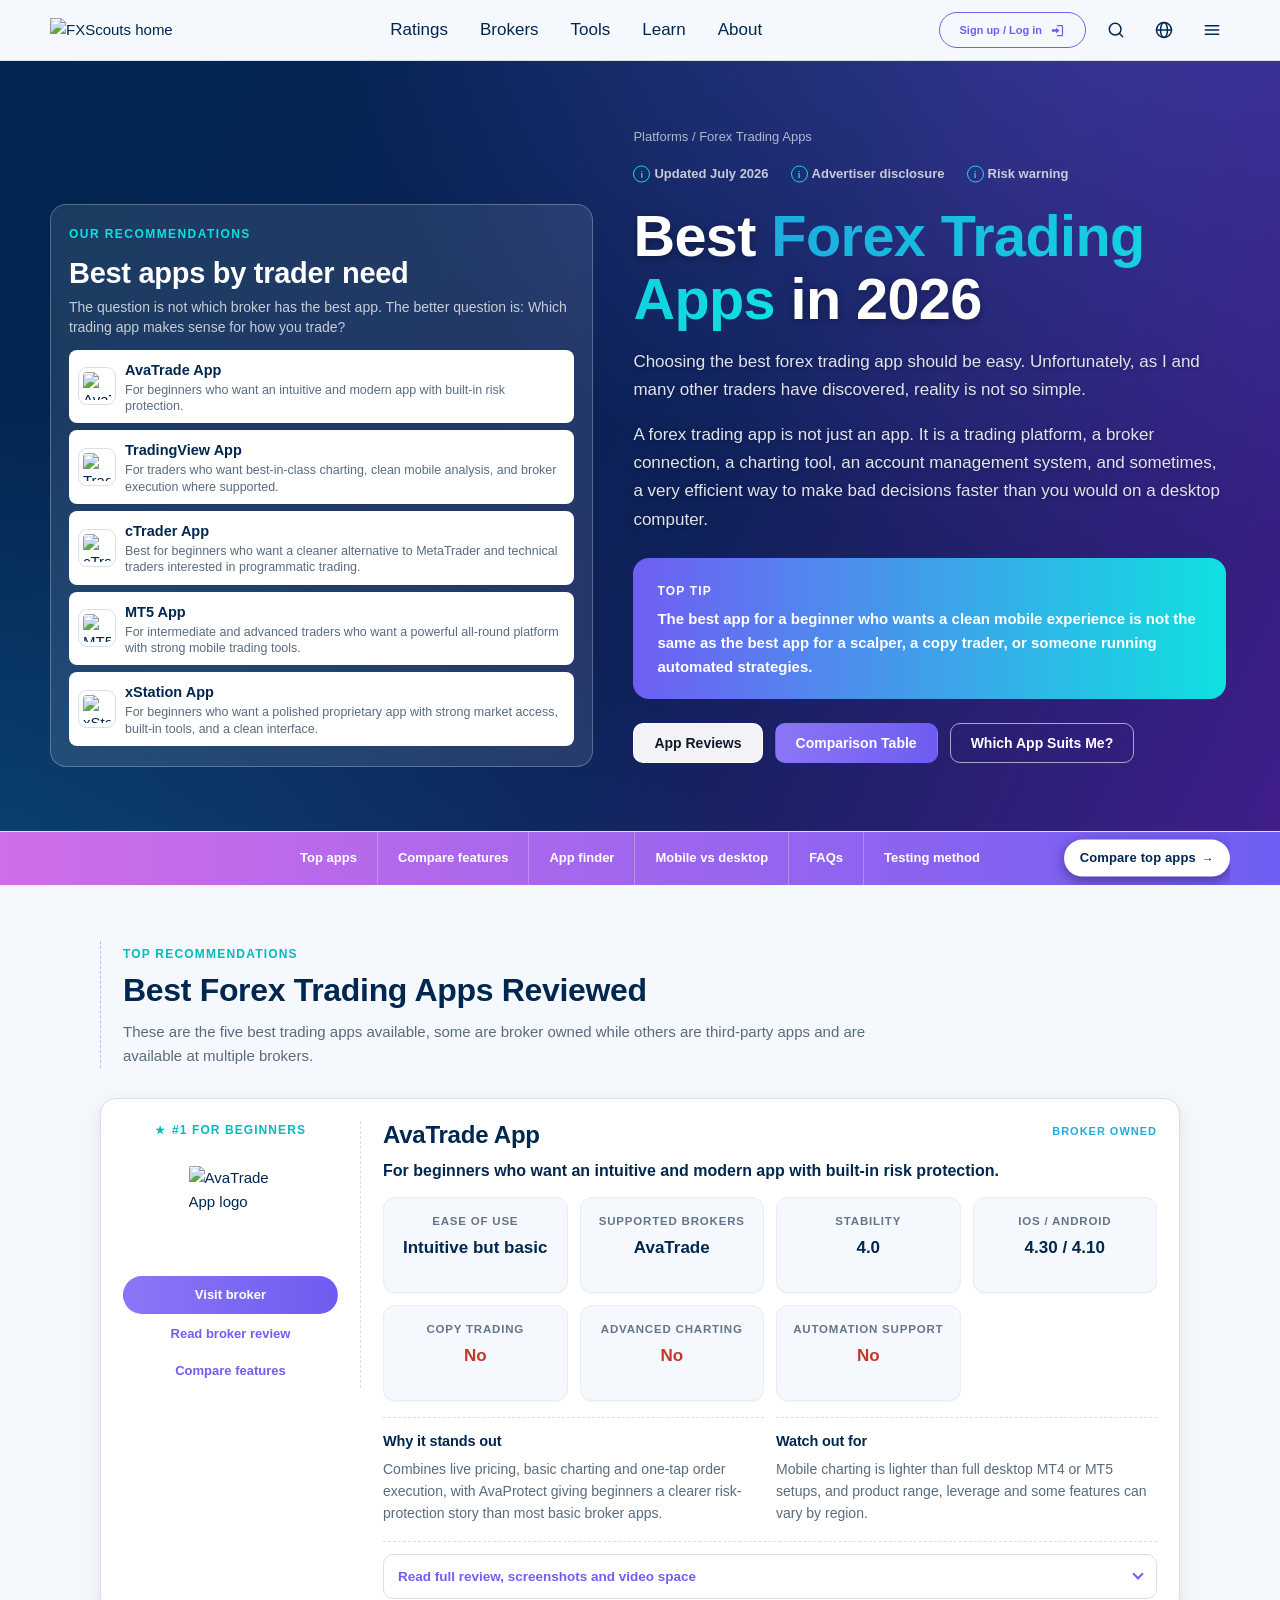
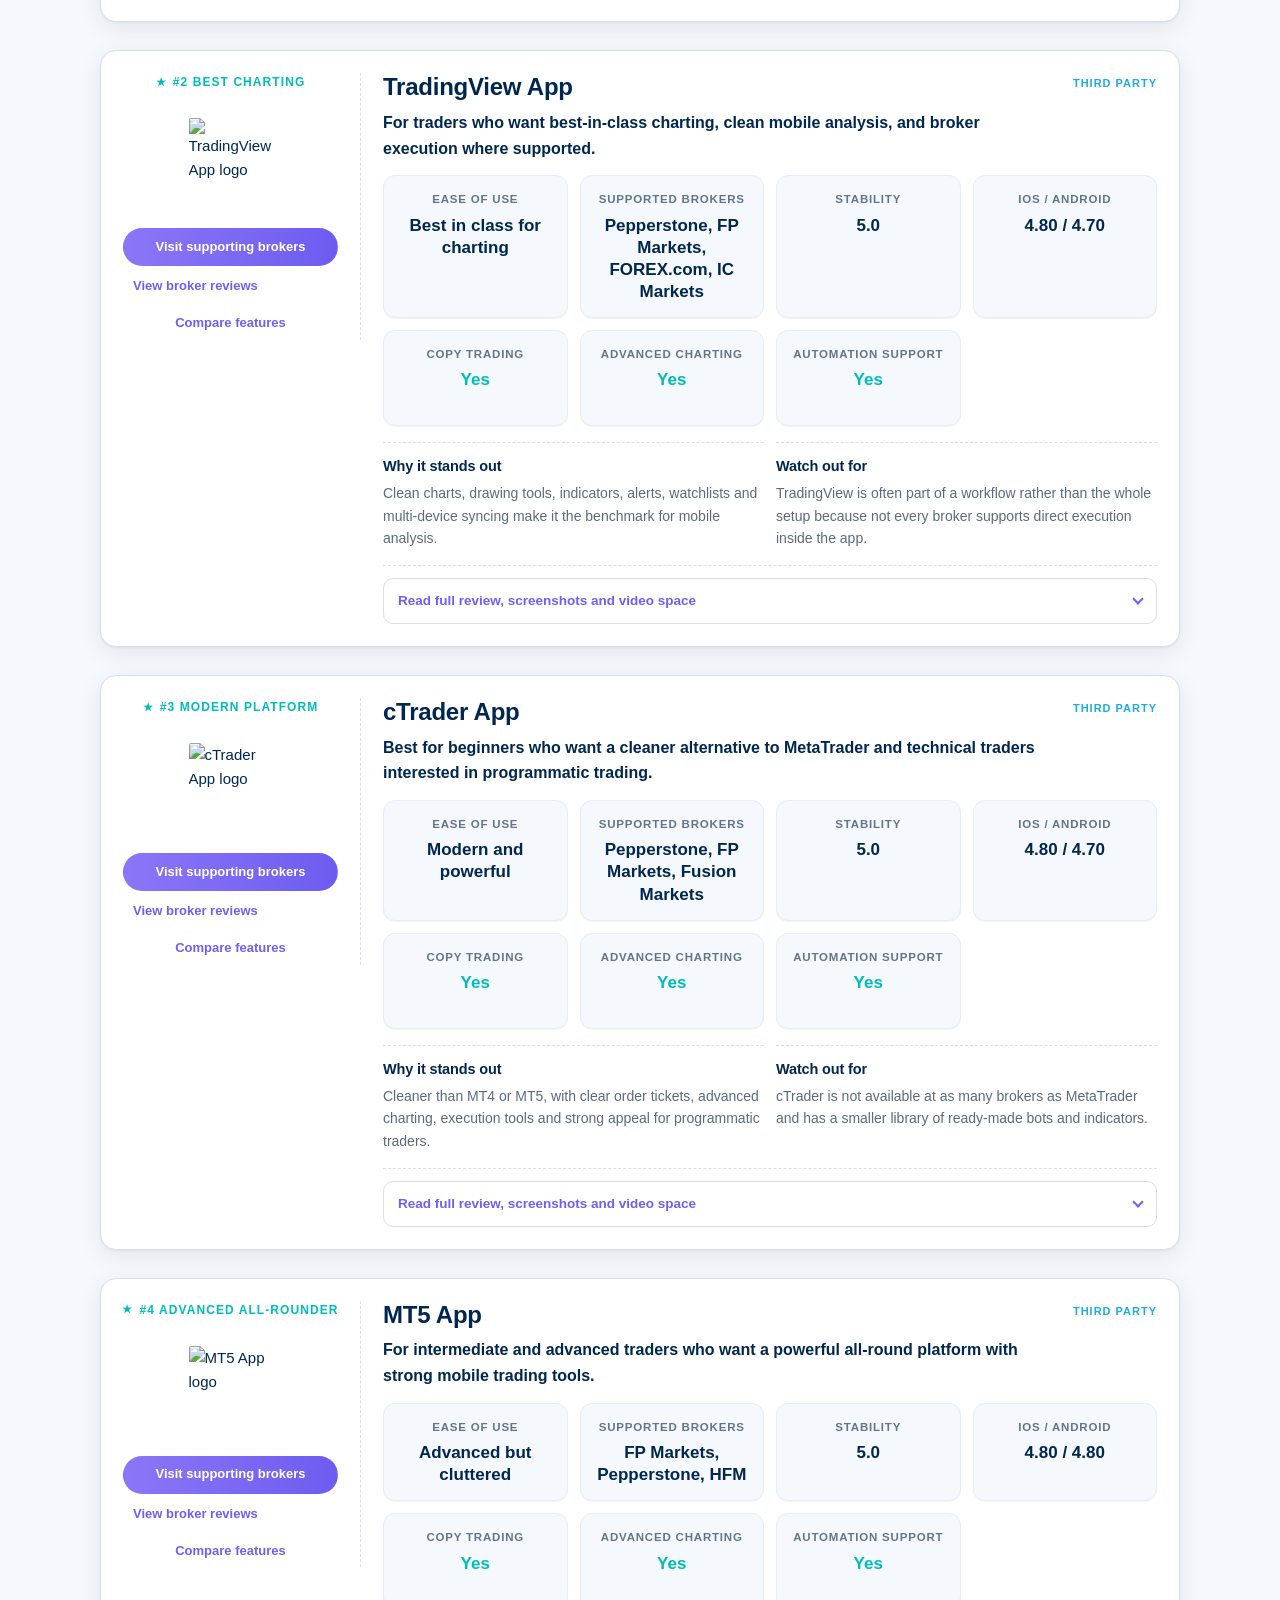
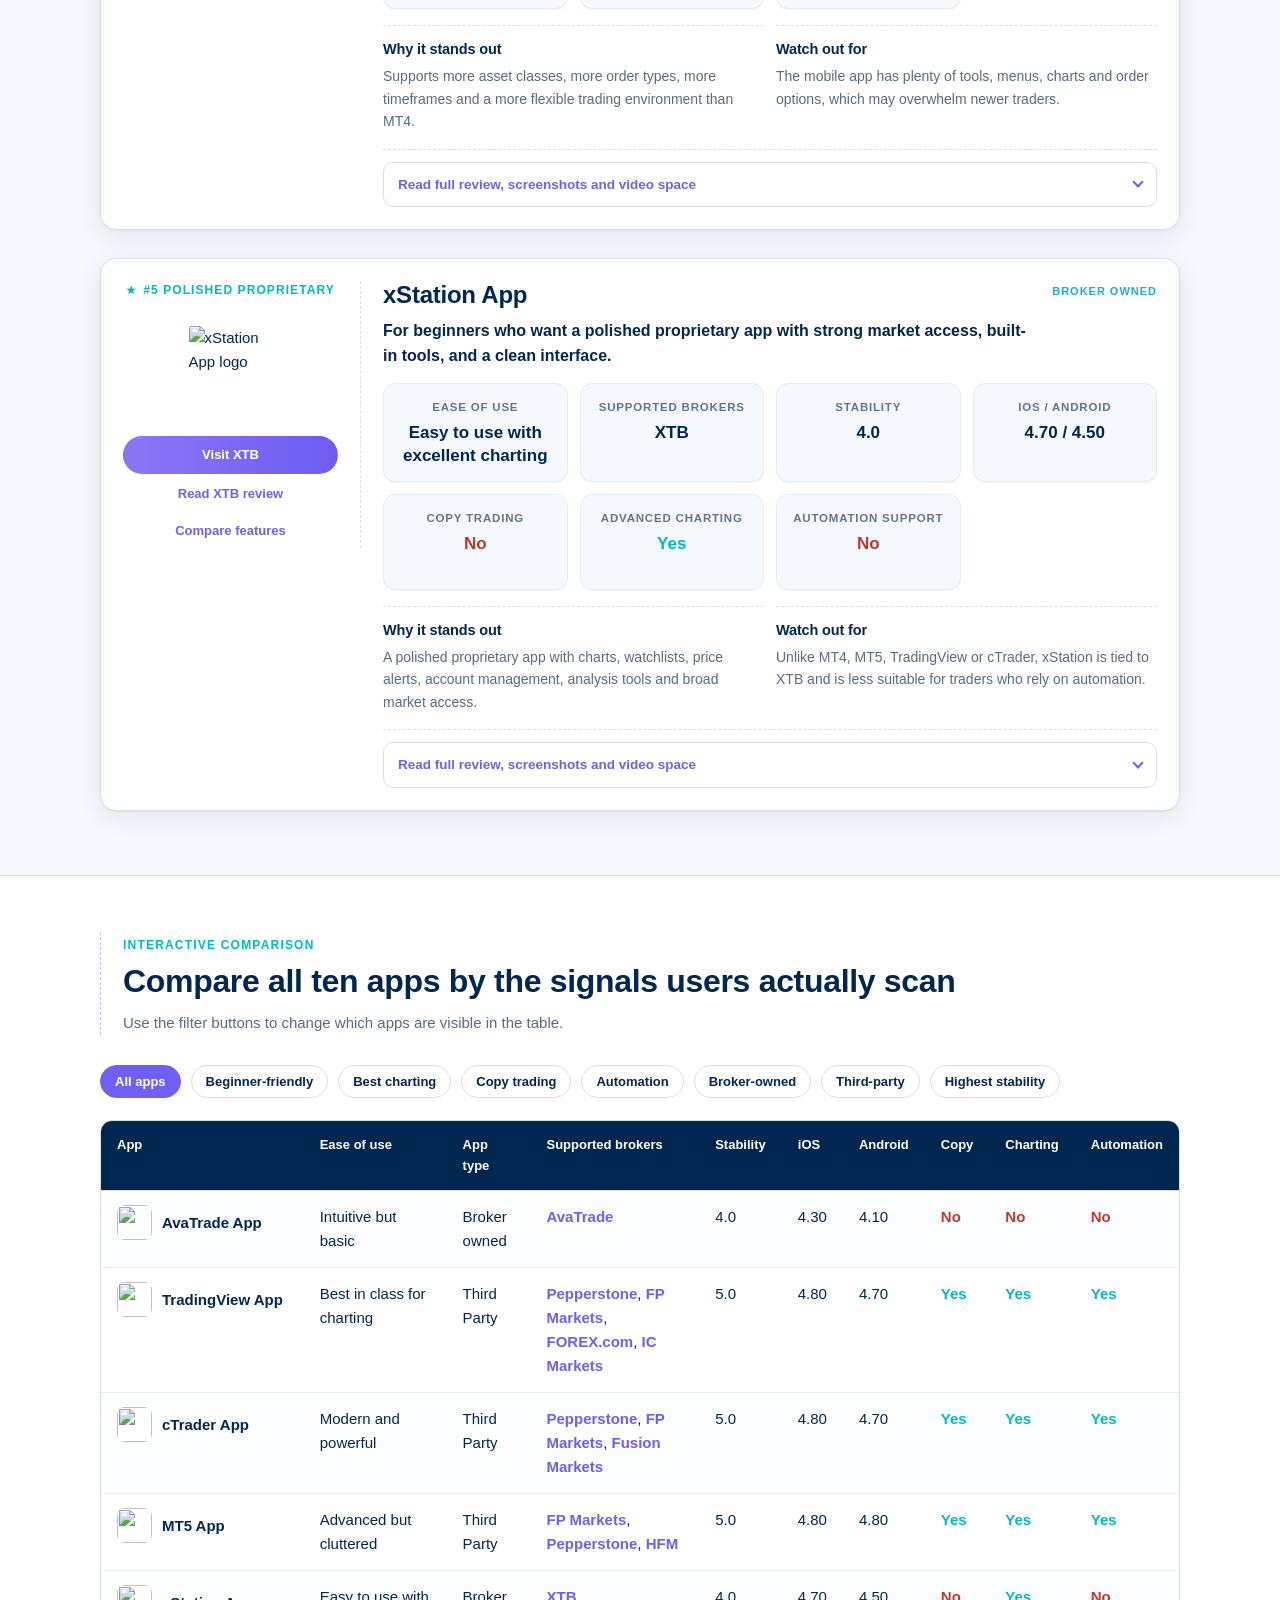
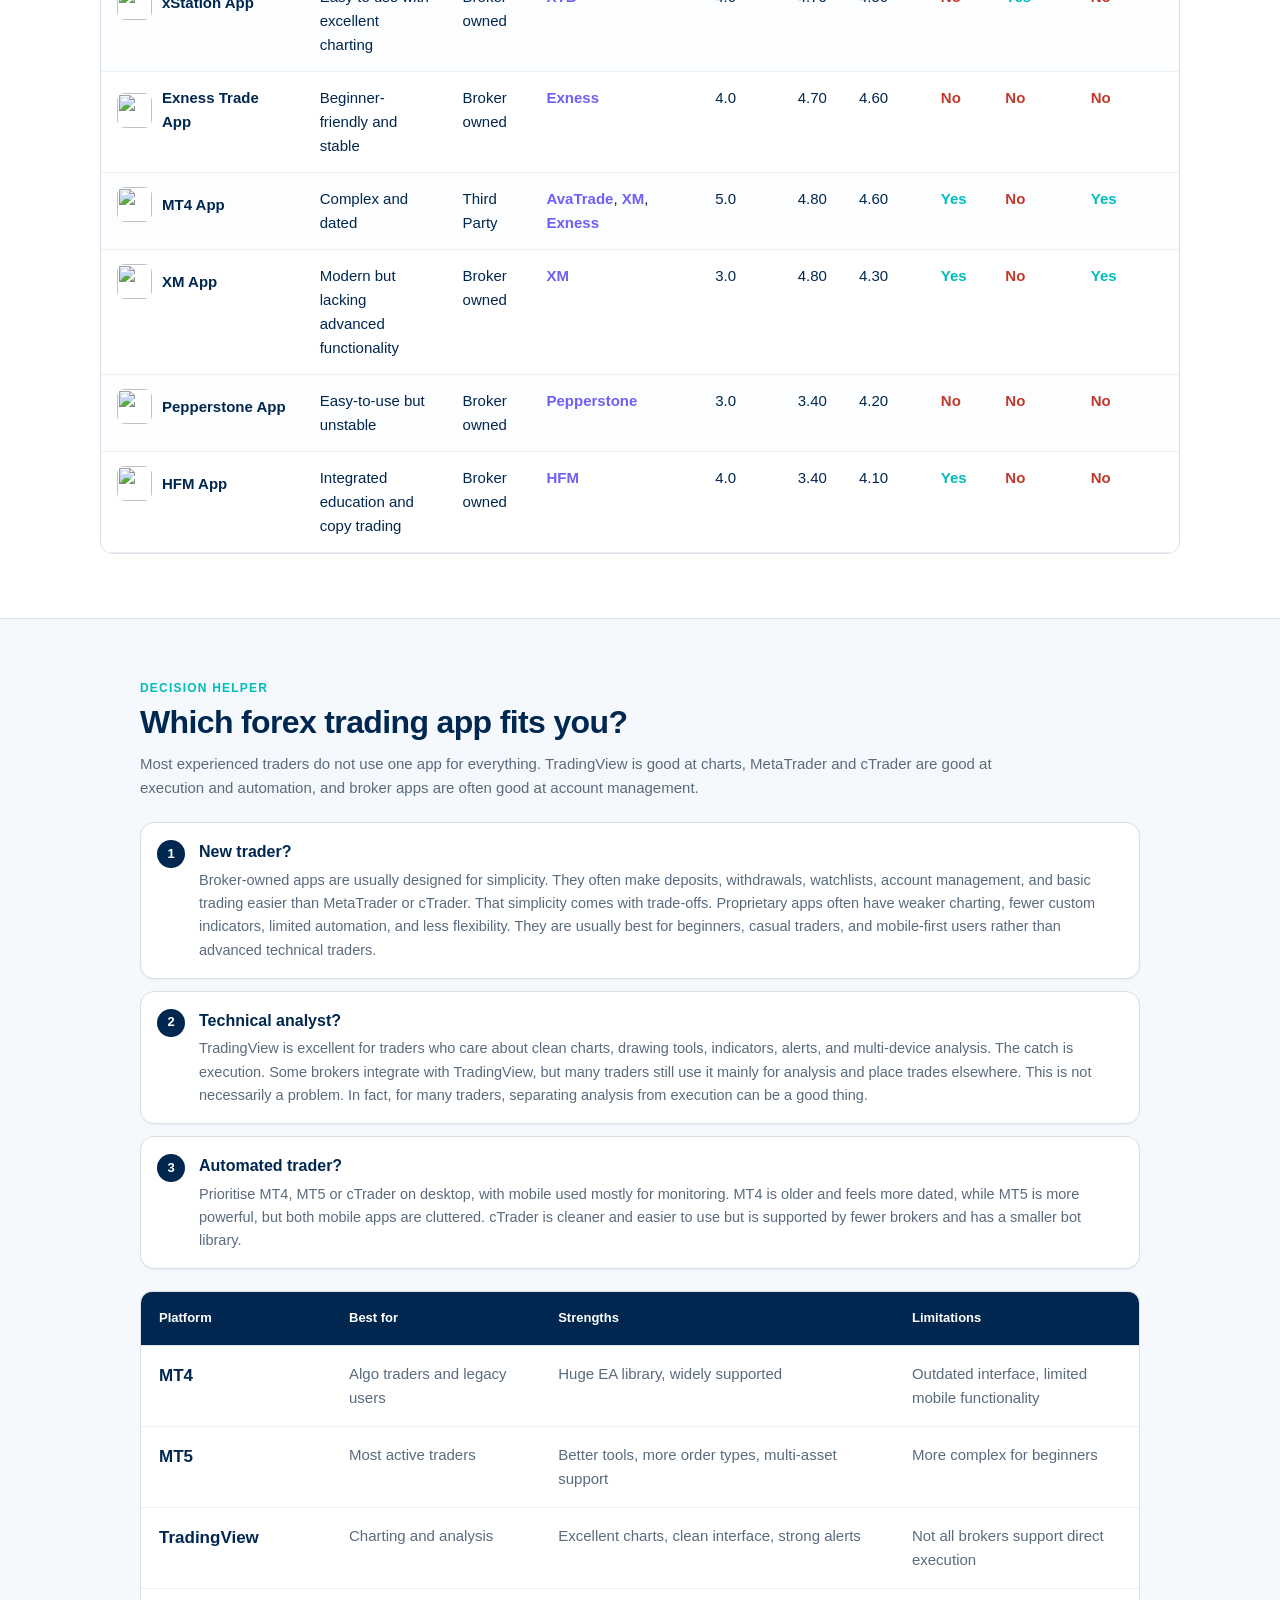
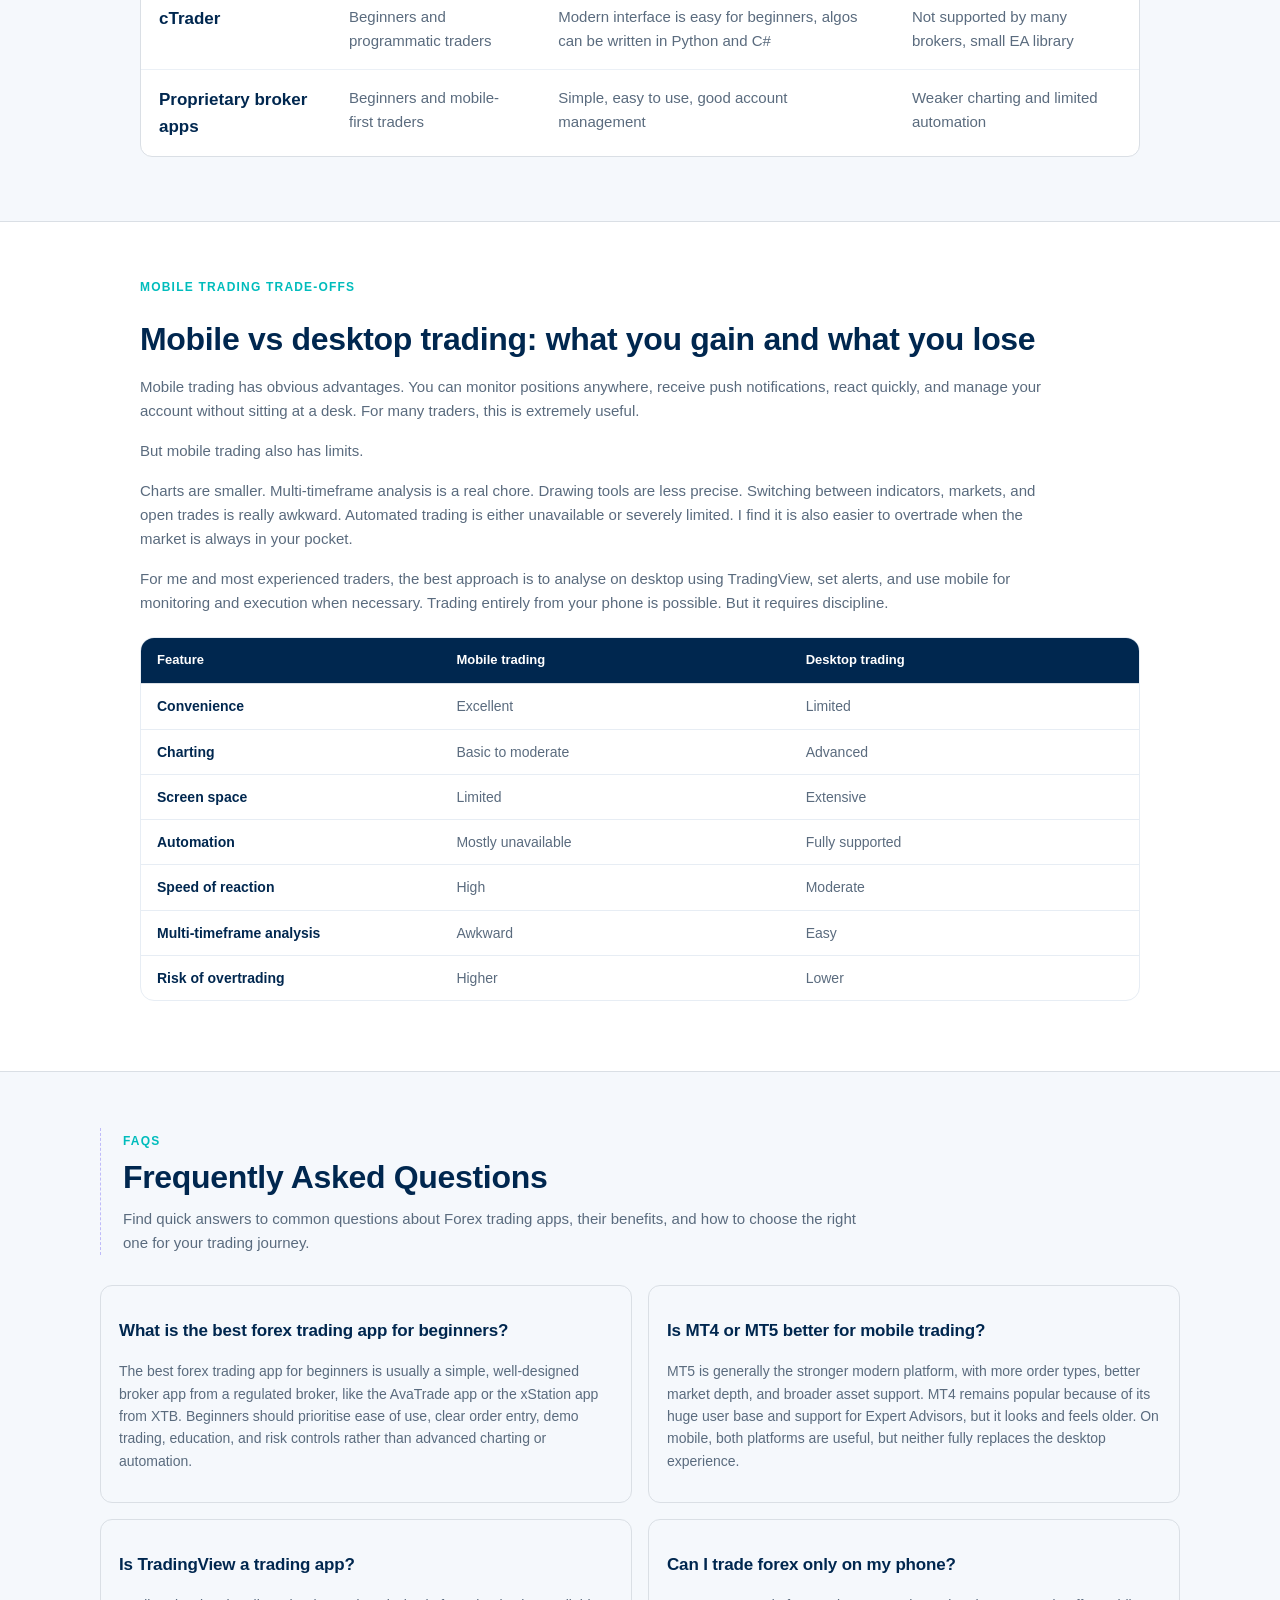
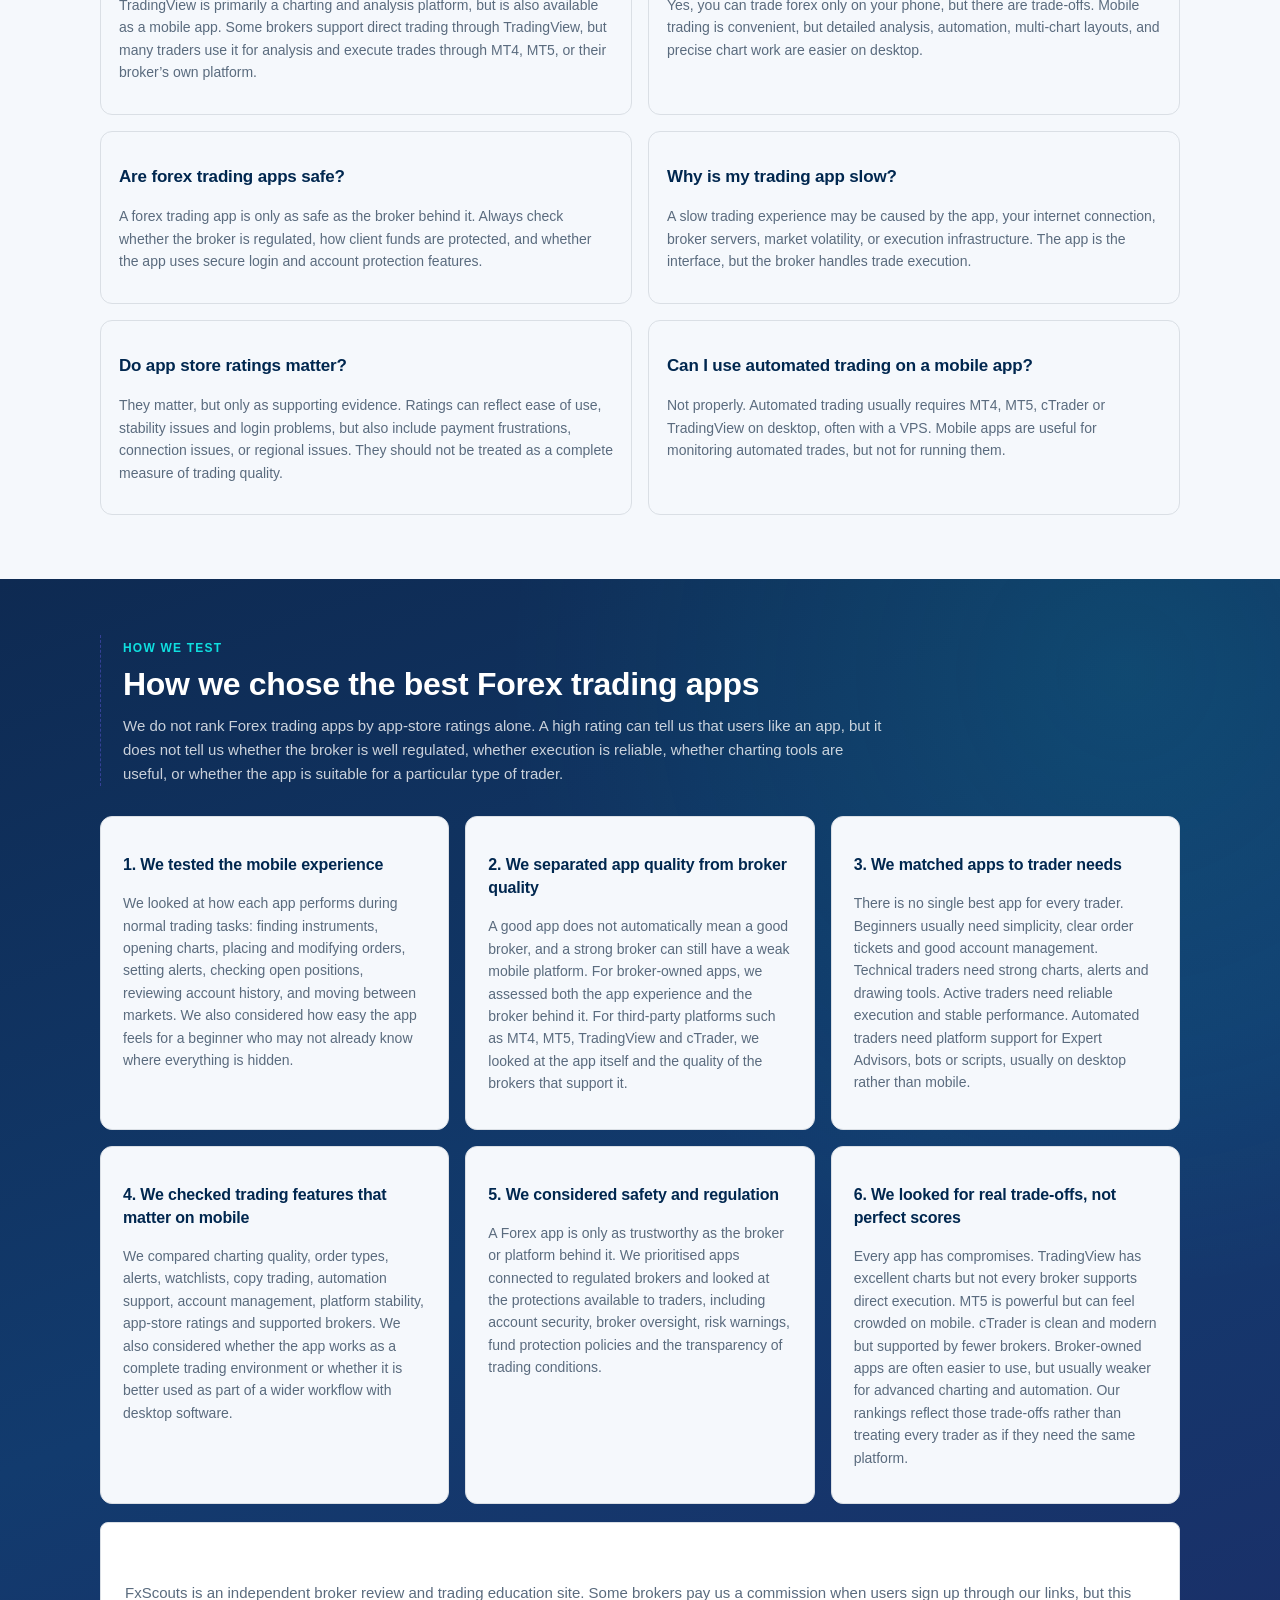
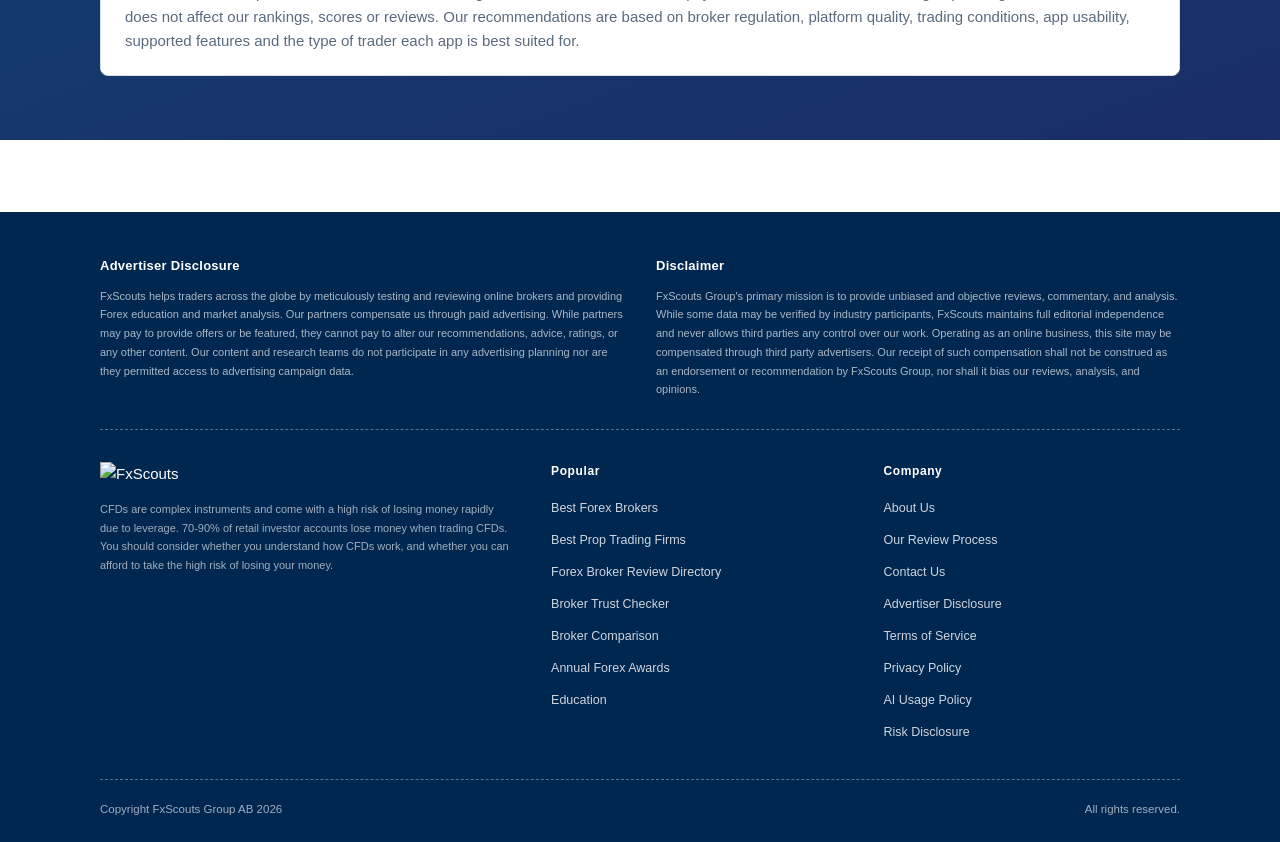
==== commit ef43e2ff: "menu shapes updated" ====
--- a/index.html
+++ b/index.html
@@ -1,6 +1,6 @@
 <!doctype html>
 <html lang="en">
-<head><meta charset="utf-8"><meta name="viewport" content="width=device-width, initial-scale=1"><title>FxScouts Forex Trading Apps</title><meta name="description" content="Best Forex Trading Apps Tested and Reviewed."><link rel="apple-touch-icon" sizes="180x180" href="https://fxscouts.com/wp-content/themes/ls-theme-fxscouts/dist/favicon/apple-touch-icon.png"><link rel="icon" type="image/png" sizes="32x32" href="https://fxscouts.com/wp-content/themes/ls-theme-fxscouts/dist/favicon/favicon-32x32.png"><link rel="icon" type="image/png" sizes="16x16" href="https://fxscouts.com/wp-content/themes/ls-theme-fxscouts/dist/favicon/favicon-16x16.png"><link rel="shortcut icon" href="https://fxscouts.com/wp-content/themes/ls-theme-fxscouts/dist/favicon/favicon.ico"><link rel="stylesheet" href="FXScouts_Forex_Apps_Wireframe.css?v=25"></head>
+<head><meta charset="utf-8"><meta name="viewport" content="width=device-width, initial-scale=1"><title>FxScouts Forex Trading Apps</title><meta name="description" content="Best Forex Trading Apps Tested and Reviewed."><link rel="apple-touch-icon" sizes="180x180" href="https://fxscouts.com/wp-content/themes/ls-theme-fxscouts/dist/favicon/apple-touch-icon.png"><link rel="icon" type="image/png" sizes="32x32" href="https://fxscouts.com/wp-content/themes/ls-theme-fxscouts/dist/favicon/favicon-32x32.png"><link rel="icon" type="image/png" sizes="16x16" href="https://fxscouts.com/wp-content/themes/ls-theme-fxscouts/dist/favicon/favicon-16x16.png"><link rel="shortcut icon" href="https://fxscouts.com/wp-content/themes/ls-theme-fxscouts/dist/favicon/favicon.ico"><link rel="stylesheet" href="FXScouts_Forex_Apps_Wireframe.css?v=33"></head>
 <body>
 <header class="site-header fx-header" id="top">
   <div class="container fx-header-inner">
@@ -236,7 +236,7 @@
       <a class="fx-login" href="https://fxscouts.com/fxscouts-login"><span>Sign up / Log in</span><svg width="15" height="15" viewBox="0 0 24 24" aria-hidden="true" focusable="false"><path fill="currentColor" d="M10 17l5-5-5-5v3H3v4h7v3zM19 3h-8v2h8v14h-8v2h8c1.1 0 2-.9 2-2V5c0-1.1-.9-2-2-2z"/></svg></a>
       <button class="fx-icon-button fx-search-toggle" type="button" aria-label="Search"><svg width="20" height="20" viewBox="0 0 24 24" fill="none" stroke="currentColor" stroke-width="1.8" stroke-linecap="round" aria-hidden="true"><circle cx="11" cy="11" r="7"/><path d="M20 20l-3.8-3.8"/></svg></button>
       <button class="fx-icon-button fx-lang-toggle" type="button" aria-label="Choose country or region"><svg width="20" height="20" viewBox="0 0 24 24" fill="none" stroke="currentColor" stroke-width="1.8" stroke-linecap="round" aria-hidden="true"><circle cx="12" cy="12" r="9"/><path d="M3 12h18"/><ellipse cx="12" cy="12" rx="4.2" ry="9"/></svg></button>
-      <button class="fx-icon-button fx-menu-toggle" type="button" aria-label="Menu" aria-expanded="false"><svg width="20" height="20" viewBox="0 0 24 24" fill="none" stroke="currentColor" stroke-width="1.8" stroke-linecap="round" aria-hidden="true"><path d="M4 7h16M4 12h16M4 17h16"/></svg></button>
+      <button class="fx-icon-button fx-menu-toggle" type="button" aria-label="Menu" aria-expanded="false"><svg class="fx-burger-icon" width="20" height="20" viewBox="0 0 24 24" fill="none" stroke="currentColor" stroke-width="1.8" stroke-linecap="round" aria-hidden="true"><line class="fx-burger-line fx-burger-top" x1="4" y1="7" x2="20" y2="7"/><line class="fx-burger-line fx-burger-mid" x1="4" y1="12" x2="20" y2="12"/><line class="fx-burger-line fx-burger-bot" x1="4" y1="17" x2="20" y2="17"/></svg></button>
     </div>
     <div class="fx-mega fx-hamburger-mega" id="fx-hamburger-menu" aria-label="More from FxScouts">
       <div class="fx-mega-tabs" role="tablist" aria-label="More categories">
@@ -823,51 +823,6 @@
   </div>
 </footer><script>const buttons=document.querySelectorAll('.filter-chips button');const rows=document.querySelectorAll('.comparison-table tbody tr');const empty=document.querySelector('.empty-state');buttons.forEach(button=>button.addEventListener('click',()=>{buttons.forEach(b=>b.classList.remove('active'));button.classList.add('active');const filter=button.dataset.filter;let visible=0;rows.forEach(row=>{const show=filter==='all'||row.dataset.category.split(' ').includes(filter);row.hidden=!show;if(show)visible+=1;});if(empty)empty.hidden=visible!==0;}));</script><script>
 (function () {
-  const sticky = document.getElementById('sticky-cta');
-  if (!sticky) return;
-  /* A/B: variant B (bottom bar) is opted into with ?cta=b —
-     variant A (default) keeps the toc-bar pill instead */
-  const variantB = new URLSearchParams(location.search).get('cta') === 'b';
-  document.body.classList.toggle('cta-b', variantB);
-  if (!variantB) return;
-
-  const KEY = 'fx-compare-cta-dismissed';
-  let dismissed = false;
-  try { dismissed = localStorage.getItem(KEY) === '1'; } catch (e) {}
-  const closeBtn = sticky.querySelector('.sticky-cta-close');
-  const compareSection = document.getElementById('compare');
-
-  const hero = document.querySelector('.hero');
-  function updateSticky() {
-    if (dismissed) { sticky.classList.remove('is-visible'); return; }
-    const max = document.documentElement.scrollHeight - window.innerHeight;
-    /* earned appearance: the hero has been scrolled past */
-    const engaged = hero
-      ? window.scrollY > hero.offsetTop + hero.offsetHeight - 200
-      : (max > 0 && window.scrollY / max > 0.1);
-    /* suppressed while the comparison section itself is on screen */
-    let inCompare = false;
-    if (compareSection) {
-      const r = compareSection.getBoundingClientRect();
-      inCompare = r.top < window.innerHeight && r.bottom > 0;
-    }
-    /* and suppressed near the footer */
-    const nearBottom = max - window.scrollY < 300;
-    sticky.classList.toggle('is-visible', engaged && !inCompare && !nearBottom);
-  }
-  window.addEventListener('scroll', updateSticky, { passive: true });
-  window.addEventListener('resize', updateSticky);
-  updateSticky();
-  if (closeBtn) {
-    closeBtn.addEventListener('click', function () {
-      dismissed = true; /* dismissal sticks across visits */
-      try { localStorage.setItem(KEY, '1'); } catch (e) {}
-      sticky.classList.remove('is-visible');
-    });
-  }
-})();
-</script><script>
-(function () {
   /* Flowing nav underline: one indicator glides between hovered items */
   const nav = document.querySelector('.fx-menu');
   if (!nav) return;
@@ -934,12 +889,13 @@
   }
 
   /* Live-site photo thumbnails for menu links (extracted from fxscouts.com) */
-  const FX_THUMBS = {"/forex-brokers":"/wp-content/uploads/sites/20/2024/11/ECB-Building-resized-50x50.jpg","/forex-brokers/brokers-for-beginners":"/wp-content/uploads/sites/20/2024/04/Urban19-900x900-1-50x50.jpg","/forex-brokers/bonuses":"/wp-content/uploads/sites/20/2024/09/City-of-London-scaled-50x50.jpg","/forex-brokers/demo-accounts":"/wp-content/uploads/sites/20/2024/10/Hero-Demo-Library-50x50.jpg","/forex-brokers/lowest-spreads":"/wp-content/uploads/sites/20/2024/04/Urban18-400x400-1-50x50.jpg","/forex-brokers/islamic-accounts":"/wp-content/uploads/sites/20/2024/10/Dubai-800w-50x50.jpg","/forex-brokers/best-ecn-brokers":"/wp-content/uploads/sites/20/2024/04/Interface20-900x900-1-50x50.jpg","/forex-brokers/highest-leverage-forex-brokers":"/wp-content/uploads/sites/20/2024/11/Hero-Abstract-purple-circles.jpg","/forex-brokers/mt4-forex-brokers":"/wp-content/uploads/sites/20/2024/08/mt4-sign-50x50.png","/best-forex-trading-platforms":"/wp-content/uploads/sites/20/2024/04/Interface6-900x900-1-50x50.jpg","/forex-brokers/mt5-forex-brokers":"/wp-content/uploads/sites/20/2024/10/metatrader5-sign-1-1-50x50.png","/forex-brokers/best-copy-trading-forex-brokers":"/wp-content/uploads/sites/20/2024/04/Urban16-400x400-1-50x50.jpg","/forex-brokers/ctrader-brokers":"/wp-content/uploads/sites/20/2024/08/ctrader_round-50x50.png","/forex-trading-apps":"/wp-content/uploads/sites/20/2024/11/Trading-Apps-5050-resized-50x50.jpg","/forex-brokers/tradingview":"/wp-content/uploads/sites/20/2024/08/tradingview-sign-50x50.png","/cfd-trading":"/wp-content/uploads/sites/20/2024/04/Urban23-400x400-1-50x50.jpg","/cryptocurrency-trading":"/wp-content/uploads/sites/20/2024/06/bitcoin_1044x600-50x50.jpg","/forex-brokers/equities-brokers":"/wp-content/uploads/sites/20/2024/04/CityImage14-900x900-1-50x50.jpg","/forex-brokers/vix-volatility-brokers":"/wp-content/uploads/sites/20/2024/04/CityImage34-900x900-1-50x50.jpg","/forex-brokers/best-gold-trading-brokers":"/wp-content/uploads/sites/20/2024/09/City-of-London-scaled-50x50.jpg","/best-forex-brokers-in-the-uk":"/wp-content/uploads/sites/20/2025/11/122.jpg","/us/forex-brokers":"/wp-content/plugins/ls-framework/dist/img/country/us.svg","/forex-brokers/forex-brokers-in-canada":"/wp-content/plugins/ls-framework/dist/img/country/ca.svg","/dfsa":"/wp-content/plugins/ls-framework/dist/img/country/ae.svg","/best-forex-brokers-in-south-africa":"/wp-content/plugins/ls-framework/dist/img/country/za.svg","/best-forex-brokers-in-australia":"/wp-content/uploads/sites/20/2019/09/australia-flag-e1478544618800-1.png","/forex-brokers/best-forex-brokers-in-hong-kong":"/wp-content/uploads/sites/20/2026/03/Hong-Kong-Flag.png","/forex-brokers/best-forex-brokers-in-singapore":"/wp-content/uploads/sites/20/2026/03/Singapore-Flag-white-border.png","/forex-brokers/managed-forex-accounts":"/wp-content/uploads/sites/20/2024/11/MAMM-Accounts-5050-50x50.jpg","/spread-betting":"/wp-content/uploads/sites/20/2024/10/City-of-London-scaled-1-50x50.jpg","/broker/pepperstone":"/wp-content/themes/ls-theme-fxscouts/dist/img/broker/small/pepperstone.svg","/broker/tickmill":"/wp-content/themes/ls-theme-fxscouts/dist/img/broker/small/tickmill.svg","/broker/icmarkets":"/wp-content/themes/ls-theme-fxscouts/dist/img/broker/small/icmarkets.svg","/broker/blackbullmarkets":"/wp-content/themes/ls-theme-fxscouts/dist/img/broker/small/blackbullmarkets.svg","/broker/xm":"/wp-content/themes/ls-theme-fxscouts/dist/img/broker/small/xm.png","/broker/xtb":"/wp-content/themes/ls-theme-fxscouts/dist/img/broker/small/xtb.svg","/broker/ig":"/wp-content/themes/ls-theme-fxscouts/dist/img/broker/small/ig.svg","/broker-search":"/wp-content/themes/ls-theme-fxscouts/dist/img/nav-icons/circle-path.jpg","/broker-comparison":"/wp-content/uploads/sites/20/2024/04/HumanInterior16-900x900-1-50x50.jpg","/broker-trust-checker":"/wp-content/uploads/sites/20/2024/11/Hammer-50x50.jpg","/state-of-the-forex-market/trust-and-regulation":"/wp-content/uploads/sites/20/2026/04/Award-icon.png","/our-review-process":"/wp-content/themes/ls-theme-fxscouts/dist/img/nav-icons/circle-path.jpg","/trading-journal":"/wp-content/uploads/sites/20/2026/04/trading-journal-icon-1.png","/currency-pairs":"/wp-content/uploads/sites/20/2024/06/eurusd1_1044x600-50x50.jpg","/traders-hub":"/wp-content/uploads/sites/20/2026/04/Traders-Hub-Icon-v2.png","/economic-calendar":"/wp-content/uploads/sites/20/2024/04/Urban19-400x400-1-50x50.jpg","/tools/position-size-calculator":"/wp-content/themes/ls-theme-fxscouts/dist/img/nav-icons/rhombus-path.jpg","/tools/leverage-calculator":"/wp-content/themes/ls-theme-fxscouts/dist/img/nav-icons/rhombus-path.jpg","/pip-racer":"/wp-content/uploads/sites/20/2026/05/pip-racer-icon.png","/forex-education":"/wp-content/uploads/sites/20/2019/09/learn-to-trade-forex-50x50.jpg","/fxscouts-forex-video-tutorials":"/wp-content/uploads/sites/20/2025/09/video_page_menu_icon.png","/fxscouts-podcasts":"/wp-content/uploads/sites/20/2024/11/Podcast-header-resized-50x50.jpg","/quarterly-reports":"/wp-content/uploads/sites/20/2020/04/broker-review-trading-instruments.jpg","/forex-education/glossary":"/wp-content/uploads/sites/20/2025/06/glossary.jpg","/about-us":"/wp-content/uploads/sites/20/2024/08/2-1-300x300-1-50x50.png","/forex-awards":"/wp-content/uploads/sites/20/2024/04/HumanInterior30-1920x1200-1-50x50.jpg","/about-us/why-trust-us":"https://fxscouts.br.com/wp-content/uploads/sites/3/2025/03/shaking-hands-euro.jpg","/about-us/contact-us":"/wp-content/uploads/sites/20/2024/04/HumanInterior18-900x900-1-50x50.jpg","/about-us/risk-disclosure":"/wp-content/themes/ls-theme-fxscouts/dist/img/nav-icons/dodecagon-path.jpg","/events":"/wp-content/uploads/sites/20/2025/05/forex-webinars-menu-icon.jpg"};
+  const FX_THUMBS = {"/forex-brokers":"/wp-content/uploads/sites/20/2024/11/ECB-Building-resized-50x50.jpg","/forex-brokers/brokers-for-beginners":"/wp-content/uploads/sites/20/2024/04/Urban19-900x900-1-50x50.jpg","/forex-brokers/bonuses":"/wp-content/uploads/sites/20/2024/09/City-of-London-scaled-50x50.jpg","/forex-brokers/demo-accounts":"/wp-content/uploads/sites/20/2024/10/Hero-Demo-Library-50x50.jpg","/forex-brokers/lowest-spreads":"/wp-content/uploads/sites/20/2024/04/Urban18-400x400-1-50x50.jpg","/forex-brokers/islamic-accounts":"/wp-content/uploads/sites/20/2024/10/Dubai-800w-50x50.jpg","/forex-brokers/best-ecn-brokers":"/wp-content/uploads/sites/20/2024/04/Interface20-900x900-1-50x50.jpg","/forex-brokers/highest-leverage-forex-brokers":"/wp-content/uploads/sites/20/2024/11/Hero-Abstract-purple-circles.jpg","/forex-brokers/mt4-forex-brokers":"/wp-content/uploads/sites/20/2024/08/mt4-sign-50x50.png","/best-forex-trading-platforms":"/wp-content/uploads/sites/20/2024/04/Interface6-900x900-1-50x50.jpg","/forex-brokers/mt5-forex-brokers":"/wp-content/uploads/sites/20/2024/10/metatrader5-sign-1-1-50x50.png","/forex-brokers/best-copy-trading-forex-brokers":"/wp-content/uploads/sites/20/2024/04/Urban16-400x400-1-50x50.jpg","/forex-brokers/ctrader-brokers":"/wp-content/uploads/sites/20/2024/08/ctrader_round-50x50.png","/forex-trading-apps":"/wp-content/uploads/sites/20/2024/11/Trading-Apps-5050-resized-50x50.jpg","/forex-brokers/tradingview":"/wp-content/uploads/sites/20/2024/08/tradingview-sign-50x50.png","/cfd-trading":"/wp-content/uploads/sites/20/2024/04/Urban23-400x400-1-50x50.jpg","/cryptocurrency-trading":"/wp-content/uploads/sites/20/2024/06/bitcoin_1044x600-50x50.jpg","/forex-brokers/equities-brokers":"/wp-content/uploads/sites/20/2024/04/CityImage14-900x900-1-50x50.jpg","/forex-brokers/vix-volatility-brokers":"/wp-content/uploads/sites/20/2024/04/CityImage34-900x900-1-50x50.jpg","/forex-brokers/best-gold-trading-brokers":"/wp-content/uploads/sites/20/2024/09/City-of-London-scaled-50x50.jpg","/best-forex-brokers-in-the-uk":"/wp-content/uploads/sites/20/2025/11/122.jpg","/us/forex-brokers":"/wp-content/plugins/ls-framework/dist/img/country/us.svg","/forex-brokers/forex-brokers-in-canada":"/wp-content/plugins/ls-framework/dist/img/country/ca.svg","/dfsa":"/wp-content/plugins/ls-framework/dist/img/country/ae.svg","/best-forex-brokers-in-south-africa":"/wp-content/plugins/ls-framework/dist/img/country/za.svg","/best-forex-brokers-in-australia":"/wp-content/uploads/sites/20/2019/09/australia-flag-e1478544618800-1.png","/forex-brokers/best-forex-brokers-in-hong-kong":"/wp-content/uploads/sites/20/2026/03/Hong-Kong-Flag.png","/forex-brokers/best-forex-brokers-in-singapore":"/wp-content/uploads/sites/20/2026/03/Singapore-Flag-white-border.png","/forex-brokers/managed-forex-accounts":"/wp-content/uploads/sites/20/2024/11/MAMM-Accounts-5050-50x50.jpg","/spread-betting":"/wp-content/uploads/sites/20/2024/10/City-of-London-scaled-1-50x50.jpg","/broker/pepperstone":"/wp-content/themes/ls-theme-fxscouts/dist/img/broker/small/pepperstone.svg","/broker/tickmill":"/wp-content/themes/ls-theme-fxscouts/dist/img/broker/small/tickmill.svg","/broker/icmarkets":"/wp-content/themes/ls-theme-fxscouts/dist/img/broker/small/icmarkets.svg","/broker/blackbullmarkets":"/wp-content/themes/ls-theme-fxscouts/dist/img/broker/small/blackbullmarkets.svg","/broker/xm":"/wp-content/themes/ls-theme-fxscouts/dist/img/broker/small/xm.png","/broker/xtb":"/wp-content/themes/ls-theme-fxscouts/dist/img/broker/small/xtb.svg","/broker/ig":"/wp-content/themes/ls-theme-fxscouts/dist/img/broker/small/ig.svg","/broker-search":"/wp-content/themes/ls-theme-fxscouts/dist/img/nav-icons/circle-path.jpg","/broker-comparison":"/wp-content/uploads/sites/20/2024/04/HumanInterior16-900x900-1-50x50.jpg","/broker-trust-checker":"/wp-content/uploads/sites/20/2024/11/Hammer-50x50.jpg","/state-of-the-forex-market/trust-and-regulation":"/wp-content/uploads/sites/20/2026/04/Award-icon.png","/our-review-process":"/wp-content/themes/ls-theme-fxscouts/dist/img/nav-icons/circle-path.jpg","/trading-journal":"/wp-content/uploads/sites/20/2026/04/trading-journal-icon-1.png","/currency-pairs":"/wp-content/uploads/sites/20/2024/06/eurusd1_1044x600-50x50.jpg","/traders-hub":"/wp-content/uploads/sites/20/2026/04/Traders-Hub-Icon-v2.png","/economic-calendar":"/wp-content/uploads/sites/20/2024/04/Urban19-400x400-1-50x50.jpg","/tools/position-size-calculator":"/wp-content/themes/ls-theme-fxscouts/dist/img/nav-icons/rhombus-path.jpg","/tools/leverage-calculator":"/wp-content/themes/ls-theme-fxscouts/dist/img/nav-icons/rhombus-path.jpg","/pip-racer":"/wp-content/uploads/sites/20/2026/05/pip-racer-icon.png","/forex-education":"/wp-content/uploads/sites/20/2019/09/learn-to-trade-forex-50x50.jpg","/fxscouts-forex-video-tutorials":"/wp-content/uploads/sites/20/2025/09/video_page_menu_icon.png","/fxscouts-podcasts":"/wp-content/uploads/sites/20/2024/11/Podcast-header-resized-50x50.jpg","/quarterly-reports":"/wp-content/uploads/sites/20/2020/04/broker-review-trading-instruments.jpg","/forex-education/glossary":"/wp-content/uploads/sites/20/2025/06/glossary.jpg","/about-us":"/wp-content/uploads/sites/20/2024/08/2-1-300x300-1-50x50.png","/forex-awards":"/wp-content/uploads/sites/20/2024/04/HumanInterior30-1920x1200-1-50x50.jpg","/about-us/why-trust-us":"https://fxscouts.br.com/wp-content/uploads/sites/3/2025/03/shaking-hands-euro.jpg","/about-us/contact-us":"/wp-content/uploads/sites/20/2024/04/HumanInterior18-900x900-1-50x50.jpg","/about-us/risk-disclosure":"/wp-content/themes/ls-theme-fxscouts/dist/img/nav-icons/dodecagon-path.jpg","/events":"/wp-content/uploads/sites/20/2025/05/forex-webinars-menu-icon.jpg","/broker-comparison/avatrade-vs-pepperstone":"/wp-content/themes/ls-theme-fxscouts/dist/img/nav-icons/fx_compare-24.svg","/broker-comparison/fpmarkets-vs-tickmill":"/wp-content/themes/ls-theme-fxscouts/dist/img/nav-icons/fx_compare-24.svg","/broker-comparison/ig-vs-xtb":"/wp-content/themes/ls-theme-fxscouts/dist/img/nav-icons/fx_compare-24.svg","/broker-comparison/fxpro-vs-forexcom":"/wp-content/themes/ls-theme-fxscouts/dist/img/nav-icons/fx_compare-24.svg","/broker-comparison/icmarkets-vs-xm":"/wp-content/themes/ls-theme-fxscouts/dist/img/nav-icons/fx_compare-24.svg","/broker-comparison/marketscom-vs-avatrade":"/wp-content/themes/ls-theme-fxscouts/dist/img/nav-icons/fx_compare-24.svg","/broker-comparison/pepperstone-vs-eightcap":"/wp-content/themes/ls-theme-fxscouts/dist/img/nav-icons/fx_compare-24.svg","/about-us/editorial-policy":"/wp-content/themes/ls-theme-fxscouts/dist/img/nav-icons/rhombus-path.jpg","/about-us/privacy-policy":"/wp-content/themes/ls-theme-fxscouts/dist/img/nav-icons/rhombus-path.jpg","/about-us/terms-of-service":"/wp-content/themes/ls-theme-fxscouts/dist/img/nav-icons/rhombus-path.jpg","/about-us/ai-policy":"/wp-content/themes/ls-theme-fxscouts/dist/img/nav-icons/rhombus-path.jpg","/advertiser-disclosure":"/wp-content/themes/ls-theme-fxscouts/dist/img/nav-icons/rhombus-path.jpg","/fxscouts-login":"/wp-content/themes/ls-theme-fxscouts/dist/img/nav-icons/rhombus-path.jpg"};
+  const FX_THUMBS_EXT = {"prop.fxscouts.com":"https://fxscouts.com/wp-content/uploads/sites/20/2026/04/PROP-500-x-500-px.png","www.youtube.com/@fxscouts":"https://fxscouts.com/wp-content/uploads/sites/20/2024/08/youtube-svgrepo-com.png","www.facebook.com/FxScouts":"https://fxscouts.com/wp-content/uploads/sites/20/2024/08/facebook-svgrepo-com.png","x.com/FxScouts":"https://fxscouts.com/wp-content/uploads/sites/20/2024/08/x-logo.jpg","www.instagram.com/fxscouts":"https://fxscouts.com/wp-content/uploads/sites/20/2024/08/instagram-svgrepo-com.png","www.tiktok.com/@fxscouts":"https://fxscouts.com/wp-content/uploads/sites/20/2025/10/tiktok.jpg","www.linkedin.com/company/fxscouts":"https://fxscouts.com/wp-content/uploads/sites/20/2024/08/LinkedIn_logo_initials.png"};
   document.querySelectorAll('.fx-link-grid a').forEach(function (a) {
     let u;
     try { u = new URL(a.href); } catch (e) { return; }
-    if (!/fxscouts\.com$/.test(u.hostname)) return;
-    const src = FX_THUMBS[u.pathname.replace(/\/$/, '')];
+    let src = /fxscouts\.com$/.test(u.hostname) ? FX_THUMBS[u.pathname.replace(/\/$/, '')] : null;
+    if (!src) src = FX_THUMBS_EXT[(u.hostname + u.pathname).replace(/\/$/, '')];
     if (!src) return;
     const img = document.createElement('img');
     img.src = src.indexOf('http') === 0 ? src : 'https://fxscouts.com' + src;
--- a/FXScouts_Forex_Apps_Wireframe.css
+++ b/FXScouts_Forex_Apps_Wireframe.css
@@ -1,4 +1,4 @@
-:root{--ink:#08143a;--ink-2:#132253;--navy:#08143a;--deep:#160957;--violet:#5f73ee;--aqua:#15d4d4;--paper:#f5f7fb;--panel:#fff;--muted:#66738c;--line:#dfe6f0;--line-strong:#c9d4e5;--success:#00a978;--danger:#a74444;--shadow:0 18px 60px rgba(8,20,58,.14);--shadow-soft:0 10px 32px rgba(8,20,58,.08);--radius-xl:28px;--radius-lg:20px;--container:1180px}*{box-sizing:border-box}html{scroll-behavior:smooth}body{margin:0;font-family:Inter,ui-sans-serif,system-ui,-apple-system,BlinkMacSystemFont,"Segoe UI",Roboto,Arial,sans-serif;background:var(--paper);color:var(--ink);line-height:1.55}a{color:inherit;text-decoration:none}.container{width:min(var(--container),calc(100% - 40px));margin-inline:auto}.site-header{background:var(--navy);color:#fff;position:sticky;top:0;z-index:50;border-bottom:1px solid rgba(255,255,255,.08)}.header-grid{min-height:78px;display:grid;grid-template-columns:auto 1fr auto;align-items:center;gap:32px}.brand{font-weight:900;letter-spacing:.08em}.wordmark{font-size:22px}.wordmark span{color:var(--aqua);padding:0 8px}.primary-nav{display:flex;justify-content:center;gap:34px;color:rgba(255,255,255,.82);font-weight:700}.ghost-button{border:1px solid rgba(255,255,255,.18);background:rgba(255,255,255,.06);color:#fff;border-radius:999px;padding:10px 15px;font-weight:750}.hero{position:relative;background:radial-gradient(circle at 0% 0%,rgba(21,212,212,.18),transparent 36%),radial-gradient(circle at 82% 15%,rgba(196,97,217,.25),transparent 34%),linear-gradient(135deg,#0a1746 0%,#121457 55%,#211065 100%);color:#fff;overflow:visible}.hero:before{content:"";position:absolute;inset:0;background-image:linear-gradient(rgba(255,255,255,.045) 1px,transparent 1px),linear-gradient(90deg,rgba(255,255,255,.045) 1px,transparent 1px);background-size:56px 56px;opacity:.38}.hero .container{position:relative}.section-pad{padding:72px 0}.hero-layout{display:grid;grid-template-columns:minmax(430px,.95fr) minmax(460px,1.05fr);gap:36px;align-items:start}.decision-module{background:rgba(255,255,255,.97);color:var(--ink);border-radius:var(--radius-xl);padding:26px;box-shadow:var(--shadow);border:1px solid rgba(255,255,255,.6)}.wireframe-tag{display:inline-flex;background:rgba(21,212,212,.15);color:var(--ink);border-radius:999px;padding:8px 14px;font-weight:900;font-size:13px;margin-bottom:16px}.decision-module h2,.intro-card h1{margin:0}.decision-module h2{font-size:38px;line-height:1.05;margin-bottom:8px}.decision-module p{color:var(--muted);margin:0 0 18px}.ranked-decisions{display:grid;gap:12px}.decision-card{display:grid;grid-template-columns:auto 1fr;gap:14px;align-items:center;background:#fff;border:1px solid var(--line);border-radius:18px;padding:14px}.app-logo{width:46px;height:46px;border-radius:14px;object-fit:contain;background:#fff;border:1px solid var(--line);padding:5px;box-shadow:0 6px 14px rgba(8,20,58,.08)}.decision-card strong{display:block;font-size:17px}.decision-card small{display:block;color:var(--muted);line-height:1.35}.intro-card{padding:10px 4px 4px}.breadcrumb{color:rgba(255,255,255,.76);margin:0 0 20px}.meta-row{display:flex;flex-wrap:wrap;gap:10px;margin-bottom:22px}.meta-pill{position:relative;display:inline-flex;border:1px solid rgba(255,255,255,.28);background:rgba(255,255,255,.13);border-radius:999px;padding:8px 13px;font-weight:800;cursor:help}.meta-pill::after{content:attr(data-tooltip);position:absolute;left:0;top:calc(100% + 12px);width:min(520px,calc(100vw - 48px));padding:14px 16px;border-radius:16px;background:#fff;color:var(--ink);box-shadow:0 16px 44px rgba(8,20,58,.24);font-size:14px;line-height:1.45;z-index:100;opacity:0;visibility:hidden}.meta-pill:hover::after,.meta-pill:focus::after{opacity:1;visibility:visible}.intro-card h1{font-size:clamp(48px,7vw,78px);line-height:.98;letter-spacing:-.07em;max-width:680px;margin-bottom:20px}.lead{font-size:21px;color:rgba(255,255,255,.83);max-width:690px}.quick-answer-card{margin:24px 0;padding:18px;border:1px solid rgba(255,255,255,.22);border-radius:20px;background:rgba(255,255,255,.1);backdrop-filter:blur(8px)}.label,.eyebrow{display:inline-block;text-transform:uppercase;font-size:12px;font-weight:950;letter-spacing:.1em;color:var(--aqua);margin-bottom:6px}.button{display:inline-flex;align-items:center;justify-content:center;border-radius:999px;padding:12px 18px;font-weight:900;border:1px solid transparent;text-align:center}.button.primary{background:var(--navy);color:#fff}.hero .button.primary{background:#fff;color:var(--ink)}.button.secondary{background:var(--aqua);color:var(--ink)}.button.tertiary{background:#fff;color:var(--ink);border-color:var(--line-strong)}.button.ghost{background:rgba(255,255,255,.08);color:#fff;border-color:rgba(255,255,255,.25)}.decision-actions,.hero-actions{display:flex;gap:12px;flex-wrap:wrap;margin-top:18px}.toc-bar{position:sticky;top:79px;background:rgba(245,247,251,.88);backdrop-filter:blur(14px);z-index:35;border-bottom:1px solid var(--line)}.toc-bar-inner{display:flex;gap:10px;align-items:center;overflow-x:auto;padding:14px 0}.toc-bar a{flex:0 0 auto;border:1px solid var(--line);background:#fff;color:var(--ink);border-radius:999px;padding:10px 14px;font-weight:850;box-shadow:0 6px 18px rgba(8,20,58,.05)}.section-heading{display:flex;justify-content:space-between;gap:28px;align-items:end;margin-bottom:26px}.section-heading h2{font-size:42px;line-height:1.08;margin:0 0 10px;letter-spacing:-.03em}.section-heading p{margin:0;color:var(--muted);max-width:760px}.review-stack{display:grid;gap:18px}.review-card{background:#fff;border:1px solid var(--line);border-radius:26px;box-shadow:var(--shadow-soft);padding:22px;display:grid;grid-template-columns:238px 1fr;gap:22px;align-items:start;overflow:visible}.review-left{border-right:1px solid var(--line);padding-right:22px;display:flex;flex-direction:column;gap:14px;align-items:center;overflow:visible}.review-logo{width:108px;height:108px;border-radius:24px;object-fit:contain;background:#fff;border:1px solid var(--line);padding:12px;box-shadow:0 8px 24px rgba(8,20,58,.08)}.rank-badge,.type-pill{display:inline-flex;align-items:center;border-radius:999px;background:#eef2ff;color:var(--ink);font-size:12px;font-weight:950;padding:7px 10px}.review-actions{width:100%;display:grid;gap:10px;position:relative;overflow:visible}.review-actions .button,.cta-popout summary.button{width:100%;min-height:48px;text-align:center}.cta-popout{position:relative;width:100%;overflow:visible}.cta-popout summary{list-style:none;cursor:pointer}.cta-popout summary::-webkit-details-marker{display:none}.cta-popout[open]{z-index:80}.popout-panel{position:absolute;left:0;top:calc(100% + 8px);width:min(320px,calc(100vw - 48px));background:#fff;border:1px solid var(--line);border-radius:18px;box-shadow:0 18px 54px rgba(8,20,58,.22);padding:14px;text-align:left;color:var(--ink)}.popout-panel strong{display:block;margin-bottom:8px}.popout-panel ul{list-style:none;margin:0;padding:0;display:grid;gap:8px}.popout-panel a{display:block;padding:9px 10px;border:1px solid var(--line);border-radius:12px;font-weight:850;background:#f8fafc}.review-title-row{display:flex;justify-content:space-between;gap:18px;align-items:start}.review-body h3{font-size:30px;line-height:1.05;margin:0 0 8px}.best-for{font-size:18px;font-weight:850;color:var(--ink-2);margin:0 0 14px}.compact-meta{display:grid;grid-template-columns:repeat(4,minmax(0,1fr));gap:8px}.compact-meta span{background:#f5f7fb;border:1px solid var(--line);border-radius:14px;padding:10px;font-size:13px;color:var(--muted)}.compact-meta b{display:block;color:var(--ink);font-size:16px;line-height:1.15}.yes{color:var(--success);font-weight:900}.no{color:var(--danger);font-weight:900}.compact-pros{display:grid;grid-template-columns:1fr 1fr;gap:12px;margin-top:16px}.compact-pros div{border-top:1px solid var(--line);padding-top:12px}.compact-pros h4{margin:0 0 4px}.compact-pros p{margin:0;color:var(--muted);font-size:14px}.full-review{grid-column:1/-1;margin-top:16px;border-top:1px solid var(--line);padding-top:12px}.full-review summary{list-style:none;cursor:pointer;display:flex;justify-content:space-between;align-items:center;padding:12px 14px;border-radius:16px;background:#f8fafc;border:1px solid var(--line);font-weight:950}.expanded-review{display:grid;grid-template-columns:1fr 360px;gap:20px;padding:18px 4px 4px}.expanded-copy p,.expanded-copy li{color:var(--muted)}.media-carousel{display:grid;grid-template-columns:auto 1fr auto;align-items:center;gap:10px}.media-carousel button{border:1px solid var(--line);background:#fff;border-radius:999px;width:36px;height:36px;font-size:24px}.media-frame{min-height:220px;border-radius:20px;border:1px solid var(--line);background:linear-gradient(135deg,#f4fcff,#f6f0ff);display:grid;place-items:center;text-align:center;padding:18px;color:var(--ink)}.filters-wrap,.finder-card,.method-card,.faq-card,.compare-card{background:#fff;border:1px solid var(--line);box-shadow:var(--shadow-soft);border-radius:24px;padding:22px}.filter-chips{display:flex;flex-wrap:wrap;gap:10px;margin:14px 0 20px}.filter-chips button{border:1px solid var(--line-strong);background:#fff;border-radius:999px;padding:10px 13px;font-weight:850;color:var(--ink)}.filter-chips button.active{background:var(--aqua);border-color:var(--aqua)}.comparison-table{overflow-x:auto;border:1px solid var(--line);border-radius:20px}.comparison-table table{width:100%;border-collapse:collapse;background:#fff;min-width:1000px}.comparison-table th,.comparison-table td{padding:14px 16px;border-bottom:1px solid var(--line);text-align:left;vertical-align:top}.comparison-table th{font-size:13px;text-transform:uppercase;letter-spacing:.06em;color:var(--muted);background:#f8fafc}.table-app{display:flex;align-items:center;gap:10px;min-width:170px}.table-app img{width:34px;height:34px;object-fit:contain;border:1px solid var(--line);border-radius:10px;background:#fff;padding:4px}.finder-grid,.education-grid{display:grid;grid-template-columns:1fr 1fr;gap:22px}.step-list{counter-reset:steps;display:grid;gap:12px;margin-top:20px}.step-list div{position:relative;padding:15px 15px 15px 54px;background:#f7f9fc;border:1px solid var(--line);border-radius:18px}.step-list div:before{counter-increment:steps;content:counter(steps);position:absolute;left:14px;top:14px;width:28px;height:28px;border-radius:50%;background:var(--aqua);display:grid;place-items:center;font-weight:950}.persona-grid,.method-grid,.faq-grid{display:grid;grid-template-columns:repeat(2,1fr);gap:16px}.method-grid{grid-template-columns:repeat(3,1fr)}.persona{border:1px solid var(--line);border-radius:18px;padding:16px;background:#fff}.checklist{display:grid;gap:10px;margin:0;padding:0;list-style:none}.checklist li{padding-left:28px;position:relative;color:var(--muted)}.checklist li:before{content:"";position:absolute;left:0;top:.42em;width:16px;height:16px;border-radius:50%;background:var(--aqua);box-shadow:inset 0 0 0 5px #fff;border:2px solid var(--aqua)}.sticky-cta{position:sticky;bottom:16px;z-index:40;margin:26px auto 0;width:min(760px,calc(100% - 32px));background:var(--navy);color:#fff;border:1px solid rgba(255,255,255,.14);box-shadow:0 16px 50px rgba(8,20,58,.28);border-radius:999px;padding:10px 12px 10px 20px;display:flex;align-items:center;justify-content:space-between;gap:16px}.sticky-cta span{color:rgba(255,255,255,.72);font-size:13px}.site-footer{background:var(--navy);color:#fff;padding:36px 0;margin-top:60px}.footer-grid{display:flex;justify-content:space-between;gap:20px;color:rgba(255,255,255,.75)}
+:root{--ink:#08143a;--ink-2:#132253;--navy:#08143a;--deep:#160957;--violet:#5f73ee;--aqua:#15d4d4;--paper:#f5f7fb;--panel:#fff;--muted:#66738c;--line:#dfe6f0;--line-strong:#c9d4e5;--success:#00a978;--danger:#a74444;--shadow:0 18px 60px rgba(8,20,58,.14);--shadow-soft:0 10px 32px rgba(8,20,58,.08);--radius-xl:28px;--radius-lg:20px;--container:1180px}*{box-sizing:border-box}html{scroll-behavior:smooth}body{margin:0;font-family:Inter,ui-sans-serif,system-ui,-apple-system,BlinkMacSystemFont,"Segoe UI",Roboto,Arial,sans-serif;background:var(--paper);color:var(--ink);line-height:1.55}a{color:inherit;text-decoration:none}.container{width:min(var(--container),calc(100% - 40px));margin-inline:auto}.site-header{background:var(--navy);color:#fff;position:sticky;top:0;z-index:50;border-bottom:1px solid rgba(255,255,255,.08)}.header-grid{min-height:78px;display:grid;grid-template-columns:auto 1fr auto;align-items:center;gap:32px}.brand{font-weight:900;letter-spacing:.08em}.wordmark{font-size:22px}.wordmark span{color:var(--aqua);padding:0 8px}.primary-nav{display:flex;justify-content:center;gap:34px;color:rgba(255,255,255,.82);font-weight:700}.ghost-button{border:1px solid rgba(255,255,255,.18);background:rgba(255,255,255,.06);color:#fff;border-radius:999px;padding:10px 15px;font-weight:750}.hero{position:relative;background:radial-gradient(circle at 0% 0%,rgba(21,212,212,.18),transparent 36%),radial-gradient(circle at 82% 15%,rgba(196,97,217,.25),transparent 34%),linear-gradient(135deg,#0a1746 0%,#121457 55%,#211065 100%);color:#fff;overflow:visible}.hero:before{content:"";position:absolute;inset:0;background-image:linear-gradient(rgba(255,255,255,.045) 1px,transparent 1px),linear-gradient(90deg,rgba(255,255,255,.045) 1px,transparent 1px);background-size:56px 56px;opacity:.38}.hero .container{position:relative}.section-pad{padding:72px 0}.hero-layout{display:grid;grid-template-columns:minmax(430px,.95fr) minmax(460px,1.05fr);gap:36px;align-items:start}.decision-module{background:rgba(255,255,255,.97);color:var(--ink);border-radius:var(--radius-xl);padding:26px;box-shadow:var(--shadow);border:1px solid rgba(255,255,255,.6)}.wireframe-tag{display:inline-flex;background:rgba(21,212,212,.15);color:var(--ink);border-radius:999px;padding:8px 14px;font-weight:900;font-size:13px;margin-bottom:16px}.decision-module h2,.intro-card h1{margin:0}.decision-module h2{font-size:38px;line-height:1.05;margin-bottom:8px}.decision-module p{color:var(--muted);margin:0 0 18px}.ranked-decisions{display:grid;gap:12px}.decision-card{display:grid;grid-template-columns:auto 1fr;gap:14px;align-items:center;background:#fff;border:1px solid var(--line);border-radius:18px;padding:14px}.app-logo{width:46px;height:46px;border-radius:14px;object-fit:contain;background:#fff;border:1px solid var(--line);padding:5px;box-shadow:0 6px 14px rgba(8,20,58,.08)}.decision-card strong{display:block;font-size:17px}.decision-card small{display:block;color:var(--muted);line-height:1.35}.intro-card{padding:10px 4px 4px}.breadcrumb{color:rgba(255,255,255,.76);margin:0 0 20px}.meta-row{display:flex;flex-wrap:wrap;gap:10px;margin-bottom:22px}.meta-pill{position:relative;display:inline-flex;border:1px solid rgba(255,255,255,.28);background:rgba(255,255,255,.13);border-radius:999px;padding:8px 13px;font-weight:800;cursor:help}.meta-pill::after{content:attr(data-tooltip);position:absolute;left:0;top:calc(100% + 12px);width:min(520px,calc(100vw - 48px));padding:14px 16px;border-radius:16px;background:#fff;color:var(--ink);box-shadow:0 16px 44px rgba(8,20,58,.24);font-size:14px;line-height:1.45;z-index:100;opacity:0;visibility:hidden}.meta-pill:hover::after,.meta-pill:focus::after{opacity:1;visibility:visible}.intro-card h1{font-size:clamp(48px,7vw,78px);line-height:.98;letter-spacing:-.07em;max-width:680px;margin-bottom:20px}.lead{font-size:21px;color:rgba(255,255,255,.83);max-width:690px}.quick-answer-card{margin:24px 0;padding:18px;border:1px solid rgba(255,255,255,.22);border-radius:20px;background:rgba(255,255,255,.1);backdrop-filter:blur(8px)}.label,.eyebrow{display:inline-block;text-transform:uppercase;font-size:12px;font-weight:950;letter-spacing:.1em;color:var(--aqua);margin-bottom:6px}.button{display:inline-flex;align-items:center;justify-content:center;border-radius:999px;padding:12px 18px;font-weight:900;border:1px solid transparent;text-align:center}.button.primary{background:var(--navy);color:#fff}.hero .button.primary{background:#fff;color:var(--ink)}.button.secondary{background:var(--aqua);color:var(--ink)}.button.tertiary{background:#fff;color:var(--ink);border-color:var(--line-strong)}.button.ghost{background:rgba(255,255,255,.08);color:#fff;border-color:rgba(255,255,255,.25)}.decision-actions,.hero-actions{display:flex;gap:12px;flex-wrap:wrap;margin-top:18px}.toc-bar{position:sticky;top:79px;background:rgba(245,247,251,.88);backdrop-filter:blur(14px);z-index:35;border-bottom:1px solid var(--line)}.toc-bar-inner{display:flex;gap:10px;align-items:center;overflow-x:auto;padding:14px 0}.toc-bar a{flex:0 0 auto;border:1px solid var(--line);background:#fff;color:var(--ink);border-radius:999px;padding:10px 14px;font-weight:850;box-shadow:0 6px 18px rgba(8,20,58,.05)}.section-heading{display:flex;justify-content:space-between;gap:28px;align-items:end;margin-bottom:26px}.section-heading h2{font-size:42px;line-height:1.08;margin:0 0 10px;letter-spacing:-.03em}.section-heading p{margin:0;color:var(--muted);max-width:760px}.review-stack{display:grid;gap:18px}.review-card{background:#fff;border:1px solid var(--line);border-radius:26px;box-shadow:var(--shadow-soft);padding:22px;display:grid;grid-template-columns:238px 1fr;gap:22px;align-items:start;overflow:visible}.review-left{border-right:1px solid var(--line);padding-right:22px;display:flex;flex-direction:column;gap:14px;align-items:center;overflow:visible}.review-logo{width:108px;height:108px;border-radius:24px;object-fit:contain;background:#fff;border:1px solid var(--line);padding:12px;box-shadow:0 8px 24px rgba(8,20,58,.08)}.rank-badge,.type-pill{display:inline-flex;align-items:center;border-radius:999px;background:#eef2ff;color:var(--ink);font-size:12px;font-weight:950;padding:7px 10px}.review-actions{width:100%;display:grid;gap:10px;position:relative;overflow:visible}.review-actions .button,.cta-popout summary.button{width:100%;min-height:48px;text-align:center}.cta-popout{position:relative;width:100%;overflow:visible}.cta-popout summary{list-style:none;cursor:pointer}.cta-popout summary::-webkit-details-marker{display:none}.cta-popout[open]{z-index:80}.popout-panel{position:absolute;left:0;top:calc(100% + 8px);width:min(320px,calc(100vw - 48px));background:#fff;border:1px solid var(--line);border-radius:18px;box-shadow:0 18px 54px rgba(8,20,58,.22);padding:14px;text-align:left;color:var(--ink)}.popout-panel strong{display:block;margin-bottom:8px}.popout-panel ul{list-style:none;margin:0;padding:0;display:grid;gap:8px}.popout-panel a{display:block;padding:9px 10px;border:1px solid var(--line);border-radius:12px;font-weight:850;background:#f8fafc}.review-title-row{display:flex;justify-content:space-between;gap:18px;align-items:start}.review-body h3{font-size:30px;line-height:1.05;margin:0 0 8px}.best-for{font-size:18px;font-weight:850;color:var(--ink-2);margin:0 0 14px}.compact-meta{display:grid;grid-template-columns:repeat(4,minmax(0,1fr));gap:8px}.compact-meta span{background:#f5f7fb;border:1px solid var(--line);border-radius:14px;padding:10px;font-size:13px;color:var(--muted)}.compact-meta b{display:block;color:var(--ink);font-size:16px;line-height:1.15}.yes{color:var(--success);font-weight:900}.no{color:var(--danger);font-weight:900}.compact-pros{display:grid;grid-template-columns:1fr 1fr;gap:12px;margin-top:16px}.compact-pros div{border-top:1px solid var(--line);padding-top:12px}.compact-pros h4{margin:0 0 4px}.compact-pros p{margin:0;color:var(--muted);font-size:14px}.full-review{grid-column:1/-1;margin-top:16px;border-top:1px solid var(--line);padding-top:12px}.full-review summary{list-style:none;cursor:pointer;display:flex;justify-content:space-between;align-items:center;padding:12px 14px;border-radius:16px;background:#f8fafc;border:1px solid var(--line);font-weight:950}.expanded-review{display:grid;grid-template-columns:1fr 360px;gap:20px;padding:18px 4px 4px}.expanded-copy p,.expanded-copy li{color:var(--muted)}.media-carousel{display:grid;grid-template-columns:auto 1fr auto;align-items:center;gap:10px}.media-carousel button{border:1px solid var(--line);background:#fff;border-radius:999px;width:36px;height:36px;font-size:24px}.media-frame{min-height:220px;border-radius:20px;border:1px solid var(--line);background:linear-gradient(135deg,#f4fcff,#f6f0ff);display:grid;place-items:center;text-align:center;padding:18px;color:var(--ink)}.filters-wrap,.finder-card,.method-card,.faq-card,.compare-card{background:#fff;border:1px solid var(--line);box-shadow:var(--shadow-soft);border-radius:24px;padding:22px}.filter-chips{display:flex;flex-wrap:wrap;gap:10px;margin:14px 0 20px}.filter-chips button{border:1px solid var(--line-strong);background:#fff;border-radius:999px;padding:10px 13px;font-weight:850;color:var(--ink)}.filter-chips button.active{background:var(--aqua);border-color:var(--aqua)}.comparison-table{overflow-x:auto;border:1px solid var(--line);border-radius:20px}.comparison-table table{width:100%;border-collapse:collapse;background:#fff;min-width:1000px}.comparison-table th,.comparison-table td{padding:14px 16px;border-bottom:1px solid var(--line);text-align:left;vertical-align:top}.comparison-table th{font-size:13px;text-transform:uppercase;letter-spacing:.06em;color:var(--muted);background:#f8fafc}.table-app{display:flex;align-items:center;gap:10px;min-width:170px}.table-app img{width:34px;height:34px;object-fit:contain;border:1px solid var(--line);border-radius:10px;background:#fff;padding:4px}.finder-grid,.education-grid{display:grid;grid-template-columns:1fr 1fr;gap:22px}.step-list{counter-reset:steps;display:grid;gap:12px;margin-top:20px}.step-list div{position:relative;padding:15px 15px 15px 54px;background:#f7f9fc;border:1px solid var(--line);border-radius:18px}.step-list div:before{counter-increment:steps;content:counter(steps);position:absolute;left:14px;top:14px;width:28px;height:28px;border-radius:50%;background:var(--aqua);display:grid;place-items:center;font-weight:950}.persona-grid,.method-grid,.faq-grid{display:grid;grid-template-columns:repeat(2,1fr);gap:16px}.method-grid{grid-template-columns:repeat(3,1fr)}.persona{border:1px solid var(--line);border-radius:18px;padding:16px;background:#fff}.checklist{display:grid;gap:10px;margin:0;padding:0;list-style:none}.checklist li{padding-left:28px;position:relative;color:var(--muted)}.checklist li:before{content:"";position:absolute;left:0;top:.42em;width:16px;height:16px;border-radius:50%;background:var(--aqua);box-shadow:inset 0 0 0 5px #fff;border:2px solid var(--aqua)}.site-footer{background:var(--navy);color:#fff;padding:36px 0;margin-top:60px}.footer-grid{display:flex;justify-content:space-between;gap:20px;color:rgba(255,255,255,.75)}
 
 /* Mobile vs desktop trading replacement section */
 .mobile-desktop-section{
@@ -131,7 +131,7 @@
     grid-template-columns:1fr;
   }
 }
-@media(max-width:1080px){.primary-nav{display:none}.hero-layout,.finder-grid,.education-grid{grid-template-columns:1fr}.review-card{grid-template-columns:1fr}.review-left{border-right:0;border-bottom:1px solid var(--line);padding:0 0 18px;align-items:flex-start}.review-actions{grid-template-columns:repeat(3,1fr)}.compact-meta{grid-template-columns:repeat(2,1fr)}.expanded-review{grid-template-columns:1fr}.popout-panel{left:auto;right:0}.method-grid{grid-template-columns:1fr 1fr}}@media(max-width:680px){.container{width:min(100% - 24px,var(--container))}.section-pad{padding:48px 0}.decision-actions,.review-actions,.compact-meta,.compact-pros,.persona-grid,.method-grid,.faq-grid{grid-template-columns:1fr}.intro-card h1{font-size:44px;letter-spacing:-.045em}.section-heading h2{font-size:32px}.popout-panel{position:static;width:100%;margin-top:8px}.review-logo{width:86px;height:86px}.review-title-row{display:block}.sticky-cta{border-radius:22px;align-items:flex-start;flex-direction:column}.sticky-cta .button{width:100%}}
+@media(max-width:1080px){.primary-nav{display:none}.hero-layout,.finder-grid,.education-grid{grid-template-columns:1fr}.review-card{grid-template-columns:1fr}.review-left{border-right:0;border-bottom:1px solid var(--line);padding:0 0 18px;align-items:flex-start}.review-actions{grid-template-columns:repeat(3,1fr)}.compact-meta{grid-template-columns:repeat(2,1fr)}.expanded-review{grid-template-columns:1fr}.popout-panel{left:auto;right:0}.method-grid{grid-template-columns:1fr 1fr}}@media(max-width:680px){.container{width:min(100% - 24px,var(--container))}.section-pad{padding:48px 0}.decision-actions,.review-actions,.compact-meta,.compact-pros,.persona-grid,.method-grid,.faq-grid{grid-template-columns:1fr}.intro-card h1{font-size:44px;letter-spacing:-.045em}.section-heading h2{font-size:32px}.popout-panel{position:static;width:100%;margin-top:8px}.review-logo{width:86px;height:86px}.review-title-row{display:block}}
 
 /* Override: stack decision-helper blocks vertically */
 .decision-helper-steps{
@@ -166,13 +166,6 @@
     width:230px;
     max-width:230px;
     flex-basis:230px;
-  }
-  .sticky-cta{
-    border-radius:22px;
-    padding:12px;
-  }
-  .sticky-cta .button{
-    width:100%;
   }
 }
 
@@ -310,49 +303,6 @@
   #app-5 .media-slide video{
     width:230px;
     max-width:230px;
-  }
-}
-
-/* Slim sticky comparison CTA bar */
-.sticky-cta{
-  width:min(680px,calc(100% - 32px));
-  min-height:0;
-  padding:8px 10px 8px 18px;
-  gap:14px;
-  border-radius:999px;
-  align-items:center;
-}
-.sticky-cta div{
-  display:grid;
-  gap:0;
-}
-.sticky-cta strong{
-  font-size:15px;
-  line-height:1.2;
-  font-weight:900;
-}
-.sticky-cta span{
-  display:block;
-  font-size:12px;
-  line-height:1.25;
-  color:rgba(255,255,255,.72);
-}
-.sticky-cta .button{
-  padding:10px 18px;
-  min-height:42px;
-  font-size:14px;
-  line-height:1.15;
-  white-space:nowrap;
-}
-@media(max-width:680px){
-  .sticky-cta{
-    border-radius:22px;
-    padding:12px;
-    align-items:flex-start;
-    flex-direction:column;
-  }
-  .sticky-cta .button{
-    width:100%;
   }
 }
 
@@ -1194,17 +1144,8 @@
   background:var(--emerald);
   border-color:var(--emerald);
 }
-.sticky-cta,
 .site-footer{
   background:var(--navy);
-}
-.sticky-cta{
-  border-color:rgba(255,255,255,.16);
-  box-shadow:0 16px 42px rgba(0,39,79,.24);
-}
-.sticky-cta .button{
-  background:#FFFFFF;
-  color:var(--navy);
 }
 .footer-grid{
   color:rgba(255,255,255,.78);
@@ -1334,8 +1275,7 @@
 .fx-drawer-extras a,
 .fx-search-form input,
 .fx-modal-card select,
-figcaption,
-.sticky-cta strong{font-weight:600!important}
+figcaption{font-weight:600!important}
 .fx-menu-trigger{font-weight:500!important;font-size:15px}
 .fx-login{font-size:12.5px;padding:9px 20px}
 .decision-card strong{font-weight:700;font-size:15.5px}
@@ -1396,8 +1336,6 @@
   border:1px solid var(--grey-mid);
 }
 .button.ghost:hover{border-color:var(--grey-dark);background:var(--paper)}
-.sticky-cta .button{background:#fff;color:var(--navy);border-color:#fff}
-.sticky-cta .button:hover{background:var(--mint);border-color:var(--mint)}
 
 /* --- Hero: white canvas like live content pages --- */
 .hero{background:#fff;color:var(--ink)}
@@ -1645,13 +1583,6 @@
 .checklist li:before{background:var(--emerald);border-color:var(--emerald)}
 .persona{border-color:var(--grey-mid);border-radius:8px}
 
-/* --- Sticky CTA --- */
-.sticky-cta{
-  background:var(--navy);
-  border-color:rgba(255,255,255,.14);
-  box-shadow:0 16px 42px rgba(0,39,79,.28);
-}
-
 /* --- Header refinements --- */
 .site-header.fx-header{box-shadow:none;border-bottom:1px solid var(--grey-mid)}
 .fx-link-grid a::before{background:linear-gradient(135deg,var(--purple),var(--mint))}
@@ -1779,7 +1710,6 @@
 .toc-bar a,
 .filter-chips button{font-size:13px}
 .filter-chips button{padding:8px 14px}
-.sticky-cta .button{padding:8px 16px;font-size:13px;min-height:0;border-radius:999px}
 
 /* --- Dark hero (prop BannerHero) --- */
 .hero{
@@ -2055,44 +1985,6 @@
 .media-nav.next::after{transform:translate(-70%,-50%) rotate(-45deg)}
 .media-nav.prev:hover,
 .media-nav.next:hover{border-color:var(--purple);background:#f7f6ff}
-
-/* --- Sticky CTA: hidden until hero is scrolled away --- */
-.sticky-cta{
-  position:fixed;
-  left:50%;
-  bottom:16px;
-  margin:0;
-  z-index:60;
-  opacity:0;
-  pointer-events:none;
-  transform:translate(-50%,14px);
-  transition:opacity .3s ease,transform .3s ease;
-}
-.sticky-cta.is-visible{
-  opacity:1;
-  pointer-events:auto;
-  transform:translate(-50%,0);
-}
-.sticky-cta-close{
-  flex:none;
-  width:26px;
-  height:26px;
-  border:0;
-  border-radius:999px;
-  background:rgba(255,255,255,.14);
-  color:#fff;
-  font-size:16px;
-  line-height:1;
-  cursor:pointer;
-  display:grid;
-  place-items:center;
-}
-.sticky-cta-close:hover{background:rgba(255,255,255,.28)}
-@media(max-width:680px){
-  .sticky-cta{width:calc(100% - 32px)}
-  .sticky-cta.is-visible{transform:translate(-50%,0)}
-  .sticky-cta-close{position:absolute;top:10px;right:10px}
-}
 
 /* ============================================================
    FxScouts v6 — navbar parity with live fxscouts.com
@@ -3396,14 +3288,6 @@
 .toc-bar-inner{justify-content:center}
 .toc-bar a:first-child{padding-left:20px}
 
-/* A/B variants for the compare CTA:
-   A (default)  — pill in the sticky toc bar, no bottom bar
-   B (?cta=b)   — bottom bar w/ best-practice behavior (45%
-                  scroll trigger, persistent dismiss, hidden
-                  inside #compare and near the footer) */
-body:not(.cta-b) .sticky-cta{display:none!important}
-body.cta-b .toc-bar a.toc-compare{display:none!important}
-
 /* meta-pill tooltips: normal cursor, and a hover-intent delay so
    they don't fire while the pointer is just passing through */
 .meta-pill{cursor:default}
@@ -3434,17 +3318,6 @@
 
 /* FAQ cards: tighter padding */
 .faq-card{padding:16px 18px}
-
-/* variant-B bottom bar: tighter footprint */
-.sticky-cta{
-  width:min(620px,calc(100% - 32px));
-  padding:8px 10px 8px 24px;
-  gap:12px;
-}
-.sticky-cta strong{font-size:14.5px}
-.sticky-cta span{font-size:12px}
-.sticky-cta .button{padding:8px 14px;font-size:13px;min-height:0}
-.sticky-cta-close{width:24px;height:24px;font-size:14px}
 
 /* review-card logos: no border box */
 .review-logo{border:0;box-shadow:none}
@@ -3544,3 +3417,63 @@
   text-decoration:underline;
   text-underline-offset:3px;
 }
+
+/* ============================================================
+   FxScouts v20 — menu icon shapes match live site per-section:
+   Ratings/Brokers = rounded square (default), Tools/Learn =
+   hexagon, About = octagon, Hamburger (Resources/Policies/
+   My Account) = diamond
+   ============================================================ */
+/* Ratings keeps the default rounded-rect thumbs; Brokers keeps its
+   circular chips — only the menus below get polygon shapes */
+.fx-link-grid .fx-thumb-logo{
+  clip-path:none;
+  border-radius:5px;
+}
+
+/* Tools & Learn: hexagon — square footprint so the polygon isn't squashed */
+.fx-mega[aria-label="Tools menu"] .fx-thumb,
+.fx-mega[aria-label="Learn menu"] .fx-thumb{
+  width:40px;
+  height:44px;
+  clip-path:polygon(50% 0,100% 25%,100% 75%,50% 100%,0 75%,0 25%);
+}
+.fx-mega[aria-label="Tools menu"] .fx-link-grid a:hover .fx-thumb,
+.fx-mega[aria-label="Learn menu"] .fx-link-grid a:hover .fx-thumb{
+  width:43px;
+  height:47px;
+}
+
+/* About: octagon — square footprint */
+.fx-mega[aria-label="About menu"] .fx-thumb{
+  width:40px;
+  height:40px;
+  clip-path:polygon(30% 0,70% 0,100% 30%,100% 70%,70% 100%,30% 100%,0 70%,0 30%);
+}
+.fx-mega[aria-label="About menu"] .fx-link-grid a:hover .fx-thumb{
+  width:43px;
+  height:43px;
+}
+
+.fx-mega[aria-label="Tools menu"] .fx-thumb-logo,
+.fx-mega[aria-label="Learn menu"] .fx-thumb-logo,
+.fx-mega[aria-label="About menu"] .fx-thumb-logo,
+.fx-hamburger-mega .fx-thumb-logo{
+  background:transparent;
+  border:0;
+  border-radius:0;
+  padding:0;
+  object-fit:cover;
+}
+
+/* Hamburger (Resources / Policies / My Account): diamond — square footprint */
+.fx-hamburger-mega .fx-thumb{
+  width:38px;
+  height:38px;
+  clip-path:polygon(50% 0,100% 50%,50% 100%,0 50%);
+}
+.fx-hamburger-mega .fx-link-grid a:hover .fx-thumb{
+  width:41px;
+  height:41px;
+}
+
